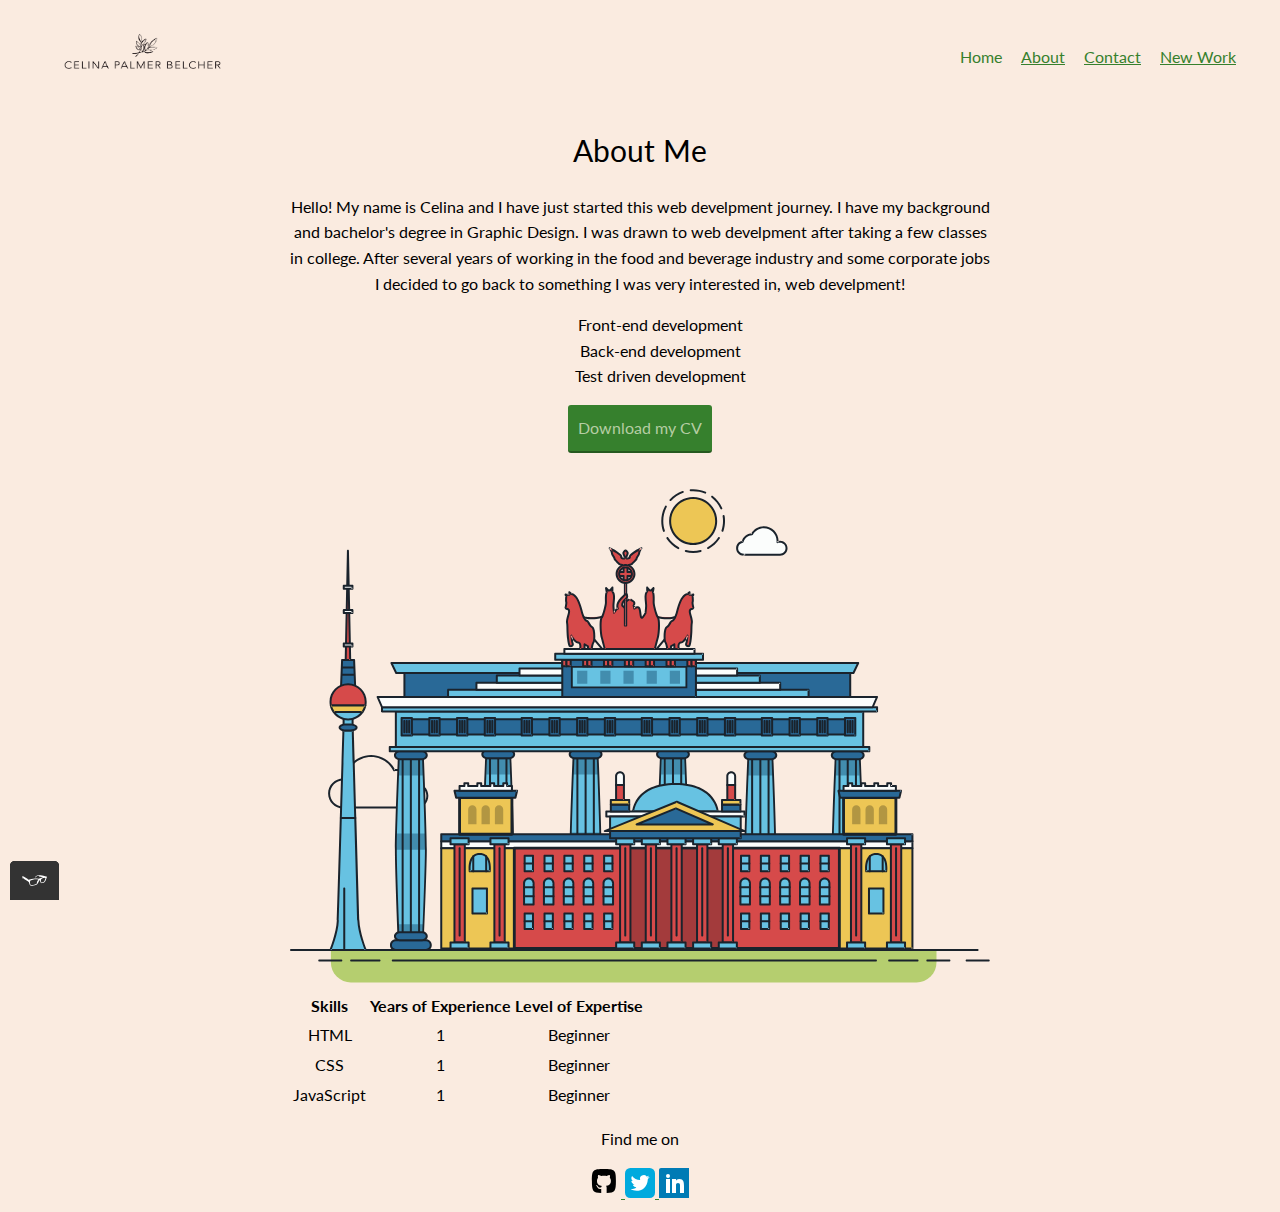
==== about.html @ c37efe3b "editing" ====
<!DOCTYPE html>
<html>

<head>
  <meta charset="utf-8">
  <meta name="viewport" content="width=device-width, initial-scale=1">
  <title>Celina Palmer Belcher - Portfolio</title>
  <link rel="shortcut icon" href="img/logo.png" />
  <link rel="stylesheet" type="text/css" href="css/normalize.min.css">
  <link href="https://fonts.googleapis.com/css2?family=Lato:wght@400;700&display=swap" rel="stylesheet">
  <link rel="stylesheet" type="text/css" href="css/style.production.css">
</head>

<body>
    <div>
      <!-- Header including the logo and the main navigation -->
      <header class="page-header">
        <!-- add Logo here -->
        <img src="img/logo_transparent.png" alt="logo" width="700" height="50" class="page-header__item">
          <nav class="main-navigation page-header__item">
            <ul role="menubar" class="navigation-list">
              <li role="presentation">
                <a href="index.html" role="menuitem" class="navigation-list__item navigation-list__item--active">Home</a>
              </li>
              <li role="presentation">
                <a href="about.html" role="menuitem" class="navigation-list__item">About</a>
              </li>
              <li role="presentation">
                <a href="contact.html" role="menuitem" class="navigation-list__item">Contact</a>
              </li>
              <li role="presentation">
                <a href="work.html" role="menuitem" class="navigation-list__item">New Work</a>
              </li>
            </ul>
          </nav>
        </header>
    </div>

  <div class="about">
    <!-- Add your Portrait image here -->
    <h1>About Me</h1>
      <p>
        Hello! My name is Celina and I have just started this web develpment journey. I have my background and bachelor's degree in Graphic Design. I was drawn to web develpment after taking a few classes in college. After several years of working in the food and beverage industry and some corporate jobs I decided to go back to something I was very interested in, web develpment!
      </p>
      <ul>
        <li>Front-end development</li>
        <li>Back-end development</li>
        <li>Test driven development</li>
      </ul>

    <a href="files/cv.pdf" class="button" download>Download my CV</a>
    <br><br>

    <svg xmlns="http://www.w3.org/2000/svg" class="berlin-illustration" height="505" viewBox="0 0 700 505" xmlns:xlink="http://www.w3.org/1999/xlink">
          <defs>
              <polygon id="a" points=".06 231.917 .06 .929 688.717 .929 688.717 231.917" />
          </defs>
          <g fill="none" fill-rule="evenodd">
            <g transform="translate(0 241)" class="cloud-front">
            <path fill="#1A232C" d="M87.602,29 L87.602,28 C87.326,28.001 87.103,28.024 86.927,28.033 L86.979,29.031 L87.947,28.78 C85.741,20.282 78.041,14.002 68.852,14 C67.858,14 66.904,14.096 65.98,14.231 L66.125,15.22 L67.019,14.772 C62.626,6.015 53.567,0.001 43.102,0 C29.041,0.002 17.524,10.848 16.443,24.632 L17.44,24.71 L17.606,23.724 C16.803,23.589 15.969,23.5 15.102,23.5 C6.817,23.501 0.102,30.215 0.102,38.5 C0.102,46.785 6.817,53.499 15.102,53.5 L87.602,53.5 C94.644,53.499 100.351,47.792 100.352,40.75 C100.351,33.708 94.644,28.001 87.602,28 L87.602,30 C90.573,30 93.254,31.202 95.203,33.149 C97.15,35.097 98.351,37.778 98.352,40.75 C98.351,43.722 97.15,46.403 95.203,48.351 C93.254,50.298 90.573,51.5 87.602,51.5 L15.102,51.5 C11.509,51.5 8.265,50.046 5.909,47.692 C3.555,45.337 2.102,42.093 2.102,38.5 C2.102,34.907 3.555,31.663 5.909,29.308 C8.265,26.954 11.509,25.5 15.102,25.5 C15.831,25.5 16.553,25.575 17.273,25.697 C17.551,25.743 17.832,25.672 18.055,25.499 C18.277,25.325 18.414,25.07 18.436,24.789 C19.436,12.04 30.094,1.998 43.102,2 C52.786,1.999 61.163,7.564 65.231,15.669 C65.425,16.055 65.842,16.272 66.27,16.21 C67.132,16.084 67.988,16 68.852,16 C77.108,15.998 84.027,21.647 86.011,29.283 C86.13,29.741 86.557,30.054 87.031,30.03 C87.27,30.017 87.457,29.999 87.602,30 L87.602,29"
                transform="translate(38 36)" />
              </g>
              <path fill="#B5CE6F" d="M646.484,484.382 C646.484,489.501 644.531,494.62 640.627,498.525 C636.722,502.43 631.603,504.382 626.484,504.382 L60.873,504.382 C55.754,504.382 50.636,502.43 46.731,498.525 C42.826,494.62 40.873,489.501 40.873,484.382 L40.873,471.917 L646.484,471.917 L646.484,484.382"
              />
              <polyline fill="#67C2E2" points="334.824 185.029 101.449 185.029 106.209 195.08 563.438 195.08 568.2 185.029 334.824 185.029" />
              <path fill="#1A232C" d="M334.824,185.029 L334.824,184.029 L101.449,184.029 C101.104,184.029 100.788,184.203 100.604,184.494 C100.42,184.785 100.398,185.146 100.545,185.457 L105.306,195.508 C105.471,195.856 105.824,196.079 106.209,196.079 L563.438,196.079 C563.824,196.079 564.177,195.856 564.342,195.508 L569.104,185.457 C569.251,185.146 569.229,184.785 569.045,184.494 C568.861,184.203 568.544,184.029 568.2,184.029 L334.824,184.029 L334.824,186.029 L566.62,186.029 L562.806,194.08 L106.842,194.08 L103.029,186.029 L334.824,186.029 L334.824,185.029"
              />
              <polygon fill="#296997" points="114.416 218.974 560.222 218.974 560.222 195.08 114.416 195.08" />
              <path fill="#1A232C" d="M560.222,218.974 L560.222,217.974 L115.416,217.974 L115.416,196.079 L559.222,196.079 L559.222,218.974 L560.222,218.974 L560.222,217.974 L560.222,218.974 L561.222,218.974 L561.222,195.08 C561.222,194.816 561.115,194.559 560.929,194.372 C560.742,194.186 560.485,194.08 560.222,194.08 L114.416,194.08 C114.152,194.08 113.895,194.186 113.708,194.372 C113.522,194.559 113.416,194.816 113.416,195.08 L113.416,218.974 C113.416,219.237 113.522,219.495 113.708,219.681 C113.895,219.867 114.152,219.974 114.416,219.974 L560.222,219.974 C560.485,219.974 560.742,219.867 560.929,219.681 C561.115,219.495 561.222,219.237 561.222,218.974 L560.222,218.974"
              />
              <polygon fill="#67C2E2" points="105.85 269.08 573.225 269.08 573.225 233.398 105.85 233.398" />
              <path fill="#1A232C" d="M573.225,233.398 L573.225,232.398 L105.85,232.398 C105.587,232.398 105.329,232.505 105.143,232.691 C104.957,232.877 104.85,233.134 104.85,233.398 L104.85,269.08 C104.85,269.344 104.957,269.601 105.143,269.788 C105.329,269.974 105.587,270.08 105.85,270.08 L573.225,270.08 C573.488,270.08 573.745,269.974 573.932,269.788 C574.118,269.601 574.225,269.344 574.225,269.08 L574.225,233.398 C574.225,233.134 574.118,232.877 573.932,232.691 C573.745,232.505 573.488,232.398 573.225,232.398 L573.225,233.398 L572.225,233.398 L572.225,268.08 L106.85,268.08 L106.85,234.398 L573.225,234.398 L573.225,233.398 L572.225,233.398 L573.225,233.398"
              />
              <polygon fill="#296997" points="116.751 256.508 562.557 256.508 562.557 241.243 116.751 241.243" />
              <path fill="#1A232C" d="M562.557,256.508 L562.557,255.508 L117.75,255.508 L117.75,242.243 L561.557,242.243 L561.557,256.508 L562.557,256.508 L562.557,255.508 L562.557,256.508 L563.557,256.508 L563.557,241.243 C563.557,240.979 563.45,240.722 563.264,240.535 C563.078,240.349 562.82,240.243 562.557,240.243 L116.75,240.243 C116.487,240.243 116.23,240.349 116.043,240.535 C115.857,240.722 115.751,240.979 115.751,241.243 L115.751,256.508 C115.751,256.771 115.857,257.029 116.043,257.215 C116.23,257.401 116.487,257.508 116.751,257.508 L562.557,257.508 C562.82,257.508 563.077,257.401 563.264,257.215 C563.45,257.029 563.557,256.771 563.557,256.508 L562.557,256.508"
              />
              <polygon fill="#67C2E2" points="158.07 218.974 518.563 218.974 518.563 211.858 158.07 211.858" />
              <path fill="#1A232C" d="M518.563,211.858 L518.563,210.858 L158.07,210.858 C157.807,210.858 157.549,210.964 157.363,211.151 C157.177,211.337 157.07,211.594 157.07,211.858 L157.07,218.974 C157.07,219.237 157.177,219.495 157.363,219.681 C157.549,219.867 157.807,219.974 158.07,219.974 L518.563,219.974 C518.826,219.974 519.083,219.867 519.27,219.681 C519.456,219.495 519.562,219.237 519.562,218.974 L519.562,211.858 C519.562,211.594 519.456,211.337 519.27,211.151 C519.083,210.964 518.826,210.858 518.563,210.858 L518.563,211.858 L517.563,211.858 L517.563,217.974 L159.07,217.974 L159.07,212.858 L518.563,212.858 L518.563,211.858 L517.563,211.858 L518.563,211.858"
              />
              <polygon fill="#FBFDFC" points="186.438 211.858 490.194 211.858 490.194 204.741 186.438 204.741" />
              <path fill="#1A232C" d="M490.194,204.741 L490.194,203.741 L186.438,203.741 C186.175,203.741 185.917,203.848 185.731,204.034 C185.545,204.221 185.438,204.478 185.438,204.741 L185.438,211.858 C185.438,212.121 185.545,212.379 185.731,212.565 C185.917,212.751 186.175,212.858 186.438,212.858 L490.194,212.858 C490.458,212.858 490.715,212.751 490.902,212.565 C491.088,212.379 491.194,212.121 491.194,211.858 L491.194,204.741 C491.194,204.478 491.088,204.221 490.902,204.034 C490.715,203.848 490.458,203.741 490.194,203.741 L490.194,204.741 L489.194,204.741 L489.194,210.858 L187.438,210.858 L187.438,205.741 L490.194,205.741 L490.194,204.741 L489.194,204.741 L490.194,204.741"
              />
              <polygon fill="#67C2E2" points="206.805 204.741 469.828 204.741 469.828 197.624 206.805 197.624" />
              <path fill="#1A232C" d="M469.828,197.624 L469.828,196.624 L206.805,196.624 C206.541,196.624 206.284,196.731 206.098,196.917 C205.911,197.103 205.805,197.361 205.805,197.624 L205.805,204.741 C205.805,205.005 205.911,205.262 206.098,205.449 C206.284,205.635 206.541,205.741 206.805,205.741 L469.828,205.741 C470.091,205.741 470.349,205.635 470.535,205.449 C470.722,205.262 470.828,205.005 470.828,204.741 L470.828,197.624 C470.828,197.361 470.722,197.103 470.535,196.917 C470.349,196.731 470.091,196.624 469.828,196.624 L469.828,197.624 L468.828,197.624 L468.828,203.741 L207.805,203.741 L207.805,198.624 L469.828,198.624 L469.828,197.624 L468.828,197.624 L469.828,197.624"
              />
              <polygon fill="#FBFDFC" points="229.521 197.624 447.111 197.624 447.111 190.509 229.521 190.509" />
              <path fill="#1A232C" d="M447.111,190.509 L447.111,189.509 L229.521,189.509 C229.258,189.509 229,189.616 228.814,189.802 C228.628,189.988 228.521,190.246 228.521,190.509 L228.521,197.624 C228.521,197.888 228.628,198.145 228.814,198.332 C229,198.518 229.258,198.624 229.521,198.624 L447.111,198.624 C447.375,198.624 447.632,198.518 447.818,198.332 C448.005,198.145 448.111,197.888 448.111,197.624 L448.111,190.509 C448.111,190.246 448.005,189.988 447.818,189.802 C447.632,189.616 447.375,189.509 447.111,189.509 L447.111,190.509 L446.111,190.509 L446.111,196.624 L230.521,196.624 L230.521,191.509 L447.111,191.509 L447.111,190.509 L446.111,190.509 L447.111,190.509"
              />
              <path fill="#67C2E2" d="M135.607,355.447 C135.163,337.766 134.264,313.326 133.648,297.387 C133.274,287.721 133.004,281.18 133.004,281.18 L108.722,281.18 C108.722,281.18 108.452,287.721 108.079,297.387 C107.462,313.326 106.563,337.766 106.119,355.447 C105.953,362.059 105.85,367.732 105.85,371.653 L105.85,371.654 C105.85,386.117 107.243,424.332 108.089,446.189 C108.457,455.706 108.722,462.126 108.722,462.126 L133.004,462.126 C133.004,462.126 133.269,455.706 133.637,446.189 C134.482,424.332 135.876,386.117 135.876,371.654 L135.876,371.653 C135.876,367.732 135.773,362.059 135.607,355.447"
              />
              <path fill="#428DAE" d="M133.648 297.387L108.079 297.387C108.452 287.721 108.722 281.18 108.722 281.18L133.004 281.18C133.004 281.18 133.274 287.721 133.648 297.387M135.876 371.654L105.85 371.654 105.85 371.653C105.85 367.732 105.953 362.059 106.119 355.447L135.607 355.447C135.773 362.059 135.876 367.732 135.876 371.653L135.876 371.654M133.004 462.126L108.722 462.126C108.722 462.126 108.457 455.706 108.089 446.189L133.637 446.189C133.269 455.706 133.004 462.126 133.004 462.126"
              />
              <path fill="#1A232C" d="M109.612,461.199 L132.114,461.199 C132.447,453.007 134.949,390.886 134.949,371.653 C134.949,352.42 132.447,290.299 132.114,282.108 L109.612,282.108 C109.279,290.299 106.778,352.42 106.778,371.653 C106.778,390.886 109.279,453.007 109.612,461.199 Z M133.895,463.054 L107.832,463.054 L107.794,462.164 C107.766,461.466 104.922,392.193 104.922,371.653 C104.922,351.114 107.766,281.839 107.794,281.142 L107.832,280.252 L133.895,280.252 L133.931,281.142 C133.96,281.839 136.804,351.114 136.804,371.653 C136.804,392.193 133.96,461.466 133.931,462.164 L133.895,463.054 L133.895,463.054 Z"
              />
              <path fill="#1A232C" d="M111.638 281.18L111.638 462.126C111.638 462.679 112.086 463.126 112.638 463.126 113.19 463.126 113.638 462.679 113.638 462.126L113.638 281.18C113.638 280.628 113.19 280.18 112.638 280.18 112.086 280.18 111.638 280.628 111.638 281.18M119.863 281.18L119.863 462.126C119.863 462.679 120.311 463.126 120.863 463.126 121.416 463.126 121.863 462.679 121.863 462.126L121.863 281.18C121.863 280.628 121.416 280.18 120.863 280.18 120.311 280.18 119.863 280.628 119.863 281.18M128.088 281.18L128.088 462.126C128.088 462.679 128.536 463.126 129.088 463.126 129.64 463.126 130.088 462.679 130.088 462.126L130.088 281.18C130.088 280.628 129.64 280.18 129.088 280.18 128.536 280.18 128.088 280.628 128.088 281.18"
              />
              <path fill="#296997" d="M136.79,277.265 C136.79,279.418 134.675,281.18 132.09,281.18 L109.636,281.18 C107.051,281.18 104.936,279.418 104.936,277.265 C104.936,275.111 107.051,273.349 109.636,273.349 L132.09,273.349 C134.675,273.349 136.79,275.111 136.79,277.265"
              />
              <path fill="#1A232C" d="M136.79,277.265 L135.79,277.265 C135.789,278.005 135.433,278.704 134.769,279.262 C134.109,279.814 133.155,280.181 132.09,280.18 L109.636,280.18 C108.571,280.181 107.617,279.814 106.956,279.262 C106.293,278.704 105.936,278.005 105.936,277.265 C105.936,276.524 106.293,275.825 106.957,275.267 C107.617,274.715 108.571,274.348 109.636,274.349 L132.09,274.349 C133.155,274.348 134.109,274.716 134.769,275.267 C135.433,275.825 135.789,276.524 135.79,277.265 L137.79,277.265 C137.791,275.851 137.09,274.593 136.049,273.731 C135.006,272.863 133.61,272.35 132.09,272.349 L109.636,272.349 C108.116,272.35 106.72,272.863 105.676,273.731 C104.636,274.593 103.935,275.851 103.936,277.265 C103.935,278.678 104.636,279.937 105.677,280.798 C106.72,281.666 108.116,282.179 109.636,282.18 L132.09,282.18 C133.61,282.179 135.006,281.666 136.049,280.798 C137.09,279.937 137.791,278.678 137.79,277.265 L136.79,277.265"
              />
              <path fill="#296997" d="M140.775,467.217 C140.775,469.803 138.661,471.917 136.076,471.917 L105.65,471.917 C103.065,471.917 100.951,469.803 100.951,467.217 L100.951,466.825 C100.951,464.241 103.065,462.126 105.65,462.126 L136.076,462.126 C138.661,462.126 140.775,464.241 140.775,466.825 L140.775,467.217"
              />
              <path fill="#1A232C" d="M140.775,467.217 L139.775,467.217 C139.775,468.235 139.361,469.155 138.688,469.83 C138.013,470.503 137.093,470.917 136.076,470.917 L105.65,470.917 C104.633,470.917 103.713,470.504 103.038,469.83 C102.365,469.155 101.951,468.235 101.951,467.217 L101.951,466.825 C101.951,465.808 102.365,464.889 103.038,464.214 C103.713,463.54 104.633,463.127 105.65,463.126 L136.076,463.126 C137.093,463.127 138.013,463.54 138.688,464.214 C139.362,464.889 139.775,465.808 139.775,466.825 L139.775,467.217 L141.775,467.217 L141.775,466.825 C141.772,463.684 139.217,461.13 136.076,461.126 L105.65,461.126 C102.509,461.13 99.955,463.684 99.951,466.825 L99.951,467.217 C99.954,470.36 102.509,472.914 105.65,472.917 L136.076,472.917 C139.217,472.914 141.772,470.36 141.775,467.217 L140.775,467.217"
              />
              <path fill="#296997" d="M136.79,458.208 C136.79,460.363 134.675,462.126 132.09,462.126 L109.636,462.126 C107.051,462.126 104.936,460.363 104.936,458.208 C104.936,456.057 107.051,454.292 109.636,454.292 L132.09,454.292 C134.675,454.292 136.79,456.057 136.79,458.208"
              />
              <path fill="#1A232C" d="M136.79,458.208 L135.79,458.208 C135.789,458.949 135.432,459.649 134.769,460.207 C134.108,460.76 133.154,461.128 132.09,461.126 L109.636,461.126 C108.572,461.128 107.617,460.76 106.957,460.207 C106.293,459.649 105.936,458.949 105.936,458.208 C105.936,457.47 106.293,456.77 106.957,456.212 C107.617,455.659 108.572,455.291 109.636,455.292 L132.09,455.292 C133.154,455.291 134.108,455.659 134.769,456.212 C135.433,456.77 135.789,457.47 135.79,458.208 L137.79,458.208 C137.791,456.796 137.09,455.538 136.05,454.675 C135.006,453.808 133.61,453.294 132.09,453.292 L109.636,453.292 C108.115,453.294 106.719,453.808 105.676,454.675 C104.636,455.538 103.935,456.796 103.936,458.208 C103.935,459.622 104.636,460.881 105.676,461.743 C106.72,462.611 108.116,463.125 109.636,463.126 L132.09,463.126 C133.61,463.125 135.006,462.611 136.05,461.743 C137.09,460.881 137.791,459.622 137.79,458.208 L136.79,458.208"
              />
              <path fill="#67C2E2" d="M572.471,355.447 C572.025,337.766 571.126,313.326 570.51,297.387 C570.137,287.721 569.867,281.18 569.867,281.18 L545.585,281.18 C545.585,281.18 545.315,287.721 544.942,297.387 C544.326,313.326 543.427,337.766 542.981,355.447 C542.815,362.059 542.713,367.732 542.713,371.653 L542.713,371.654 C542.713,386.117 544.107,424.332 544.952,446.189 C545.32,455.706 545.585,462.126 545.585,462.126 L569.867,462.126 C569.867,462.126 570.132,455.706 570.499,446.189 C571.346,424.332 572.739,386.117 572.739,371.654 L572.739,371.653 C572.739,367.732 572.637,362.059 572.471,355.447"
              />
              <path fill="#428DAE" d="M569.582 297.387L566.951 297.387 566.951 282.108 568.977 282.108C569.063 284.206 569.29 289.841 569.582 297.387M564.951 297.387L545.871 297.387C546.162 289.841 546.39 284.206 546.476 282.108L564.951 282.108 564.951 297.387M571.8 369.187L566.951 369.187 566.951 356.265 571.562 356.265C571.685 361.272 571.771 365.701 571.8 369.187M564.951 369.187L543.653 369.187C543.684 365.512 543.777 360.79 543.912 355.447L553.551 355.447 553.551 356.265 564.951 356.265 564.951 369.187"
              />
              <path fill="#1A232C" d="M546.476,461.199 L568.977,461.199 C569.31,453.007 571.812,390.886 571.812,371.653 C571.812,352.42 569.31,290.299 568.977,282.108 L546.476,282.108 C546.142,290.299 543.642,352.42 543.642,371.653 C543.642,390.886 546.142,453.007 546.476,461.199 M570.758,463.054 L544.694,463.054 L544.658,462.164 C544.629,461.466 541.785,392.193 541.785,371.653 C541.785,351.114 544.629,281.839 544.658,281.142 L544.694,280.252 L570.758,280.252 L570.795,281.142 C570.823,281.839 573.667,351.114 573.667,371.653 C573.667,392.193 570.823,461.466 570.795,462.164 L570.758,463.054"
              />
              <path fill="#1A232C" d="M548.501 281.18L548.501 462.126C548.501 462.679 548.949 463.126 549.501 463.126 550.053 463.126 550.501 462.679 550.501 462.126L550.501 281.18C550.501 280.628 550.053 280.18 549.501 280.18 548.949 280.18 548.501 280.628 548.501 281.18M556.727 281.18L556.727 462.126C556.727 462.679 557.174 463.126 557.727 463.126 558.279 463.126 558.727 462.679 558.727 462.126L558.727 281.18C558.727 280.628 558.279 280.18 557.727 280.18 557.174 280.18 556.727 280.628 556.727 281.18M564.951 281.18L564.951 462.126C564.951 462.679 565.399 463.126 565.951 463.126 566.503 463.126 566.951 462.679 566.951 462.126L566.951 281.18C566.951 280.628 566.503 280.18 565.951 280.18 565.399 280.18 564.951 280.628 564.951 281.18"
              />
              <path fill="#296997" d="M573.653,277.265 C573.653,279.418 571.537,281.18 568.953,281.18 L546.499,281.18 C543.915,281.18 541.799,279.418 541.799,277.265 C541.799,275.111 543.915,273.349 546.499,273.349 L568.953,273.349 C571.537,273.349 573.653,275.111 573.653,277.265"
              />
              <path fill="#1A232C" d="M573.653,277.265 L572.653,277.265 C572.653,278.005 572.296,278.704 571.632,279.262 C570.972,279.814 570.017,280.181 568.953,280.18 L546.499,280.18 C545.435,280.181 544.48,279.814 543.82,279.262 C543.156,278.704 542.8,278.005 542.799,277.265 C542.8,276.525 543.156,275.825 543.82,275.267 C544.481,274.715 545.435,274.348 546.499,274.349 L568.953,274.349 C570.017,274.348 570.972,274.715 571.632,275.267 C572.296,275.825 572.653,276.525 572.653,277.265 L574.653,277.265 C574.654,275.851 573.953,274.593 572.912,273.731 C571.869,272.863 570.473,272.35 568.953,272.349 L546.499,272.349 C544.979,272.35 543.583,272.863 542.54,273.731 C541.499,274.593 540.798,275.851 540.799,277.265 C540.798,278.679 541.499,279.937 542.54,280.798 C543.583,281.666 544.979,282.179 546.499,282.18 L568.953,282.18 C570.473,282.179 571.869,281.666 572.912,280.798 C573.953,279.937 574.654,278.679 574.653,277.265 L573.653,277.265"
              />
              <path fill="#296997" d="M577.639,467.217 C577.639,469.803 575.524,471.917 572.938,471.917 L542.514,471.917 C539.929,471.917 537.813,469.803 537.813,467.217 L537.813,466.825 C537.813,464.241 539.929,462.126 542.514,462.126 L572.938,462.126 C575.524,462.126 577.639,464.241 577.639,466.825 L577.639,467.217"
              />
              <path fill="#1A232C" d="M577.639,467.217 L576.639,467.217 C576.638,468.235 576.225,469.155 575.551,469.83 C574.876,470.503 573.956,470.917 572.938,470.917 L542.514,470.917 C541.497,470.917 540.576,470.503 539.901,469.83 C539.227,469.155 538.814,468.234 538.813,467.217 L538.813,466.825 C538.814,465.808 539.227,464.889 539.901,464.214 C540.576,463.54 541.497,463.127 542.514,463.126 L572.938,463.126 C573.956,463.127 574.876,463.54 575.551,464.214 C576.225,464.888 576.638,465.808 576.639,466.825 L576.639,467.217 L578.639,467.217 L578.639,466.825 C578.635,463.684 576.081,461.13 572.938,461.126 L542.514,461.126 C539.372,461.13 536.817,463.684 536.813,466.825 L536.813,467.217 C536.817,470.36 539.372,472.914 542.514,472.917 L572.938,472.917 C576.081,472.914 578.635,470.359 578.639,467.217 L577.639,467.217"
              />
              <path fill="#296997" d="M573.653,458.208 C573.653,460.363 571.537,462.126 568.953,462.126 L546.499,462.126 C543.915,462.126 541.799,460.363 541.799,458.208 C541.799,456.057 543.915,454.292 546.499,454.292 L568.953,454.292 C571.537,454.292 573.653,456.057 573.653,458.208"
              />
              <path fill="#1A232C" d="M573.653,458.208 L572.653,458.208 C572.653,458.949 572.296,459.649 571.632,460.207 C570.971,460.76 570.017,461.128 568.953,461.126 L546.499,461.126 C545.435,461.128 544.481,460.76 543.82,460.207 C543.157,459.649 542.799,458.949 542.799,458.208 C542.799,457.47 543.156,456.77 543.82,456.212 C544.481,455.659 545.435,455.291 546.499,455.292 L568.953,455.292 C570.017,455.291 570.971,455.659 571.632,456.212 C572.296,456.77 572.653,457.47 572.653,458.208 L574.653,458.208 C574.654,456.796 573.953,455.538 572.912,454.675 C571.869,453.808 570.473,453.294 568.953,453.292 L546.499,453.292 C544.979,453.294 543.583,453.808 542.54,454.675 C541.499,455.538 540.798,456.796 540.799,458.208 C540.798,459.622 541.499,460.881 542.54,461.743 C543.583,462.611 544.979,463.125 546.499,463.126 L568.953,463.126 C570.473,463.125 571.869,462.611 572.912,461.743 C573.953,460.881 574.654,459.622 574.653,458.208 L573.653,458.208"
              />
              <path fill="#67C2E2" d="M485.098,355.447 C484.654,337.766 483.753,313.326 483.137,297.387 C482.764,287.721 482.494,281.18 482.494,281.18 L458.213,281.18 C458.213,281.18 457.942,287.721 457.569,297.387 C456.953,313.326 456.055,337.766 455.608,355.447 C455.443,362.059 455.34,367.732 455.34,371.653 L455.34,371.654 C455.34,386.117 456.733,424.332 457.58,446.189 C457.948,455.706 458.213,462.126 458.213,462.126 L482.494,462.126 C482.494,462.126 482.759,455.706 483.126,446.189 C483.973,424.332 485.366,386.117 485.366,371.654 L485.366,371.653 C485.366,367.732 485.265,362.059 485.098,355.447"
              />
              <path fill="#428DAE" d="M483.137 297.387L457.569 297.387C457.942 287.721 458.213 281.18 458.213 281.18L482.494 281.18C482.494 281.18 482.764 287.721 483.137 297.387M485.355 369.187L455.351 369.187C455.382 365.502 455.475 360.78 455.608 355.447L485.098 355.447C485.232 360.78 485.325 365.502 485.355 369.187"
              />
              <path fill="#1A232C" d="M459.103,461.199 L481.605,461.199 C481.938,453.007 484.439,390.886 484.439,371.653 C484.439,352.42 481.938,290.299 481.605,282.108 L459.103,282.108 C458.769,290.299 456.268,352.42 456.268,371.653 C456.268,390.886 458.769,453.007 459.103,461.199 Z M483.386,463.054 L457.321,463.054 L457.285,462.164 C457.256,461.466 454.412,392.193 454.412,371.653 C454.412,351.114 457.256,281.839 457.285,281.142 L457.321,280.252 L483.386,280.252 L483.422,281.142 C483.45,281.839 486.294,351.114 486.294,371.653 C486.294,392.193 483.45,461.466 483.422,462.164 L483.386,463.054 L483.386,463.054 Z"
              />
              <path fill="#1A232C" d="M461.128 281.18L461.128 462.126C461.128 462.679 461.576 463.126 462.128 463.126 462.68 463.126 463.128 462.679 463.128 462.126L463.128 281.18C463.128 280.628 462.68 280.18 462.128 280.18 461.576 280.18 461.128 280.628 461.128 281.18M469.354 281.18L469.354 462.126C469.354 462.679 469.801 463.126 470.354 463.126 470.906 463.126 471.354 462.679 471.354 462.126L471.354 281.18C471.354 280.628 470.906 280.18 470.354 280.18 469.801 280.18 469.354 280.628 469.354 281.18M477.578 281.18L477.578 462.126C477.578 462.679 478.026 463.126 478.578 463.126 479.13 463.126 479.578 462.679 479.578 462.126L479.578 281.18C479.578 280.628 479.13 280.18 478.578 280.18 478.026 280.18 477.578 280.628 477.578 281.18"
              />
              <path fill="#296997" d="M486.281,277.265 C486.281,279.418 484.164,281.18 481.58,281.18 L459.126,281.18 C456.542,281.18 454.426,279.418 454.426,277.265 C454.426,275.111 456.542,273.349 459.126,273.349 L481.58,273.349 C484.164,273.349 486.281,275.111 486.281,277.265"
              />
              <path fill="#1A232C" d="M486.281,277.265 L485.281,277.265 C485.281,278.005 484.924,278.704 484.26,279.262 C483.599,279.814 482.644,280.181 481.58,280.18 L459.126,280.18 C458.062,280.181 457.107,279.814 456.447,279.262 C455.783,278.704 455.427,278.005 455.426,277.265 C455.427,276.525 455.783,275.825 456.447,275.267 C457.108,274.715 458.062,274.348 459.126,274.349 L481.58,274.349 C482.644,274.348 483.599,274.716 484.26,275.268 C484.924,275.825 485.281,276.525 485.281,277.265 L487.281,277.265 C487.282,275.851 486.58,274.593 485.54,273.731 C484.496,272.863 483.1,272.35 481.58,272.349 L459.126,272.349 C457.606,272.35 456.21,272.863 455.167,273.731 C454.126,274.593 453.425,275.851 453.426,277.265 C453.425,278.679 454.126,279.937 455.167,280.798 C456.21,281.666 457.606,282.179 459.126,282.18 L481.58,282.18 C483.1,282.179 484.496,281.666 485.54,280.799 C486.58,279.937 487.282,278.679 487.281,277.265 L486.281,277.265"
              />
              <path fill="#296997" d="M490.266,467.217 C490.266,469.803 488.151,471.917 485.565,471.917 L455.141,471.917 C452.556,471.917 450.44,469.803 450.44,467.217 L450.44,466.825 C450.44,464.241 452.556,462.126 455.141,462.126 L485.565,462.126 C488.151,462.126 490.266,464.241 490.266,466.825 L490.266,467.217"
              />
              <path fill="#1A232C" d="M490.266,467.217 L489.266,467.217 C489.265,468.235 488.852,469.155 488.178,469.83 C487.503,470.503 486.583,470.917 485.565,470.917 L455.141,470.917 C454.124,470.917 453.203,470.503 452.528,469.83 C451.854,469.155 451.441,468.234 451.44,467.217 L451.44,466.825 C451.441,465.808 451.854,464.889 452.528,464.214 C453.203,463.54 454.124,463.127 455.141,463.126 L485.565,463.126 C486.583,463.127 487.503,463.54 488.178,464.214 C488.852,464.888 489.265,465.808 489.266,466.825 L489.266,467.217 L491.266,467.217 L491.266,466.825 C491.262,463.684 488.708,461.13 485.565,461.126 L455.141,461.126 C451.999,461.13 449.444,463.684 449.44,466.825 L449.44,467.217 C449.444,470.36 451.999,472.914 455.141,472.917 L485.565,472.917 C488.708,472.914 491.262,470.359 491.266,467.217 L490.266,467.217"
              />
              <path fill="#296997" d="M486.281,458.208 C486.281,460.363 484.164,462.126 481.58,462.126 L459.126,462.126 C456.542,462.126 454.426,460.363 454.426,458.208 C454.426,456.057 456.542,454.292 459.126,454.292 L481.58,454.292 C484.164,454.292 486.281,456.057 486.281,458.208"
              />
              <path fill="#1A232C" d="M486.281,458.208 L485.281,458.208 C485.281,458.949 484.923,459.649 484.26,460.207 C483.599,460.76 482.644,461.128 481.58,461.126 L459.126,461.126 C458.062,461.128 457.108,460.76 456.447,460.207 C455.784,459.649 455.427,458.949 455.426,458.208 C455.426,457.47 455.783,456.77 456.447,456.212 C457.108,455.659 458.062,455.291 459.126,455.292 L481.58,455.292 C482.644,455.291 483.598,455.659 484.26,456.212 C484.924,456.77 485.281,457.47 485.281,458.208 L487.281,458.208 C487.282,456.795 486.58,455.538 485.54,454.675 C484.496,453.808 483.1,453.294 481.58,453.292 L459.126,453.292 C457.606,453.294 456.21,453.808 455.167,454.675 C454.126,455.538 453.425,456.796 453.426,458.208 C453.425,459.622 454.126,460.881 455.167,461.743 C456.21,462.611 457.606,463.125 459.126,463.126 L481.58,463.126 C483.1,463.125 484.496,462.611 485.54,461.743 C486.581,460.881 487.282,459.622 487.281,458.208 L486.281,458.208"
              />
              <path fill="#67C2E2" d="M397.726,354.466 C397.28,336.787 396.381,312.346 395.765,296.407 C395.392,286.742 395.122,280.2 395.122,280.2 L370.84,280.2 C370.84,280.2 370.57,286.742 370.197,296.407 C369.581,312.346 368.682,336.787 368.236,354.466 C368.07,361.078 367.968,366.751 367.968,370.672 L367.968,370.673 C367.968,385.136 369.361,423.352 370.207,445.208 C370.575,454.726 370.84,461.146 370.84,461.146 L395.122,461.146 C395.122,461.146 395.386,454.726 395.754,445.208 C396.601,423.352 397.994,385.136 397.994,370.673 L397.994,370.672 C397.994,366.751 397.892,361.078 397.726,354.466"
              />
              <path fill="#428DAE" d="M394.837 296.407L392.206 296.407 392.206 281.127 394.233 281.127C394.318 283.225 394.545 288.861 394.837 296.407L394.837 296.407zM383.981 296.407L390.206 296.407 390.206 281.127 383.981 281.127 383.981 296.407zM375.756 296.407L381.98 296.407 381.98 281.127 375.756 281.127 375.756 296.407zM373.756 296.407L371.126 296.407C371.417 288.861 371.645 283.225 371.73 281.127L373.756 281.127 373.756 296.407 373.756 296.407zM397.062 369.187L392.206 369.187 392.206 354.466 396.796 354.466C396.943 360.298 397.041 365.389 397.062 369.187L397.062 369.187zM383.981 369.187L390.206 369.187 390.206 354.466 383.981 354.466 383.981 369.187zM375.756 369.187L381.98 369.187 381.98 354.466 375.756 354.466 375.756 369.187zM373.756 369.187L368.9 369.187C368.921 365.389 369.019 360.298 369.166 354.466L373.756 354.466 373.756 369.187 373.756 369.187z"
              />
              <path fill="#1A232C" d="M371.73,460.218 L394.233,460.218 C394.565,452.027 397.066,389.906 397.066,370.672 C397.066,351.44 394.565,289.319 394.233,281.127 L371.73,281.127 C371.397,289.319 368.895,351.44 368.895,370.672 C368.895,389.906 371.397,452.027 371.73,460.218 M396.013,462.074 L369.949,462.074 L369.912,461.184 C369.884,460.486 367.04,391.212 367.04,370.672 C367.04,350.133 369.884,280.859 369.912,280.162 L369.949,279.272 L396.013,279.272 L396.05,280.162 C396.078,280.859 398.922,350.133 398.922,370.672 C398.922,391.212 396.078,460.486 396.05,461.184 L396.013,462.074"
              />
              <path fill="#1A232C" d="M373.756 280.2L373.756 461.146C373.756 461.698 374.203 462.146 374.756 462.146 375.308 462.146 375.756 461.698 375.756 461.146L375.756 280.2C375.756 279.647 375.308 279.2 374.756 279.2 374.203 279.2 373.756 279.647 373.756 280.2M381.98 280.2L381.98 461.146C381.98 461.698 382.428 462.146 382.98 462.146 383.533 462.146 383.981 461.698 383.981 461.146L383.981 280.2C383.981 279.647 383.533 279.2 382.98 279.2 382.428 279.2 381.98 279.647 381.98 280.2M390.206 280.2L390.206 461.146C390.206 461.698 390.654 462.146 391.206 462.146 391.758 462.146 392.206 461.698 392.206 461.146L392.206 280.2C392.206 279.647 391.758 279.2 391.206 279.2 390.654 279.2 390.206 279.647 390.206 280.2"
              />
              <path fill="#296997" d="M398.908,276.285 C398.908,278.439 396.792,280.2 394.208,280.2 L371.754,280.2 C369.17,280.2 367.053,278.439 367.053,276.285 C367.053,274.13 369.17,272.369 371.754,272.369 L394.208,272.369 C396.792,272.369 398.908,274.13 398.908,276.285"
              />
              <path fill="#1A232C" d="M398.908,276.285 L397.908,276.285 C397.907,277.025 397.551,277.724 396.887,278.281 C396.227,278.833 395.272,279.201 394.208,279.2 L371.754,279.2 C370.69,279.201 369.735,278.833 369.074,278.281 C368.41,277.724 368.053,277.025 368.053,276.285 C368.053,275.544 368.41,274.845 369.074,274.287 C369.735,273.735 370.69,273.367 371.754,273.369 L394.208,273.369 C395.272,273.367 396.227,273.735 396.887,274.287 C397.551,274.844 397.907,275.544 397.908,276.285 L399.908,276.285 C399.909,274.871 399.208,273.612 398.167,272.75 C397.124,271.883 395.728,271.37 394.208,271.369 L371.754,271.369 C370.234,271.37 368.838,271.883 367.794,272.75 C366.754,273.612 366.052,274.871 366.053,276.285 C366.052,277.699 366.754,278.957 367.795,279.818 C368.838,280.686 370.234,281.198 371.754,281.2 L394.208,281.2 C395.728,281.198 397.123,280.686 398.167,279.818 C399.208,278.957 399.909,277.698 399.908,276.285 L398.908,276.285"
              />
              <path fill="#296997" d="M402.894,466.237 C402.894,468.823 400.779,470.937 398.193,470.937 L367.768,470.937 C365.183,470.937 363.068,468.823 363.068,466.237 L363.068,465.844 C363.068,463.26 365.183,461.146 367.768,461.146 L398.193,461.146 C400.779,461.146 402.894,463.26 402.894,465.844 L402.894,466.237"
              />
              <path fill="#1A232C" d="M402.894,466.237 L401.894,466.237 C401.893,467.254 401.48,468.174 400.806,468.849 C400.131,469.523 399.211,469.937 398.193,469.937 L367.768,469.937 C366.751,469.937 365.831,469.523 365.156,468.849 C364.482,468.174 364.069,467.254 364.068,466.237 L364.068,465.844 C364.069,464.828 364.482,463.908 365.156,463.233 C365.831,462.56 366.751,462.146 367.768,462.146 L398.193,462.146 C399.211,462.146 400.131,462.56 400.806,463.233 C401.48,463.908 401.893,464.828 401.894,465.844 L401.894,466.237 L403.894,466.237 L403.894,465.844 C403.89,462.703 401.336,460.15 398.193,460.146 L367.768,460.146 C364.626,460.15 362.072,462.703 362.068,465.844 L362.068,466.237 C362.072,469.379 364.626,471.933 367.768,471.937 L398.193,471.937 C401.336,471.933 403.89,469.379 403.894,466.237 L402.894,466.237"
              />
              <path fill="#296997" d="M398.908,457.228 C398.908,459.382 396.792,461.146 394.208,461.146 L371.754,461.146 C369.17,461.146 367.053,459.382 367.053,457.228 C367.053,455.077 369.17,453.312 371.754,453.312 L394.208,453.312 C396.792,453.312 398.908,455.077 398.908,457.228"
              />
              <path fill="#1A232C" d="M398.908,457.228 L397.908,457.228 C397.908,457.968 397.55,458.669 396.887,459.226 C396.226,459.779 395.272,460.147 394.208,460.146 L371.754,460.146 C370.69,460.147 369.736,459.779 369.074,459.226 C368.411,458.668 368.053,457.968 368.053,457.228 C368.053,456.489 368.41,455.789 369.074,455.231 C369.736,454.679 370.69,454.311 371.754,454.312 L394.208,454.312 C395.272,454.311 396.226,454.679 396.887,455.231 C397.551,455.789 397.908,456.489 397.908,457.228 L399.908,457.228 C399.909,455.815 399.208,454.557 398.167,453.695 C397.124,452.827 395.728,452.313 394.208,452.312 L371.754,452.312 C370.234,452.313 368.838,452.827 367.794,453.695 C366.754,454.557 366.052,455.815 366.053,457.228 C366.052,458.642 366.753,459.901 367.794,460.763 C368.838,461.631 370.234,462.145 371.754,462.146 L394.208,462.146 C395.728,462.145 397.124,461.631 398.167,460.763 C399.208,459.9 399.909,458.642 399.908,457.228 L398.908,457.228"
              />
              <path fill="#67C2E2" d="M310.353,354.466 C309.908,336.787 309.009,312.346 308.393,296.407 C308.019,286.742 307.75,280.2 307.75,280.2 L283.467,280.2 C283.467,280.2 283.198,286.742 282.824,296.407 C282.208,312.346 281.309,336.787 280.864,354.466 C280.698,361.078 280.596,366.751 280.596,370.672 L280.596,370.673 C280.596,385.136 281.989,423.352 282.834,445.208 C283.202,454.726 283.467,461.146 283.467,461.146 L307.75,461.146 C307.75,461.146 308.014,454.726 308.382,445.208 C309.228,423.352 310.622,385.136 310.622,370.673 L310.622,370.672 C310.622,366.751 310.518,361.078 310.353,354.466"
              />
              <path fill="#428DAE" d="M308.393 296.407L282.824 296.407C283.198 286.742 283.467 280.2 283.467 280.2L307.75 280.2C307.75 280.2 308.019 286.742 308.393 296.407M310.617 369.187L280.6 369.187C280.621 365.377 280.718 360.285 280.864 354.466L310.353 354.466C310.498 360.285 310.596 365.377 310.617 369.187"
              />
              <path fill="#1A232C" d="M284.357,460.218 L306.86,460.218 C307.193,452.027 309.694,389.906 309.694,370.672 C309.694,351.44 307.193,289.319 306.86,281.127 L284.357,281.127 C284.024,289.319 281.523,351.44 281.523,370.672 C281.523,389.906 284.024,452.027 284.357,460.218 Z M308.639,462.074 L282.576,462.074 L282.54,461.184 C282.511,460.486 279.668,391.212 279.668,370.672 C279.668,350.133 282.511,280.859 282.54,280.162 L282.576,279.272 L308.639,279.272 L308.677,280.162 C308.706,280.859 311.549,350.133 311.549,370.672 C311.549,391.212 308.706,460.486 308.677,461.184 L308.639,462.074 L308.639,462.074 Z"
              />
              <path fill="#1A232C" d="M286.383 280.2L286.383 461.146C286.383 461.698 286.831 462.146 287.383 462.146 287.936 462.146 288.383 461.698 288.383 461.146L288.383 280.2C288.383 279.647 287.936 279.2 287.383 279.2 286.831 279.2 286.383 279.647 286.383 280.2M294.608 280.2L294.608 461.146C294.608 461.698 295.056 462.146 295.608 462.146 296.161 462.146 296.608 461.698 296.608 461.146L296.608 280.2C296.608 279.647 296.161 279.2 295.608 279.2 295.056 279.2 294.608 279.647 294.608 280.2M302.834 280.2L302.834 461.146C302.834 461.698 303.281 462.146 303.834 462.146 304.386 462.146 304.834 461.698 304.834 461.146L304.834 280.2C304.834 279.647 304.386 279.2 303.834 279.2 303.281 279.2 302.834 279.647 302.834 280.2"
              />
              <path fill="#296997" d="M311.535,276.285 C311.535,278.439 309.42,280.2 306.836,280.2 L284.381,280.2 C281.797,280.2 279.681,278.439 279.681,276.285 C279.681,274.13 281.797,272.369 284.381,272.369 L306.836,272.369 C309.42,272.369 311.535,274.13 311.535,276.285"
              />
              <path fill="#1A232C" d="M311.535,276.285 L310.535,276.285 C310.534,277.025 310.177,277.724 309.514,278.282 C308.854,278.833 307.901,279.201 306.836,279.2 L284.381,279.2 C283.316,279.201 282.362,278.833 281.702,278.281 C281.038,277.724 280.681,277.025 280.681,276.285 C280.681,275.544 281.038,274.844 281.702,274.287 C282.362,273.735 283.317,273.367 284.381,273.369 L306.836,273.369 C307.9,273.367 308.854,273.735 309.514,274.287 C310.177,274.844 310.534,275.544 310.535,276.285 L312.535,276.285 C312.535,274.871 311.835,273.613 310.795,272.75 C309.751,271.883 308.356,271.37 306.836,271.369 L284.381,271.369 C282.861,271.37 281.465,271.883 280.422,272.75 C279.381,273.612 278.68,274.871 278.681,276.285 C278.68,277.698 279.381,278.957 280.422,279.818 C281.465,280.686 282.861,281.198 284.381,281.2 L306.836,281.2 C308.356,281.198 309.751,280.685 310.794,279.818 C311.835,278.956 312.535,277.698 312.535,276.285 L311.535,276.285"
              />
              <path fill="#296997" d="M315.522,466.237 C315.522,468.823 313.407,470.937 310.821,470.937 L280.396,470.937 C277.811,470.937 275.696,468.823 275.696,466.237 L275.696,465.844 C275.696,463.26 277.811,461.146 280.396,461.146 L310.821,461.146 C313.407,461.146 315.522,463.26 315.522,465.844 L315.522,466.237"
              />
              <path fill="#1A232C" d="M315.522,466.237 L314.522,466.237 C314.521,467.254 314.108,468.174 313.434,468.849 C312.759,469.523 311.838,469.937 310.821,469.937 L280.396,469.937 C279.379,469.937 278.458,469.523 277.783,468.849 C277.11,468.174 276.696,467.254 276.696,466.237 L276.696,465.844 C276.696,464.828 277.11,463.908 277.783,463.233 C278.458,462.56 279.379,462.146 280.396,462.146 L310.821,462.146 C311.838,462.146 312.759,462.56 313.434,463.233 C314.108,463.908 314.521,464.828 314.522,465.844 L314.522,466.237 L316.521,466.237 L316.521,465.844 C316.518,462.703 313.963,460.15 310.821,460.146 L280.396,460.146 C277.254,460.15 274.7,462.703 274.696,465.844 L274.696,466.237 C274.699,469.379 277.254,471.933 280.396,471.937 L310.821,471.937 C313.963,471.933 316.518,469.379 316.521,466.237 L315.522,466.237"
              />
              <path fill="#296997" d="M311.535,457.228 C311.535,459.382 309.42,461.146 306.836,461.146 L284.381,461.146 C281.797,461.146 279.681,459.382 279.681,457.228 C279.681,455.077 281.797,453.312 284.381,453.312 L306.836,453.312 C309.42,453.312 311.535,455.077 311.535,457.228"
              />
              <path fill="#1A232C" d="M311.535,457.228 L310.535,457.228 C310.534,457.969 310.177,458.669 309.514,459.227 C308.854,459.779 307.9,460.147 306.836,460.146 L284.381,460.146 C283.317,460.147 282.363,459.779 281.702,459.227 C281.038,458.669 280.681,457.968 280.681,457.228 C280.681,456.489 281.038,455.789 281.702,455.231 C282.363,454.679 283.317,454.311 284.381,454.312 L306.836,454.312 C307.9,454.311 308.854,454.679 309.514,455.231 C310.177,455.789 310.534,456.489 310.535,457.228 L312.535,457.228 C312.535,455.815 311.835,454.558 310.795,453.695 C309.752,452.827 308.356,452.313 306.836,452.312 L284.381,452.312 C282.861,452.313 281.465,452.827 280.422,453.695 C279.381,454.557 278.68,455.815 278.681,457.228 C278.68,458.642 279.381,459.9 280.422,460.763 C281.465,461.631 282.861,462.145 284.381,462.146 L306.836,462.146 C308.356,462.145 309.752,461.631 310.795,460.763 C311.835,459.9 312.535,458.641 312.535,457.228 L311.535,457.228"
              />
              <path fill="#67C2E2" d="M222.981,354.466 C222.535,336.787 221.636,312.346 221.02,296.407 C220.647,286.742 220.377,280.2 220.377,280.2 L196.094,280.2 C196.094,280.2 195.825,286.742 195.452,296.407 C194.835,312.346 193.936,336.787 193.491,354.466 C193.325,361.078 193.223,366.751 193.223,370.672 L193.223,370.673 C193.223,385.136 194.616,423.352 195.462,445.208 C195.83,454.726 196.094,461.146 196.094,461.146 L220.377,461.146 C220.377,461.146 220.642,454.726 221.009,445.208 C221.855,423.352 223.249,385.136 223.249,370.673 L223.249,370.672 C223.249,366.751 223.146,361.078 222.981,354.466"
              />
              <path fill="#428DAE" d="M220.091 296.407L209.236 296.407 209.236 281.127 219.487 281.127C219.573 283.225 219.8 288.861 220.091 296.407L220.091 296.407zM201.011 296.407L207.236 296.407 207.236 281.127 201.011 281.127 201.011 296.407zM199.011 296.407L196.381 296.407C196.672 288.861 196.899 283.225 196.985 281.127L199.011 281.127 199.011 296.407 199.011 296.407zM222.317 369.187L209.236 369.187 209.236 356.265 221.923 356.265 221.923 354.466 222.051 354.466C222.198 360.298 222.296 365.389 222.317 369.187L222.317 369.187zM201.011 369.187L207.236 369.187 207.236 356.265 201.011 356.265 201.011 369.187zM199.011 369.187L194.155 369.187C194.174 365.784 194.255 361.345 194.377 356.265L199.011 356.265 199.011 369.187 199.011 369.187z"
              />
              <path fill="#1A232C" d="M196.985,460.218 L219.487,460.218 C219.82,452.027 222.321,389.906 222.321,370.672 C222.321,351.44 219.82,289.319 219.487,281.127 L196.985,281.127 C196.651,289.319 194.151,351.44 194.151,370.672 C194.151,389.906 196.651,452.027 196.985,460.218 M221.267,462.074 L195.204,462.074 L195.167,461.184 C195.138,460.486 192.295,391.212 192.295,370.672 C192.295,350.133 195.138,280.859 195.167,280.162 L195.204,279.272 L221.267,279.272 L221.305,280.162 C221.334,280.859 224.177,350.133 224.177,370.672 C224.177,391.212 221.334,460.486 221.305,461.184 L221.267,462.074"
              />
              <path fill="#1A232C" d="M199.011 280.2L199.011 461.146C199.011 461.698 199.458 462.146 200.011 462.146 200.563 462.146 201.011 461.698 201.011 461.146L201.011 280.2C201.011 279.647 200.563 279.2 200.011 279.2 199.458 279.2 199.011 279.647 199.011 280.2M207.236 280.2L207.236 461.146C207.236 461.698 207.684 462.146 208.236 462.146 208.788 462.146 209.236 461.698 209.236 461.146L209.236 280.2C209.236 279.647 208.788 279.2 208.236 279.2 207.684 279.2 207.236 279.647 207.236 280.2M215.461 280.2L215.461 461.146C215.461 461.698 215.909 462.146 216.461 462.146 217.013 462.146 217.461 461.698 217.461 461.146L217.461 280.2C217.461 279.647 217.013 279.2 216.461 279.2 215.909 279.2 215.461 279.647 215.461 280.2"
              />
              <path fill="#296997" d="M224.162,276.285 C224.162,278.439 222.047,280.2 219.463,280.2 L197.008,280.2 C194.424,280.2 192.308,278.439 192.308,276.285 C192.308,274.13 194.424,272.369 197.008,272.369 L219.463,272.369 C222.047,272.369 224.162,274.13 224.162,276.285"
              />
              <path fill="#1A232C" d="M224.162,276.285 L223.162,276.285 C223.161,277.025 222.805,277.724 222.142,278.282 C221.482,278.833 220.528,279.201 219.463,279.2 L197.008,279.2 C195.944,279.201 194.99,278.833 194.329,278.281 C193.665,277.724 193.308,277.025 193.308,276.285 C193.308,275.544 193.665,274.845 194.329,274.287 C194.99,273.735 195.944,273.367 197.008,273.369 L219.463,273.369 C220.528,273.367 221.481,273.735 222.142,274.287 C222.805,274.844 223.161,275.544 223.162,276.285 L225.162,276.285 C225.163,274.871 224.462,273.613 223.422,272.75 C222.379,271.883 220.983,271.37 219.463,271.369 L197.008,271.369 C195.489,271.37 194.093,271.883 193.049,272.75 C192.008,273.612 191.307,274.871 191.308,276.285 C191.307,277.698 192.008,278.957 193.049,279.818 C194.093,280.686 195.489,281.198 197.008,281.2 L219.463,281.2 C220.983,281.198 222.379,280.686 223.422,279.818 C224.462,278.956 225.163,277.698 225.162,276.285 L224.162,276.285"
              />
              <path fill="#296997" d="M228.149,466.237 C228.149,468.823 226.034,470.937 223.448,470.937 L193.022,470.937 C190.438,470.937 188.323,468.823 188.323,466.237 L188.323,465.844 C188.323,463.26 190.438,461.146 193.022,461.146 L223.448,461.146 C226.034,461.146 228.149,463.26 228.149,465.844 L228.149,466.237"
              />
              <path fill="#1A232C" d="M228.149,466.237 L227.149,466.237 C227.149,467.254 226.735,468.174 226.061,468.849 C225.386,469.523 224.466,469.937 223.448,469.937 L193.022,469.937 C192.006,469.937 191.086,469.523 190.411,468.849 C189.737,468.174 189.324,467.254 189.323,466.237 L189.323,465.844 C189.324,464.828 189.737,463.908 190.411,463.233 C191.086,462.56 192.006,462.146 193.022,462.146 L223.448,462.146 C224.466,462.146 225.386,462.56 226.061,463.233 C226.735,463.908 227.149,464.828 227.149,465.844 L227.149,466.237 L229.149,466.237 L229.149,465.844 C229.145,462.703 226.59,460.15 223.448,460.146 L193.022,460.146 C189.881,460.15 187.327,462.703 187.323,465.844 L187.323,466.237 C187.327,469.379 189.881,471.933 193.022,471.937 L223.448,471.937 C226.59,471.933 229.145,469.379 229.149,466.237 L228.149,466.237"
              />
              <path fill="#296997" d="M224.162,457.228 C224.162,459.382 222.047,461.146 219.463,461.146 L197.008,461.146 C194.424,461.146 192.308,459.382 192.308,457.228 C192.308,455.077 194.424,453.312 197.008,453.312 L219.463,453.312 C222.047,453.312 224.162,455.077 224.162,457.228"
              />
              <path fill="#1A232C" d="M224.162,457.228 L223.162,457.228 C223.161,457.969 222.805,458.669 222.141,459.227 C221.481,459.779 220.527,460.147 219.463,460.146 L197.008,460.146 C195.944,460.147 194.99,459.779 194.329,459.227 C193.665,458.669 193.308,457.968 193.308,457.228 C193.308,456.489 193.665,455.789 194.329,455.231 C194.99,454.679 195.945,454.311 197.008,454.312 L219.463,454.312 C220.527,454.311 221.481,454.679 222.141,455.231 C222.805,455.789 223.161,456.489 223.162,457.228 L225.162,457.228 C225.163,455.815 224.462,454.557 223.422,453.695 C222.379,452.827 220.984,452.313 219.463,452.312 L197.008,452.312 C195.488,452.313 194.092,452.827 193.049,453.695 C192.008,454.557 191.307,455.815 191.308,457.228 C191.307,458.642 192.008,459.9 193.049,460.763 C194.092,461.631 195.488,462.145 197.008,462.146 L219.463,462.146 C220.983,462.145 222.379,461.631 223.422,460.763 C224.462,459.9 225.163,458.641 225.162,457.228 L224.162,457.228"
              />
              <polygon fill="#67C2E2" points="99.774 273.349 579.301 273.349 579.301 269.08 99.774 269.08" />
              <path fill="#1A232C" d="M579.301,273.349 L579.301,272.349 L100.774,272.349 L100.774,270.08 L578.301,270.08 L578.301,273.349 L579.301,273.349 L579.301,272.349 L579.301,273.349 L580.301,273.349 L580.301,269.08 C580.301,268.817 580.194,268.56 580.008,268.373 C579.822,268.187 579.564,268.08 579.301,268.08 L99.774,268.08 C99.511,268.08 99.254,268.187 99.067,268.373 C98.881,268.56 98.774,268.817 98.774,269.08 L98.774,273.349 C98.774,273.612 98.881,273.87 99.067,274.056 C99.254,274.242 99.511,274.349 99.774,274.349 L579.301,274.349 C579.564,274.349 579.822,274.242 580.008,274.056 C580.194,273.87 580.301,273.612 580.301,273.349 L579.301,273.349"
              />
              <polygon fill="#67C2E2" points="92.01 233.398 587.064 233.398 587.064 229.131 92.01 229.131" />
              <path fill="#1A232C" d="M587.064,233.398 L587.064,232.398 L93.01,232.398 L93.01,230.131 L586.064,230.131 L586.064,233.398 L587.064,233.398 L587.064,232.398 L587.064,233.398 L588.064,233.398 L588.064,229.131 C588.064,228.868 587.958,228.61 587.772,228.424 C587.585,228.238 587.328,228.131 587.064,228.131 L92.01,228.131 C91.746,228.131 91.489,228.238 91.303,228.424 C91.116,228.61 91.01,228.868 91.01,229.131 L91.01,233.398 C91.01,233.661 91.117,233.919 91.303,234.105 C91.489,234.291 91.746,234.398 92.01,234.398 L587.064,234.398 C587.328,234.398 587.585,234.291 587.771,234.105 C587.958,233.919 588.064,233.661 588.064,233.398 L587.064,233.398"
              />
              <polyline fill="#FBFDFC" points="337.318 218.974 87.572 218.974 92.01 229.131 582.626 229.131 587.064 218.974 337.318 218.974" />
              <path fill="#1A232C" d="M337.318,218.974 L337.318,217.974 L87.572,217.974 C87.235,217.974 86.92,218.144 86.736,218.426 C86.551,218.709 86.521,219.065 86.656,219.374 L91.093,229.532 C91.253,229.896 91.612,230.131 92.01,230.131 L582.626,230.131 C583.024,230.131 583.383,229.897 583.542,229.532 L587.981,219.374 C588.116,219.065 588.086,218.709 587.901,218.426 C587.716,218.144 587.402,217.974 587.064,217.974 L337.318,217.974 L337.318,219.974 L585.536,219.974 L581.972,228.131 L92.664,228.131 L89.1,219.974 L337.318,219.974 L337.318,218.974"
              />
              <polygon fill="#296997" points="272.283 218.974 405.943 218.974 405.943 181.701 272.283 181.701" />
              <path fill="#1A232C" d="M405.943,218.974 L405.943,217.974 L273.283,217.974 L273.283,182.701 L404.943,182.701 L404.943,218.974 L405.943,218.974 L405.943,217.974 L405.943,218.974 L406.943,218.974 L406.943,181.701 C406.943,181.437 406.837,181.18 406.65,180.993 C406.464,180.807 406.207,180.701 405.943,180.701 L272.283,180.701 C272.02,180.701 271.762,180.807 271.576,180.993 C271.39,181.18 271.283,181.437 271.283,181.701 L271.283,218.974 C271.283,219.237 271.39,219.495 271.576,219.681 C271.762,219.867 272.02,219.974 272.283,219.974 L405.943,219.974 C406.207,219.974 406.464,219.867 406.65,219.681 C406.837,219.495 406.943,219.237 406.943,218.974 L405.943,218.974"
              />
              <polygon fill="#67C2E2" points="281.833 209.312 396.393 209.312 396.393 188.946 281.833 188.946" />
              <polygon fill="#428DAE" points="287.111 205.753 297.328 205.753 297.328 192.749 287.111 192.749" />
              <polygon fill="#428DAE" points="310.284 205.753 320.501 205.753 320.501 192.749 310.284 192.749" />
              <polygon fill="#428DAE" points="333.457 205.753 343.673 205.753 343.673 192.749 333.457 192.749" />
              <polygon fill="#428DAE" points="356.63 205.753 366.847 205.753 366.847 192.749 356.63 192.749" />
              <polygon fill="#428DAE" points="379.804 205.753 390.02 205.753 390.02 192.749 379.804 192.749" />
              <path fill="#1A232C" d="M282.761,208.384 L395.465,208.384 L395.465,189.873 L282.761,189.873 L282.761,208.384 Z M280.905,210.24 L397.32,210.24 L397.32,188.018 L280.905,188.018 L280.905,210.24 Z" />
              <polygon fill="#D64A4A" points="272.283 188.359 276.48 188.359 276.48 181.701 272.283 181.701" />
              <path fill="#1A232C" d="M276.48,188.359 L276.48,187.359 L273.283,187.359 L273.283,182.701 L275.48,182.701 L275.48,188.359 L276.48,188.359 L276.48,187.359 L276.48,188.359 L277.48,188.359 L277.48,181.701 C277.48,181.437 277.374,181.18 277.188,180.993 C277.001,180.807 276.744,180.701 276.48,180.701 L272.283,180.701 C272.02,180.701 271.762,180.807 271.576,180.993 C271.39,181.18 271.283,181.437 271.283,181.701 L271.283,188.359 C271.283,188.622 271.39,188.88 271.576,189.066 C271.762,189.252 272.02,189.359 272.283,189.359 L276.48,189.359 C276.744,189.359 277.001,189.252 277.188,189.066 C277.374,188.88 277.48,188.622 277.48,188.359 L276.48,188.359"
              />
              <polygon fill="#D64A4A" points="276.48 188.359 280.678 188.359 280.678 181.701 276.48 181.701" />
              <path fill="#1A232C" d="M280.678,188.359 L280.678,187.359 L277.48,187.359 L277.48,182.701 L279.678,182.701 L279.678,188.359 L280.678,188.359 L280.678,187.359 L280.678,188.359 L281.678,188.359 L281.678,181.701 C281.678,181.437 281.571,181.18 281.385,180.993 C281.199,180.807 280.941,180.701 280.678,180.701 L276.48,180.701 C276.217,180.701 275.96,180.807 275.773,180.993 C275.587,181.18 275.48,181.437 275.48,181.701 L275.48,188.359 C275.48,188.622 275.587,188.88 275.773,189.066 C275.96,189.252 276.217,189.359 276.48,189.359 L280.678,189.359 C280.941,189.359 281.199,189.252 281.385,189.066 C281.571,188.88 281.678,188.622 281.678,188.359 L280.678,188.359"
              />
              <polygon fill="#D64A4A" points="293.13 188.359 297.328 188.359 297.328 181.701 293.13 181.701" />
              <path fill="#1A232C" d="M297.328,188.359 L297.328,187.359 L294.13,187.359 L294.13,182.701 L296.328,182.701 L296.328,188.359 L297.328,188.359 L297.328,187.359 L297.328,188.359 L298.328,188.359 L298.328,181.701 C298.328,181.437 298.221,181.18 298.035,180.993 C297.849,180.807 297.591,180.701 297.328,180.701 L293.13,180.701 C292.867,180.701 292.609,180.807 292.423,180.993 C292.237,181.18 292.13,181.437 292.13,181.701 L292.13,188.359 C292.13,188.622 292.237,188.88 292.423,189.066 C292.609,189.252 292.867,189.359 293.13,189.359 L297.328,189.359 C297.591,189.359 297.849,189.252 298.035,189.066 C298.221,188.88 298.328,188.622 298.328,188.359 L297.328,188.359"
              />
              <polygon fill="#D64A4A" points="297.328 188.359 301.524 188.359 301.524 181.701 297.328 181.701" />
              <path fill="#1A232C" d="M301.524,188.359 L301.524,187.359 L298.328,187.359 L298.328,182.701 L300.524,182.701 L300.524,188.359 L301.524,188.359 L301.524,187.359 L301.524,188.359 L302.524,188.359 L302.524,181.701 C302.524,181.437 302.418,181.18 302.232,180.993 C302.045,180.807 301.788,180.701 301.524,180.701 L297.328,180.701 C297.064,180.701 296.807,180.807 296.621,180.993 C296.434,181.18 296.328,181.437 296.328,181.701 L296.328,188.359 C296.328,188.622 296.434,188.88 296.621,189.066 C296.807,189.252 297.064,189.359 297.328,189.359 L301.524,189.359 C301.788,189.359 302.045,189.252 302.232,189.066 C302.418,188.88 302.524,188.622 302.524,188.359 L301.524,188.359"
              />
              <polygon fill="#D64A4A" points="313.977 188.359 318.175 188.359 318.175 181.701 313.977 181.701" />
              <path fill="#1A232C" d="M318.175,188.359 L318.175,187.359 L314.977,187.359 L314.977,182.701 L317.175,182.701 L317.175,188.359 L318.175,188.359 L318.175,187.359 L318.175,188.359 L319.175,188.359 L319.175,181.701 C319.175,181.437 319.068,181.18 318.882,180.993 C318.696,180.807 318.438,180.701 318.175,180.701 L313.977,180.701 C313.714,180.701 313.456,180.807 313.27,180.993 C313.084,181.18 312.977,181.437 312.977,181.701 L312.977,188.359 C312.977,188.622 313.084,188.88 313.27,189.066 C313.456,189.252 313.714,189.359 313.977,189.359 L318.175,189.359 C318.438,189.359 318.696,189.252 318.882,189.066 C319.068,188.88 319.175,188.622 319.175,188.359 L318.175,188.359"
              />
              <polygon fill="#D64A4A" points="318.175 188.359 322.372 188.359 322.372 181.701 318.175 181.701" />
              <path fill="#1A232C" d="M322.372,188.359 L322.372,187.359 L319.175,187.359 L319.175,182.701 L321.372,182.701 L321.372,188.359 L322.372,188.359 L322.372,187.359 L322.372,188.359 L323.372,188.359 L323.372,181.701 C323.372,181.437 323.265,181.18 323.079,180.993 C322.893,180.807 322.635,180.701 322.372,180.701 L318.175,180.701 C317.911,180.701 317.654,180.807 317.468,180.993 C317.281,181.18 317.175,181.437 317.175,181.701 L317.175,188.359 C317.175,188.622 317.282,188.88 317.468,189.066 C317.654,189.252 317.911,189.359 318.175,189.359 L322.372,189.359 C322.635,189.359 322.892,189.252 323.079,189.066 C323.265,188.88 323.372,188.622 323.372,188.359 L322.372,188.359"
              />
              <polygon fill="#D64A4A" points="334.824 188.359 339.022 188.359 339.022 181.701 334.824 181.701" />
              <path fill="#1A232C" d="M339.022,188.359 L339.022,187.359 L335.824,187.359 L335.824,182.701 L338.021,182.701 L338.022,188.359 L339.022,188.359 L339.022,187.359 L339.022,188.359 L340.021,188.359 L340.021,181.701 C340.021,181.437 339.915,181.18 339.729,180.993 C339.542,180.807 339.285,180.701 339.022,180.701 L334.824,180.701 C334.561,180.701 334.303,180.807 334.117,180.993 C333.931,181.18 333.824,181.437 333.824,181.701 L333.824,188.359 C333.824,188.622 333.931,188.88 334.117,189.066 C334.303,189.252 334.561,189.359 334.824,189.359 L339.022,189.359 C339.285,189.359 339.542,189.252 339.729,189.066 C339.915,188.88 340.021,188.622 340.021,188.359 L339.022,188.359"
              />
              <polygon fill="#D64A4A" points="339.022 188.359 343.219 188.359 343.219 181.701 339.022 181.701" />
              <path fill="#1A232C" d="M343.219,188.359 L343.219,187.359 L340.021,187.359 L340.021,182.701 L342.219,182.701 L342.219,188.359 L343.219,188.359 L343.219,187.359 L343.219,188.359 L344.219,188.359 L344.219,181.701 C344.219,181.437 344.112,181.18 343.926,180.993 C343.74,180.807 343.482,180.701 343.219,180.701 L339.022,180.701 C338.758,180.701 338.501,180.807 338.314,180.993 C338.128,181.18 338.022,181.437 338.022,181.701 L338.022,188.359 C338.022,188.622 338.128,188.88 338.314,189.066 C338.501,189.252 338.758,189.359 339.022,189.359 L343.219,189.359 C343.482,189.359 343.74,189.252 343.926,189.066 C344.112,188.88 344.219,188.622 344.219,188.359 L343.219,188.359"
              />
              <polygon fill="#D64A4A" points="355.671 188.359 359.868 188.359 359.868 181.701 355.671 181.701" />
              <path fill="#1A232C" d="M359.868,188.359 L359.868,187.359 L356.671,187.359 L356.671,182.701 L358.868,182.701 L358.868,188.359 L359.868,188.359 L359.868,187.359 L359.868,188.359 L360.868,188.359 L360.868,181.701 C360.868,181.437 360.762,181.18 360.575,180.993 C360.389,180.807 360.132,180.701 359.868,180.701 L355.671,180.701 C355.408,180.701 355.15,180.807 354.964,180.993 C354.778,181.18 354.671,181.437 354.671,181.701 L354.671,188.359 C354.671,188.622 354.778,188.88 354.964,189.066 C355.15,189.252 355.408,189.359 355.671,189.359 L359.868,189.359 C360.132,189.359 360.389,189.252 360.575,189.066 C360.762,188.88 360.868,188.622 360.868,188.359 L359.868,188.359"
              />
              <polygon fill="#D64A4A" points="359.868 188.359 364.065 188.359 364.065 181.701 359.868 181.701" />
              <path fill="#1A232C" d="M364.065,188.359 L364.065,187.359 L360.868,187.359 L360.868,182.701 L363.065,182.701 L363.065,188.359 L364.065,188.359 L364.065,187.359 L364.065,188.359 L365.065,188.359 L365.065,181.701 C365.065,181.437 364.959,181.18 364.773,180.993 C364.586,180.807 364.329,180.701 364.065,180.701 L359.868,180.701 C359.605,180.701 359.347,180.807 359.161,180.993 C358.975,181.18 358.868,181.437 358.868,181.701 L358.868,188.359 C358.868,188.622 358.975,188.88 359.161,189.066 C359.347,189.252 359.605,189.359 359.868,189.359 L364.065,189.359 C364.329,189.359 364.586,189.252 364.773,189.066 C364.959,188.88 365.065,188.622 365.065,188.359 L364.065,188.359"
              />
              <polygon fill="#D64A4A" points="376.518 188.359 380.715 188.359 380.715 181.701 376.518 181.701" />
              <path fill="#1A232C" d="M380.715,188.359 L380.715,187.359 L377.518,187.359 L377.518,182.701 L379.715,182.701 L379.715,188.359 L380.715,188.359 L380.715,187.359 L380.715,188.359 L381.715,188.359 L381.715,181.701 C381.715,181.437 381.608,181.18 381.422,180.993 C381.236,180.807 380.978,180.701 380.715,180.701 L376.518,180.701 C376.254,180.701 375.997,180.807 375.81,180.993 C375.624,181.18 375.518,181.437 375.518,181.701 L375.518,188.359 C375.518,188.622 375.624,188.88 375.81,189.066 C375.997,189.252 376.254,189.359 376.518,189.359 L380.715,189.359 C380.978,189.359 381.236,189.252 381.422,189.066 C381.608,188.88 381.715,188.622 381.715,188.359 L380.715,188.359"
              />
              <polygon fill="#D64A4A" points="380.715 188.359 384.912 188.359 384.912 181.701 380.715 181.701" />
              <path fill="#1A232C" d="M384.912,188.359 L384.912,187.359 L381.715,187.359 L381.715,182.701 L383.912,182.701 L383.912,188.359 L384.912,188.359 L384.912,187.359 L384.912,188.359 L385.912,188.359 L385.912,181.701 C385.912,181.437 385.805,181.18 385.619,180.993 C385.433,180.807 385.175,180.701 384.912,180.701 L380.715,180.701 C380.452,180.701 380.194,180.807 380.008,180.993 C379.822,181.18 379.715,181.437 379.715,181.701 L379.715,188.359 C379.715,188.622 379.822,188.88 380.008,189.066 C380.194,189.252 380.452,189.359 380.715,189.359 L384.912,189.359 C385.175,189.359 385.433,189.252 385.619,189.066 C385.805,188.88 385.912,188.622 385.912,188.359 L384.912,188.359"
              />
              <polygon fill="#D64A4A" points="397.364 188.359 401.561 188.359 401.561 181.701 397.364 181.701" />
              <path fill="#1A232C" d="M401.561,188.359 L401.561,187.359 L398.364,187.359 L398.364,182.701 L400.561,182.701 L400.561,188.359 L401.561,188.359 L401.561,187.359 L401.561,188.359 L402.561,188.359 L402.561,181.701 C402.561,181.437 402.454,181.18 402.268,180.993 C402.081,180.807 401.824,180.701 401.561,180.701 L397.364,180.701 C397.101,180.701 396.843,180.807 396.657,180.993 C396.471,181.18 396.364,181.437 396.364,181.701 L396.364,188.359 C396.364,188.622 396.471,188.88 396.657,189.066 C396.843,189.252 397.101,189.359 397.364,189.359 L401.561,189.359 C401.824,189.359 402.081,189.252 402.268,189.066 C402.454,188.88 402.561,188.622 402.561,188.359 L401.561,188.359"
              />
              <polygon fill="#D64A4A" points="401.561 188.359 405.759 188.359 405.759 181.701 401.561 181.701" />
              <path fill="#1A232C" d="M405.759,188.359 L405.759,187.359 L402.561,187.359 L402.561,182.701 L404.759,182.701 L404.759,188.359 L405.759,188.359 L405.759,187.359 L405.759,188.359 L406.759,188.359 L406.759,181.701 C406.759,181.437 406.652,181.18 406.466,180.993 C406.28,180.807 406.022,180.701 405.759,180.701 L401.561,180.701 C401.297,180.701 401.04,180.807 400.853,180.993 C400.667,181.18 400.561,181.437 400.561,181.701 L400.561,188.359 C400.561,188.622 400.667,188.88 400.853,189.066 C401.04,189.252 401.297,189.359 401.561,189.359 L405.759,189.359 C406.022,189.359 406.28,189.252 406.466,189.066 C406.652,188.88 406.759,188.622 406.759,188.359 L405.759,188.359"
              />
              <polygon fill="#67C2E2" points="265.221 181.701 413.006 181.701 413.006 175.695 265.221 175.695" />
              <path fill="#1A232C" d="M413.006,175.695 L413.006,174.695 L265.221,174.695 C264.957,174.695 264.7,174.801 264.514,174.988 C264.327,175.174 264.221,175.431 264.221,175.695 L264.221,181.701 C264.221,181.964 264.327,182.221 264.514,182.408 C264.7,182.594 264.957,182.701 265.221,182.701 L413.006,182.701 C413.269,182.701 413.527,182.594 413.713,182.408 C413.899,182.221 414.006,181.964 414.006,181.701 L414.006,175.695 C414.006,175.431 413.899,175.174 413.713,174.988 C413.527,174.801 413.269,174.695 413.006,174.695 L413.006,175.695 L412.006,175.695 L412.006,180.701 L266.221,180.701 L266.221,176.695 L413.006,176.695 L413.006,175.695 L412.006,175.695 L413.006,175.695"
              />
              <polygon fill="#FBFDFC" points="274.382 175.695 404.506 175.695 404.506 170.979 274.382 170.979" />
              <path fill="#1A232C" d="M404.506,170.979 L404.506,169.979 L274.382,169.979 C274.119,169.979 273.861,170.086 273.675,170.272 C273.489,170.458 273.382,170.716 273.382,170.979 L273.382,175.695 C273.382,175.958 273.489,176.216 273.675,176.402 C273.861,176.588 274.119,176.695 274.382,176.695 L404.506,176.695 C404.769,176.695 405.027,176.588 405.213,176.402 C405.399,176.216 405.506,175.958 405.506,175.695 L405.506,170.979 C405.506,170.716 405.399,170.458 405.213,170.272 C405.027,170.086 404.769,169.979 404.506,169.979 L404.506,170.979 L403.506,170.979 L403.506,174.695 L275.382,174.695 L275.382,171.979 L404.506,171.979 L404.506,170.979 L403.506,170.979 L404.506,170.979"
              />
              <path fill="#D64A4A" d="M375.91,159.845 L366.735,170.979" />
              <path fill="#1A232C" d="M375.138,159.209 L365.964,170.343 C365.612,170.769 365.673,171.399 366.099,171.751 C366.526,172.102 367.156,172.041 367.507,171.615 L376.682,160.481 C377.033,160.055 376.972,159.425 376.546,159.073 C376.12,158.722 375.49,158.783 375.138,159.209"
              />
              <path fill="#D64A4A" d="M401.361,153.429 C401.361,153.429 400.742,167.964 398.733,168.119 C396.723,168.273 395.486,167.037 396.259,165.335 C397.031,163.634 397.495,157.604 397.495,157.604 C397.495,157.604 394.402,164.098 390.847,164.562 C387.29,165.026 388.837,170.979 388.837,170.979 L384.353,170.979 L384.353,166.263 L380.95,168.273 L380.95,170.979 L377.239,170.979 C377.239,170.979 376.621,165.953 375.384,164.252 C374.147,162.552 374.147,150.336 376.775,149.099 C379.404,147.862 380.485,143.068 382.033,142.914 C383.579,142.759 385.435,139.049 386.672,135.183 C387.909,131.317 390.46,117.285 397.418,116.009 L399.506,114.269 L399.506,116.704 C399.506,116.704 400.55,116.473 401.361,116.936 L403.333,116.588 L402.637,118.676 C402.637,118.676 403.101,122.851 402.637,124.011 C402.173,125.17 403.333,129.693 403.333,129.693 C403.333,129.693 402.985,130.737 401.478,131.085 C399.97,131.433 399.622,132.593 399.854,134.448 C400.086,136.304 402.289,141.986 401.825,144.653 C401.361,147.321 401.519,150.726 401.361,153.429"
              />
              <path fill="#1A232C" d="M401.361,153.429 L400.362,153.387 C400.362,153.387 400.353,153.608 400.332,154.002 C400.26,155.379 400.05,158.847 399.645,161.95 C399.444,163.499 399.189,164.962 398.898,165.982 C398.756,166.49 398.597,166.888 398.479,167.088 L398.408,167.196 L398.387,167.221 L398.569,167.406 L398.449,167.179 L398.387,167.221 L398.569,167.406 L398.449,167.179 L398.697,167.651 L398.657,167.121 L398.449,167.179 L398.697,167.651 L398.657,167.121 L398.4,167.132 C397.86,167.133 397.483,166.988 397.289,166.836 C397.096,166.675 397.036,166.56 397.026,166.316 C397.026,166.178 397.06,165.99 397.169,165.749 C397.429,165.165 397.598,164.439 397.76,163.595 C398.232,161.093 398.49,157.699 398.492,157.681 C398.529,157.199 398.219,156.762 397.753,156.638 C397.286,156.513 396.8,156.738 396.592,157.174 L396.563,157.235 C396.404,157.559 395.603,159.129 394.473,160.622 C393.91,161.368 393.264,162.092 392.605,162.628 C391.945,163.168 391.285,163.5 390.717,163.57 C390.092,163.65 389.529,163.876 389.079,164.214 C388.399,164.723 388.006,165.437 387.788,166.143 C387.568,166.854 387.503,167.584 387.502,168.266 C387.505,169.843 387.859,171.184 387.869,171.23 L388.837,170.979 L388.837,169.979 L385.353,169.979 L385.353,166.263 C385.353,165.903 385.161,165.573 384.848,165.395 C384.535,165.216 384.154,165.219 383.844,165.402 L380.442,167.412 C380.137,167.592 379.95,167.919 379.95,168.273 L379.95,169.979 L377.239,169.979 L377.239,170.979 L378.232,170.857 C378.229,170.84 378.073,169.562 377.754,168.047 C377.594,167.289 377.395,166.472 377.146,165.71 C376.893,164.947 376.61,164.245 376.192,163.664 L376.176,163.636 C376.129,163.552 376.04,163.311 375.966,162.986 C375.733,162 375.58,160.263 375.582,158.403 C375.581,156.47 375.74,154.375 376.074,152.735 C376.24,151.917 376.452,151.213 376.681,150.727 C376.904,150.231 377.156,150.009 377.201,150.004 C378.062,149.596 378.721,148.948 379.272,148.253 C380.096,147.208 380.706,146.017 381.241,145.125 C381.505,144.681 381.752,144.314 381.942,144.105 C382.036,144 382.113,143.937 382.15,143.914 L382.173,143.901 L382.117,143.754 L382.132,143.909 L382.173,143.901 L382.117,143.754 L382.132,143.909 C382.515,143.87 382.854,143.729 383.15,143.547 C383.668,143.224 384.09,142.773 384.499,142.232 C385.107,141.42 385.67,140.39 386.198,139.232 C386.723,138.074 387.208,136.789 387.624,135.488 C387.953,134.457 388.339,132.869 388.858,131.003 C389.632,128.212 390.698,124.826 392.168,122.09 C392.9,120.722 393.733,119.522 394.645,118.638 C395.56,117.752 396.531,117.189 397.598,116.992 C397.765,116.962 397.928,116.885 398.058,116.777 L398.506,116.404 L398.506,116.704 C398.506,117.008 398.643,117.294 398.88,117.484 C399.117,117.674 399.426,117.747 399.723,117.681 L399.644,117.325 L399.716,117.682 L399.723,117.681 L399.644,117.325 L399.716,117.682 C399.725,117.68 399.905,117.646 400.129,117.646 C400.388,117.644 400.688,117.698 400.865,117.805 C401.069,117.921 401.303,117.962 401.535,117.921 L401.853,117.865 L401.688,118.36 C401.642,118.498 401.627,118.641 401.643,118.787 C401.643,118.787 401.655,118.894 401.674,119.088 C401.73,119.666 401.843,120.989 401.843,122.112 C401.843,122.485 401.83,122.836 401.803,123.115 C401.778,123.391 401.725,123.606 401.708,123.639 C401.549,124.057 401.533,124.424 401.527,124.834 C401.531,125.838 401.744,127.072 401.95,128.105 C402.157,129.132 402.362,129.931 402.364,129.942 L403.333,129.693 L402.384,129.377 L402.762,129.503 L402.395,129.347 L402.384,129.377 L402.762,129.503 L402.395,129.347 C402.392,129.356 402.329,129.497 402.165,129.654 C401.999,129.81 401.739,129.996 401.253,130.11 C400.462,130.284 399.756,130.712 399.337,131.358 C398.916,131.999 398.789,132.737 398.788,133.5 C398.788,133.844 398.815,134.201 398.861,134.572 C398.93,135.103 399.092,135.731 399.296,136.481 C399.602,137.597 400.005,138.947 400.329,140.271 C400.655,141.591 400.892,142.895 400.889,143.819 C400.889,144.076 400.872,144.301 400.84,144.482 C400.353,147.317 400.521,150.743 400.363,153.371 L400.362,153.387 L401.361,153.429 L402.36,153.487 C402.516,150.709 402.37,147.325 402.81,144.825 C402.867,144.499 402.889,144.165 402.889,143.819 C402.883,142.181 402.401,140.226 401.915,138.423 C401.671,137.525 401.422,136.673 401.225,135.952 C401.027,135.236 400.882,134.633 400.846,134.324 C400.807,134.016 400.788,133.74 400.788,133.5 C400.787,132.958 400.889,132.631 401.005,132.462 C401.122,132.297 401.261,132.17 401.703,132.059 C402.656,131.843 403.32,131.368 403.712,130.929 C404.108,130.49 404.25,130.103 404.282,130.009 C404.342,129.829 404.349,129.629 404.302,129.445 L404.269,129.315 C404.195,129.014 404.006,128.224 403.837,127.337 C403.668,126.455 403.525,125.457 403.527,124.834 C403.527,124.694 403.534,124.575 403.545,124.493 L403.561,124.4 L403.566,124.381 L403.547,124.375 L403.565,124.382 L403.566,124.381 L403.547,124.375 L403.565,124.382 C403.703,124.028 403.753,123.689 403.793,123.311 C403.83,122.935 403.843,122.529 403.843,122.112 C403.842,120.451 403.632,118.585 403.631,118.566 L402.637,118.676 L403.585,118.993 L404.282,116.905 C404.394,116.569 404.321,116.203 404.09,115.935 C403.859,115.667 403.508,115.542 403.159,115.603 L401.187,115.952 L401.361,116.936 L401.858,116.068 C401.224,115.711 400.595,115.649 400.129,115.646 C399.661,115.647 399.337,115.718 399.289,115.728 L399.506,116.704 L400.506,116.704 L400.506,114.269 C400.506,113.88 400.282,113.528 399.93,113.363 C399.578,113.198 399.165,113.252 398.866,113.501 L396.778,115.24 L397.418,116.009 L397.238,115.025 C395.176,115.405 393.519,116.71 392.195,118.377 C390.205,120.888 388.847,124.295 387.829,127.447 C387.323,129.023 386.907,130.535 386.561,131.829 C386.215,133.121 385.936,134.204 385.719,134.878 C385.118,136.76 384.36,138.607 383.599,139.946 C383.22,140.615 382.838,141.155 382.513,141.494 C382.352,141.663 382.206,141.78 382.101,141.844 C381.995,141.91 381.938,141.919 381.934,141.919 C381.485,141.964 381.12,142.169 380.841,142.397 C380.351,142.803 380.016,143.307 379.669,143.86 C379.161,144.688 378.665,145.643 378.108,146.459 C377.555,147.28 376.945,147.922 376.35,148.194 C375.615,148.556 375.203,149.184 374.869,149.88 C374.379,150.938 374.079,152.284 373.874,153.772 C373.673,155.257 373.583,156.873 373.582,158.403 C373.583,159.803 373.658,161.127 373.803,162.222 C373.876,162.77 373.966,163.261 374.081,163.689 C374.201,164.12 374.322,164.481 374.575,164.84 C374.777,165.11 375.034,165.674 375.245,166.331 C375.569,167.321 375.826,168.528 375.994,169.475 C376.079,169.949 376.142,170.358 376.185,170.648 C376.206,170.793 376.221,170.908 376.232,170.985 L376.247,171.101 C376.308,171.601 376.735,171.979 377.239,171.979 L380.95,171.979 C381.214,171.979 381.471,171.872 381.657,171.686 C381.844,171.5 381.95,171.242 381.95,170.979 L381.95,168.844 L383.353,168.015 L383.353,170.979 C383.353,171.242 383.459,171.5 383.645,171.686 C383.832,171.872 384.089,171.979 384.353,171.979 L388.837,171.979 C389.148,171.979 389.438,171.836 389.628,171.591 C389.818,171.345 389.883,171.028 389.805,170.727 L389.803,170.721 C389.776,170.62 389.5,169.458 389.502,168.266 C389.498,167.536 389.614,166.806 389.854,166.343 C389.973,166.109 390.11,165.941 390.277,165.816 C390.445,165.692 390.65,165.598 390.976,165.553 C392.149,165.395 393.157,164.785 394.035,164.04 C395.349,162.913 396.412,161.428 397.176,160.214 C397.937,159.001 398.386,158.058 398.398,158.034 L397.495,157.604 L396.498,157.527 C396.498,157.528 396.47,157.894 396.415,158.479 C396.333,159.356 396.191,160.715 396,161.994 C395.905,162.634 395.798,163.254 395.683,163.775 C395.571,164.294 395.44,164.725 395.348,164.922 C395.14,165.379 395.026,165.85 395.026,166.316 C395.016,167.158 395.435,167.95 396.075,168.426 C396.713,168.91 397.523,169.13 398.4,169.131 C398.535,169.131 398.671,169.126 398.81,169.116 C399.245,169.082 399.583,168.857 399.801,168.635 C400.213,168.207 400.418,167.722 400.63,167.14 C400.982,166.128 401.245,164.807 401.468,163.351 C402.127,158.999 402.359,153.49 402.36,153.472 L401.361,153.429 L402.36,153.487 L401.361,153.429"
              />
              <path fill="#D64A4A" d="M385.085,139.252 C385.085,139.252 376.873,142.052 366.735,138.714" />
              <path fill="#1A232C" d="M384.762,138.305 L384.739,138.313 C384.438,138.411 381.414,139.352 376.96,139.351 C374.127,139.351 370.717,138.973 367.048,137.764 C366.523,137.592 365.958,137.877 365.786,138.402 C365.613,138.926 365.898,139.491 366.423,139.664 C370.325,140.949 373.949,141.351 376.96,141.351 C382.011,141.35 385.335,140.222 385.408,140.198 C385.93,140.02 386.21,139.452 386.031,138.929 C385.853,138.406 385.285,138.127 384.762,138.305"
              />
              <polyline fill="#CA6A6F" points="334.873 122.735 336.209 121.807 336.209 103.793 334.873 103.793 334.873 122.735" />
              <path fill="#1A232C" d="M334.873,122.735 L335.443,123.556 L336.779,122.628 C337.049,122.441 337.209,122.135 337.209,121.807 L337.209,103.793 C337.209,103.53 337.102,103.272 336.916,103.086 C336.73,102.9 336.472,102.793 336.209,102.793 L334.873,102.793 C334.61,102.793 334.352,102.9 334.166,103.086 C333.98,103.272 333.873,103.53 333.873,103.793 L333.873,122.735 C333.873,123.108 334.079,123.448 334.41,123.621 C334.74,123.794 335.137,123.769 335.443,123.556 L334.873,122.735 L335.873,122.735 L335.873,104.793 L336.209,104.793 L336.209,103.793 L335.209,103.793 L335.209,121.284 L334.303,121.913 L334.873,122.735 L335.873,122.735 L334.873,122.735"
              />
              <path fill="#D64A4A" d="M367.891,139.512 C366.035,136.729 363.603,126.832 363.659,124.359 C363.715,121.885 363.909,115.777 362.865,114.269 L363.562,110.094 L361.01,112.53 L359.387,112.298 L357.183,109.514 L357.183,113.457 C357.183,113.457 355.676,114.849 355.56,118.212 C355.443,121.575 356.255,125.75 356.139,128.302 C356.023,130.853 355.549,134.796 355.549,134.796 C355.549,134.796 352.987,140.117 351.563,139.742 C350.139,139.367 350.663,130.296 348.414,129.396 C346.166,128.497 344.426,130.621 344.426,130.621 L343.614,127.606 C343.614,127.606 344.774,125.634 344.194,124.359 C343.628,123.113 339.976,121.209 339.804,121.12 L339.804,121.111 L339.796,121.116 L339.787,121.111 L339.787,121.12 C339.614,121.21 335.963,123.113 335.397,124.359 C334.816,125.634 335.977,127.606 335.977,127.606 L335.165,130.621 C335.165,130.621 334.469,129.345 332.846,128.185 C331.222,127.026 332.961,123.895 333.657,123.083 C334.353,122.271 337.601,120.415 337.137,118.096 C336.673,115.777 337.368,114.153 331.338,120.3 C325.307,126.446 327.858,130.505 327.858,130.505 C326.351,130.853 324.043,134.796 324.043,134.796 C324.043,134.796 323.568,130.853 323.452,128.302 C323.336,125.75 324.147,121.575 324.032,118.212 C323.916,114.849 322.408,113.457 322.408,113.457 L322.408,109.514 L320.205,112.298 L318.581,112.53 L316.03,110.094 L316.726,114.269 C315.682,115.777 315.875,121.885 315.931,124.359 C315.987,126.832 313.555,136.729 311.7,139.512 C309.844,142.295 310.617,155.285 311.7,159.15 C312.782,163.015 314.792,170.979 314.792,170.979 L364.799,170.979 C364.799,170.979 366.809,163.015 367.891,159.15 C368.974,155.285 369.746,142.295 367.891,139.512"
              />
              <path fill="#1A232C" d="M367.891,139.512 L368.723,138.957 C368.35,138.406 367.861,137.322 367.396,136.025 C366.691,134.073 365.998,131.609 365.488,129.41 C365.233,128.31 365.022,127.275 364.878,126.407 C364.733,125.542 364.656,124.828 364.658,124.447 L364.659,124.386 L364.659,124.381 C364.677,123.58 364.71,122.379 364.71,121.071 C364.71,119.714 364.675,118.244 364.547,116.949 C364.482,116.3 364.395,115.696 364.268,115.155 C364.136,114.613 363.984,114.138 363.687,113.7 L362.865,114.269 L363.852,114.433 L364.548,110.259 C364.619,109.833 364.411,109.412 364.029,109.21 C363.648,109.008 363.184,109.073 362.871,109.371 L360.671,111.471 L359.923,111.364 L357.967,108.893 C357.702,108.559 357.256,108.43 356.854,108.57 C356.452,108.71 356.183,109.088 356.183,109.514 L356.183,113.457 L357.183,113.457 L356.504,112.723 C356.362,112.843 354.68,114.514 354.56,118.178 C354.552,118.416 354.548,118.657 354.548,118.9 C354.549,120.464 354.703,122.111 354.854,123.658 C355.005,125.203 355.151,126.654 355.15,127.767 C355.15,127.939 355.147,128.102 355.14,128.257 C355.084,129.495 354.938,131.11 354.806,132.404 C354.74,133.052 354.677,133.621 354.631,134.028 C354.585,134.434 354.556,134.676 354.556,134.676 L355.549,134.796 L354.648,134.362 L354.624,134.411 C354.5,134.664 353.897,135.868 353.185,136.968 C352.832,137.516 352.447,138.038 352.119,138.379 C351.958,138.549 351.81,138.671 351.719,138.727 L351.641,138.769 L351.712,138.968 L351.712,138.76 L351.641,138.769 L351.712,138.968 L351.712,138.76 L351.712,139.173 L351.816,138.774 L351.712,138.76 L351.712,139.173 L351.816,138.774 L351.691,139.252 L352.076,138.922 C352.063,138.906 351.978,138.817 351.817,138.775 L351.691,139.252 L352.076,138.922 L352.021,138.969 L352.08,138.927 L352.076,138.922 L352.021,138.969 L352.08,138.927 C352.066,138.917 351.966,138.714 351.888,138.414 C351.741,137.884 351.611,137.06 351.488,136.142 C351.301,134.758 351.122,133.155 350.799,131.766 C350.636,131.07 350.44,130.425 350.153,129.856 C350.008,129.571 349.838,129.303 349.619,129.061 C349.401,128.821 349.124,128.603 348.786,128.468 C348.276,128.263 347.766,128.174 347.289,128.174 C346.154,128.178 345.255,128.651 344.647,129.084 C344.035,129.522 343.69,129.943 343.652,129.987 L344.426,130.621 L345.391,130.361 L344.58,127.346 L343.614,127.606 L344.476,128.113 C344.493,128.084 344.7,127.731 344.913,127.204 C345.123,126.675 345.352,125.977 345.357,125.186 C345.356,124.791 345.295,124.364 345.105,123.945 C344.969,123.65 344.791,123.418 344.593,123.196 C344.247,122.814 343.826,122.468 343.375,122.135 C342.031,121.149 340.398,120.304 340.265,120.233 L339.804,121.12 L340.804,121.12 L340.804,121.111 C340.804,120.757 340.614,120.427 340.309,120.248 C340.003,120.069 339.622,120.066 339.313,120.24 L339.306,120.244 L339.796,121.116 L340.243,120.221 L340.234,120.217 C339.923,120.061 339.557,120.078 339.261,120.261 C338.966,120.443 338.787,120.764 338.787,121.111 L338.787,121.12 L339.787,121.12 L339.326,120.233 C339.226,120.285 338.249,120.793 337.201,121.463 C336.675,121.8 336.132,122.175 335.656,122.573 C335.418,122.772 335.196,122.977 334.998,123.196 C334.8,123.418 334.622,123.65 334.486,123.945 C334.296,124.364 334.234,124.791 334.234,125.186 C334.239,125.977 334.468,126.675 334.678,127.204 C334.891,127.731 335.098,128.084 335.115,128.113 L335.977,127.606 L335.011,127.346 L334.199,130.361 L335.165,130.621 L336.043,130.142 C335.995,130.057 335.223,128.658 333.427,127.372 C333.33,127.3 333.288,127.243 333.245,127.148 C333.204,127.054 333.173,126.912 333.173,126.722 C333.167,126.278 333.363,125.608 333.639,125.023 C333.907,124.44 334.262,123.909 334.416,123.734 C334.465,123.669 334.758,123.413 335.116,123.124 C335.66,122.677 336.383,122.09 337.003,121.354 C337.313,120.984 337.6,120.574 337.818,120.109 C338.035,119.645 338.182,119.118 338.182,118.55 C338.182,118.336 338.161,118.118 338.117,117.9 C338.016,117.403 337.978,116.908 337.867,116.413 C337.805,116.163 337.736,115.896 337.518,115.592 C337.409,115.442 337.248,115.287 337.042,115.178 C336.837,115.068 336.599,115.018 336.389,115.019 C335.932,115.029 335.609,115.188 335.271,115.38 C334.77,115.679 334.219,116.129 333.471,116.81 C332.727,117.49 331.801,118.4 330.624,119.599 C327.22,123.058 326.316,126.058 326.322,128.137 C326.323,129.893 326.943,130.927 327.012,131.037 L327.858,130.505 L327.633,129.53 C327.271,129.616 326.974,129.777 326.699,129.962 C326.221,130.29 325.799,130.714 325.394,131.173 C324.197,132.543 323.198,134.264 323.18,134.291 L324.043,134.796 L325.035,134.676 C325.035,134.676 325.006,134.434 324.96,134.027 C324.822,132.81 324.535,130.118 324.451,128.256 C324.444,128.103 324.44,127.94 324.44,127.769 C324.439,126.656 324.585,125.204 324.737,123.658 C324.888,122.11 325.043,120.462 325.043,118.897 C325.043,118.655 325.039,118.416 325.031,118.178 C324.911,114.514 323.229,112.843 323.087,112.723 L322.408,113.457 L323.408,113.457 L323.408,109.514 C323.408,109.088 323.139,108.709 322.737,108.57 C322.335,108.43 321.888,108.559 321.624,108.893 L319.668,111.364 L318.92,111.471 L316.72,109.371 C316.408,109.073 315.944,109.008 315.562,109.21 C315.18,109.412 314.972,109.832 315.043,110.259 L315.739,114.433 L316.726,114.269 L315.903,113.7 C315.607,114.138 315.455,114.614 315.323,115.157 C315.133,115.967 315.028,116.928 314.963,117.954 C314.9,118.978 314.88,120.061 314.88,121.079 C314.88,122.384 314.913,123.581 314.931,124.382 L314.931,124.38 L314.932,124.446 C314.935,124.96 314.795,126.042 314.546,127.326 C314.175,129.263 313.567,131.723 312.889,133.931 C312.55,135.034 312.193,136.076 311.843,136.953 C311.495,137.828 311.144,138.546 310.868,138.957 C310.573,139.404 310.38,139.916 310.218,140.502 C309.746,142.248 309.583,144.724 309.579,147.403 C309.58,149.695 309.709,152.114 309.916,154.248 C310.125,156.387 310.402,158.218 310.737,159.42 C311.274,161.337 312.047,164.293 312.683,166.763 C313.002,167.999 313.287,169.114 313.492,169.921 C313.697,170.727 313.822,171.222 313.822,171.224 C313.935,171.669 314.333,171.979 314.792,171.979 L364.799,171.979 C365.258,171.979 365.656,171.669 365.768,171.224 C365.769,171.222 365.894,170.727 366.099,169.921 C366.714,167.504 368.048,162.297 368.854,159.419 C369.188,158.218 369.465,156.387 369.675,154.249 C369.882,152.115 370.011,149.696 370.011,147.404 C370.011,145.621 369.933,143.919 369.747,142.472 C369.653,141.748 369.532,141.088 369.373,140.502 C369.21,139.916 369.018,139.404 368.723,138.957 L367.059,140.067 C367.169,140.228 367.32,140.569 367.443,141.03 C367.83,142.422 368.015,144.825 368.011,147.404 C368.011,149.62 367.885,151.987 367.684,154.055 C367.485,156.119 367.203,157.907 366.928,158.88 C365.839,162.771 363.831,170.73 363.829,170.734 L364.799,170.979 L364.799,169.979 L314.792,169.979 L314.792,170.979 L315.762,170.734 C315.76,170.73 313.752,162.771 312.663,158.88 C312.388,157.907 312.105,156.119 311.906,154.055 C311.706,151.986 311.579,149.619 311.579,147.403 C311.579,145.681 311.656,144.046 311.827,142.728 C311.912,142.069 312.021,141.49 312.147,141.03 C312.271,140.569 312.421,140.228 312.532,140.067 C313.077,139.242 313.575,138.082 314.075,136.704 C314.819,134.644 315.524,132.128 316.05,129.861 C316.313,128.727 316.531,127.657 316.685,126.734 C316.838,125.807 316.93,125.043 316.932,124.446 L316.93,124.337 L316.93,124.336 C316.912,123.529 316.88,122.351 316.88,121.079 C316.879,119.758 316.915,118.335 317.033,117.15 C317.092,116.559 317.172,116.028 317.269,115.615 C317.362,115.204 317.492,114.909 317.548,114.838 C317.695,114.625 317.755,114.36 317.712,114.105 L317.509,112.889 L317.891,113.253 C318.113,113.465 318.418,113.563 318.723,113.52 L320.346,113.288 C320.599,113.252 320.83,113.119 320.989,112.918 L321.408,112.388 L321.408,113.457 C321.408,113.736 321.525,114.003 321.73,114.192 L321.98,113.921 L321.72,114.183 L321.73,114.192 L321.98,113.921 L321.72,114.183 C321.749,114.222 322.927,115.373 323.032,118.247 C323.04,118.459 323.043,118.676 323.043,118.897 C323.043,120.33 322.897,121.924 322.746,123.464 C322.597,125.007 322.441,126.493 322.44,127.769 C322.44,127.966 322.444,128.159 322.453,128.347 C322.573,130.964 323.049,134.903 323.05,134.915 C323.101,135.341 323.419,135.688 323.839,135.775 C324.259,135.862 324.689,135.671 324.905,135.301 L324.928,135.264 C325.045,135.066 325.627,134.109 326.326,133.195 C326.673,132.738 327.053,132.293 327.394,131.971 C327.563,131.811 327.723,131.682 327.85,131.599 C327.977,131.514 328.07,131.48 328.083,131.479 C328.399,131.406 328.659,131.186 328.783,130.886 C328.907,130.586 328.878,130.247 328.705,129.973 L328.242,130.263 L328.712,129.984 L328.705,129.973 L328.242,130.263 L328.712,129.984 L328.654,129.869 C328.545,129.629 328.323,129.035 328.322,128.137 C328.329,126.634 328.923,124.201 332.052,121 C333.601,119.42 334.701,118.363 335.449,117.731 C335.822,117.416 336.108,117.208 336.289,117.102 L336.463,117.014 L336.461,117.009 L336.462,117.013 L336.463,117.014 L336.461,117.009 L336.462,117.013 L336.389,116.646 L336.389,117.019 L336.462,117.013 L336.389,116.646 L336.389,117.019 L336.389,116.416 L336.109,116.947 C336.206,117 336.321,117.021 336.389,117.019 L336.389,116.416 L336.109,116.947 L336.385,116.423 L335.924,116.799 L336.109,116.947 L336.385,116.423 L335.924,116.799 L336.176,116.593 L335.881,116.734 L335.924,116.799 L336.176,116.593 L335.881,116.734 L335.891,116.762 C335.918,116.84 335.959,117.051 335.998,117.32 C336.038,117.591 336.083,117.925 336.156,118.292 L336.182,118.55 C336.182,118.845 336.081,119.166 335.866,119.524 C335.547,120.06 334.976,120.627 334.407,121.112 C334.122,121.356 333.839,121.583 333.585,121.794 C333.328,122.009 333.107,122.192 332.898,122.432 C332.566,122.825 332.178,123.429 331.826,124.181 C331.482,124.931 331.18,125.796 331.173,126.722 C331.173,127.119 331.235,127.535 331.408,127.939 C331.579,128.342 331.873,128.722 332.265,128.999 C332.99,129.517 333.507,130.062 333.838,130.469 C334.003,130.672 334.122,130.841 334.196,130.953 L334.274,131.077 L334.288,131.102 L334.29,131.105 L334.771,130.836 L334.287,131.1 L334.29,131.105 L334.771,130.836 L334.287,131.1 C334.482,131.458 334.878,131.662 335.283,131.614 C335.688,131.566 336.025,131.274 336.131,130.881 L336.942,127.866 C337.012,127.608 336.974,127.329 336.838,127.099 L336.547,127.27 L336.84,127.101 L336.838,127.099 L336.547,127.27 L336.84,127.101 C336.835,127.093 336.671,126.807 336.518,126.419 C336.362,126.034 336.23,125.541 336.234,125.186 C336.234,125.002 336.265,124.864 336.307,124.773 C336.312,124.756 336.372,124.656 336.484,124.535 C336.678,124.318 337.014,124.029 337.4,123.747 C338.565,122.888 340.156,122.054 340.248,122.007 C340.579,121.835 340.787,121.493 340.787,121.12 L340.787,121.111 L339.787,121.111 L339.34,122.006 L339.349,122.01 C339.645,122.158 339.998,122.149 340.286,121.987 L340.294,121.983 L339.804,121.111 L338.804,121.111 L338.804,121.12 C338.804,121.493 339.011,121.835 339.342,122.007 C339.415,122.045 340.35,122.533 341.312,123.148 C341.792,123.455 342.279,123.794 342.652,124.107 C342.839,124.262 342.996,124.411 343.107,124.535 C343.218,124.656 343.279,124.756 343.284,124.773 C343.326,124.864 343.357,125.002 343.357,125.186 C343.361,125.553 343.219,126.065 343.058,126.456 C342.979,126.653 342.898,126.821 342.84,126.936 L342.771,127.066 L342.754,127.096 L342.751,127.101 L343.045,127.271 L342.752,127.099 L342.751,127.101 L343.045,127.271 L342.752,127.099 C342.617,127.329 342.579,127.608 342.649,127.866 L343.46,130.881 C343.558,131.244 343.848,131.52 344.216,131.599 C344.584,131.678 344.961,131.546 345.199,131.255 L345.151,131.215 L345.198,131.256 L345.199,131.255 L345.151,131.215 L345.198,131.256 C345.227,131.221 345.494,130.922 345.886,130.658 C346.281,130.389 346.779,130.172 347.289,130.174 C347.522,130.175 347.767,130.215 348.043,130.325 L348.11,130.376 C348.192,130.452 348.335,130.656 348.465,130.968 C348.7,131.511 348.903,132.349 349.062,133.274 C349.305,134.668 349.464,136.261 349.677,137.579 C349.786,138.241 349.904,138.831 350.084,139.346 C350.176,139.604 350.282,139.848 350.453,140.09 C350.62,140.324 350.887,140.595 351.308,140.709 C351.443,140.744 351.58,140.761 351.712,140.76 C352.185,140.755 352.546,140.576 352.846,140.379 C353.37,140.025 353.788,139.544 354.199,139.009 C355.406,137.413 356.433,135.258 356.45,135.23 C356.498,135.13 356.528,135.025 356.542,134.915 C356.543,134.903 357.019,130.964 357.138,128.347 C357.146,128.158 357.15,127.965 357.15,127.767 C357.149,126.491 356.994,125.007 356.844,123.464 C356.694,121.925 356.548,120.332 356.548,118.9 C356.548,118.678 356.552,118.46 356.559,118.247 C356.613,116.71 356.978,115.674 357.306,115.027 C357.47,114.705 357.627,114.48 357.733,114.343 L357.85,114.204 L357.871,114.183 L357.611,113.922 L357.861,114.192 L357.871,114.183 L357.611,113.922 L357.861,114.192 C358.066,114.003 358.183,113.736 358.183,113.457 L358.183,112.388 L358.603,112.918 C358.761,113.119 358.992,113.252 359.245,113.288 L360.868,113.52 C361.172,113.563 361.478,113.465 361.7,113.253 L362.082,112.889 L361.879,114.104 C361.836,114.36 361.895,114.625 362.043,114.838 C362.099,114.909 362.228,115.203 362.321,115.614 C362.468,116.233 362.571,117.114 362.63,118.073 C362.69,119.034 362.71,120.081 362.71,121.071 C362.71,122.346 362.678,123.527 362.659,124.336 L362.66,124.332 L362.658,124.447 C362.661,125.238 362.822,126.348 363.079,127.704 C363.468,129.726 364.088,132.233 364.79,134.519 C365.141,135.661 365.512,136.748 365.89,137.695 C366.271,138.644 366.647,139.447 367.059,140.067 L367.891,139.512"
              />
              <polyline fill="#CA6A6F" points="334.873 122.028 334.873 147.553 336.209 147.553 336.209 120.741 334.873 122.028" />
              <path fill="#1A232C" d="M334.873,122.028 L333.873,122.028 L333.873,147.553 C333.873,147.816 333.98,148.074 334.166,148.26 C334.352,148.446 334.61,148.553 334.873,148.553 L336.209,148.553 C336.472,148.553 336.73,148.446 336.916,148.26 C337.102,148.074 337.209,147.816 337.209,147.553 L337.209,120.741 C337.209,120.339 336.97,119.977 336.6,119.82 C336.231,119.663 335.804,119.742 335.515,120.02 L334.179,121.308 C333.984,121.496 333.873,121.757 333.873,122.028 L334.873,122.028 L335.567,122.748 L336.903,121.461 L336.209,120.741 L335.209,120.741 L335.209,146.553 L334.873,146.553 L334.873,147.553 L335.873,147.553 L335.873,122.028 L334.873,122.028 L335.567,122.748 L334.873,122.028"
              />
              <polyline fill="#D64A4A" points="342.586 93.971 337.516 93.971 337.516 88.9 333.565 88.9 333.565 93.971 328.495 93.971 328.495 97.921 333.565 97.921 333.565 102.991 337.516 102.991 337.516 97.921 342.586 97.921 342.586 93.971" />
              <path fill="#1A232C" d="M342.586,93.971 L342.586,92.971 L338.516,92.971 L338.516,88.9 C338.516,88.637 338.409,88.379 338.223,88.193 C338.037,88.007 337.779,87.9 337.516,87.9 L333.565,87.9 C333.302,87.9 333.045,88.007 332.858,88.193 C332.672,88.379 332.565,88.637 332.565,88.9 L332.565,92.971 L328.495,92.971 C328.232,92.971 327.974,93.077 327.788,93.263 C327.602,93.45 327.495,93.707 327.495,93.971 L327.495,97.921 C327.495,98.184 327.602,98.442 327.788,98.628 C327.974,98.814 328.232,98.921 328.495,98.921 L332.565,98.921 L332.565,102.991 C332.565,103.254 332.672,103.512 332.858,103.698 C333.045,103.884 333.302,103.991 333.565,103.991 L337.516,103.991 C337.779,103.991 338.037,103.884 338.223,103.698 C338.409,103.512 338.516,103.254 338.516,102.991 L338.516,98.921 L342.586,98.921 C342.849,98.921 343.107,98.814 343.293,98.628 C343.479,98.442 343.586,98.184 343.586,97.921 L343.586,93.971 C343.586,93.707 343.479,93.45 343.293,93.263 C343.107,93.077 342.849,92.971 342.586,92.971 L342.586,93.971 L341.586,93.971 L341.586,96.921 L337.516,96.921 C337.252,96.921 336.995,97.027 336.809,97.214 C336.622,97.4 336.516,97.657 336.516,97.921 L336.516,101.991 L334.565,101.991 L334.565,97.921 C334.565,97.657 334.459,97.4 334.273,97.214 C334.086,97.027 333.829,96.921 333.565,96.921 L329.495,96.921 L329.495,94.971 L333.565,94.971 C333.829,94.971 334.086,94.864 334.273,94.678 C334.459,94.491 334.565,94.234 334.565,93.971 L334.565,89.9 L336.516,89.9 L336.516,93.971 C336.516,94.234 336.622,94.491 336.809,94.678 C336.995,94.864 337.252,94.971 337.516,94.971 L342.586,94.971 L342.586,93.971 L341.586,93.971 L342.586,93.971"
              />
              <path fill="#D64A4A" d="M335.541,102.324 C332.019,102.324 329.162,99.468 329.162,95.946 C329.162,92.423 332.019,89.567 335.541,89.567 C339.064,89.567 341.919,92.423 341.919,95.946 C341.919,99.468 339.064,102.324 335.541,102.324 Z M335.541,87.016 C330.609,87.016 326.611,91.014 326.611,95.946 C326.611,100.878 330.609,104.875 335.541,104.875 C340.473,104.875 344.471,100.878 344.471,95.946 C344.471,91.014 340.473,87.016 335.541,87.016 L335.541,87.016 Z"
              />
              <path fill="#1A232C" d="M335.541,102.324 L335.541,101.324 C334.053,101.324 332.714,100.724 331.738,99.749 C330.763,98.772 330.163,97.434 330.162,95.946 C330.163,94.458 330.763,93.119 331.738,92.143 C332.714,91.168 334.053,90.568 335.541,90.567 C337.029,90.568 338.367,91.168 339.344,92.143 C340.319,93.119 340.918,94.457 340.919,95.946 C340.918,97.434 340.319,98.772 339.344,99.749 C338.367,100.724 337.029,101.324 335.541,101.324 L335.541,103.324 C339.616,103.323 342.918,100.021 342.919,95.946 C342.918,91.871 339.616,88.568 335.541,88.567 C331.466,88.568 328.163,91.87 328.162,95.946 C328.163,100.021 331.466,103.323 335.541,103.324 L335.541,102.324 Z M335.541,87.016 L335.541,86.016 C330.057,86.017 325.612,90.461 325.611,95.946 C325.612,101.431 330.057,105.875 335.541,105.875 C341.025,105.875 345.47,101.43 345.471,95.946 C345.47,90.461 341.025,86.017 335.541,86.016 L335.541,88.016 C337.734,88.016 339.71,88.902 341.148,90.339 C342.585,91.777 343.47,93.753 343.471,95.946 C343.47,98.139 342.585,100.115 341.148,101.553 C339.71,102.989 337.734,103.875 335.541,103.875 C333.348,103.875 331.372,102.989 329.934,101.553 C328.497,100.115 327.611,98.139 327.611,95.946 C327.611,93.753 328.497,91.777 329.934,90.339 C331.372,88.902 333.348,88.016 335.541,88.016 L335.541,87.016 L335.541,87.016 Z"
              />
              <path fill="#D64A4A" d="M339.82,78.756 C340.028,80.465 338.022,80.532 336.685,80.394 C336.639,80.248 336.308,79.108 336.693,77.97 C337.106,76.752 338.44,75.129 337.223,73.853 C336.005,72.578 335.541,72.531 335.541,72.531 C335.541,72.531 335.077,72.578 333.859,73.853 C332.642,75.129 333.976,76.752 334.389,77.97 C334.774,79.108 334.442,80.248 334.397,80.394 C333.061,80.532 331.054,80.465 331.261,78.756 C331.569,76.217 319.664,70.239 319.664,70.239 C319.664,70.239 321.751,72.868 321.905,74.955 C322.06,77.042 324.303,78.975 324.457,80.367 C324.611,81.759 327.858,84.62 328.941,85.702 C330.024,86.784 333.432,87.272 333.432,87.272 L335.541,87.016 L337.65,87.272 C337.65,87.272 341.058,86.784 342.141,85.702 C343.223,84.62 346.47,81.759 346.624,80.367 C346.779,78.975 349.022,77.042 349.176,74.955 C349.33,72.868 351.418,70.239 351.418,70.239 C351.418,70.239 339.512,76.217 339.82,78.756"
              />
              <path fill="#1A232C" d="M339.82,78.756 L338.828,78.876 L338.835,78.993 C338.832,79.12 338.813,79.136 338.803,79.155 C338.793,79.177 338.711,79.261 338.471,79.333 C338.239,79.403 337.894,79.442 337.536,79.441 C337.284,79.441 337.025,79.424 336.787,79.4 L336.685,80.394 L337.639,80.094 C337.629,80.067 337.507,79.648 337.509,79.151 C337.508,78.872 337.545,78.571 337.64,78.291 C337.74,77.987 337.987,77.518 338.229,76.983 C338.466,76.445 338.718,75.822 338.723,75.074 C338.734,74.437 338.483,73.711 337.946,73.163 C337.297,72.484 336.824,72.102 336.463,71.871 C336.103,71.642 335.847,71.558 335.641,71.536 L335.442,71.536 C335.235,71.558 334.979,71.642 334.619,71.871 C334.258,72.102 333.785,72.484 333.136,73.163 C332.599,73.711 332.348,74.437 332.359,75.074 C332.364,75.822 332.616,76.445 332.853,76.983 C333.095,77.518 333.342,77.987 333.442,78.291 C333.537,78.57 333.573,78.871 333.573,79.15 C333.574,79.649 333.454,80.062 333.441,80.102 L334.397,80.394 L334.295,79.4 C334.057,79.424 333.798,79.441 333.546,79.441 C333.068,79.446 332.614,79.365 332.42,79.26 C332.319,79.209 332.29,79.172 332.278,79.155 C332.268,79.136 332.249,79.119 332.246,78.992 L332.253,78.877 L332.254,78.876 L332.267,78.657 C332.266,78.306 332.172,77.996 332.045,77.718 C331.802,77.197 331.435,76.752 330.989,76.296 C330.206,75.506 329.155,74.707 327.998,73.918 C324.537,71.564 320.132,69.357 320.112,69.345 C319.694,69.135 319.183,69.245 318.888,69.608 C318.592,69.972 318.589,70.495 318.88,70.861 L318.897,70.882 C318.993,71.006 319.488,71.658 319.96,72.485 C320.436,73.306 320.866,74.325 320.908,75.029 C321.023,76.411 321.738,77.524 322.344,78.468 C322.651,78.939 322.943,79.366 323.147,79.724 C323.355,80.08 323.457,80.368 323.463,80.477 L323.463,80.478 C323.503,80.824 323.616,81.114 323.753,81.395 C323.997,81.883 324.336,82.35 324.727,82.826 C325.311,83.537 326.014,84.255 326.662,84.891 C327.308,85.524 327.904,86.078 328.235,86.409 C328.666,86.833 329.176,87.096 329.713,87.326 C330.517,87.662 331.392,87.886 332.084,88.038 C332.773,88.188 333.273,88.26 333.29,88.262 L333.552,88.265 L335.541,88.023 L337.53,88.265 L337.792,88.262 C337.815,88.259 338.694,88.133 339.742,87.861 C340.266,87.723 340.833,87.551 341.369,87.326 C341.906,87.096 342.416,86.833 342.848,86.409 C343.356,85.899 344.46,84.894 345.458,83.837 C345.959,83.304 346.438,82.757 346.825,82.216 C347.018,81.945 347.189,81.675 347.328,81.395 C347.465,81.114 347.577,80.823 347.618,80.477 L347.618,80.478 C347.624,80.369 347.726,80.08 347.934,79.725 C348.241,79.185 348.743,78.5 349.202,77.727 C349.657,76.95 350.092,76.065 350.173,75.029 C350.217,74.277 350.706,73.171 351.216,72.322 C351.468,71.894 351.719,71.522 351.905,71.261 C351.997,71.131 352.074,71.028 352.126,70.959 L352.185,70.882 L352.201,70.861 C352.492,70.495 352.489,69.972 352.194,69.608 C351.899,69.245 351.388,69.135 350.969,69.345 C350.955,69.353 348.039,70.816 345.093,72.624 C343.619,73.529 342.139,74.516 340.986,75.481 C340.408,75.966 339.911,76.442 339.524,76.936 C339.331,77.185 339.165,77.439 339.036,77.718 C338.909,77.996 338.815,78.306 338.814,78.657 L338.828,78.879 L338.828,78.876 L339.82,78.756 L340.813,78.633 L340.62,78.657 L340.814,78.657 L340.813,78.633 L340.62,78.657 L340.814,78.657 L340.756,78.657 L340.814,78.664 L340.814,78.657 L340.756,78.657 L340.814,78.664 C340.804,78.655 340.903,78.387 341.189,78.057 C341.677,77.468 342.617,76.685 343.724,75.907 C345.387,74.733 347.433,73.531 349.054,72.631 C349.865,72.181 350.57,71.805 351.072,71.543 C351.322,71.411 351.522,71.308 351.659,71.238 C351.795,71.169 351.866,71.133 351.867,71.133 L351.418,70.239 L350.635,69.617 C350.617,69.641 350.071,70.327 349.493,71.306 C348.921,72.294 348.289,73.545 348.179,74.881 C348.139,75.587 347.655,76.484 347.063,77.375 C346.771,77.823 346.463,78.27 346.199,78.731 C345.938,79.194 345.702,79.669 345.63,80.256 L345.63,80.257 C345.632,80.259 345.609,80.362 345.535,80.508 C345.409,80.767 345.146,81.15 344.81,81.556 C344.306,82.17 343.643,82.852 343.019,83.463 C342.394,84.076 341.813,84.615 341.434,84.994 C341.324,85.112 341.002,85.315 340.595,85.482 C339.984,85.74 339.194,85.949 338.573,86.084 C338.262,86.151 337.991,86.202 337.801,86.235 C337.706,86.251 337.631,86.264 337.58,86.272 L337.509,86.282 L337.65,87.272 L337.771,86.28 L335.662,86.023 L335.42,86.023 L333.311,86.28 L333.432,87.272 L333.574,86.282 L333.443,86.262 C333.134,86.212 332.316,86.067 331.495,85.829 C331.085,85.711 330.675,85.57 330.339,85.417 C330.003,85.268 329.745,85.096 329.648,84.994 C329.074,84.422 328.013,83.455 327.078,82.464 C326.613,81.972 326.184,81.475 325.884,81.055 C325.735,80.845 325.618,80.655 325.545,80.508 C325.471,80.362 325.448,80.258 325.45,80.257 L325.451,80.257 C325.38,79.67 325.143,79.195 324.883,78.731 C324.486,78.042 323.992,77.373 323.601,76.709 C323.206,76.047 322.937,75.41 322.903,74.881 C322.792,73.545 322.161,72.294 321.588,71.306 C321.01,70.327 320.465,69.641 320.447,69.617 L319.664,70.239 L319.215,71.133 C319.215,71.133 319.389,71.22 319.702,71.382 C320.797,71.949 323.555,73.414 326.005,74.997 C327.228,75.786 328.376,76.608 329.174,77.329 C329.573,77.687 329.883,78.022 330.065,78.28 C330.156,78.408 330.214,78.515 330.241,78.584 L330.265,78.655 L330.267,78.665 L330.335,78.657 L330.267,78.657 L330.267,78.665 L330.335,78.657 L330.267,78.657 L330.443,78.657 L330.268,78.635 L330.267,78.657 L330.443,78.657 L330.268,78.635 L330.268,78.634 C330.254,78.754 330.246,78.873 330.246,78.992 C330.243,79.45 330.371,79.907 330.617,80.269 C330.99,80.82 331.537,81.1 332.04,81.25 C332.551,81.4 333.063,81.44 333.546,81.441 C333.885,81.441 334.208,81.419 334.5,81.389 C334.899,81.348 335.236,81.071 335.354,80.687 C335.398,80.539 335.572,79.948 335.573,79.15 C335.573,78.703 335.517,78.187 335.336,77.649 C335.146,77.1 334.878,76.617 334.678,76.165 C334.472,75.717 334.353,75.318 334.359,75.074 C334.369,74.861 334.39,74.761 334.583,74.544 C335.152,73.947 335.519,73.668 335.695,73.557 L335.79,73.501 L335.813,73.49 L335.582,72.942 L335.641,73.526 C335.756,73.515 335.813,73.49 335.813,73.49 L335.582,72.942 L335.641,73.526 L335.541,72.531 L335.442,73.526 L335.506,72.885 L335.27,73.49 C335.28,73.494 335.339,73.516 335.442,73.526 L335.506,72.885 L335.27,73.49 L335.28,73.495 C335.352,73.527 335.753,73.76 336.499,74.544 C336.692,74.761 336.713,74.861 336.723,75.074 C336.729,75.318 336.61,75.717 336.404,76.165 C336.204,76.617 335.936,77.1 335.746,77.649 C335.564,78.187 335.509,78.704 335.509,79.151 C335.51,79.95 335.682,80.535 335.731,80.694 C335.85,81.074 336.186,81.348 336.582,81.389 C336.874,81.419 337.197,81.441 337.536,81.441 C338.179,81.436 338.876,81.378 339.551,81.051 C339.885,80.886 340.22,80.634 340.464,80.27 C340.71,79.908 340.838,79.451 340.835,78.993 C340.835,78.875 340.828,78.755 340.813,78.635 L340.813,78.633 L339.82,78.756"
              />
              <path fill="#D64A4A" d="M302.979,159.845 L312.154,170.979" />
              <path fill="#1A232C" d="M302.207,160.481 L311.382,171.615 C311.733,172.041 312.364,172.102 312.79,171.751 C313.216,171.399 313.277,170.769 312.926,170.343 L303.75,159.209 C303.399,158.783 302.769,158.722 302.343,159.073 C301.916,159.425 301.856,160.055 302.207,160.481"
              />
              <path fill="#D64A4A" d="M277.527,153.429 C277.527,153.429 278.146,167.964 280.156,168.119 C282.166,168.273 283.403,167.037 282.63,165.335 C281.856,163.634 281.393,157.604 281.393,157.604 C281.393,157.604 284.485,164.098 288.042,164.562 C291.598,165.026 290.052,170.979 290.052,170.979 L294.536,170.979 L294.536,166.263 L297.938,168.273 L297.938,170.979 L301.649,170.979 C301.649,170.979 302.267,165.953 303.505,164.252 C304.742,162.552 304.742,150.336 302.113,149.099 C299.484,147.862 298.402,143.068 296.855,142.914 C295.309,142.759 293.454,139.049 292.217,135.183 C290.98,131.317 288.429,117.285 281.47,116.009 L279.383,114.269 L279.383,116.704 C279.383,116.704 278.339,116.473 277.527,116.936 L275.556,116.588 L276.251,118.676 C276.251,118.676 275.788,122.851 276.251,124.011 C276.715,125.17 275.556,129.693 275.556,129.693 C275.556,129.693 275.904,130.737 277.411,131.085 C278.919,131.433 279.267,132.593 279.035,134.448 C278.803,136.304 276.6,141.986 277.064,144.653 C277.527,147.321 277.37,150.726 277.527,153.429"
              />
              <path fill="#1A232C" d="M277.527,153.429 L276.528,153.472 C276.529,153.484 276.684,157.131 277.094,160.826 C277.3,162.677 277.567,164.534 277.926,165.997 C278.109,166.732 278.307,167.364 278.574,167.896 C278.711,168.162 278.863,168.408 279.088,168.635 C279.307,168.857 279.644,169.082 280.079,169.116 C280.218,169.126 280.354,169.131 280.489,169.131 C281.366,169.13 282.176,168.91 282.814,168.426 C283.454,167.95 283.873,167.158 283.862,166.316 C283.862,165.85 283.748,165.379 283.54,164.922 C283.414,164.655 283.234,163.989 283.093,163.224 C282.873,162.065 282.695,160.63 282.575,159.496 C282.514,158.928 282.468,158.434 282.437,158.083 C282.405,157.732 282.39,157.528 282.39,157.527 L281.393,157.604 L280.49,158.034 C280.506,158.066 281.297,159.73 282.574,161.495 C283.214,162.379 283.975,163.289 284.853,164.04 C285.731,164.785 286.739,165.395 287.912,165.553 C288.238,165.598 288.444,165.692 288.612,165.816 C288.858,166 289.054,166.298 289.191,166.737 C289.328,167.172 289.387,167.721 289.386,168.268 C289.387,168.902 289.31,169.531 289.233,169.992 C289.194,170.223 289.156,170.413 289.128,170.541 L289.094,170.687 L289.086,170.721 L289.084,170.728 C289.006,171.028 289.071,171.345 289.261,171.591 C289.451,171.836 289.742,171.979 290.052,171.979 L294.536,171.979 C294.799,171.979 295.057,171.872 295.243,171.686 C295.429,171.5 295.536,171.242 295.536,170.979 L295.536,168.015 L296.938,168.844 L296.938,170.979 C296.938,171.242 297.045,171.5 297.231,171.686 C297.417,171.872 297.675,171.979 297.938,171.979 L301.649,171.979 C302.153,171.979 302.581,171.601 302.642,171.101 C302.642,171.101 302.651,171.031 302.669,170.895 C302.734,170.421 302.917,169.189 303.211,167.919 C303.357,167.285 303.531,166.641 303.725,166.089 C303.916,165.538 304.139,165.076 304.313,164.841 C304.567,164.481 304.688,164.12 304.808,163.689 C304.979,163.048 305.098,162.261 305.181,161.36 C305.264,160.46 305.306,159.452 305.307,158.402 C305.306,156.361 305.147,154.172 304.774,152.337 C304.586,151.417 304.348,150.586 304.02,149.88 C303.686,149.184 303.273,148.556 302.539,148.194 C302.085,147.983 301.623,147.569 301.184,147.012 C300.522,146.179 299.939,145.069 299.364,144.1 C299.072,143.614 298.784,143.161 298.433,142.768 C298.257,142.572 298.062,142.388 297.822,142.232 C297.584,142.078 297.289,141.952 296.955,141.919 C296.951,141.919 296.893,141.91 296.787,141.844 C296.601,141.734 296.301,141.453 295.989,141.032 C295.514,140.402 294.997,139.475 294.512,138.405 C294.025,137.333 293.565,136.114 293.169,134.878 C292.88,133.976 292.483,132.36 291.958,130.468 C291.166,127.622 290.079,124.123 288.484,121.144 C287.683,119.654 286.755,118.29 285.636,117.203 C284.521,116.119 283.192,115.307 281.651,115.025 L281.47,116.009 L282.11,115.24 L280.023,113.501 C279.724,113.252 279.311,113.198 278.959,113.363 C278.606,113.528 278.383,113.88 278.383,114.269 L278.383,116.704 L279.383,116.704 L279.6,115.728 C279.551,115.718 279.228,115.647 278.759,115.646 C278.293,115.649 277.665,115.711 277.031,116.068 L277.527,116.936 L277.701,115.952 L275.73,115.603 C275.384,115.543 275.028,115.669 274.799,115.935 C274.569,116.201 274.496,116.572 274.607,116.904 L275.303,118.992 L276.251,118.676 L275.258,118.566 C275.256,118.585 275.046,120.451 275.045,122.112 C275.045,122.529 275.058,122.935 275.095,123.311 C275.135,123.689 275.185,124.028 275.323,124.382 L275.342,124.374 L275.322,124.38 L275.323,124.382 L275.342,124.374 L275.322,124.38 C275.333,124.405 275.363,124.59 275.361,124.834 C275.364,125.549 275.175,126.744 274.978,127.711 C274.88,128.197 274.782,128.634 274.708,128.947 C274.671,129.104 274.641,129.229 274.619,129.315 L274.587,129.445 C274.54,129.629 274.547,129.829 274.607,130.01 C274.639,130.103 274.781,130.49 275.177,130.929 C275.569,131.368 276.233,131.843 277.186,132.059 C277.628,132.17 277.766,132.297 277.884,132.462 C278,132.631 278.102,132.958 278.101,133.499 C278.101,133.739 278.081,134.016 278.043,134.324 C278.006,134.633 277.862,135.237 277.664,135.952 C277.368,137.034 276.957,138.407 276.617,139.796 C276.278,141.189 276.003,142.587 275.999,143.82 C276,144.165 276.022,144.5 276.078,144.825 C276.296,146.07 276.373,147.548 276.411,149.053 C276.449,150.56 276.448,152.093 276.529,153.487 L277.527,153.429 L276.528,153.472 L277.527,153.429 L278.526,153.371 C278.449,152.062 278.448,150.541 278.41,149.003 C278.371,147.462 278.295,145.904 278.049,144.482 C278.017,144.301 277.999,144.076 277.999,143.82 C277.993,142.582 278.424,140.691 278.903,138.948 C279.142,138.072 279.389,137.225 279.593,136.481 C279.797,135.731 279.959,135.103 280.027,134.572 C280.074,134.201 280.101,133.844 280.101,133.499 C280.099,132.737 279.973,131.998 279.551,131.357 C279.132,130.712 278.426,130.284 277.636,130.11 C277.082,129.979 276.818,129.757 276.66,129.587 L276.512,129.384 L276.493,129.346 L276.127,129.503 L276.504,129.377 L276.493,129.346 L276.127,129.503 L276.504,129.377 L275.556,129.693 L276.524,129.942 C276.527,129.931 276.732,129.132 276.939,128.105 C277.144,127.072 277.357,125.838 277.361,124.834 C277.355,124.425 277.339,124.057 277.18,123.639 C277.163,123.606 277.11,123.391 277.086,123.115 C277.058,122.836 277.045,122.485 277.045,122.112 C277.045,121.364 277.095,120.525 277.145,119.879 C277.171,119.556 277.196,119.281 277.215,119.088 C277.233,118.894 277.245,118.787 277.245,118.787 C277.261,118.641 277.246,118.499 277.2,118.36 L277.035,117.865 L277.353,117.921 C277.585,117.962 277.819,117.921 278.024,117.805 C278.201,117.698 278.501,117.644 278.759,117.646 C278.887,117.646 279.001,117.657 279.077,117.667 L279.159,117.68 L279.173,117.682 L279.245,117.324 L279.166,117.681 L279.173,117.682 L279.245,117.324 L279.166,117.681 C279.462,117.747 279.772,117.674 280.009,117.484 C280.245,117.294 280.383,117.008 280.383,116.704 L280.383,116.404 L280.83,116.777 C280.964,116.889 281.118,116.961 281.29,116.992 C282.707,117.25 283.978,118.178 285.128,119.622 C286.85,121.776 288.181,125.012 289.156,128.06 C289.646,129.584 290.053,131.062 290.396,132.346 C290.74,133.631 291.017,134.712 291.264,135.488 C291.9,137.471 292.689,139.412 293.551,140.934 C293.984,141.695 294.433,142.353 294.929,142.875 C295.179,143.136 295.441,143.364 295.739,143.547 C296.035,143.729 296.373,143.87 296.756,143.909 L296.775,143.724 L296.723,143.903 L296.756,143.909 L296.775,143.724 L296.723,143.903 L296.738,143.852 L296.715,143.9 L296.723,143.903 L296.738,143.852 L296.715,143.9 C296.723,143.902 296.807,143.953 296.92,144.076 C297.122,144.289 297.395,144.696 297.686,145.191 C298.128,145.935 298.626,146.875 299.248,147.76 C299.873,148.641 300.627,149.499 301.688,150.004 C301.733,150.009 301.984,150.231 302.208,150.727 C302.554,151.458 302.85,152.671 303.033,154.04 C303.219,155.413 303.307,156.952 303.307,158.402 C303.307,159.728 303.233,160.983 303.103,161.958 C303.039,162.445 302.959,162.863 302.877,163.171 C302.836,163.324 302.794,163.449 302.758,163.536 L302.713,163.636 L302.696,163.664 C302.279,164.245 301.995,164.947 301.742,165.71 C301.004,167.983 300.663,170.825 300.657,170.857 L301.649,170.979 L301.649,169.979 L298.938,169.979 L298.938,168.273 C298.938,167.919 298.751,167.592 298.447,167.412 L295.045,165.402 C294.734,165.219 294.354,165.216 294.04,165.395 C293.727,165.573 293.536,165.903 293.536,166.263 L293.536,169.979 L290.052,169.979 L290.052,170.979 L291.02,171.23 C291.03,171.184 291.384,169.844 291.386,168.268 C291.382,167.36 291.277,166.361 290.82,165.443 C290.591,164.987 290.261,164.552 289.809,164.214 C289.359,163.876 288.796,163.65 288.171,163.57 C287.565,163.496 286.854,163.121 286.151,162.518 C285.096,161.622 284.104,160.27 283.406,159.152 C283.055,158.593 282.775,158.092 282.583,157.735 C282.488,157.556 282.414,157.413 282.365,157.316 L282.311,157.206 L282.295,157.174 C282.088,156.738 281.602,156.513 281.135,156.638 C280.668,156.762 280.358,157.199 280.396,157.681 C280.396,157.69 280.513,159.208 280.729,160.954 C280.837,161.828 280.969,162.758 281.128,163.596 C281.291,164.439 281.459,165.165 281.72,165.749 C281.829,165.99 281.862,166.178 281.862,166.316 C281.852,166.56 281.792,166.676 281.6,166.837 C281.405,166.988 281.028,167.133 280.489,167.132 L280.232,167.121 L280.192,167.649 L280.442,167.18 L280.232,167.121 L280.192,167.649 L280.442,167.18 L280.323,167.403 L280.502,167.221 L280.442,167.18 L280.323,167.403 L280.502,167.221 C280.487,167.222 280.298,166.935 280.15,166.49 C279.872,165.706 279.61,164.454 279.4,163.063 C279.082,160.972 278.862,158.544 278.723,156.647 C278.654,155.698 278.605,154.881 278.573,154.302 C278.541,153.724 278.527,153.387 278.526,153.387 L278.526,153.371 L277.527,153.429"
              />
              <path fill="#D64A4A" d="M293.804,139.252 C293.804,139.252 302.015,142.052 312.154,138.714" />
              <path fill="#1A232C" d="M293.481,140.198 C293.555,140.222 296.878,141.35 301.929,141.351 C304.939,141.351 308.564,140.949 312.467,139.664 C312.991,139.491 313.276,138.926 313.104,138.402 C312.931,137.877 312.366,137.592 311.841,137.764 C308.171,138.973 304.762,139.351 301.929,139.351 C299.553,139.351 297.585,139.084 296.219,138.82 C295.536,138.687 295.004,138.556 294.647,138.459 C294.469,138.41 294.334,138.37 294.246,138.343 L294.15,138.313 L294.127,138.305 C293.604,138.127 293.036,138.406 292.858,138.929 C292.679,139.452 292.959,140.02 293.481,140.198"
              />
              <polygon fill="#296997" points="111.594 257.55 121.907 257.55 121.907 239.925 111.594 239.925" />
              <path fill="#1A232C" d="M121.907,257.55 L121.907,256.55 L112.594,256.55 L112.594,240.925 L120.907,240.925 L120.907,257.55 L121.907,257.55 L121.907,256.55 L121.907,257.55 L122.907,257.55 L122.907,239.925 C122.907,239.662 122.801,239.404 122.614,239.218 C122.428,239.032 122.171,238.925 121.907,238.925 L111.594,238.925 C111.331,238.925 111.073,239.032 110.887,239.218 C110.701,239.404 110.594,239.662 110.594,239.925 L110.594,257.55 C110.594,257.813 110.701,258.071 110.887,258.257 C111.073,258.443 111.331,258.55 111.594,258.55 L121.907,258.55 C122.171,258.55 122.428,258.443 122.614,258.257 C122.801,258.071 122.907,257.813 122.907,257.55 L121.907,257.55"
              />
              <path fill="#296997" d="M114.335,242.929 L114.335,254.287" />
              <path fill="#1A232C" d="M113.335,242.929 L113.335,254.287 C113.335,254.839 113.783,255.287 114.335,255.287 C114.888,255.287 115.335,254.839 115.335,254.287 L115.335,242.929 C115.335,242.377 114.888,241.929 114.335,241.929 C113.783,241.929 113.335,242.377 113.335,242.929"
              />
              <path fill="#296997" d="M116.751,242.929 L116.751,254.287" />
              <path fill="#1A232C" d="M115.751,242.929 L115.751,254.287 C115.751,254.839 116.198,255.287 116.751,255.287 C117.303,255.287 117.751,254.839 117.751,254.287 L117.751,242.929 C117.751,242.377 117.303,241.929 116.751,241.929 C116.198,241.929 115.751,242.377 115.751,242.929"
              />
              <path fill="#296997" d="M119.166,242.929 L119.166,254.287" />
              <path fill="#1A232C" d="M118.166,242.929 L118.166,254.287 C118.166,254.839 118.614,255.287 119.166,255.287 C119.718,255.287 120.166,254.839 120.166,254.287 L120.166,242.929 C120.166,242.377 119.718,241.929 119.166,241.929 C118.614,241.929 118.166,242.377 118.166,242.929"
              />
              <polygon fill="#296997" points="139.314 257.55 149.627 257.55 149.627 239.925 139.314 239.925" />
              <path fill="#1A232C" d="M149.627,257.55 L149.627,256.55 L140.314,256.55 L140.314,240.925 L148.627,240.925 L148.627,257.55 L149.627,257.55 L149.627,256.55 L149.627,257.55 L150.627,257.55 L150.627,239.925 C150.627,239.662 150.521,239.404 150.335,239.218 C150.148,239.032 149.891,238.925 149.627,238.925 L139.314,238.925 C139.051,238.925 138.794,239.032 138.607,239.218 C138.421,239.404 138.314,239.662 138.314,239.925 L138.314,257.55 C138.314,257.813 138.421,258.071 138.607,258.257 C138.794,258.443 139.051,258.55 139.314,258.55 L149.627,258.55 C149.891,258.55 150.148,258.443 150.335,258.257 C150.521,258.071 150.627,257.813 150.627,257.55 L149.627,257.55"
              />
              <path fill="#296997" d="M142.055,242.929 L142.055,254.287" />
              <path fill="#1A232C" d="M141.055,242.929 L141.055,254.287 C141.055,254.839 141.503,255.287 142.055,255.287 C142.607,255.287 143.055,254.839 143.055,254.287 L143.055,242.929 C143.055,242.377 142.607,241.929 142.055,241.929 C141.503,241.929 141.055,242.377 141.055,242.929"
              />
              <path fill="#296997" d="M144.47,242.929 L144.47,254.287" />
              <path fill="#1A232C" d="M143.47,242.929 L143.47,254.287 C143.47,254.839 143.918,255.287 144.47,255.287 C145.023,255.287 145.47,254.839 145.47,254.287 L145.47,242.929 C145.47,242.377 145.023,241.929 144.47,241.929 C143.918,241.929 143.47,242.377 143.47,242.929"
              />
              <path fill="#296997" d="M146.886,242.929 L146.886,254.287" />
              <path fill="#1A232C" d="M145.886,242.929 L145.886,254.287 C145.886,254.839 146.333,255.287 146.886,255.287 C147.438,255.287 147.886,254.839 147.886,254.287 L147.886,242.929 C147.886,242.377 147.438,241.929 146.886,241.929 C146.333,241.929 145.886,242.377 145.886,242.929"
              />
              <polygon fill="#296997" points="167.034 257.55 177.347 257.55 177.347 239.925 167.034 239.925" />
              <path fill="#1A232C" d="M177.347,257.55 L177.347,256.55 L168.034,256.55 L168.034,240.925 L176.347,240.925 L176.347,257.55 L177.347,257.55 L177.347,256.55 L177.347,257.55 L178.347,257.55 L178.347,239.925 C178.347,239.662 178.241,239.404 178.054,239.218 C177.868,239.032 177.611,238.925 177.347,238.925 L167.034,238.925 C166.771,238.925 166.513,239.032 166.327,239.218 C166.141,239.404 166.034,239.662 166.034,239.925 L166.034,257.55 C166.034,257.813 166.141,258.071 166.327,258.257 C166.513,258.443 166.771,258.55 167.034,258.55 L177.347,258.55 C177.611,258.55 177.868,258.443 178.054,258.257 C178.24,258.071 178.347,257.813 178.347,257.55 L177.347,257.55"
              />
              <path fill="#296997" d="M169.775,242.929 L169.775,254.287" />
              <path fill="#1A232C" d="M168.775,242.929 L168.775,254.287 C168.775,254.839 169.223,255.287 169.775,255.287 C170.327,255.287 170.775,254.839 170.775,254.287 L170.775,242.929 C170.775,242.377 170.327,241.929 169.775,241.929 C169.223,241.929 168.775,242.377 168.775,242.929"
              />
              <path fill="#296997" d="M172.19,242.929 L172.19,254.287" />
              <path fill="#1A232C" d="M171.19,242.929 L171.19,254.287 C171.19,254.839 171.638,255.287 172.19,255.287 C172.743,255.287 173.19,254.839 173.19,254.287 L173.19,242.929 C173.19,242.377 172.743,241.929 172.19,241.929 C171.638,241.929 171.19,242.377 171.19,242.929"
              />
              <path fill="#296997" d="M174.606,242.929 L174.606,254.287" />
              <path fill="#1A232C" d="M173.606,242.929 L173.606,254.287 C173.606,254.839 174.054,255.287 174.606,255.287 C175.158,255.287 175.606,254.839 175.606,254.287 L175.606,242.929 C175.606,242.377 175.158,241.929 174.606,241.929 C174.054,241.929 173.606,242.377 173.606,242.929"
              />
              <polygon fill="#296997" points="194.754 257.55 205.067 257.55 205.067 239.925 194.754 239.925" />
              <path fill="#1A232C" d="M205.067,257.55 L205.067,256.55 L195.754,256.55 L195.754,240.925 L204.067,240.925 L204.067,257.55 L205.067,257.55 L205.067,256.55 L205.067,257.55 L206.067,257.55 L206.067,239.925 C206.067,239.662 205.961,239.404 205.775,239.218 C205.588,239.032 205.331,238.925 205.067,238.925 L194.754,238.925 C194.491,238.925 194.233,239.032 194.047,239.218 C193.861,239.404 193.754,239.662 193.754,239.925 L193.754,257.55 C193.754,257.813 193.861,258.071 194.047,258.257 C194.233,258.443 194.491,258.55 194.754,258.55 L205.067,258.55 C205.331,258.55 205.588,258.443 205.775,258.257 C205.961,258.071 206.067,257.813 206.067,257.55 L205.067,257.55"
              />
              <path fill="#296997" d="M197.495,242.929 L197.495,254.287" />
              <path fill="#1A232C" d="M196.495,242.929 L196.495,254.287 C196.495,254.839 196.942,255.287 197.495,255.287 C198.047,255.287 198.495,254.839 198.495,254.287 L198.495,242.929 C198.495,242.377 198.047,241.929 197.495,241.929 C196.942,241.929 196.495,242.377 196.495,242.929"
              />
              <path fill="#296997" d="M199.91,242.929 L199.91,254.287" />
              <path fill="#1A232C" d="M198.91,242.929 L198.91,254.287 C198.91,254.839 199.358,255.287 199.91,255.287 C200.462,255.287 200.91,254.839 200.91,254.287 L200.91,242.929 C200.91,242.377 200.462,241.929 199.91,241.929 C199.358,241.929 198.91,242.377 198.91,242.929"
              />
              <path fill="#296997" d="M202.326,242.929 L202.326,254.287" />
              <path fill="#1A232C" d="M201.326,242.929 L201.326,254.287 C201.326,254.839 201.773,255.287 202.326,255.287 C202.878,255.287 203.326,254.839 203.326,254.287 L203.326,242.929 C203.326,242.377 202.878,241.929 202.326,241.929 C201.773,241.929 201.326,242.377 201.326,242.929"
              />
              <polygon fill="#296997" points="231.671 257.55 241.985 257.55 241.985 239.925 231.671 239.925" />
              <path fill="#1A232C" d="M241.985,257.55 L241.985,256.55 L232.671,256.55 L232.671,240.925 L240.985,240.925 L240.985,257.55 L241.985,257.55 L241.985,256.55 L241.985,257.55 L242.985,257.55 L242.985,239.925 C242.985,239.662 242.878,239.404 242.692,239.218 C242.506,239.032 242.248,238.925 241.985,238.925 L231.671,238.925 C231.408,238.925 231.15,239.032 230.964,239.218 C230.778,239.404 230.671,239.662 230.671,239.925 L230.671,257.55 C230.671,257.813 230.778,258.071 230.964,258.257 C231.15,258.443 231.408,258.55 231.671,258.55 L241.985,258.55 C242.248,258.55 242.506,258.443 242.692,258.257 C242.878,258.071 242.985,257.813 242.985,257.55 L241.985,257.55"
              />
              <path fill="#296997" d="M234.413,242.929 L234.413,254.287" />
              <path fill="#1A232C" d="M233.413,242.929 L233.413,254.287 C233.413,254.839 233.86,255.287 234.413,255.287 C234.965,255.287 235.413,254.839 235.413,254.287 L235.413,242.929 C235.413,242.377 234.965,241.929 234.413,241.929 C233.86,241.929 233.413,242.377 233.413,242.929"
              />
              <path fill="#296997" d="M236.828,242.929 L236.828,254.287" />
              <path fill="#1A232C" d="M235.828,242.929 L235.828,254.287 C235.828,254.839 236.276,255.287 236.828,255.287 C237.38,255.287 237.828,254.839 237.828,254.287 L237.828,242.929 C237.828,242.377 237.38,241.929 236.828,241.929 C236.276,241.929 235.828,242.377 235.828,242.929"
              />
              <path fill="#296997" d="M239.243,242.929 L239.243,254.287" />
              <path fill="#1A232C" d="M238.243,242.929 L238.243,254.287 C238.243,254.839 238.691,255.287 239.243,255.287 C239.795,255.287 240.243,254.839 240.243,254.287 L240.243,242.929 C240.243,242.377 239.795,241.929 239.243,241.929 C238.691,241.929 238.243,242.377 238.243,242.929"
              />
              <polygon fill="#296997" points="259.391 257.55 269.705 257.55 269.705 239.925 259.391 239.925" />
              <path fill="#1A232C" d="M269.705,257.55 L269.705,256.55 L260.391,256.55 L260.391,240.925 L268.705,240.925 L268.705,257.55 L269.705,257.55 L269.705,256.55 L269.705,257.55 L270.705,257.55 L270.705,239.925 C270.705,239.662 270.598,239.404 270.412,239.218 C270.226,239.032 269.968,238.925 269.705,238.925 L259.391,238.925 C259.128,238.925 258.87,239.032 258.684,239.218 C258.498,239.404 258.391,239.662 258.391,239.925 L258.391,257.55 C258.391,257.813 258.498,258.071 258.684,258.257 C258.87,258.443 259.128,258.55 259.391,258.55 L269.705,258.55 C269.968,258.55 270.225,258.443 270.412,258.257 C270.598,258.071 270.705,257.813 270.705,257.55 L269.705,257.55"
              />
              <path fill="#296997" d="M262.133,242.929 L262.133,254.287" />
              <path fill="#1A232C" d="M261.133,242.929 L261.133,254.287 C261.133,254.839 261.581,255.287 262.133,255.287 C262.685,255.287 263.133,254.839 263.133,254.287 L263.133,242.929 C263.133,242.377 262.685,241.929 262.133,241.929 C261.581,241.929 261.133,242.377 261.133,242.929"
              />
              <path fill="#296997" d="M264.548,242.929 L264.548,254.287" />
              <path fill="#1A232C" d="M263.548,242.929 L263.548,254.287 C263.548,254.839 263.996,255.287 264.548,255.287 C265.1,255.287 265.548,254.839 265.548,254.287 L265.548,242.929 C265.548,242.377 265.1,241.929 264.548,241.929 C263.996,241.929 263.548,242.377 263.548,242.929"
              />
              <path fill="#296997" d="M266.963,242.929 L266.963,254.287" />
              <path fill="#1A232C" d="M265.963,242.929 L265.963,254.287 C265.963,254.839 266.411,255.287 266.963,255.287 C267.515,255.287 267.963,254.839 267.963,254.287 L267.963,242.929 C267.963,242.377 267.515,241.929 266.963,241.929 C266.411,241.929 265.963,242.377 265.963,242.929"
              />
              <polygon fill="#296997" points="287.111 257.55 297.425 257.55 297.425 239.925 287.111 239.925" />
              <path fill="#1A232C" d="M297.425,257.55 L297.425,256.55 L288.111,256.55 L288.111,240.925 L296.425,240.925 L296.425,257.55 L297.425,257.55 L297.425,256.55 L297.425,257.55 L298.425,257.55 L298.425,239.925 C298.425,239.662 298.318,239.404 298.132,239.218 C297.946,239.032 297.688,238.925 297.425,238.925 L287.111,238.925 C286.848,238.925 286.59,239.032 286.404,239.218 C286.218,239.404 286.111,239.662 286.111,239.925 L286.111,257.55 C286.111,257.813 286.218,258.071 286.404,258.257 C286.59,258.443 286.848,258.55 287.111,258.55 L297.425,258.55 C297.688,258.55 297.946,258.443 298.132,258.257 C298.318,258.071 298.425,257.813 298.425,257.55 L297.425,257.55"
              />
              <path fill="#296997" d="M289.853,242.929 L289.853,254.287" />
              <path fill="#1A232C" d="M288.853,242.929 L288.853,254.287 C288.853,254.839 289.3,255.287 289.853,255.287 C290.405,255.287 290.853,254.839 290.853,254.287 L290.853,242.929 C290.853,242.377 290.405,241.929 289.853,241.929 C289.3,241.929 288.853,242.377 288.853,242.929"
              />
              <path fill="#296997" d="M292.268,242.929 L292.268,254.287" />
              <path fill="#1A232C" d="M291.268,242.929 L291.268,254.287 C291.268,254.839 291.715,255.287 292.268,255.287 C292.82,255.287 293.268,254.839 293.268,254.287 L293.268,242.929 C293.268,242.377 292.82,241.929 292.268,241.929 C291.715,241.929 291.268,242.377 291.268,242.929"
              />
              <path fill="#296997" d="M294.683,242.929 L294.683,254.287" />
              <path fill="#1A232C" d="M293.683,242.929 L293.683,254.287 C293.683,254.839 294.13,255.287 294.683,255.287 C295.235,255.287 295.683,254.839 295.683,254.287 L295.683,242.929 C295.683,242.377 295.235,241.929 294.683,241.929 C294.13,241.929 293.683,242.377 293.683,242.929"
              />
              <polygon fill="#296997" points="314.831 257.55 325.145 257.55 325.145 239.925 314.831 239.925" />
              <path fill="#1A232C" d="M325.145,257.55 L325.145,256.55 L315.831,256.55 L315.831,240.925 L324.145,240.925 L324.145,257.55 L325.145,257.55 L325.145,256.55 L325.145,257.55 L326.145,257.55 L326.145,239.925 C326.145,239.662 326.038,239.404 325.852,239.218 C325.665,239.032 325.408,238.925 325.145,238.925 L314.831,238.925 C314.568,238.925 314.31,239.032 314.124,239.218 C313.938,239.404 313.831,239.662 313.831,239.925 L313.831,257.55 C313.831,257.813 313.938,258.071 314.124,258.257 C314.31,258.443 314.568,258.55 314.831,258.55 L325.145,258.55 C325.408,258.55 325.665,258.443 325.852,258.257 C326.038,258.071 326.145,257.813 326.145,257.55 L325.145,257.55"
              />
              <path fill="#296997" d="M317.573,242.929 L317.573,254.287" />
              <path fill="#1A232C" d="M316.573,242.929 L316.573,254.287 C316.573,254.839 317.02,255.287 317.573,255.287 C318.125,255.287 318.573,254.839 318.573,254.287 L318.573,242.929 C318.573,242.377 318.125,241.929 317.573,241.929 C317.02,241.929 316.573,242.377 316.573,242.929"
              />
              <path fill="#296997" d="M319.987,242.929 L319.987,254.287" />
              <path fill="#1A232C" d="M318.987,242.929 L318.987,254.287 C318.987,254.839 319.435,255.287 319.987,255.287 C320.54,255.287 320.987,254.839 320.987,254.287 L320.987,242.929 C320.987,242.377 320.54,241.929 319.987,241.929 C319.435,241.929 318.987,242.377 318.987,242.929"
              />
              <path fill="#296997" d="M322.403,242.929 L322.403,254.287" />
              <path fill="#1A232C" d="M321.403,242.929 L321.403,254.287 C321.403,254.839 321.851,255.287 322.403,255.287 C322.955,255.287 323.403,254.839 323.403,254.287 L323.403,242.929 C323.403,242.377 322.955,241.929 322.403,241.929 C321.851,241.929 321.403,242.377 321.403,242.929"
              />
              <polygon fill="#296997" points="351.749 257.55 362.063 257.55 362.063 239.925 351.749 239.925" />
              <path fill="#1A232C" d="M362.063,257.55 L362.063,256.55 L352.749,256.55 L352.749,240.925 L361.063,240.925 L361.063,257.55 L362.063,257.55 L362.063,256.55 L362.063,257.55 L363.063,257.55 L363.063,239.925 C363.063,239.662 362.956,239.404 362.77,239.218 C362.583,239.032 362.326,238.925 362.063,238.925 L351.749,238.925 C351.486,238.925 351.228,239.032 351.042,239.218 C350.856,239.404 350.749,239.662 350.749,239.925 L350.749,257.55 C350.749,257.813 350.856,258.071 351.042,258.257 C351.228,258.443 351.486,258.55 351.749,258.55 L362.063,258.55 C362.326,258.55 362.583,258.443 362.77,258.257 C362.956,258.071 363.063,257.813 363.063,257.55 L362.063,257.55"
              />
              <path fill="#296997" d="M354.49,242.929 L354.49,254.287" />
              <path fill="#1A232C" d="M353.49,242.929 L353.49,254.287 C353.49,254.839 353.938,255.287 354.49,255.287 C355.043,255.287 355.49,254.839 355.49,254.287 L355.49,242.929 C355.49,242.377 355.043,241.929 354.49,241.929 C353.938,241.929 353.49,242.377 353.49,242.929"
              />
              <path fill="#296997" d="M356.904,242.929 L356.904,254.287" />
              <path fill="#1A232C" d="M355.904,242.929 L355.904,254.287 C355.904,254.839 356.352,255.287 356.904,255.287 C357.457,255.287 357.904,254.839 357.904,254.287 L357.904,242.929 C357.904,242.377 357.457,241.929 356.904,241.929 C356.352,241.929 355.904,242.377 355.904,242.929"
              />
              <path fill="#296997" d="M359.321,242.929 L359.321,254.287" />
              <path fill="#1A232C" d="M358.321,242.929 L358.321,254.287 C358.321,254.839 358.769,255.287 359.321,255.287 C359.874,255.287 360.321,254.839 360.321,254.287 L360.321,242.929 C360.321,242.377 359.874,241.929 359.321,241.929 C358.769,241.929 358.321,242.377 358.321,242.929"
              />
              <polygon fill="#296997" points="379.469 257.55 389.781 257.55 389.781 239.925 379.469 239.925" />
              <path fill="#1A232C" d="M389.781,257.55 L389.781,256.55 L380.469,256.55 L380.469,240.925 L388.781,240.925 L388.781,257.55 L389.781,257.55 L389.781,256.55 L389.781,257.55 L390.781,257.55 L390.781,239.925 C390.781,239.662 390.675,239.404 390.488,239.218 C390.302,239.032 390.045,238.925 389.781,238.925 L379.469,238.925 C379.205,238.925 378.948,239.032 378.762,239.218 C378.575,239.404 378.469,239.662 378.469,239.925 L378.469,257.55 C378.469,257.813 378.575,258.071 378.762,258.257 C378.948,258.443 379.205,258.55 379.469,258.55 L389.781,258.55 C390.045,258.55 390.302,258.443 390.488,258.257 C390.675,258.071 390.781,257.813 390.781,257.55 L389.781,257.55"
              />
              <path fill="#296997" d="M382.21,242.929 L382.21,254.287" />
              <path fill="#1A232C" d="M381.21,242.929 L381.21,254.287 C381.21,254.839 381.658,255.287 382.21,255.287 C382.762,255.287 383.21,254.839 383.21,254.287 L383.21,242.929 C383.21,242.377 382.762,241.929 382.21,241.929 C381.658,241.929 381.21,242.377 381.21,242.929"
              />
              <path fill="#296997" d="M384.625,242.929 L384.625,254.287" />
              <path fill="#1A232C" d="M383.625,242.929 L383.625,254.287 C383.625,254.839 384.073,255.287 384.625,255.287 C385.177,255.287 385.625,254.839 385.625,254.287 L385.625,242.929 C385.625,242.377 385.177,241.929 384.625,241.929 C384.073,241.929 383.625,242.377 383.625,242.929"
              />
              <path fill="#296997" d="M387.041,242.929 L387.041,254.287" />
              <path fill="#1A232C" d="M386.041,242.929 L386.041,254.287 C386.041,254.839 386.489,255.287 387.041,255.287 C387.593,255.287 388.041,254.839 388.041,254.287 L388.041,242.929 C388.041,242.377 387.593,241.929 387.041,241.929 C386.489,241.929 386.041,242.377 386.041,242.929"
              />
              <polygon fill="#296997" points="407.189 257.55 417.502 257.55 417.502 239.925 407.189 239.925" />
              <path fill="#1A232C" d="M417.502,257.55 L417.502,256.55 L408.188,256.55 L408.188,240.925 L416.502,240.925 L416.502,257.55 L417.502,257.55 L417.502,256.55 L417.502,257.55 L418.502,257.55 L418.502,239.925 C418.502,239.662 418.395,239.404 418.209,239.218 C418.023,239.032 417.765,238.925 417.502,238.925 L407.189,238.925 C406.925,238.925 406.668,239.032 406.481,239.218 C406.295,239.404 406.189,239.662 406.189,239.925 L406.189,257.55 C406.189,257.813 406.295,258.071 406.481,258.257 C406.668,258.443 406.925,258.55 407.189,258.55 L417.502,258.55 C417.765,258.55 418.023,258.443 418.209,258.257 C418.395,258.071 418.502,257.813 418.502,257.55 L417.502,257.55"
              />
              <path fill="#296997" d="M409.93,242.929 L409.93,254.287" />
              <path fill="#1A232C" d="M408.93,242.929 L408.93,254.287 C408.93,254.839 409.377,255.287 409.93,255.287 C410.482,255.287 410.93,254.839 410.93,254.287 L410.93,242.929 C410.93,242.377 410.482,241.929 409.93,241.929 C409.377,241.929 408.93,242.377 408.93,242.929"
              />
              <path fill="#296997" d="M412.345,242.929 L412.345,254.287" />
              <path fill="#1A232C" d="M411.345,242.929 L411.345,254.287 C411.345,254.839 411.792,255.287 412.345,255.287 C412.897,255.287 413.345,254.839 413.345,254.287 L413.345,242.929 C413.345,242.377 412.897,241.929 412.345,241.929 C411.792,241.929 411.345,242.377 411.345,242.929"
              />
              <path fill="#296997" d="M414.761,242.929 L414.761,254.287" />
              <path fill="#1A232C" d="M413.761,242.929 L413.761,254.287 C413.761,254.839 414.208,255.287 414.761,255.287 C415.313,255.287 415.761,254.839 415.761,254.287 L415.761,242.929 C415.761,242.377 415.313,241.929 414.761,241.929 C414.208,241.929 413.761,242.377 413.761,242.929"
              />
              <polygon fill="#296997" points="434.908 257.55 445.222 257.55 445.222 239.925 434.908 239.925" />
              <path fill="#1A232C" d="M445.222,257.55 L445.222,256.55 L435.908,256.55 L435.908,240.925 L444.222,240.925 L444.222,257.55 L445.222,257.55 L445.222,256.55 L445.222,257.55 L446.222,257.55 L446.222,239.925 C446.222,239.662 446.115,239.404 445.929,239.218 C445.743,239.032 445.485,238.925 445.222,238.925 L434.908,238.925 C434.645,238.925 434.387,239.032 434.201,239.218 C434.015,239.404 433.908,239.662 433.908,239.925 L433.908,257.55 C433.908,257.813 434.015,258.071 434.201,258.257 C434.387,258.443 434.645,258.55 434.908,258.55 L445.222,258.55 C445.485,258.55 445.743,258.443 445.929,258.257 C446.115,258.071 446.222,257.813 446.222,257.55 L445.222,257.55"
              />
              <path fill="#296997" d="M437.649,242.929 L437.649,254.287" />
              <path fill="#1A232C" d="M436.649,242.929 L436.649,254.287 C436.649,254.839 437.097,255.287 437.649,255.287 C438.202,255.287 438.649,254.839 438.649,254.287 L438.649,242.929 C438.649,242.377 438.202,241.929 437.649,241.929 C437.097,241.929 436.649,242.377 436.649,242.929"
              />
              <path fill="#296997" d="M440.065,242.929 L440.065,254.287" />
              <path fill="#1A232C" d="M439.065,242.929 L439.065,254.287 C439.065,254.839 439.513,255.287 440.065,255.287 C440.618,255.287 441.065,254.839 441.065,254.287 L441.065,242.929 C441.065,242.377 440.618,241.929 440.065,241.929 C439.513,241.929 439.065,242.377 439.065,242.929"
              />
              <path fill="#296997" d="M442.48,242.929 L442.48,254.287" />
              <path fill="#1A232C" d="M441.48,242.929 L441.48,254.287 C441.48,254.839 441.928,255.287 442.48,255.287 C443.033,255.287 443.48,254.839 443.48,254.287 L443.48,242.929 C443.48,242.377 443.033,241.929 442.48,241.929 C441.928,241.929 441.48,242.377 441.48,242.929"
              />
              <polygon fill="#296997" points="471.825 257.55 482.139 257.55 482.139 239.925 471.825 239.925" />
              <path fill="#1A232C" d="M482.139,257.55 L482.139,256.55 L472.825,256.55 L472.825,240.925 L481.139,240.925 L481.139,257.55 L482.139,257.55 L482.139,256.55 L482.139,257.55 L483.139,257.55 L483.139,239.925 C483.139,239.662 483.032,239.404 482.846,239.218 C482.66,239.032 482.402,238.925 482.139,238.925 L471.825,238.925 C471.562,238.925 471.304,239.032 471.118,239.218 C470.932,239.404 470.825,239.662 470.825,239.925 L470.825,257.55 C470.825,257.813 470.932,258.071 471.118,258.257 C471.304,258.443 471.562,258.55 471.825,258.55 L482.139,258.55 C482.402,258.55 482.66,258.443 482.846,258.257 C483.032,258.071 483.139,257.813 483.139,257.55 L482.139,257.55"
              />
              <path fill="#296997" d="M474.566,242.929 L474.566,254.287" />
              <path fill="#1A232C" d="M473.566,242.929 L473.566,254.287 C473.566,254.839 474.014,255.287 474.566,255.287 C475.119,255.287 475.566,254.839 475.566,254.287 L475.566,242.929 C475.566,242.377 475.119,241.929 474.566,241.929 C474.014,241.929 473.566,242.377 473.566,242.929"
              />
              <path fill="#296997" d="M476.981,242.929 L476.981,254.287" />
              <path fill="#1A232C" d="M475.981,242.929 L475.981,254.287 C475.981,254.839 476.429,255.287 476.981,255.287 C477.534,255.287 477.981,254.839 477.981,254.287 L477.981,242.929 C477.981,242.377 477.534,241.929 476.981,241.929 C476.429,241.929 475.981,242.377 475.981,242.929"
              />
              <path fill="#296997" d="M479.397,242.929 L479.397,254.287" />
              <path fill="#1A232C" d="M478.397,242.929 L478.397,254.287 C478.397,254.839 478.844,255.287 479.397,255.287 C479.949,255.287 480.397,254.839 480.397,254.287 L480.397,242.929 C480.397,242.377 479.949,241.929 479.397,241.929 C478.844,241.929 478.397,242.377 478.397,242.929"
              />
              <polygon fill="#296997" points="499.545 257.55 509.858 257.55 509.858 239.925 499.545 239.925" />
              <path fill="#1A232C" d="M509.858,257.55 L509.858,256.55 L500.545,256.55 L500.545,240.925 L508.858,240.925 L508.858,257.55 L509.858,257.55 L509.858,256.55 L509.858,257.55 L510.858,257.55 L510.858,239.925 C510.858,239.662 510.752,239.404 510.566,239.218 C510.379,239.032 510.122,238.925 509.858,238.925 L499.545,238.925 C499.282,238.925 499.024,239.032 498.838,239.218 C498.652,239.404 498.545,239.662 498.545,239.925 L498.545,257.55 C498.545,257.813 498.652,258.071 498.838,258.257 C499.024,258.443 499.282,258.55 499.545,258.55 L509.858,258.55 C510.122,258.55 510.379,258.443 510.566,258.257 C510.752,258.071 510.858,257.813 510.858,257.55 L509.858,257.55"
              />
              <path fill="#296997" d="M502.286,242.929 L502.286,254.287" />
              <path fill="#1A232C" d="M501.286,242.929 L501.286,254.287 C501.286,254.839 501.734,255.287 502.286,255.287 C502.838,255.287 503.286,254.839 503.286,254.287 L503.286,242.929 C503.286,242.377 502.838,241.929 502.286,241.929 C501.734,241.929 501.286,242.377 501.286,242.929"
              />
              <path fill="#296997" d="M504.702,242.929 L504.702,254.287" />
              <path fill="#1A232C" d="M503.702,242.929 L503.702,254.287 C503.702,254.839 504.15,255.287 504.702,255.287 C505.254,255.287 505.702,254.839 505.702,254.287 L505.702,242.929 C505.702,242.377 505.254,241.929 504.702,241.929 C504.15,241.929 503.702,242.377 503.702,242.929"
              />
              <path fill="#296997" d="M507.117,242.929 L507.117,254.287" />
              <path fill="#1A232C" d="M506.117,242.929 L506.117,254.287 C506.117,254.839 506.565,255.287 507.117,255.287 C507.669,255.287 508.117,254.839 508.117,254.287 L508.117,242.929 C508.117,242.377 507.669,241.929 507.117,241.929 C506.565,241.929 506.117,242.377 506.117,242.929"
              />
              <polygon fill="#296997" points="527.265 257.55 537.579 257.55 537.579 239.925 527.265 239.925" />
              <path fill="#1A232C" d="M537.579,257.55 L537.579,256.55 L528.265,256.55 L528.265,240.925 L536.579,240.925 L536.579,257.55 L537.579,257.55 L537.579,256.55 L537.579,257.55 L538.579,257.55 L538.579,239.925 C538.579,239.662 538.472,239.404 538.286,239.218 C538.1,239.032 537.842,238.925 537.579,238.925 L527.265,238.925 C527.001,238.925 526.744,239.032 526.557,239.218 C526.371,239.404 526.265,239.662 526.265,239.925 L526.265,257.55 C526.265,257.813 526.371,258.071 526.557,258.257 C526.744,258.443 527.001,258.55 527.265,258.55 L537.579,258.55 C537.842,258.55 538.1,258.443 538.286,258.257 C538.472,258.071 538.579,257.813 538.579,257.55 L537.579,257.55"
              />
              <path fill="#296997" d="M530.007,242.929 L530.007,254.287" />
              <path fill="#1A232C" d="M529.007,242.929 L529.007,254.287 C529.007,254.839 529.455,255.287 530.007,255.287 C530.559,255.287 531.007,254.839 531.007,254.287 L531.007,242.929 C531.007,242.377 530.559,241.929 530.007,241.929 C529.455,241.929 529.007,242.377 529.007,242.929"
              />
              <path fill="#296997" d="M532.422,242.929 L532.422,254.287" />
              <path fill="#1A232C" d="M531.422,242.929 L531.422,254.287 C531.422,254.839 531.87,255.287 532.422,255.287 C532.974,255.287 533.422,254.839 533.422,254.287 L533.422,242.929 C533.422,242.377 532.974,241.929 532.422,241.929 C531.87,241.929 531.422,242.377 531.422,242.929"
              />
              <path fill="#296997" d="M534.838,242.929 L534.838,254.287" />
              <path fill="#1A232C" d="M533.838,242.929 L533.838,254.287 C533.838,254.839 534.286,255.287 534.838,255.287 C535.39,255.287 535.838,254.839 535.838,254.287 L535.838,242.929 C535.838,242.377 535.39,241.929 534.838,241.929 C534.286,241.929 533.838,242.377 533.838,242.929"
              />
              <polygon fill="#296997" points="554.985 257.55 565.299 257.55 565.299 239.925 554.985 239.925" />
              <path fill="#1A232C" d="M565.299,257.55 L565.299,256.55 L555.985,256.55 L555.985,240.925 L564.299,240.925 L564.299,257.55 L565.299,257.55 L565.299,256.55 L565.299,257.55 L566.299,257.55 L566.299,239.925 C566.299,239.662 566.192,239.404 566.006,239.218 C565.82,239.032 565.562,238.925 565.299,238.925 L554.985,238.925 C554.722,238.925 554.464,239.032 554.278,239.218 C554.092,239.404 553.985,239.662 553.985,239.925 L553.985,257.55 C553.985,257.813 554.092,258.071 554.278,258.257 C554.464,258.443 554.722,258.55 554.985,258.55 L565.299,258.55 C565.562,258.55 565.82,258.443 566.006,258.257 C566.192,258.071 566.299,257.813 566.299,257.55 L565.299,257.55"
              />
              <path fill="#296997" d="M557.727,242.929 L557.727,254.287" />
              <path fill="#1A232C" d="M556.727,242.929 L556.727,254.287 C556.727,254.839 557.174,255.287 557.727,255.287 C558.279,255.287 558.727,254.839 558.727,254.287 L558.727,242.929 C558.727,242.377 558.279,241.929 557.727,241.929 C557.174,241.929 556.727,242.377 556.727,242.929"
              />
              <path fill="#296997" d="M560.142,242.929 L560.142,254.287" />
              <path fill="#1A232C" d="M559.142,242.929 L559.142,254.287 C559.142,254.839 559.589,255.287 560.142,255.287 C560.694,255.287 561.142,254.839 561.142,254.287 L561.142,242.929 C561.142,242.377 560.694,241.929 560.142,241.929 C559.589,241.929 559.142,242.377 559.142,242.929"
              />
              <path fill="#296997" d="M562.557,242.929 L562.557,254.287" />
              <g transform="translate(0 241)">
                  <mask id="b" fill="white">
                      <use xlink:href="#a" />
                  </mask>
                  <path fill="#1A232C" d="M561.557 1.929L561.557 13.287C561.557 13.839 562.004 14.287 562.557 14.287 563.109 14.287 563.557 13.839 563.557 13.287L563.557 1.929C563.557 1.377 563.109.929 562.557.929 562.004.929 561.557 1.377 561.557 1.929M1 231.917L687.717 231.917C688.269 231.917 688.717 231.47 688.717 230.917 688.717 230.365 688.269 229.917 687.717 229.917L1 229.917C.448 229.917 0 230.365 0 230.917 0 231.47.448 231.917 1 231.917"
                      mask="url(#b)" />
              </g>

              <path fill="#FBFDFC" d="M102.808,482.615 L585.908,482.615" />
              <path fill="#1A232C" d="M102.808,483.615 L585.908,483.615 C586.46,483.615 586.908,483.167 586.908,482.615 C586.908,482.062 586.46,481.615 585.908,481.615 L102.808,481.615 C102.256,481.615 101.808,482.062 101.808,482.615 C101.808,483.167 102.256,483.615 102.808,483.615"
              />
              <path fill="#67C2E2" d="M68.388,442.64 C67.908,430.16 62.767,252.426 62.767,252.426 L53.434,252.426 C53.434,252.426 48.293,430.16 47.814,442.64 C47.333,455.12 40.434,472.06 40.434,472.06 L75.767,472.06 C75.767,472.06 68.868,455.12 68.388,442.64" />
              <path fill="#1A232C" d="M68.388,442.64 L69.387,442.602 C69.147,436.377 67.742,388.814 66.397,342.824 C65.724,319.827 65.067,297.22 64.577,280.363 C64.333,271.934 64.13,264.943 63.988,260.059 C63.918,257.616 63.862,255.701 63.824,254.396 C63.787,253.091 63.767,252.399 63.767,252.397 C63.751,251.857 63.307,251.426 62.767,251.426 L53.434,251.426 C52.894,251.426 52.45,251.857 52.434,252.397 C52.434,252.399 52.414,253.091 52.377,254.396 C51.81,273.964 47.264,430.919 46.814,442.602 C46.584,448.681 44.762,455.987 42.988,461.736 C42.102,464.612 41.23,467.104 40.581,468.874 C40.256,469.759 39.987,470.463 39.799,470.945 C39.706,471.186 39.632,471.372 39.583,471.496 C39.533,471.621 39.508,471.683 39.508,471.683 C39.382,471.992 39.418,472.34 39.604,472.618 C39.791,472.895 40.1,473.06 40.434,473.06 L75.767,473.06 C76.101,473.06 76.41,472.895 76.597,472.618 C76.784,472.34 76.819,471.992 76.693,471.683 C76.693,471.683 76.668,471.621 76.618,471.496 C76.246,470.562 74.542,466.204 72.881,460.64 C71.218,455.079 69.603,448.3 69.387,442.602 L68.388,442.64 L67.388,442.678 C67.638,449.08 69.505,456.484 71.302,462.324 C73.1,468.161 74.834,472.419 74.841,472.437 L75.767,472.06 L75.767,471.06 L40.434,471.06 L40.434,472.06 L41.36,472.437 C41.368,472.419 43.102,468.161 44.9,462.324 C46.696,456.484 48.563,449.08 48.813,442.678 C49.293,430.18 54.434,252.459 54.434,252.455 L53.434,252.426 L53.434,253.426 L62.767,253.426 L62.767,252.426 L61.768,252.455 C61.768,252.459 66.908,430.18 67.388,442.678 L68.388,442.64"
              />
              <polygon fill="#67C2E2" points="53.601 247.426 62.601 247.426 62.601 239.676 53.601 239.676" />
              <path fill="#1A232C" d="M62.601,247.426 L62.601,246.426 L54.601,246.426 L54.601,240.676 L61.601,240.676 L61.601,247.426 L62.601,247.426 L62.601,246.426 L62.601,247.426 L63.601,247.426 L63.601,239.676 C63.601,239.413 63.494,239.155 63.308,238.969 C63.121,238.783 62.864,238.676 62.601,238.676 L53.601,238.676 C53.337,238.676 53.08,238.783 52.894,238.969 C52.707,239.155 52.601,239.413 52.601,239.676 L52.601,247.426 C52.601,247.689 52.707,247.947 52.894,248.133 C53.08,248.319 53.337,248.426 53.601,248.426 L62.601,248.426 C62.864,248.426 63.121,248.319 63.308,248.133 C63.494,247.947 63.601,247.689 63.601,247.426 L62.601,247.426"
              />
              <polyline fill="#296997" points="65.267 211.176 50.934 211.176 52.101 182.093 64.101 182.093 65.267 211.176" />
              <path fill="#1A232C" d="M65.267,211.176 L65.267,210.176 L51.975,210.176 L53.061,183.093 L63.14,183.093 L64.268,211.216 L65.267,211.176 L65.267,210.176 L65.267,211.176 L66.266,211.136 L65.1,182.053 C65.078,181.516 64.638,181.093 64.101,181.093 L52.101,181.093 C51.564,181.093 51.123,181.516 51.101,182.053 L49.935,211.136 C49.924,211.407 50.025,211.674 50.213,211.869 C50.401,212.064 50.663,212.176 50.934,212.176 L65.267,212.176 C65.538,212.176 65.8,212.064 65.988,211.869 C66.176,211.674 66.277,211.407 66.266,211.136 L65.267,211.176"
              />
              <path fill="#296997" d="M66.601,249.509 C66.601,251.114 63.9,252.426 60.601,252.426 L55.601,252.426 C52.301,252.426 49.601,251.114 49.601,249.509 C49.601,247.906 52.301,246.593 55.601,246.593 L60.601,246.593 C63.9,246.593 66.601,247.906 66.601,249.509"
              />
              <path fill="#296997" d="M66.601,249.509 C66.601,251.114 63.9,252.426 60.601,252.426 L55.601,252.426 C52.301,252.426 49.601,251.114 49.601,249.509 C49.601,247.906 52.301,246.593 55.601,246.593 L60.601,246.593 C63.9,246.593 66.601,247.906 66.601,249.509"
              />
              <path fill="#1A232C" d="M66.601,249.509 L65.601,249.509 C65.599,249.621 65.562,249.764 65.374,249.984 C65.099,250.308 64.48,250.703 63.637,250.976 C62.794,251.254 61.738,251.427 60.601,251.426 L55.601,251.426 C54.084,251.429 52.71,251.116 51.8,250.67 C51.345,250.45 51.012,250.198 50.827,249.984 C50.639,249.764 50.602,249.621 50.601,249.509 C50.602,249.397 50.639,249.255 50.827,249.035 C51.102,248.711 51.721,248.316 52.565,248.043 C53.407,247.765 54.463,247.592 55.601,247.593 L60.601,247.593 C62.117,247.59 63.491,247.903 64.401,248.349 C64.856,248.569 65.189,248.821 65.374,249.035 C65.562,249.255 65.599,249.397 65.601,249.509 L67.601,249.509 C67.602,248.819 67.301,248.196 66.88,247.719 C66.241,246.998 65.334,246.501 64.262,246.143 C63.188,245.79 61.938,245.594 60.601,245.593 L55.601,245.593 C53.817,245.596 52.191,245.939 50.926,246.55 C50.294,246.859 49.746,247.236 49.321,247.719 C48.9,248.196 48.599,248.819 48.601,249.509 C48.599,250.199 48.9,250.823 49.321,251.3 C49.96,252.021 50.867,252.518 51.939,252.876 C53.013,253.229 54.263,253.425 55.601,253.426 L60.601,253.426 C62.384,253.423 64.01,253.08 65.275,252.469 C65.907,252.16 66.456,251.783 66.88,251.3 C67.301,250.823 67.602,250.199 67.601,249.509 L66.601,249.509"
              />
              <polyline fill="#D64A4A" points="60.184 182.093 55.684 182.093 57.934 72.676 60.184 182.093" />
              <path fill="#1A232C" d="M60.184,182.093 L60.184,181.093 L56.705,181.093 L57.934,121.316 L59.184,182.114 L60.184,182.093 L60.184,181.093 L60.184,182.093 L61.184,182.073 L58.934,72.656 C58.923,72.113 58.477,71.676 57.934,71.676 C57.391,71.676 56.945,72.113 56.934,72.656 L54.684,182.073 C54.679,182.34 54.783,182.602 54.97,182.793 C55.157,182.984 55.417,183.093 55.684,183.093 L60.184,183.093 C60.451,183.093 60.712,182.984 60.898,182.793 C61.085,182.602 61.189,182.34 61.184,182.073 L60.184,182.093"
              />
              <polygon fill="#FBFDFC" points="53.768 168.426 62.435 168.426 62.435 165.426 53.768 165.426" />
              <path fill="#1A232C" d="M62.434,168.426 L62.434,167.426 L54.768,167.426 L54.768,166.426 L61.434,166.426 L61.434,168.426 L62.434,168.426 L62.434,167.426 L62.434,168.426 L63.434,168.426 L63.434,165.426 C63.434,165.163 63.327,164.905 63.141,164.719 C62.955,164.533 62.697,164.426 62.434,164.426 L53.768,164.426 C53.504,164.426 53.247,164.533 53.061,164.719 C52.874,164.905 52.768,165.163 52.768,165.426 L52.768,168.426 C52.768,168.689 52.874,168.947 53.061,169.133 C53.247,169.319 53.504,169.426 53.768,169.426 L62.434,169.426 C62.697,169.426 62.955,169.319 63.141,169.133 C63.327,168.947 63.434,168.689 63.434,168.426 L62.434,168.426"
              />
              <polygon fill="#FBFDFC" points="53.768 135.093 62.435 135.093 62.435 132.093 53.768 132.093" />
              <path fill="#1A232C" d="M62.434,135.093 L62.434,134.093 L54.768,134.093 L54.768,133.093 L61.434,133.093 L61.434,135.093 L62.434,135.093 L62.434,134.093 L62.434,135.093 L63.434,135.093 L63.434,132.093 C63.434,131.829 63.327,131.572 63.141,131.386 C62.955,131.199 62.697,131.093 62.434,131.093 L53.768,131.093 C53.504,131.093 53.247,131.199 53.061,131.386 C52.874,131.572 52.768,131.829 52.768,132.093 L52.768,135.093 C52.768,135.356 52.874,135.614 53.061,135.8 C53.247,135.986 53.504,136.093 53.768,136.093 L62.434,136.093 C62.697,136.093 62.955,135.986 63.141,135.8 C63.327,135.614 63.434,135.356 63.434,135.093 L62.434,135.093"
              />
              <polygon fill="#FBFDFC" points="53.768 110.759 62.435 110.759 62.435 107.759 53.768 107.759" />
              <path fill="#1A232C" d="M62.434 110.759L62.434 109.759 54.768 109.759 54.768 108.759 61.434 108.759 61.434 110.759 62.434 110.759 62.434 109.759 62.434 110.759 63.434 110.759 63.434 107.759C63.434 107.496 63.327 107.238 63.141 107.052 62.955 106.866 62.697 106.759 62.434 106.759L53.768 106.759C53.504 106.759 53.247 106.866 53.061 107.052 52.874 107.238 52.768 107.496 52.768 107.759L52.768 110.759C52.768 111.022 52.874 111.28 53.061 111.466 53.247 111.652 53.504 111.759 53.768 111.759L62.434 111.759C62.697 111.759 62.955 111.652 63.141 111.466 63.327 111.28 63.434 111.022 63.434 110.759L62.434 110.759M52.05 190.551L63.809 190.551C64.361 190.551 64.809 190.103 64.809 189.551 64.809 188.999 64.361 188.551 63.809 188.551L52.05 188.551C51.498 188.551 51.05 188.999 51.05 189.551 51.05 190.103 51.498 190.551 52.05 190.551M52.05 197.634L63.809 197.634C64.361 197.634 64.809 197.186 64.809 196.634 64.809 196.082 64.361 195.634 63.809 195.634L52.05 195.634C51.498 195.634 51.05 196.082 51.05 196.634 51.05 197.186 51.498 197.634 52.05 197.634"
              />
              <path fill="#D64A4A" d="M75.684,223.843 C75.684,214.132 67.811,206.259 58.101,206.259 C48.39,206.259 40.517,214.132 40.517,223.843 C40.517,225.072 40.645,226.269 40.884,227.426 L75.317,227.426 C75.556,226.269 75.684,225.072 75.684,223.843" />
              <path fill="#1A232C" d="M75.684,223.843 L76.684,223.843 C76.683,213.58 68.364,205.26 58.101,205.259 C47.837,205.26 39.518,213.58 39.517,223.843 C39.517,225.141 39.652,226.407 39.905,227.629 C40.001,228.093 40.41,228.426 40.884,228.426 L75.317,228.426 C75.791,228.426 76.2,228.093 76.296,227.629 C76.549,226.407 76.684,225.141 76.684,223.843 L74.684,223.843 C74.684,225.002 74.564,226.131 74.338,227.224 L75.317,227.426 L75.317,226.426 L40.884,226.426 L40.884,227.426 L41.864,227.224 C41.638,226.131 41.517,225.002 41.517,223.843 C41.518,219.261 43.372,215.121 46.374,212.117 C49.379,209.114 53.518,207.26 58.101,207.259 C62.683,207.26 66.823,209.114 69.827,212.117 C72.829,215.121 74.684,219.261 74.684,223.843 L75.684,223.843"
              />
              <path fill="#67C2E2" d="M58.101,241.426 C63.971,241.426 69.155,238.538 72.349,234.118 L43.852,234.118 C47.046,238.538 52.23,241.426 58.101,241.426" />
              <path fill="#1A232C" d="M58.101,241.426 L58.101,242.426 C64.305,242.426 69.789,239.371 73.16,234.703 C73.38,234.398 73.411,233.998 73.24,233.662 C73.068,233.327 72.725,233.118 72.349,233.118 L43.852,233.118 C43.476,233.118 43.133,233.327 42.962,233.662 C42.79,233.997 42.821,234.398 43.042,234.703 C46.412,239.371 51.897,242.426 58.101,242.426 L58.101,240.426 C52.563,240.426 47.68,237.705 44.663,233.532 L43.852,234.118 L43.852,235.118 L72.349,235.118 L72.349,234.118 L71.538,233.532 C68.521,237.705 63.638,240.426 58.101,240.426 L58.101,241.426"
              />
              <path fill="#EDC655" d="M40.884,227.426 C41.394,229.888 42.431,232.15 43.852,234.118 L72.349,234.118 C73.771,232.15 74.807,229.888 75.317,227.426 L40.884,227.426" />
              <path fill="#1A232C" d="M40.884,227.426 L39.905,227.629 C40.445,230.236 41.542,232.628 43.041,234.703 C43.229,234.963 43.531,235.118 43.852,235.118 L72.349,235.118 C72.67,235.118 72.972,234.963 73.16,234.703 C74.659,232.628 75.756,230.236 76.296,227.629 C76.357,227.335 76.282,227.028 76.092,226.795 C75.903,226.562 75.617,226.426 75.317,226.426 L40.884,226.426 C40.584,226.426 40.298,226.562 40.109,226.795 C39.919,227.028 39.844,227.335 39.905,227.629 L40.884,227.426 L40.884,228.426 L75.317,228.426 L75.317,227.426 L74.338,227.223 C73.858,229.54 72.882,231.672 71.538,233.532 L72.349,234.118 L72.349,233.118 L43.852,233.118 L43.852,234.118 L44.663,233.532 C43.319,231.672 42.343,229.54 41.863,227.223 L40.884,227.426 L40.884,228.426 L40.884,227.426"
              />
              <polygon fill="#FBFDFC" points="151.248 370.187 622.418 370.187 622.418 363.226 151.248 363.226" />
              <path fill="#1A232C" d="M622.418,363.226 L622.418,362.226 L151.248,362.226 C150.984,362.226 150.727,362.333 150.54,362.519 C150.354,362.705 150.248,362.963 150.248,363.226 L150.248,370.187 C150.248,370.45 150.354,370.708 150.54,370.894 C150.727,371.08 150.984,371.187 151.248,371.187 L622.418,371.187 C622.681,371.187 622.939,371.08 623.125,370.894 C623.311,370.708 623.418,370.45 623.418,370.187 L623.418,363.226 C623.418,362.963 623.311,362.705 623.125,362.519 C622.939,362.333 622.681,362.226 622.418,362.226 L622.418,363.226 L621.418,363.226 L621.418,369.187 L152.248,369.187 L152.248,364.226 L622.418,364.226 L622.418,363.226 L621.418,363.226 L622.418,363.226"
              />
              <polygon fill="#296997" points="151.248 363.226 622.418 363.226 622.418 356.265 151.248 356.265" />
              <path fill="#1A232C" d="M622.418,356.265 L622.418,355.265 L151.248,355.265 C150.984,355.265 150.727,355.372 150.54,355.558 C150.354,355.744 150.248,356.002 150.248,356.265 L150.248,363.226 C150.248,363.489 150.354,363.747 150.54,363.933 C150.727,364.119 150.984,364.226 151.248,364.226 L622.418,364.226 C622.681,364.226 622.939,364.119 623.125,363.933 C623.311,363.747 623.418,363.489 623.418,363.226 L623.418,356.265 C623.418,356.002 623.311,355.744 623.125,355.558 C622.939,355.372 622.681,355.265 622.418,355.265 L622.418,356.265 L621.418,356.265 L621.418,362.226 L152.248,362.226 L152.248,357.265 L622.418,357.265 L622.418,356.265 L621.418,356.265 L622.418,356.265"
              />
              <polygon fill="#EDC655" points="151.248 470.489 622.418 470.489 622.418 370.187 151.248 370.187" />
              <path fill="#1A232C" d="M622.418,470.489 L622.418,469.489 L152.248,469.489 L152.248,371.187 L621.418,371.187 L621.418,470.489 L622.418,470.489 L622.418,469.489 L622.418,470.489 L623.418,470.489 L623.418,370.187 C623.418,369.923 623.311,369.666 623.125,369.48 C622.939,369.294 622.681,369.187 622.418,369.187 L151.248,369.187 C150.984,369.187 150.727,369.294 150.541,369.48 C150.354,369.666 150.248,369.923 150.248,370.187 L150.248,470.489 C150.248,470.752 150.354,471.009 150.541,471.196 C150.727,471.382 150.984,471.489 151.248,471.489 L622.418,471.489 C622.681,471.489 622.939,471.382 623.125,471.196 C623.311,471.009 623.418,470.752 623.418,470.489 L622.418,470.489"
              />
              <path fill="#67C2E2" d="M385.404,305.937 C345.101,305.937 343.136,333.42 343.136,333.42 L427.674,333.42 C427.674,333.42 425.709,305.937 385.404,305.937" />
              <path fill="#1A232C" d="M385.404,305.937 L385.404,304.937 C375.216,304.937 367.392,306.675 361.394,309.316 C352.392,313.274 347.542,319.273 344.993,324.269 C342.438,329.268 342.146,333.259 342.138,333.349 C342.118,333.627 342.214,333.898 342.404,334.102 C342.594,334.305 342.857,334.42 343.136,334.42 L427.674,334.42 C427.952,334.42 428.216,334.305 428.406,334.102 C428.595,333.898 428.691,333.627 428.671,333.349 C428.66,333.234 428.148,326.163 422.432,319.052 C419.576,315.5 415.414,311.955 409.415,309.316 C403.417,306.675 395.593,304.937 385.404,304.937 L385.404,306.937 C395.368,306.937 402.904,308.634 408.609,311.146 C417.164,314.918 421.644,320.513 424.036,325.18 C425.229,327.512 425.892,329.612 426.255,331.118 C426.436,331.871 426.542,332.476 426.603,332.887 C426.633,333.092 426.652,333.249 426.663,333.352 L426.674,333.464 L426.676,333.492 L427.674,333.42 L427.674,332.42 L343.136,332.42 L343.136,333.42 L344.133,333.492 L344.134,333.483 C344.156,333.184 344.779,326.52 350.189,319.994 C352.896,316.727 356.796,313.478 362.469,311.029 C368.141,308.582 375.597,306.937 385.404,306.937 L385.404,305.937"
              />
              <polygon fill="#FBFDFC" points="316.336 338.418 454.474 338.418 454.474 333.42 316.336 333.42" />
              <path fill="#1A232C" d="M454.474,338.418 L454.474,337.418 L317.336,337.418 L317.336,334.42 L453.474,334.42 L453.474,338.418 L454.474,338.418 L454.474,337.418 L454.474,338.418 L455.474,338.418 L455.474,333.42 C455.474,333.157 455.367,332.899 455.181,332.713 C454.995,332.527 454.737,332.42 454.474,332.42 L316.336,332.42 C316.073,332.42 315.815,332.527 315.629,332.713 C315.443,332.899 315.336,333.157 315.336,333.42 L315.336,338.418 C315.336,338.682 315.443,338.939 315.629,339.125 C315.815,339.312 316.073,339.418 316.336,339.418 L454.474,339.418 C454.737,339.418 454.995,339.312 455.181,339.125 C455.367,338.939 455.474,338.682 455.474,338.418 L454.474,338.418"
              />
              <polygon fill="#67C2E2" points="320.084 353.053 450.726 353.053 450.726 338.418 320.084 338.418" />
              <path fill="#1A232C" d="M450.726,353.053 L450.726,352.053 L321.083,352.053 L321.083,339.418 L449.726,339.418 L449.726,353.053 L450.726,353.053 L450.726,352.053 L450.726,353.053 L451.726,353.053 L451.726,338.418 C451.726,338.155 451.619,337.897 451.433,337.711 C451.247,337.525 450.989,337.418 450.726,337.418 L320.084,337.418 C319.82,337.418 319.563,337.525 319.376,337.711 C319.19,337.897 319.084,338.155 319.084,338.418 L319.084,353.053 C319.084,353.316 319.19,353.574 319.376,353.76 C319.563,353.946 319.82,354.053 320.084,354.053 L450.726,354.053 C450.989,354.053 451.246,353.946 451.433,353.76 C451.619,353.574 451.726,353.316 451.726,353.053 L450.726,353.053"
              />
              <polygon fill="#D64A4A" points="224.304 470.489 549.362 470.489 549.362 370.187 224.304 370.187" />
              <polygon fill="#A33B3C" points="333.939 470.489 437.875 470.489 437.875 371.615 333.939 371.615" />
              <path fill="#1A232C" d="M225.731,469.061 L547.935,469.061 L547.935,371.615 L225.731,371.615 L225.731,469.061 Z M549.362,471.916 L224.304,471.916 C223.514,471.916 222.876,471.278 222.876,470.489 L222.876,370.187 C222.876,369.397 223.514,368.758 224.304,368.758 L549.362,368.758 C550.151,368.758 550.79,369.397 550.79,370.187 L550.79,470.489 C550.79,471.278 550.151,471.916 549.362,471.916 L549.362,471.916 Z"
              />
              <polygon fill="#D64A4A" points="330.079 464.42 340.429 464.42 340.429 366.26 330.079 366.26" />
              <path fill="#1A232C" d="M340.429,464.42 L340.429,463.42 L331.079,463.42 L331.079,367.26 L339.429,367.26 L339.429,464.42 L340.429,464.42 L340.429,463.42 L340.429,464.42 L341.429,464.42 L341.429,366.26 C341.429,365.997 341.322,365.739 341.136,365.553 C340.95,365.367 340.692,365.26 340.429,365.26 L330.079,365.26 C329.816,365.26 329.558,365.367 329.372,365.553 C329.186,365.739 329.079,365.997 329.079,366.26 L329.079,464.42 C329.079,464.684 329.186,464.941 329.372,465.127 C329.558,465.314 329.816,465.42 330.079,465.42 L340.429,465.42 C340.692,465.42 340.95,465.314 341.136,465.127 C341.322,464.941 341.429,464.684 341.429,464.42 L340.429,464.42"
              />
              <path fill="#1A232C" d="M334.254,370.187 L334.254,457.52 C334.254,458.072 334.702,458.52 335.254,458.52 C335.806,458.52 336.254,458.072 336.254,457.52 L336.254,370.187 C336.254,369.635 335.806,369.187 335.254,369.187 C334.702,369.187 334.254,369.635 334.254,370.187"
              />
              <polygon fill="#67C2E2" points="326.15 366.26 344.237 366.26 344.237 360.192 326.15 360.192" />
              <path fill="#1A232C" d="M344.237,366.26 L344.237,365.26 L327.15,365.26 L327.15,361.192 L343.237,361.192 L343.237,366.26 L344.237,366.26 L344.237,365.26 L344.237,366.26 L345.237,366.26 L345.237,360.192 C345.237,359.928 345.131,359.671 344.944,359.485 C344.758,359.298 344.501,359.192 344.237,359.192 L326.15,359.192 C325.887,359.192 325.63,359.298 325.443,359.485 C325.257,359.671 325.15,359.928 325.15,360.192 L325.15,366.26 C325.15,366.523 325.257,366.781 325.443,366.967 C325.63,367.153 325.887,367.26 326.15,367.26 L344.237,367.26 C344.501,367.26 344.758,367.153 344.944,366.967 C345.131,366.781 345.237,366.523 345.237,366.26 L344.237,366.26"
              />
              <polygon fill="#67C2E2" points="326.15 470.489 344.237 470.489 344.237 464.42 326.15 464.42" />
              <path fill="#1A232C" d="M344.237,470.489 L344.237,469.489 L327.15,469.489 L327.15,465.42 L343.237,465.42 L343.237,470.489 L344.237,470.489 L344.237,469.489 L344.237,470.489 L345.237,470.489 L345.237,464.42 C345.237,464.157 345.131,463.899 344.944,463.713 C344.758,463.527 344.501,463.42 344.237,463.42 L326.15,463.42 C325.887,463.42 325.63,463.527 325.443,463.713 C325.257,463.899 325.15,464.157 325.15,464.42 L325.15,470.489 C325.15,470.752 325.257,471.01 325.443,471.196 C325.63,471.382 325.887,471.489 326.15,471.489 L344.237,471.489 C344.501,471.489 344.758,471.382 344.944,471.196 C345.131,471.01 345.237,470.752 345.237,470.489 L344.237,470.489"
              />
              <polygon fill="#D64A4A" points="164.455 464.42 174.806 464.42 174.806 366.26 164.455 366.26" />
              <path fill="#1A232C" d="M174.806,464.42 L174.806,463.42 L165.455,463.42 L165.455,367.26 L173.806,367.26 L173.806,464.42 L174.806,464.42 L174.806,463.42 L174.806,464.42 L175.806,464.42 L175.806,366.26 C175.806,365.997 175.699,365.739 175.513,365.553 C175.327,365.367 175.069,365.26 174.806,365.26 L164.455,365.26 C164.191,365.26 163.934,365.367 163.748,365.553 C163.561,365.739 163.455,365.997 163.455,366.26 L163.455,464.42 C163.455,464.684 163.561,464.941 163.748,465.127 C163.934,465.314 164.191,465.42 164.455,465.42 L174.806,465.42 C175.069,465.42 175.327,465.314 175.513,465.127 C175.699,464.941 175.806,464.684 175.806,464.42 L174.806,464.42"
              />
              <path fill="#1A232C" d="M168.631,370.187 L168.631,457.52 C168.631,458.072 169.079,458.52 169.631,458.52 C170.183,458.52 170.631,458.072 170.631,457.52 L170.631,370.187 C170.631,369.635 170.183,369.187 169.631,369.187 C169.079,369.187 168.631,369.635 168.631,370.187"
              />
              <polygon fill="#67C2E2" points="160.528 366.26 178.614 366.26 178.614 360.192 160.528 360.192" />
              <path fill="#1A232C" d="M178.614,366.26 L178.614,365.26 L161.528,365.26 L161.528,361.192 L177.614,361.192 L177.614,366.26 L178.614,366.26 L178.614,365.26 L178.614,366.26 L179.614,366.26 L179.614,360.192 C179.614,359.928 179.507,359.671 179.321,359.485 C179.135,359.298 178.877,359.192 178.614,359.192 L160.528,359.192 C160.265,359.192 160.007,359.298 159.821,359.485 C159.635,359.671 159.528,359.928 159.528,360.192 L159.528,366.26 C159.528,366.523 159.635,366.781 159.821,366.967 C160.007,367.153 160.265,367.26 160.528,367.26 L178.614,367.26 C178.877,367.26 179.135,367.153 179.321,366.967 C179.507,366.781 179.614,366.523 179.614,366.26 L178.614,366.26"
              />
              <polygon fill="#67C2E2" points="160.528 470.489 178.614 470.489 178.614 464.42 160.528 464.42" />
              <path fill="#1A232C" d="M178.614,470.489 L178.614,469.489 L161.528,469.489 L161.528,465.42 L177.614,465.42 L177.614,470.489 L178.614,470.489 L178.614,469.489 L178.614,470.489 L179.614,470.489 L179.614,464.42 C179.614,464.157 179.507,463.899 179.321,463.713 C179.135,463.527 178.877,463.42 178.614,463.42 L160.528,463.42 C160.265,463.42 160.007,463.527 159.821,463.713 C159.635,463.899 159.528,464.157 159.528,464.42 L159.528,470.489 C159.528,470.752 159.635,471.01 159.821,471.196 C160.007,471.382 160.265,471.489 160.528,471.489 L178.614,471.489 C178.877,471.489 179.135,471.382 179.321,471.196 C179.507,471.01 179.614,470.752 179.614,470.489 L178.614,470.489"
              />
              <polygon fill="#D64A4A" points="204.375 464.42 214.726 464.42 214.726 366.26 204.375 366.26" />
              <path fill="#1A232C" d="M214.726,464.42 L214.726,463.42 L205.375,463.42 L205.375,367.26 L213.726,367.26 L213.726,464.42 L214.726,464.42 L214.726,463.42 L214.726,464.42 L215.726,464.42 L215.726,366.26 C215.726,365.997 215.619,365.739 215.433,365.553 C215.247,365.367 214.989,365.26 214.726,365.26 L204.375,365.26 C204.111,365.26 203.854,365.367 203.667,365.553 C203.481,365.739 203.375,365.997 203.375,366.26 L203.375,464.42 C203.375,464.684 203.481,464.941 203.667,465.127 C203.854,465.314 204.111,465.42 204.375,465.42 L214.726,465.42 C214.989,465.42 215.246,465.314 215.433,465.127 C215.619,464.941 215.726,464.684 215.726,464.42 L214.726,464.42"
              />
              <path fill="#1A232C" d="M208.55,370.187 L208.55,457.52 C208.55,458.072 208.998,458.52 209.55,458.52 C210.102,458.52 210.55,458.072 210.55,457.52 L210.55,370.187 C210.55,369.635 210.102,369.187 209.55,369.187 C208.998,369.187 208.55,369.635 208.55,370.187"
              />
              <polygon fill="#67C2E2" points="200.447 366.26 218.534 366.26 218.534 360.192 200.447 360.192" />
              <path fill="#1A232C" d="M218.534,366.26 L218.534,365.26 L201.447,365.26 L201.447,361.192 L217.534,361.192 L217.534,366.26 L218.534,366.26 L218.534,365.26 L218.534,366.26 L219.534,366.26 L219.534,360.192 C219.534,359.928 219.427,359.671 219.241,359.485 C219.055,359.298 218.797,359.192 218.534,359.192 L200.447,359.192 C200.184,359.192 199.926,359.298 199.74,359.485 C199.554,359.671 199.447,359.928 199.447,360.192 L199.447,366.26 C199.447,366.523 199.554,366.781 199.74,366.967 C199.926,367.153 200.184,367.26 200.447,367.26 L218.534,367.26 C218.797,367.26 219.055,367.153 219.241,366.967 C219.427,366.781 219.534,366.523 219.534,366.26 L218.534,366.26"
              />
              <polygon fill="#67C2E2" points="200.447 470.489 218.534 470.489 218.534 464.42 200.447 464.42" />
              <path fill="#1A232C" d="M218.534,470.489 L218.534,469.489 L201.447,469.489 L201.447,465.42 L217.534,465.42 L217.534,470.489 L218.534,470.489 L218.534,469.489 L218.534,470.489 L219.534,470.489 L219.534,464.42 C219.534,464.157 219.427,463.899 219.241,463.713 C219.055,463.527 218.797,463.42 218.534,463.42 L200.447,463.42 C200.184,463.42 199.926,463.527 199.74,463.713 C199.554,463.899 199.447,464.157 199.447,464.42 L199.447,470.489 C199.447,470.752 199.554,471.01 199.74,471.196 C199.926,471.382 200.184,471.489 200.447,471.489 L218.534,471.489 C218.797,471.489 219.055,471.382 219.241,471.196 C219.427,471.01 219.534,470.752 219.534,470.489 L218.534,470.489"
              />
              <polygon fill="#D64A4A" points="432.7 464.42 443.053 464.42 443.053 366.26 432.7 366.26" />
              <path fill="#1A232C" d="M443.053,464.42 L443.053,463.42 L433.7,463.42 L433.7,367.26 L442.053,367.26 L442.053,464.42 L443.053,464.42 L443.053,463.42 L443.053,464.42 L444.053,464.42 L444.053,366.26 C444.053,365.997 443.946,365.739 443.76,365.553 C443.574,365.367 443.316,365.26 443.053,365.26 L432.7,365.26 C432.437,365.26 432.179,365.367 431.993,365.553 C431.807,365.739 431.7,365.997 431.7,366.26 L431.7,464.42 C431.7,464.684 431.807,464.941 431.993,465.127 C432.179,465.314 432.437,465.42 432.7,465.42 L443.053,465.42 C443.316,465.42 443.574,465.314 443.76,465.127 C443.946,464.941 444.053,464.684 444.053,464.42 L443.053,464.42"
              />
              <path fill="#1A232C" d="M436.875,370.187 L436.875,457.52 C436.875,458.072 437.323,458.52 437.875,458.52 C438.427,458.52 438.875,458.072 438.875,457.52 L438.875,370.187 C438.875,369.635 438.427,369.187 437.875,369.187 C437.323,369.187 436.875,369.635 436.875,370.187"
              />
              <polygon fill="#67C2E2" points="428.774 366.26 446.859 366.26 446.859 360.192 428.774 360.192" />
              <path fill="#1A232C" d="M446.859,366.26 L446.859,365.26 L429.774,365.26 L429.774,361.192 L445.859,361.192 L445.859,366.26 L446.859,366.26 L446.859,365.26 L446.859,366.26 L447.859,366.26 L447.859,360.192 C447.859,359.928 447.753,359.671 447.566,359.485 C447.38,359.298 447.123,359.192 446.859,359.192 L428.774,359.192 C428.511,359.192 428.254,359.298 428.067,359.485 C427.881,359.671 427.774,359.928 427.774,360.192 L427.774,366.26 C427.774,366.523 427.881,366.781 428.067,366.967 C428.254,367.153 428.511,367.26 428.774,367.26 L446.859,367.26 C447.123,367.26 447.38,367.153 447.566,366.967 C447.753,366.781 447.859,366.523 447.859,366.26 L446.859,366.26"
              />
              <polygon fill="#67C2E2" points="428.774 470.489 446.859 470.489 446.859 464.42 428.774 464.42" />
              <path fill="#1A232C" d="M446.859,470.489 L446.859,469.489 L429.774,469.489 L429.774,465.42 L445.859,465.42 L445.859,470.489 L446.859,470.489 L446.859,469.489 L446.859,470.489 L447.859,470.489 L447.859,464.42 C447.859,464.157 447.753,463.899 447.566,463.713 C447.38,463.527 447.123,463.42 446.859,463.42 L428.774,463.42 C428.511,463.42 428.254,463.527 428.067,463.713 C427.881,463.899 427.774,464.157 427.774,464.42 L427.774,470.489 C427.774,470.752 427.881,471.01 428.067,471.196 C428.254,471.382 428.511,471.489 428.774,471.489 L446.859,471.489 C447.123,471.489 447.38,471.382 447.566,471.196 C447.753,471.01 447.859,470.752 447.859,470.489 L446.859,470.489"
              />
              <polygon fill="#D64A4A" points="407.045 464.42 417.396 464.42 417.396 366.26 407.045 366.26" />
              <path fill="#1A232C" d="M417.396,464.42 L417.396,463.42 L408.045,463.42 L408.045,367.26 L416.396,367.26 L416.396,464.42 L417.396,464.42 L417.396,463.42 L417.396,464.42 L418.396,464.42 L418.396,366.26 C418.396,365.997 418.289,365.739 418.103,365.553 C417.916,365.367 417.659,365.26 417.396,365.26 L407.045,365.26 C406.782,365.26 406.524,365.367 406.338,365.553 C406.152,365.739 406.045,365.997 406.045,366.26 L406.045,464.42 C406.045,464.684 406.152,464.941 406.338,465.127 C406.524,465.314 406.782,465.42 407.045,465.42 L417.396,465.42 C417.659,465.42 417.916,465.314 418.103,465.127 C418.289,464.941 418.396,464.684 418.396,464.42 L417.396,464.42"
              />
              <path fill="#1A232C" d="M411.221,370.187 L411.221,457.52 C411.221,458.072 411.668,458.52 412.221,458.52 C412.773,458.52 413.221,458.072 413.221,457.52 L413.221,370.187 C413.221,369.635 412.773,369.187 412.221,369.187 C411.668,369.187 411.221,369.635 411.221,370.187"
              />
              <polygon fill="#67C2E2" points="403.118 366.26 421.203 366.26 421.203 360.192 403.118 360.192" />
              <path fill="#1A232C" d="M421.203,366.26 L421.203,365.26 L404.118,365.26 L404.118,361.192 L420.203,361.192 L420.203,366.26 L421.203,366.26 L421.203,365.26 L421.203,366.26 L422.203,366.26 L422.203,360.192 C422.203,359.928 422.096,359.671 421.91,359.485 C421.724,359.298 421.466,359.192 421.203,359.192 L403.118,359.192 C402.855,359.192 402.597,359.298 402.411,359.485 C402.225,359.671 402.118,359.928 402.118,360.192 L402.118,366.26 C402.118,366.523 402.225,366.781 402.411,366.967 C402.597,367.153 402.855,367.26 403.118,367.26 L421.203,367.26 C421.466,367.26 421.724,367.153 421.91,366.967 C422.096,366.781 422.203,366.523 422.203,366.26 L421.203,366.26"
              />
              <polygon fill="#67C2E2" points="403.118 470.489 421.203 470.489 421.203 464.42 403.118 464.42" />
              <path fill="#1A232C" d="M421.203,470.489 L421.203,469.489 L404.118,469.489 L404.118,465.42 L420.203,465.42 L420.203,470.489 L421.203,470.489 L421.203,469.489 L421.203,470.489 L422.203,470.489 L422.203,464.42 C422.203,464.157 422.096,463.899 421.91,463.713 C421.724,463.527 421.466,463.42 421.203,463.42 L403.118,463.42 C402.855,463.42 402.597,463.527 402.411,463.713 C402.225,463.899 402.118,464.157 402.118,464.42 L402.118,470.489 C402.118,470.752 402.225,471.01 402.411,471.196 C402.597,471.382 402.855,471.489 403.118,471.489 L421.203,471.489 C421.466,471.489 421.724,471.382 421.91,471.196 C422.096,471.01 422.203,470.752 422.203,470.489 L421.203,470.489"
              />
              <polygon fill="#D64A4A" points="381.389 464.42 391.74 464.42 391.74 366.26 381.389 366.26" />
              <path fill="#1A232C" d="M391.74,464.42 L391.74,463.42 L382.389,463.42 L382.389,367.26 L390.74,367.26 L390.74,464.42 L391.74,464.42 L391.74,463.42 L391.74,464.42 L392.74,464.42 L392.74,366.26 C392.74,365.997 392.634,365.739 392.447,365.553 C392.261,365.367 392.004,365.26 391.74,365.26 L381.389,365.26 C381.125,365.26 380.868,365.367 380.682,365.553 C380.495,365.739 380.389,365.997 380.389,366.26 L380.389,464.42 C380.389,464.684 380.495,464.941 380.682,465.127 C380.868,465.314 381.125,465.42 381.389,465.42 L391.74,465.42 C392.004,465.42 392.261,465.314 392.447,465.127 C392.634,464.941 392.74,464.684 392.74,464.42 L391.74,464.42"
              />
              <path fill="#1A232C" d="M385.565,370.187 L385.565,457.52 C385.565,458.072 386.013,458.52 386.565,458.52 C387.118,458.52 387.565,458.072 387.565,457.52 L387.565,370.187 C387.565,369.635 387.118,369.187 386.565,369.187 C386.013,369.187 385.565,369.635 385.565,370.187"
              />
              <polygon fill="#67C2E2" points="377.463 366.26 395.549 366.26 395.549 360.192 377.463 360.192" />
              <path fill="#1A232C" d="M395.549,366.26 L395.549,365.26 L378.463,365.26 L378.463,361.192 L394.549,361.192 L394.549,366.26 L395.549,366.26 L395.549,365.26 L395.549,366.26 L396.549,366.26 L396.549,360.192 C396.549,359.928 396.442,359.671 396.256,359.485 C396.07,359.298 395.812,359.192 395.549,359.192 L377.463,359.192 C377.2,359.192 376.942,359.298 376.756,359.485 C376.57,359.671 376.463,359.928 376.463,360.192 L376.463,366.26 C376.463,366.523 376.57,366.781 376.756,366.967 C376.942,367.153 377.2,367.26 377.463,367.26 L395.549,367.26 C395.812,367.26 396.07,367.153 396.256,366.967 C396.442,366.781 396.549,366.523 396.549,366.26 L395.549,366.26"
              />
              <polygon fill="#67C2E2" points="377.463 470.489 395.549 470.489 395.549 464.42 377.463 464.42" />
              <path fill="#1A232C" d="M395.549,470.489 L395.549,469.489 L378.463,469.489 L378.463,465.42 L394.549,465.42 L394.549,470.489 L395.549,470.489 L395.549,469.489 L395.549,470.489 L396.549,470.489 L396.549,464.42 C396.549,464.157 396.442,463.899 396.256,463.713 C396.07,463.527 395.812,463.42 395.549,463.42 L377.463,463.42 C377.2,463.42 376.942,463.527 376.756,463.713 C376.57,463.899 376.463,464.157 376.463,464.42 L376.463,470.489 C376.463,470.752 376.57,471.01 376.756,471.196 C376.942,471.382 377.2,471.489 377.463,471.489 L395.549,471.489 C395.812,471.489 396.07,471.382 396.256,471.196 C396.442,471.01 396.549,470.752 396.549,470.489 L395.549,470.489"
              />
              <polygon fill="#D64A4A" points="355.733 464.42 366.086 464.42 366.086 366.26 355.733 366.26" />
              <path fill="#1A232C" d="M366.086,464.42 L366.086,463.42 L356.733,463.42 L356.733,367.26 L365.086,367.26 L365.086,464.42 L366.086,464.42 L366.086,463.42 L366.086,464.42 L367.086,464.42 L367.086,366.26 C367.086,365.997 366.979,365.739 366.793,365.553 C366.607,365.367 366.349,365.26 366.086,365.26 L355.733,365.26 C355.47,365.26 355.213,365.367 355.026,365.553 C354.84,365.739 354.733,365.997 354.733,366.26 L354.733,464.42 C354.733,464.684 354.84,464.941 355.026,465.127 C355.213,465.314 355.47,465.42 355.733,465.42 L366.086,465.42 C366.349,465.42 366.607,465.314 366.793,465.127 C366.979,464.941 367.086,464.684 367.086,464.42 L366.086,464.42"
              />
              <path fill="#1A232C" d="M359.909,370.187 L359.909,457.52 C359.909,458.072 360.357,458.52 360.909,458.52 C361.461,458.52 361.909,458.072 361.909,457.52 L361.909,370.187 C361.909,369.635 361.461,369.187 360.909,369.187 C360.357,369.187 359.909,369.635 359.909,370.187"
              />
              <polygon fill="#67C2E2" points="351.808 366.26 369.893 366.26 369.893 360.192 351.808 360.192" />
              <path fill="#1A232C" d="M369.893,366.26 L369.893,365.26 L352.808,365.26 L352.808,361.192 L368.893,361.192 L368.893,366.26 L369.893,366.26 L369.893,365.26 L369.893,366.26 L370.893,366.26 L370.893,360.192 C370.893,359.928 370.786,359.671 370.6,359.485 C370.414,359.298 370.156,359.192 369.893,359.192 L351.808,359.192 C351.544,359.192 351.287,359.298 351.101,359.485 C350.914,359.671 350.808,359.928 350.808,360.192 L350.808,366.26 C350.808,366.523 350.914,366.781 351.101,366.967 C351.287,367.153 351.544,367.26 351.808,367.26 L369.893,367.26 C370.156,367.26 370.413,367.153 370.6,366.967 C370.786,366.781 370.893,366.523 370.893,366.26 L369.893,366.26"
              />
              <polygon fill="#67C2E2" points="351.808 470.489 369.893 470.489 369.893 464.42 351.808 464.42" />
              <path fill="#1A232C" d="M369.893,470.489 L369.893,469.489 L352.808,469.489 L352.808,465.42 L368.893,465.42 L368.893,470.489 L369.893,470.489 L369.893,469.489 L369.893,470.489 L370.893,470.489 L370.893,464.42 C370.893,464.157 370.786,463.899 370.6,463.713 C370.414,463.527 370.156,463.42 369.893,463.42 L351.808,463.42 C351.544,463.42 351.287,463.527 351.101,463.713 C350.914,463.899 350.808,464.157 350.808,464.42 L350.808,470.489 C350.808,470.752 350.914,471.01 351.101,471.196 C351.287,471.382 351.544,471.489 351.808,471.489 L369.893,471.489 C370.156,471.489 370.413,471.382 370.6,471.196 C370.786,471.01 370.893,470.752 370.893,470.489 L369.893,470.489"
              />
              <polygon fill="#296997" points="320.084 360.192 450.726 360.192 450.726 353.053 320.084 353.053" />
              <path fill="#1A232C" d="M450.726,360.192 L450.726,359.192 L321.083,359.192 L321.083,354.053 L449.726,354.053 L449.726,360.192 L450.726,360.192 L450.726,359.192 L450.726,360.192 L451.726,360.192 L451.726,353.053 C451.726,352.79 451.619,352.532 451.433,352.346 C451.247,352.16 450.989,352.053 450.726,352.053 L320.084,352.053 C319.82,352.053 319.563,352.16 319.376,352.346 C319.19,352.532 319.084,352.79 319.084,353.053 L319.084,360.192 C319.084,360.455 319.19,360.713 319.376,360.899 C319.563,361.085 319.82,361.192 320.084,361.192 L450.726,361.192 C450.989,361.192 451.246,361.085 451.433,360.899 C451.619,360.713 451.726,360.455 451.726,360.192 L450.726,360.192"
              />
              <polyline fill="#EDC655" points="386.833 323.783 314.73 353.053 454.651 353.053 386.833 323.783" />
              <path fill="#1A232C" d="M386.833,323.783 L386.457,322.856 L314.353,352.127 C313.911,352.306 313.657,352.777 313.748,353.245 C313.839,353.713 314.253,354.053 314.73,354.053 L454.651,354.053 C455.125,354.053 455.535,353.72 455.631,353.255 C455.727,352.791 455.483,352.323 455.048,352.135 L387.229,322.864 C386.984,322.759 386.704,322.756 386.457,322.856 L386.833,323.783 L386.437,324.701 L449.811,352.053 L319.851,352.053 L387.209,324.709 L386.833,323.783 L386.437,324.701 L386.833,323.783"
              />
              <polyline fill="#296997" points="385.859 330.435 346.522 346.403 422.859 346.403 385.859 330.435" />
              <path fill="#1A232C" d="M385.859,330.435 L385.483,329.508 L346.146,345.476 C345.704,345.656 345.45,346.126 345.541,346.594 C345.632,347.062 346.046,347.403 346.522,347.403 L422.859,347.403 C423.333,347.403 423.743,347.069 423.839,346.605 C423.935,346.141 423.691,345.672 423.256,345.485 L386.256,329.517 C386.01,329.411 385.731,329.408 385.483,329.508 L385.859,330.435 L385.463,331.353 L418.018,345.403 L351.645,345.403 L386.236,331.361 L385.859,330.435 L385.463,331.353 L385.859,330.435"
              />
              <polygon fill="#296997" points="320.821 333.42 339.204 333.42 339.204 326.639 320.821 326.639" />
              <path fill="#1A232C" d="M339.204,333.42 L339.204,332.42 L321.821,332.42 L321.821,327.639 L338.204,327.639 L338.204,333.42 L339.204,333.42 L339.204,332.42 L339.204,333.42 L340.204,333.42 L340.204,326.639 C340.204,326.376 340.097,326.118 339.911,325.932 C339.725,325.746 339.467,325.639 339.204,325.639 L320.821,325.639 C320.558,325.639 320.3,325.746 320.114,325.932 C319.928,326.118 319.821,326.376 319.821,326.639 L319.821,333.42 C319.821,333.684 319.928,333.941 320.114,334.127 C320.3,334.314 320.558,334.42 320.821,334.42 L339.204,334.42 C339.467,334.42 339.725,334.314 339.911,334.127 C340.097,333.941 340.204,333.684 340.204,333.42 L339.204,333.42"
              />
              <polygon fill="#EDC655" points="320.821 326.459 339.204 326.459 339.204 321.999 320.821 321.999" />
              <path fill="#1A232C" d="M339.204,326.459 L339.204,325.459 L321.821,325.459 L321.821,322.999 L338.204,322.999 L338.204,326.459 L339.204,326.459 L339.204,325.459 L339.204,326.459 L340.204,326.459 L340.204,321.999 C340.204,321.736 340.097,321.478 339.911,321.292 C339.725,321.106 339.467,320.999 339.204,320.999 L320.821,320.999 C320.558,320.999 320.3,321.106 320.114,321.292 C319.928,321.478 319.821,321.736 319.821,321.999 L319.821,326.459 C319.821,326.723 319.928,326.98 320.114,327.166 C320.3,327.353 320.558,327.459 320.821,327.459 L339.204,327.459 C339.467,327.459 339.725,327.353 339.911,327.166 C340.097,326.98 340.204,326.723 340.204,326.459 L339.204,326.459"
              />
              <polygon fill="#D64A4A" points="326.086 321.999 333.939 321.999 333.939 306.956 326.086 306.956" />
              <path fill="#1A232C" d="M333.939,321.999 L333.939,320.999 L327.086,320.999 L327.086,307.956 L332.939,307.956 L332.939,321.999 L333.939,321.999 L333.939,320.999 L333.939,321.999 L334.939,321.999 L334.939,306.956 C334.939,306.693 334.833,306.436 334.647,306.249 C334.46,306.063 334.203,305.956 333.939,305.956 L326.086,305.956 C325.823,305.956 325.565,306.063 325.379,306.249 C325.193,306.436 325.086,306.693 325.086,306.956 L325.086,321.999 C325.086,322.263 325.193,322.52 325.379,322.706 C325.565,322.893 325.823,322.999 326.086,322.999 L333.939,322.999 C334.203,322.999 334.46,322.893 334.647,322.706 C334.833,322.52 334.939,322.263 334.939,321.999 L333.939,321.999"
              />
              <path fill="#FBFDFC" d="M330.012,294.232 C327.842,294.232 326.086,295.99 326.086,298.159 L326.086,306.956 L333.939,306.956 L333.939,298.159 C333.939,295.99 332.183,294.232 330.012,294.232" />
              <path fill="#1A232C" d="M330.012,294.232 L330.012,293.232 C327.29,293.232 325.086,295.438 325.086,298.159 L325.086,306.956 C325.086,307.22 325.193,307.477 325.379,307.664 C325.565,307.85 325.823,307.956 326.086,307.956 L333.939,307.956 C334.203,307.956 334.46,307.85 334.647,307.664 C334.833,307.477 334.939,307.22 334.939,306.956 L334.939,298.159 C334.939,295.437 332.735,293.232 330.012,293.232 L330.012,295.232 C331.63,295.235 332.937,296.542 332.939,298.159 L332.939,305.956 L327.086,305.956 L327.086,298.159 C327.089,296.542 328.395,295.235 330.012,295.232 L330.012,294.232"
              />
              <polygon fill="#296997" points="432.034 333.42 450.418 333.42 450.418 326.639 432.034 326.639" />
              <path fill="#1A232C" d="M450.418,333.42 L450.418,332.42 L433.034,332.42 L433.034,327.639 L449.418,327.639 L449.418,333.42 L450.418,333.42 L450.418,332.42 L450.418,333.42 L451.418,333.42 L451.418,326.639 C451.418,326.376 451.311,326.118 451.125,325.932 C450.939,325.746 450.681,325.639 450.418,325.639 L432.034,325.639 C431.771,325.639 431.513,325.746 431.327,325.932 C431.141,326.118 431.034,326.376 431.034,326.639 L431.034,333.42 C431.034,333.684 431.141,333.941 431.327,334.127 C431.513,334.314 431.771,334.42 432.034,334.42 L450.418,334.42 C450.681,334.42 450.939,334.314 451.125,334.127 C451.311,333.941 451.418,333.684 451.418,333.42 L450.418,333.42"
              />
              <polygon fill="#EDC655" points="432.034 326.459 450.418 326.459 450.418 321.999 432.034 321.999" />
              <path fill="#1A232C" d="M450.418,326.459 L450.418,325.459 L433.034,325.459 L433.034,322.999 L449.418,322.999 L449.418,326.459 L450.418,326.459 L450.418,325.459 L450.418,326.459 L451.418,326.459 L451.418,321.999 C451.418,321.736 451.311,321.478 451.125,321.292 C450.939,321.106 450.681,320.999 450.418,320.999 L432.034,320.999 C431.771,320.999 431.513,321.106 431.327,321.292 C431.141,321.478 431.034,321.736 431.034,321.999 L431.034,326.459 C431.034,326.723 431.141,326.98 431.327,327.166 C431.513,327.353 431.771,327.459 432.034,327.459 L450.418,327.459 C450.681,327.459 450.939,327.353 451.125,327.166 C451.311,326.98 451.418,326.723 451.418,326.459 L450.418,326.459"
              />
              <polygon fill="#D64A4A" points="437.301 321.999 445.152 321.999 445.152 306.956 437.301 306.956" />
              <path fill="#1A232C" d="M445.152,321.999 L445.152,320.999 L438.301,320.999 L438.301,307.956 L444.152,307.956 L444.152,321.999 L445.152,321.999 L445.152,320.999 L445.152,321.999 L446.152,321.999 L446.152,306.956 C446.152,306.693 446.046,306.436 445.859,306.249 C445.673,306.063 445.416,305.956 445.152,305.956 L437.301,305.956 C437.037,305.956 436.78,306.063 436.594,306.249 C436.407,306.436 436.301,306.693 436.301,306.956 L436.301,321.999 C436.301,322.263 436.408,322.52 436.594,322.706 C436.78,322.893 437.037,322.999 437.301,322.999 L445.152,322.999 C445.416,322.999 445.673,322.893 445.859,322.706 C446.046,322.52 446.152,322.263 446.152,321.999 L445.152,321.999"
              />
              <path fill="#FBFDFC" d="M441.227,294.232 C439.057,294.232 437.301,295.99 437.301,298.159 L437.301,306.956 L445.152,306.956 L445.152,298.159 C445.152,295.99 443.397,294.232 441.227,294.232" />
              <path fill="#1A232C" d="M441.227,294.232 L441.227,293.232 C438.504,293.232 436.301,295.438 436.301,298.159 L436.301,306.956 C436.301,307.22 436.408,307.477 436.594,307.664 C436.78,307.85 437.037,307.956 437.301,307.956 L445.152,307.956 C445.416,307.956 445.673,307.85 445.859,307.664 C446.046,307.477 446.152,307.22 446.152,306.956 L446.152,298.159 C446.152,295.438 443.949,293.232 441.227,293.232 L441.227,295.232 C442.844,295.235 444.149,296.541 444.152,298.159 L444.152,305.956 L438.301,305.956 L438.301,298.159 C438.304,296.541 439.609,295.235 441.227,295.232 L441.227,294.232"
              />
              <path fill="#67C2E2" d="M323.059,405.168 C323.059,402.541 320.928,400.409 318.298,400.409 C315.668,400.409 313.539,402.541 313.539,405.168 L313.539,426.585 L323.058,426.585 L323.058,405.182 L323.059,405.168" />
              <path fill="#1A232C" d="M323.059,405.168 L324.059,405.168 C324.058,401.989 321.481,399.409 318.298,399.409 C315.115,399.409 312.54,401.989 312.539,405.168 L312.539,426.585 C312.539,426.849 312.646,427.106 312.832,427.292 C313.018,427.479 313.276,427.585 313.539,427.585 L323.058,427.585 C323.321,427.585 323.579,427.479 323.765,427.292 C323.951,427.106 324.058,426.849 324.058,426.585 L324.058,405.182 L323.058,405.182 L324.055,405.253 L324.056,405.24 L324.059,405.168 L323.059,405.168 L322.061,405.097 L322.06,405.111 L322.058,405.182 L322.058,425.585 L314.539,425.585 L314.539,405.168 C314.54,404.128 314.958,403.194 315.64,402.51 C316.323,401.828 317.256,401.409 318.298,401.409 C319.34,401.409 320.274,401.828 320.957,402.51 C321.639,403.194 322.058,404.128 322.059,405.168 L323.059,405.168 L322.061,405.097 L323.059,405.168"
              />
              <path fill="#67C2E2" d="M313.539,409.212 L323.058,409.212" />
              <path fill="#1A232C" d="M313.539,410.212 L323.058,410.212 C323.61,410.212 324.058,409.765 324.058,409.212 C324.058,408.66 323.61,408.212 323.058,408.212 L313.539,408.212 C312.987,408.212 312.539,408.66 312.539,409.212 C312.539,409.765 312.987,410.212 313.539,410.212"
              />
              <path fill="#67C2E2" d="M313.539,418.373 L323.058,418.373" />
              <path fill="#1A232C" d="M313.539,419.373 L323.058,419.373 C323.61,419.373 324.058,418.926 324.058,418.373 C324.058,417.821 323.61,417.373 323.058,417.373 L313.539,417.373 C312.987,417.373 312.539,417.821 312.539,418.373 C312.539,418.926 312.987,419.373 313.539,419.373"
              />
              <path fill="#67C2E2" d="M303.189,405.168 C303.189,402.541 301.058,400.409 298.43,400.409 C295.8,400.409 293.67,402.541 293.67,405.168 L293.67,426.585 L303.189,426.585 L303.189,405.168" />
              <path fill="#1A232C" d="M303.189,405.168 L304.189,405.168 C304.188,401.988 301.611,399.41 298.43,399.409 C295.247,399.409 292.671,401.989 292.67,405.168 L292.67,426.585 C292.67,426.849 292.777,427.106 292.963,427.292 C293.149,427.479 293.407,427.585 293.67,427.585 L303.189,427.585 C303.452,427.585 303.709,427.479 303.896,427.292 C304.082,427.106 304.188,426.849 304.188,426.585 L304.188,405.182 L303.189,405.182 L304.186,405.253 L304.187,405.24 L304.189,405.168 L303.189,405.168 L302.192,405.097 L302.191,405.111 L302.189,405.182 L302.189,425.585 L294.67,425.585 L294.67,405.168 C294.67,404.128 295.089,403.194 295.771,402.51 C296.454,401.828 297.388,401.409 298.43,401.409 C299.471,401.409 300.404,401.828 301.088,402.51 C301.77,403.194 302.189,404.128 302.189,405.168 L303.189,405.168 L302.192,405.097 L303.189,405.168"
              />
              <path fill="#67C2E2" d="M293.67,409.212 L303.189,409.212" />
              <path fill="#1A232C" d="M293.67,410.212 L303.189,410.212 C303.741,410.212 304.189,409.765 304.189,409.212 C304.189,408.66 303.741,408.212 303.189,408.212 L293.67,408.212 C293.118,408.212 292.67,408.66 292.67,409.212 C292.67,409.765 293.118,410.212 293.67,410.212"
              />
              <path fill="#67C2E2" d="M293.67,418.373 L303.189,418.373" />
              <path fill="#1A232C" d="M293.67,419.373 L303.189,419.373 C303.741,419.373 304.189,418.926 304.189,418.373 C304.189,417.821 303.741,417.373 303.189,417.373 L293.67,417.373 C293.118,417.373 292.67,417.821 292.67,418.373 C292.67,418.926 293.118,419.373 293.67,419.373"
              />
              <path fill="#67C2E2" d="M283.321,405.168 C283.321,402.541 281.189,400.409 278.561,400.409 C275.931,400.409 273.8,402.541 273.8,405.168 L273.8,426.585 L283.319,426.585 L283.319,405.182 L283.321,405.168" />
              <path fill="#1A232C" d="M283.321,405.168 L284.321,405.168 C284.32,401.988 281.743,399.41 278.561,399.409 C275.378,399.409 272.801,401.989 272.8,405.168 L272.8,426.585 C272.8,426.849 272.907,427.106 273.093,427.292 C273.279,427.479 273.537,427.585 273.8,427.585 L283.319,427.585 C283.582,427.585 283.84,427.479 284.026,427.292 C284.212,427.106 284.319,426.849 284.319,426.585 L284.319,405.182 L283.319,405.182 L284.303,405.358 L284.306,405.344 L284.321,405.168 L283.321,405.168 L282.337,404.993 L282.334,405.006 L282.319,405.182 L282.319,425.585 L274.8,425.585 L274.8,405.168 C274.801,404.128 275.219,403.194 275.901,402.51 C276.585,401.828 277.519,401.409 278.561,401.409 C279.602,401.409 280.536,401.828 281.22,402.51 C281.902,403.194 282.321,404.128 282.321,405.168 L283.321,405.168 L282.337,404.993 L283.321,405.168"
              />
              <path fill="#67C2E2" d="M273.8,409.212 L283.319,409.212" />
              <path fill="#1A232C" d="M273.8,410.212 L283.319,410.212 C283.871,410.212 284.319,409.765 284.319,409.212 C284.319,408.66 283.871,408.212 283.319,408.212 L273.8,408.212 C273.248,408.212 272.8,408.66 272.8,409.212 C272.8,409.765 273.248,410.212 273.8,410.212"
              />
              <path fill="#67C2E2" d="M273.8,418.373 L283.319,418.373" />
              <path fill="#1A232C" d="M273.8,419.373 L283.319,419.373 C283.871,419.373 284.319,418.926 284.319,418.373 C284.319,417.821 283.871,417.373 283.319,417.373 L273.8,417.373 C273.248,417.373 272.8,417.821 272.8,418.373 C272.8,418.926 273.248,419.373 273.8,419.373"
              />
              <path fill="#67C2E2" d="M263.452,405.168 C263.452,402.541 261.32,400.409 258.691,400.409 C256.062,400.409 253.931,402.541 253.931,405.168 L253.931,426.585 L263.451,426.585 L263.451,405.182 L263.452,405.168" />
              <path fill="#1A232C" d="M263.452,405.168 L264.452,405.168 C264.451,401.988 261.873,399.41 258.691,399.409 C255.509,399.409 252.932,401.989 252.931,405.168 L252.931,426.585 C252.931,426.849 253.038,427.106 253.224,427.292 C253.41,427.479 253.668,427.585 253.931,427.585 L263.451,427.585 C263.714,427.585 263.972,427.479 264.158,427.292 C264.344,427.106 264.451,426.849 264.451,426.585 L264.451,405.182 L263.451,405.182 L264.448,405.253 L264.449,405.24 L264.452,405.168 L263.452,405.168 L262.454,405.097 L262.453,405.111 L262.451,405.182 L262.451,425.585 L254.931,425.585 L254.931,405.168 C254.932,404.128 255.35,403.194 256.032,402.51 C256.716,401.828 257.65,401.409 258.691,401.409 C259.732,401.409 260.666,401.828 261.35,402.51 C262.032,403.194 262.451,404.128 262.452,405.168 L263.452,405.168 L262.454,405.097 L263.452,405.168"
              />
              <path fill="#67C2E2" d="M253.931,409.212 L263.451,409.212" />
              <path fill="#1A232C" d="M253.931,410.212 L263.451,410.212 C264.003,410.212 264.451,409.765 264.451,409.212 C264.451,408.66 264.003,408.212 263.451,408.212 L253.931,408.212 C253.379,408.212 252.931,408.66 252.931,409.212 C252.931,409.765 253.379,410.212 253.931,410.212"
              />
              <path fill="#67C2E2" d="M253.931,418.373 L263.451,418.373" />
              <path fill="#1A232C" d="M253.931,419.373 L263.451,419.373 C264.003,419.373 264.451,418.926 264.451,418.373 C264.451,417.821 264.003,417.373 263.451,417.373 L253.931,417.373 C253.379,417.373 252.931,417.821 252.931,418.373 C252.931,418.926 253.379,419.373 253.931,419.373"
              />
              <path fill="#67C2E2" d="M243.583,405.168 C243.583,402.541 241.451,400.409 238.822,400.409 C236.193,400.409 234.062,402.541 234.062,405.168 L234.062,426.585 L243.581,426.585 L243.581,405.182 L243.583,405.168" />
              <path fill="#1A232C" d="M243.583,405.168 L244.583,405.168 C244.582,401.988 242.004,399.41 238.822,399.409 C235.64,399.409 233.063,401.989 233.062,405.168 L233.062,426.585 C233.062,426.849 233.169,427.106 233.355,427.292 C233.541,427.479 233.799,427.585 234.062,427.585 L243.581,427.585 C243.844,427.585 244.102,427.479 244.288,427.292 C244.474,427.106 244.581,426.849 244.581,426.585 L244.581,405.182 L243.581,405.182 L244.575,405.289 L244.577,405.275 L244.583,405.168 L243.583,405.168 L242.588,405.062 L242.587,405.075 L242.581,405.182 L242.581,425.585 L235.062,425.585 L235.062,405.168 C235.063,404.128 235.481,403.194 236.163,402.51 C236.847,401.828 237.781,401.409 238.822,401.409 C239.863,401.409 240.797,401.828 241.481,402.51 C242.163,403.194 242.582,404.128 242.583,405.168 L243.583,405.168 L242.588,405.062 L243.583,405.168"
              />
              <path fill="#67C2E2" d="M234.062,409.212 L243.581,409.212" />
              <path fill="#1A232C" d="M234.062,410.212 L243.581,410.212 C244.133,410.212 244.581,409.765 244.581,409.212 C244.581,408.66 244.133,408.212 243.581,408.212 L234.062,408.212 C233.51,408.212 233.062,408.66 233.062,409.212 C233.062,409.765 233.51,410.212 234.062,410.212"
              />
              <path fill="#67C2E2" d="M234.062,418.373 L243.581,418.373" />
              <path fill="#1A232C" d="M234.062,419.373 L243.581,419.373 C244.133,419.373 244.581,418.926 244.581,418.373 C244.581,417.821 244.133,417.373 243.581,417.373 L234.062,417.373 C233.51,417.373 233.062,417.821 233.062,418.373 C233.062,418.926 233.51,419.373 234.062,419.373"
              />
              <polygon fill="#67C2E2" points="314.134 393.269 322.464 393.269 322.464 377.801 314.134 377.801" />
              <path fill="#1A232C" d="M322.464,393.269 L322.464,392.269 L315.134,392.269 L315.134,378.801 L321.464,378.801 L321.464,393.269 L322.464,393.269 L322.464,392.269 L322.464,393.269 L323.464,393.269 L323.464,377.801 C323.464,377.538 323.357,377.28 323.171,377.094 C322.985,376.908 322.727,376.801 322.464,376.801 L314.134,376.801 C313.87,376.801 313.613,376.908 313.427,377.094 C313.24,377.28 313.134,377.538 313.134,377.801 L313.134,393.269 C313.134,393.532 313.241,393.79 313.427,393.976 C313.613,394.162 313.87,394.269 314.134,394.269 L322.464,394.269 C322.727,394.269 322.985,394.162 323.171,393.976 C323.357,393.79 323.464,393.532 323.464,393.269 L322.464,393.269"
              />
              <path fill="#67C2E2" d="M314.134,385.535 L322.464,385.535" />
              <path fill="#1A232C" d="M314.134,386.535 L322.464,386.535 C323.016,386.535 323.464,386.087 323.464,385.535 C323.464,384.982 323.016,384.535 322.464,384.535 L314.134,384.535 C313.582,384.535 313.134,384.982 313.134,385.535 C313.134,386.087 313.582,386.535 314.134,386.535"
              />
              <polygon fill="#67C2E2" points="294.264 393.269 302.593 393.269 302.593 377.801 294.264 377.801" />
              <path fill="#1A232C" d="M302.593,393.269 L302.593,392.269 L295.264,392.269 L295.264,378.801 L301.593,378.801 L301.593,393.269 L302.593,393.269 L302.593,392.269 L302.593,393.269 L303.593,393.269 L303.593,377.801 C303.593,377.538 303.486,377.28 303.3,377.094 C303.114,376.908 302.856,376.801 302.593,376.801 L294.264,376.801 C294,376.801 293.743,376.908 293.557,377.094 C293.37,377.28 293.264,377.538 293.264,377.801 L293.264,393.269 C293.264,393.532 293.37,393.79 293.557,393.976 C293.743,394.162 294,394.269 294.264,394.269 L302.593,394.269 C302.856,394.269 303.114,394.162 303.3,393.976 C303.486,393.79 303.593,393.532 303.593,393.269 L302.593,393.269"
              />
              <path fill="#67C2E2" d="M294.264,385.535 L302.593,385.535" />
              <path fill="#1A232C" d="M294.264,386.535 L302.593,386.535 C303.145,386.535 303.593,386.087 303.593,385.535 C303.593,384.982 303.145,384.535 302.593,384.535 L294.264,384.535 C293.711,384.535 293.264,384.982 293.264,385.535 C293.264,386.087 293.711,386.535 294.264,386.535"
              />
              <polygon fill="#67C2E2" points="274.393 393.269 282.723 393.269 282.723 377.801 274.393 377.801" />
              <path fill="#1A232C" d="M282.723,393.269 L282.723,392.269 L275.393,392.269 L275.393,378.801 L281.723,378.801 L281.723,393.269 L282.723,393.269 L282.723,392.269 L282.723,393.269 L283.723,393.269 L283.723,377.801 C283.723,377.538 283.616,377.28 283.43,377.094 C283.244,376.908 282.986,376.801 282.723,376.801 L274.393,376.801 C274.13,376.801 273.872,376.908 273.686,377.094 C273.5,377.28 273.393,377.538 273.393,377.801 L273.393,393.269 C273.393,393.532 273.5,393.79 273.686,393.976 C273.872,394.162 274.13,394.269 274.393,394.269 L282.723,394.269 C282.986,394.269 283.244,394.162 283.43,393.976 C283.616,393.79 283.723,393.532 283.723,393.269 L282.723,393.269"
              />
              <path fill="#67C2E2" d="M274.393,385.535 L282.723,385.535" />
              <path fill="#1A232C" d="M274.393,386.535 L282.723,386.535 C283.275,386.535 283.723,386.087 283.723,385.535 C283.723,384.982 283.275,384.535 282.723,384.535 L274.393,384.535 C273.841,384.535 273.393,384.982 273.393,385.535 C273.393,386.087 273.841,386.535 274.393,386.535"
              />
              <polygon fill="#67C2E2" points="254.522 393.269 262.852 393.269 262.852 377.801 254.522 377.801" />
              <path fill="#1A232C" d="M262.852,393.269 L262.852,392.269 L255.522,392.269 L255.522,378.801 L261.852,378.801 L261.852,393.269 L262.852,393.269 L262.852,392.269 L262.852,393.269 L263.852,393.269 L263.852,377.801 C263.852,377.538 263.745,377.28 263.559,377.094 C263.373,376.908 263.115,376.801 262.852,376.801 L254.522,376.801 C254.259,376.801 254.001,376.908 253.815,377.094 C253.629,377.28 253.522,377.538 253.522,377.801 L253.522,393.269 C253.522,393.532 253.629,393.79 253.815,393.976 C254.001,394.162 254.259,394.269 254.522,394.269 L262.852,394.269 C263.115,394.269 263.373,394.162 263.559,393.976 C263.745,393.79 263.852,393.532 263.852,393.269 L262.852,393.269"
              />
              <path fill="#67C2E2" d="M254.522,385.535 L262.852,385.535" />
              <path fill="#1A232C" d="M254.522,386.535 L262.852,386.535 C263.404,386.535 263.852,386.087 263.852,385.535 C263.852,384.982 263.404,384.535 262.852,384.535 L254.522,384.535 C253.97,384.535 253.522,384.982 253.522,385.535 C253.522,386.087 253.97,386.535 254.522,386.535"
              />
              <polygon fill="#67C2E2" points="234.651 393.269 242.981 393.269 242.981 377.801 234.651 377.801" />
              <path fill="#1A232C" d="M242.981,393.269 L242.981,392.269 L235.651,392.269 L235.651,378.801 L241.981,378.801 L241.981,393.269 L242.981,393.269 L242.981,392.269 L242.981,393.269 L243.981,393.269 L243.981,377.801 C243.981,377.538 243.875,377.28 243.689,377.094 C243.502,376.908 243.245,376.801 242.981,376.801 L234.651,376.801 C234.388,376.801 234.13,376.908 233.944,377.094 C233.758,377.28 233.651,377.538 233.651,377.801 L233.651,393.269 C233.651,393.532 233.758,393.79 233.944,393.976 C234.131,394.162 234.388,394.269 234.651,394.269 L242.981,394.269 C243.245,394.269 243.502,394.162 243.689,393.976 C243.875,393.79 243.981,393.532 243.981,393.269 L242.981,393.269"
              />
              <path fill="#67C2E2" d="M234.651,385.535 L242.981,385.535" />
              <path fill="#1A232C" d="M234.651,386.535 L242.981,386.535 C243.534,386.535 243.981,386.087 243.981,385.535 C243.981,384.982 243.534,384.535 242.981,384.535 L234.651,384.535 C234.099,384.535 233.651,384.982 233.651,385.535 C233.651,386.087 234.099,386.535 234.651,386.535"
              />
              <polygon fill="#67C2E2" points="314.134 450.974 322.464 450.974 322.464 435.506 314.134 435.506" />
              <path fill="#1A232C" d="M322.464,450.974 L322.464,449.974 L315.134,449.974 L315.134,436.506 L321.464,436.506 L321.464,450.974 L322.464,450.974 L322.464,449.974 L322.464,450.974 L323.464,450.974 L323.464,435.506 C323.464,435.243 323.357,434.985 323.171,434.799 C322.985,434.613 322.727,434.506 322.464,434.506 L314.134,434.506 C313.87,434.506 313.613,434.613 313.427,434.799 C313.24,434.985 313.134,435.243 313.134,435.506 L313.134,450.974 C313.134,451.237 313.241,451.495 313.427,451.681 C313.613,451.867 313.87,451.974 314.134,451.974 L322.464,451.974 C322.727,451.974 322.985,451.867 323.171,451.681 C323.357,451.495 323.464,451.237 323.464,450.974 L322.464,450.974"
              />
              <path fill="#67C2E2" d="M314.134,443.241 L322.464,443.241" />
              <path fill="#1A232C" d="M314.134,444.241 L322.464,444.241 C323.016,444.241 323.464,443.793 323.464,443.241 C323.464,442.688 323.016,442.241 322.464,442.241 L314.134,442.241 C313.582,442.241 313.134,442.688 313.134,443.241 C313.134,443.793 313.582,444.241 314.134,444.241"
              />
              <polygon fill="#67C2E2" points="294.264 450.974 302.593 450.974 302.593 435.506 294.264 435.506" />
              <path fill="#1A232C" d="M302.593,450.974 L302.593,449.974 L295.264,449.974 L295.264,436.506 L301.593,436.506 L301.593,450.974 L302.593,450.974 L302.593,449.974 L302.593,450.974 L303.593,450.974 L303.593,435.506 C303.593,435.243 303.486,434.985 303.3,434.799 C303.114,434.613 302.856,434.506 302.593,434.506 L294.264,434.506 C294,434.506 293.743,434.613 293.557,434.799 C293.37,434.985 293.264,435.243 293.264,435.506 L293.264,450.974 C293.264,451.237 293.37,451.495 293.557,451.681 C293.743,451.867 294,451.974 294.264,451.974 L302.593,451.974 C302.856,451.974 303.114,451.867 303.3,451.681 C303.486,451.495 303.593,451.237 303.593,450.974 L302.593,450.974"
              />
              <path fill="#67C2E2" d="M294.264,443.241 L302.593,443.241" />
              <path fill="#1A232C" d="M294.264,444.241 L302.593,444.241 C303.145,444.241 303.593,443.793 303.593,443.241 C303.593,442.688 303.145,442.241 302.593,442.241 L294.264,442.241 C293.711,442.241 293.264,442.688 293.264,443.241 C293.264,443.793 293.711,444.241 294.264,444.241"
              />
              <polygon fill="#67C2E2" points="274.393 450.974 282.723 450.974 282.723 435.506 274.393 435.506" />
              <path fill="#1A232C" d="M282.723,450.974 L282.723,449.974 L275.393,449.974 L275.393,436.506 L281.723,436.506 L281.723,450.974 L282.723,450.974 L282.723,449.974 L282.723,450.974 L283.723,450.974 L283.723,435.506 C283.723,435.243 283.616,434.985 283.43,434.799 C283.244,434.613 282.986,434.506 282.723,434.506 L274.393,434.506 C274.13,434.506 273.872,434.613 273.686,434.799 C273.5,434.985 273.393,435.243 273.393,435.506 L273.393,450.974 C273.393,451.237 273.5,451.495 273.686,451.681 C273.872,451.867 274.13,451.974 274.393,451.974 L282.723,451.974 C282.986,451.974 283.244,451.867 283.43,451.681 C283.616,451.495 283.723,451.237 283.723,450.974 L282.723,450.974"
              />
              <path fill="#67C2E2" d="M274.393,443.241 L282.723,443.241" />
              <path fill="#1A232C" d="M274.393,444.241 L282.723,444.241 C283.275,444.241 283.723,443.793 283.723,443.241 C283.723,442.688 283.275,442.241 282.723,442.241 L274.393,442.241 C273.841,442.241 273.393,442.688 273.393,443.241 C273.393,443.793 273.841,444.241 274.393,444.241"
              />
              <polygon fill="#67C2E2" points="254.522 450.974 262.852 450.974 262.852 435.506 254.522 435.506" />
              <path fill="#1A232C" d="M262.852,450.974 L262.852,449.974 L255.522,449.974 L255.522,436.506 L261.852,436.506 L261.852,450.974 L262.852,450.974 L262.852,449.974 L262.852,450.974 L263.852,450.974 L263.852,435.506 C263.852,435.243 263.745,434.985 263.559,434.799 C263.373,434.613 263.115,434.506 262.852,434.506 L254.522,434.506 C254.259,434.506 254.001,434.613 253.815,434.799 C253.629,434.985 253.522,435.243 253.522,435.506 L253.522,450.974 C253.522,451.237 253.629,451.495 253.815,451.681 C254.001,451.867 254.259,451.974 254.522,451.974 L262.852,451.974 C263.115,451.974 263.373,451.867 263.559,451.681 C263.745,451.495 263.852,451.237 263.852,450.974 L262.852,450.974"
              />
              <path fill="#67C2E2" d="M254.522,443.241 L262.852,443.241" />
              <path fill="#1A232C" d="M254.522,444.241 L262.852,444.241 C263.404,444.241 263.852,443.793 263.852,443.241 C263.852,442.688 263.404,442.241 262.852,442.241 L254.522,442.241 C253.97,442.241 253.522,442.688 253.522,443.241 C253.522,443.793 253.97,444.241 254.522,444.241"
              />
              <polygon fill="#67C2E2" points="234.651 450.974 242.981 450.974 242.981 435.506 234.651 435.506" />
              <path fill="#1A232C" d="M242.981,450.974 L242.981,449.974 L235.651,449.974 L235.651,436.506 L241.981,436.506 L241.981,450.974 L242.981,450.974 L242.981,449.974 L242.981,450.974 L243.981,450.974 L243.981,435.506 C243.981,435.243 243.875,434.985 243.689,434.799 C243.502,434.613 243.245,434.506 242.981,434.506 L234.651,434.506 C234.388,434.506 234.13,434.613 233.944,434.799 C233.758,434.985 233.651,435.243 233.651,435.506 L233.651,450.974 C233.651,451.237 233.758,451.495 233.944,451.681 C234.131,451.867 234.388,451.974 234.651,451.974 L242.981,451.974 C243.245,451.974 243.502,451.867 243.689,451.681 C243.875,451.495 243.981,451.237 243.981,450.974 L242.981,450.974"
              />
              <path fill="#67C2E2" d="M234.651,443.241 L242.981,443.241" />
              <path fill="#1A232C" d="M234.651,444.241 L242.981,444.241 C243.534,444.241 243.981,443.793 243.981,443.241 C243.981,442.688 243.534,442.241 242.981,442.241 L234.651,442.241 C234.099,442.241 233.651,442.688 233.651,443.241 C233.651,443.793 234.099,444.241 234.651,444.241"
              />
              <path fill="#67C2E2" d="M539.414,405.168 C539.414,402.541 537.283,400.409 534.654,400.409 C532.024,400.409 529.894,402.541 529.894,405.168 L529.894,426.585 L539.413,426.585 L539.413,405.182 L539.414,405.168" />
              <path fill="#1A232C" d="M539.414,405.168 L540.414,405.168 C540.413,401.989 537.836,399.409 534.654,399.409 C531.471,399.409 528.894,401.989 528.894,405.168 L528.894,426.585 C528.894,426.849 529,427.106 529.186,427.292 C529.373,427.479 529.63,427.585 529.894,427.585 L539.413,427.585 C539.676,427.585 539.934,427.479 540.12,427.292 C540.306,427.106 540.413,426.849 540.413,426.585 L540.413,405.182 L539.413,405.182 L540.411,405.253 L540.411,405.24 L540.414,405.168 L539.414,405.168 L538.417,405.097 L538.416,405.111 L538.413,405.182 L538.413,425.585 L530.893,425.585 L530.893,405.168 C530.894,404.128 531.313,403.194 531.995,402.51 C532.679,401.828 533.612,401.409 534.654,401.409 C535.695,401.409 536.629,401.828 537.313,402.51 C537.995,403.194 538.414,404.128 538.414,405.168 L539.414,405.168 L538.417,405.097 L539.414,405.168"
              />
              <path fill="#67C2E2" d="M529.894,409.212 L539.413,409.212" />
              <path fill="#1A232C" d="M529.894,410.212 L539.413,410.212 C539.965,410.212 540.413,409.765 540.413,409.212 C540.413,408.66 539.965,408.212 539.413,408.212 L529.894,408.212 C529.341,408.212 528.894,408.66 528.894,409.212 C528.894,409.765 529.341,410.212 529.894,410.212"
              />
              <path fill="#67C2E2" d="M529.894,418.373 L539.413,418.373" />
              <path fill="#1A232C" d="M529.894,419.373 L539.413,419.373 C539.965,419.373 540.413,418.926 540.413,418.373 C540.413,417.821 539.965,417.373 539.413,417.373 L529.894,417.373 C529.341,417.373 528.894,417.821 528.894,418.373 C528.894,418.926 529.341,419.373 529.894,419.373"
              />
              <path fill="#67C2E2" d="M519.545,405.168 C519.545,402.541 517.413,400.409 514.785,400.409 C512.155,400.409 510.025,402.541 510.025,405.168 L510.025,426.585 L519.544,426.585 L519.544,405.182 L519.545,405.168" />
              <path fill="#1A232C" d="M519.545,405.168 L520.545,405.168 C520.544,401.988 517.966,399.41 514.785,399.409 C511.602,399.409 509.026,401.989 509.025,405.168 L509.025,426.585 C509.025,426.849 509.132,427.106 509.318,427.292 C509.505,427.479 509.762,427.585 510.025,427.585 L519.544,427.585 C519.807,427.585 520.065,427.479 520.251,427.292 C520.437,427.106 520.544,426.849 520.544,426.585 L520.544,405.182 L519.544,405.182 L520.541,405.253 L520.542,405.24 L520.545,405.168 L519.545,405.168 L518.547,405.097 L518.546,405.111 L518.544,405.182 L518.544,425.585 L511.025,425.585 L511.025,405.168 C511.026,404.128 511.444,403.194 512.126,402.51 C512.81,401.828 513.743,401.409 514.785,401.409 C515.826,401.409 516.76,401.828 517.443,402.51 C518.126,403.194 518.544,404.128 518.545,405.168 L519.545,405.168 L518.547,405.097 L519.545,405.168"
              />
              <path fill="#67C2E2" d="M510.025,409.212 L519.544,409.212" />
              <path fill="#1A232C" d="M510.025,410.212 L519.544,410.212 C520.096,410.212 520.544,409.765 520.544,409.212 C520.544,408.66 520.096,408.212 519.544,408.212 L510.025,408.212 C509.473,408.212 509.025,408.66 509.025,409.212 C509.025,409.765 509.473,410.212 510.025,410.212"
              />
              <path fill="#67C2E2" d="M510.025,418.373 L519.544,418.373" />
              <path fill="#1A232C" d="M510.025,419.373 L519.544,419.373 C520.096,419.373 520.544,418.926 520.544,418.373 C520.544,417.821 520.096,417.373 519.544,417.373 L510.025,417.373 C509.473,417.373 509.025,417.821 509.025,418.373 C509.025,418.926 509.473,419.373 510.025,419.373"
              />
              <path fill="#67C2E2" d="M499.677,405.168 C499.677,402.541 497.545,400.409 494.917,400.409 C492.287,400.409 490.156,402.541 490.156,405.168 L490.156,426.585 L499.676,426.585 L499.676,405.182 L499.677,405.168" />
              <path fill="#1A232C" d="M499.677,405.168 L500.677,405.168 C500.676,401.988 498.098,399.41 494.917,399.409 C491.734,399.409 489.157,401.989 489.156,405.168 L489.156,426.585 C489.156,426.849 489.263,427.106 489.449,427.292 C489.635,427.479 489.893,427.585 490.156,427.585 L499.676,427.585 C499.939,427.585 500.197,427.479 500.383,427.292 C500.569,427.106 500.676,426.849 500.676,426.585 L500.676,405.182 L499.676,405.182 L500.673,405.253 L500.674,405.24 L500.677,405.168 L499.677,405.168 L498.679,405.097 L498.678,405.111 L498.676,405.182 L498.676,425.585 L491.156,425.585 L491.156,405.168 C491.157,404.128 491.575,403.194 492.258,402.51 C492.941,401.828 493.875,401.409 494.917,401.409 C495.958,401.409 496.891,401.828 497.575,402.51 C498.257,403.194 498.676,404.128 498.677,405.168 L499.677,405.168 L498.679,405.097 L499.677,405.168"
              />
              <path fill="#67C2E2" d="M490.156,409.212 L499.676,409.212" />
              <path fill="#1A232C" d="M490.156,410.212 L499.676,410.212 C500.228,410.212 500.676,409.765 500.676,409.212 C500.676,408.66 500.228,408.212 499.676,408.212 L490.156,408.212 C489.604,408.212 489.156,408.66 489.156,409.212 C489.156,409.765 489.604,410.212 490.156,410.212"
              />
              <path fill="#67C2E2" d="M490.156,418.373 L499.676,418.373" />
              <path fill="#1A232C" d="M490.156,419.373 L499.676,419.373 C500.228,419.373 500.676,418.926 500.676,418.373 C500.676,417.821 500.228,417.373 499.676,417.373 L490.156,417.373 C489.604,417.373 489.156,417.821 489.156,418.373 C489.156,418.926 489.604,419.373 490.156,419.373"
              />
              <path fill="#67C2E2" d="M479.808,405.168 C479.808,402.541 477.676,400.409 475.047,400.409 C472.418,400.409 470.286,402.541 470.286,405.168 L470.286,426.585 L479.807,426.585 L479.807,405.182 L479.808,405.168" />
              <path fill="#1A232C" d="M479.808,405.168 L480.808,405.168 C480.807,401.988 478.229,399.41 475.047,399.409 C471.865,399.41 469.287,401.988 469.286,405.168 L469.286,426.585 C469.286,426.849 469.393,427.106 469.579,427.292 C469.765,427.479 470.023,427.585 470.286,427.585 L479.807,427.585 C480.07,427.585 480.328,427.479 480.514,427.292 C480.7,427.106 480.807,426.849 480.807,426.585 L480.807,405.182 L479.807,405.182 L480.804,405.253 L480.805,405.24 L480.808,405.168 L479.808,405.168 L478.81,405.097 L478.809,405.111 L478.807,405.182 L478.807,425.585 L471.286,425.585 L471.286,405.168 C471.287,404.128 471.705,403.194 472.388,402.51 C473.072,401.828 474.006,401.409 475.047,401.409 C476.088,401.409 477.022,401.828 477.706,402.51 C478.388,403.194 478.807,404.128 478.808,405.168 L479.808,405.168 L478.81,405.097 L479.808,405.168"
              />
              <path fill="#67C2E2" d="M470.286,409.212 L479.807,409.212" />
              <path fill="#1A232C" d="M470.286,410.212 L479.807,410.212 C480.359,410.212 480.807,409.765 480.807,409.212 C480.807,408.66 480.359,408.212 479.807,408.212 L470.286,408.212 C469.734,408.212 469.286,408.66 469.286,409.212 C469.286,409.765 469.734,410.212 470.286,410.212"
              />
              <path fill="#67C2E2" d="M470.286,418.373 L479.807,418.373" />
              <path fill="#1A232C" d="M470.286,419.373 L479.807,419.373 C480.359,419.373 480.807,418.926 480.807,418.373 C480.807,417.821 480.359,417.373 479.807,417.373 L470.286,417.373 C469.734,417.373 469.286,417.821 469.286,418.373 C469.286,418.926 469.734,419.373 470.286,419.373"
              />
              <path fill="#67C2E2" d="M459.939,405.168 C459.939,402.541 457.806,400.409 455.178,400.409 C452.55,400.409 450.418,402.541 450.418,405.168 L450.418,426.585 L459.938,426.585 L459.938,405.182 L459.939,405.168" />
              <path fill="#1A232C" d="M459.939,405.168 L460.938,405.168 C460.937,401.988 458.359,399.41 455.178,399.409 C451.997,399.41 449.419,401.988 449.418,405.168 L449.418,426.585 C449.418,426.849 449.525,427.106 449.711,427.292 C449.897,427.479 450.155,427.585 450.418,427.585 L459.938,427.585 C460.201,427.585 460.458,427.479 460.645,427.292 C460.831,427.106 460.938,426.849 460.938,426.585 L460.938,405.182 L459.938,405.182 L460.935,405.253 L460.936,405.24 L460.938,405.168 L459.939,405.168 L458.941,405.097 L458.94,405.111 L458.938,405.182 L458.938,425.585 L451.418,425.585 L451.418,405.168 C451.418,404.128 451.837,403.194 452.52,402.51 C453.203,401.828 454.137,401.409 455.178,401.409 C456.218,401.409 457.152,401.828 457.837,402.511 C458.519,403.194 458.938,404.128 458.939,405.168 L459.939,405.168 L458.941,405.097 L459.939,405.168"
              />
              <path fill="#67C2E2" d="M450.418,409.212 L459.938,409.212" />
              <path fill="#1A232C" d="M450.418,410.212 L459.938,410.212 C460.49,410.212 460.938,409.765 460.938,409.212 C460.938,408.66 460.49,408.212 459.938,408.212 L450.418,408.212 C449.866,408.212 449.418,408.66 449.418,409.212 C449.418,409.765 449.866,410.212 450.418,410.212"
              />
              <path fill="#67C2E2" d="M450.418,418.373 L459.938,418.373" />
              <path fill="#1A232C" d="M450.418,419.373 L459.938,419.373 C460.49,419.373 460.938,418.926 460.938,418.373 C460.938,417.821 460.49,417.373 459.938,417.373 L450.418,417.373 C449.866,417.373 449.418,417.821 449.418,418.373 C449.418,418.926 449.866,419.373 450.418,419.373"
              />
              <polygon fill="#67C2E2" points="530.49 393.269 538.819 393.269 538.819 377.801 530.49 377.801" />
              <path fill="#1A232C" d="M538.819,393.269 L538.819,392.269 L531.49,392.269 L531.49,378.801 L537.819,378.801 L537.819,393.269 L538.819,393.269 L538.819,392.269 L538.819,393.269 L539.819,393.269 L539.819,377.801 C539.819,377.538 539.713,377.28 539.526,377.094 C539.34,376.908 539.083,376.801 538.819,376.801 L530.49,376.801 C530.227,376.801 529.969,376.908 529.783,377.094 C529.597,377.28 529.49,377.538 529.49,377.801 L529.49,393.269 C529.49,393.532 529.597,393.79 529.783,393.976 C529.969,394.162 530.227,394.269 530.49,394.269 L538.819,394.269 C539.083,394.269 539.34,394.162 539.526,393.976 C539.713,393.79 539.819,393.532 539.819,393.269 L538.819,393.269"
              />
              <path fill="#67C2E2" d="M530.49,385.535 L538.819,385.535" />
              <path fill="#1A232C" d="M530.49,386.535 L538.819,386.535 C539.372,386.535 539.819,386.087 539.819,385.535 C539.819,384.982 539.372,384.535 538.819,384.535 L530.49,384.535 C529.938,384.535 529.49,384.982 529.49,385.535 C529.49,386.087 529.938,386.535 530.49,386.535"
              />
              <polygon fill="#67C2E2" points="510.619 393.269 518.949 393.269 518.949 377.801 510.619 377.801" />
              <path fill="#1A232C" d="M518.949,393.269 L518.949,392.269 L511.619,392.269 L511.619,378.801 L517.949,378.801 L517.949,393.269 L518.949,393.269 L518.949,392.269 L518.949,393.269 L519.949,393.269 L519.949,377.801 C519.949,377.538 519.843,377.28 519.656,377.094 C519.47,376.908 519.213,376.801 518.949,376.801 L510.619,376.801 C510.356,376.801 510.098,376.908 509.912,377.094 C509.726,377.28 509.619,377.538 509.619,377.801 L509.619,393.269 C509.619,393.532 509.726,393.79 509.912,393.976 C510.098,394.162 510.356,394.269 510.619,394.269 L518.949,394.269 C519.213,394.269 519.47,394.162 519.656,393.976 C519.843,393.79 519.949,393.532 519.949,393.269 L518.949,393.269"
              />
              <path fill="#67C2E2" d="M510.619,385.535 L518.949,385.535" />
              <path fill="#1A232C" d="M510.619,386.535 L518.949,386.535 C519.501,386.535 519.949,386.087 519.949,385.535 C519.949,384.982 519.501,384.535 518.949,384.535 L510.619,384.535 C510.067,384.535 509.619,384.982 509.619,385.535 C509.619,386.087 510.067,386.535 510.619,386.535"
              />
              <polygon fill="#67C2E2" points="490.749 393.269 499.078 393.269 499.078 377.801 490.749 377.801" />
              <path fill="#1A232C" d="M499.078,393.269 L499.078,392.269 L491.749,392.269 L491.749,378.801 L498.078,378.801 L498.078,393.269 L499.078,393.269 L499.078,392.269 L499.078,393.269 L500.078,393.269 L500.078,377.801 C500.078,377.538 499.971,377.28 499.785,377.094 C499.599,376.908 499.341,376.801 499.078,376.801 L490.749,376.801 C490.486,376.801 490.228,376.908 490.042,377.094 C489.856,377.28 489.749,377.538 489.749,377.801 L489.749,393.269 C489.749,393.532 489.856,393.79 490.042,393.976 C490.228,394.162 490.486,394.269 490.749,394.269 L499.078,394.269 C499.341,394.269 499.599,394.162 499.785,393.976 C499.971,393.79 500.078,393.532 500.078,393.269 L499.078,393.269"
              />
              <path fill="#67C2E2" d="M490.749,385.535 L499.078,385.535" />
              <path fill="#1A232C" d="M490.749,386.535 L499.078,386.535 C499.63,386.535 500.078,386.087 500.078,385.535 C500.078,384.982 499.63,384.535 499.078,384.535 L490.749,384.535 C490.197,384.535 489.749,384.982 489.749,385.535 C489.749,386.087 490.197,386.535 490.749,386.535"
              />
              <polygon fill="#67C2E2" points="470.878 393.269 479.208 393.269 479.208 377.801 470.878 377.801" />
              <path fill="#1A232C" d="M479.208,393.269 L479.208,392.269 L471.878,392.269 L471.878,378.801 L478.208,378.801 L478.208,393.269 L479.208,393.269 L479.208,392.269 L479.208,393.269 L480.208,393.269 L480.208,377.801 C480.208,377.538 480.101,377.28 479.915,377.094 C479.729,376.908 479.471,376.801 479.208,376.801 L470.878,376.801 C470.615,376.801 470.357,376.908 470.171,377.094 C469.985,377.28 469.878,377.538 469.878,377.801 L469.878,393.269 C469.878,393.532 469.985,393.79 470.171,393.976 C470.357,394.162 470.615,394.269 470.878,394.269 L479.208,394.269 C479.471,394.269 479.729,394.162 479.915,393.976 C480.101,393.79 480.208,393.532 480.208,393.269 L479.208,393.269"
              />
              <path fill="#67C2E2" d="M470.878,385.535 L479.208,385.535" />
              <path fill="#1A232C" d="M470.878,386.535 L479.208,386.535 C479.76,386.535 480.208,386.087 480.208,385.535 C480.208,384.982 479.76,384.535 479.208,384.535 L470.878,384.535 C470.326,384.535 469.878,384.982 469.878,385.535 C469.878,386.087 470.326,386.535 470.878,386.535"
              />
              <polygon fill="#67C2E2" points="451.008 393.269 459.337 393.269 459.337 377.801 451.008 377.801" />
              <path fill="#1A232C" d="M459.337,393.269 L459.337,392.269 L452.008,392.269 L452.008,378.801 L458.337,378.801 L458.337,393.269 L459.337,393.269 L459.337,392.269 L459.337,393.269 L460.337,393.269 L460.337,377.801 C460.337,377.538 460.23,377.28 460.044,377.094 C459.858,376.908 459.6,376.801 459.337,376.801 L451.008,376.801 C450.745,376.801 450.487,376.908 450.301,377.094 C450.115,377.28 450.008,377.538 450.008,377.801 L450.008,393.269 C450.008,393.532 450.115,393.79 450.301,393.976 C450.487,394.162 450.745,394.269 451.008,394.269 L459.337,394.269 C459.6,394.269 459.858,394.162 460.044,393.976 C460.23,393.79 460.337,393.532 460.337,393.269 L459.337,393.269"
              />
              <path fill="#67C2E2" d="M451.008,385.535 L459.337,385.535" />
              <path fill="#1A232C" d="M451.008,386.535 L459.337,386.535 C459.889,386.535 460.337,386.087 460.337,385.535 C460.337,384.982 459.889,384.535 459.337,384.535 L451.008,384.535 C450.456,384.535 450.008,384.982 450.008,385.535 C450.008,386.087 450.456,386.535 451.008,386.535"
              />
              <polygon fill="#67C2E2" points="530.49 450.974 538.819 450.974 538.819 435.506 530.49 435.506" />
              <path fill="#1A232C" d="M538.819,450.974 L538.819,449.974 L531.49,449.974 L531.49,436.506 L537.819,436.506 L537.819,450.974 L538.819,450.974 L538.819,449.974 L538.819,450.974 L539.819,450.974 L539.819,435.506 C539.819,435.243 539.713,434.985 539.526,434.799 C539.34,434.613 539.083,434.506 538.819,434.506 L530.49,434.506 C530.227,434.506 529.969,434.613 529.783,434.799 C529.597,434.985 529.49,435.243 529.49,435.506 L529.49,450.974 C529.49,451.237 529.597,451.495 529.783,451.681 C529.969,451.867 530.227,451.974 530.49,451.974 L538.819,451.974 C539.083,451.974 539.34,451.867 539.526,451.681 C539.713,451.495 539.819,451.237 539.819,450.974 L538.819,450.974"
              />
              <path fill="#67C2E2" d="M530.49,443.241 L538.819,443.241" />
              <path fill="#1A232C" d="M530.49,444.241 L538.819,444.241 C539.372,444.241 539.819,443.793 539.819,443.241 C539.819,442.688 539.372,442.241 538.819,442.241 L530.49,442.241 C529.938,442.241 529.49,442.688 529.49,443.241 C529.49,443.793 529.938,444.241 530.49,444.241"
              />
              <polygon fill="#67C2E2" points="510.619 450.974 518.949 450.974 518.949 435.506 510.619 435.506" />
              <path fill="#1A232C" d="M518.949,450.974 L518.949,449.974 L511.619,449.974 L511.619,436.506 L517.949,436.506 L517.949,450.974 L518.949,450.974 L518.949,449.974 L518.949,450.974 L519.949,450.974 L519.949,435.506 C519.949,435.243 519.843,434.985 519.656,434.799 C519.47,434.613 519.213,434.506 518.949,434.506 L510.619,434.506 C510.356,434.506 510.098,434.613 509.912,434.799 C509.726,434.985 509.619,435.243 509.619,435.506 L509.619,450.974 C509.619,451.237 509.726,451.495 509.912,451.681 C510.098,451.867 510.356,451.974 510.619,451.974 L518.949,451.974 C519.213,451.974 519.47,451.867 519.656,451.681 C519.843,451.495 519.949,451.237 519.949,450.974 L518.949,450.974"
              />
              <path fill="#67C2E2" d="M510.619,443.241 L518.949,443.241" />
              <path fill="#1A232C" d="M510.619,444.241 L518.949,444.241 C519.501,444.241 519.949,443.793 519.949,443.241 C519.949,442.688 519.501,442.241 518.949,442.241 L510.619,442.241 C510.067,442.241 509.619,442.688 509.619,443.241 C509.619,443.793 510.067,444.241 510.619,444.241"
              />
              <polygon fill="#67C2E2" points="490.749 450.974 499.078 450.974 499.078 435.506 490.749 435.506" />
              <path fill="#1A232C" d="M499.078,450.974 L499.078,449.974 L491.749,449.974 L491.749,436.506 L498.078,436.506 L498.078,450.974 L499.078,450.974 L499.078,449.974 L499.078,450.974 L500.078,450.974 L500.078,435.506 C500.078,435.243 499.971,434.985 499.785,434.799 C499.599,434.613 499.341,434.506 499.078,434.506 L490.749,434.506 C490.486,434.506 490.228,434.613 490.042,434.799 C489.856,434.985 489.749,435.243 489.749,435.506 L489.749,450.974 C489.749,451.237 489.856,451.495 490.042,451.681 C490.228,451.867 490.486,451.974 490.749,451.974 L499.078,451.974 C499.341,451.974 499.599,451.867 499.785,451.681 C499.971,451.495 500.078,451.237 500.078,450.974 L499.078,450.974"
              />
              <path fill="#67C2E2" d="M490.749,443.241 L499.078,443.241" />
              <path fill="#1A232C" d="M490.749,444.241 L499.078,444.241 C499.63,444.241 500.078,443.793 500.078,443.241 C500.078,442.688 499.63,442.241 499.078,442.241 L490.749,442.241 C490.197,442.241 489.749,442.688 489.749,443.241 C489.749,443.793 490.197,444.241 490.749,444.241"
              />
              <polygon fill="#67C2E2" points="470.878 450.974 479.208 450.974 479.208 435.506 470.878 435.506" />
              <path fill="#1A232C" d="M479.208,450.974 L479.208,449.974 L471.878,449.974 L471.878,436.506 L478.208,436.506 L478.208,450.974 L479.208,450.974 L479.208,449.974 L479.208,450.974 L480.208,450.974 L480.208,435.506 C480.208,435.243 480.101,434.985 479.915,434.799 C479.729,434.613 479.471,434.506 479.208,434.506 L470.878,434.506 C470.615,434.506 470.357,434.613 470.171,434.799 C469.985,434.985 469.878,435.243 469.878,435.506 L469.878,450.974 C469.878,451.237 469.985,451.495 470.171,451.681 C470.357,451.867 470.615,451.974 470.878,451.974 L479.208,451.974 C479.471,451.974 479.729,451.867 479.915,451.681 C480.101,451.495 480.208,451.237 480.208,450.974 L479.208,450.974"
              />
              <path fill="#67C2E2" d="M470.878,443.241 L479.208,443.241" />
              <path fill="#1A232C" d="M470.878,444.241 L479.208,444.241 C479.76,444.241 480.208,443.793 480.208,443.241 C480.208,442.688 479.76,442.241 479.208,442.241 L470.878,442.241 C470.326,442.241 469.878,442.688 469.878,443.241 C469.878,443.793 470.326,444.241 470.878,444.241"
              />
              <polygon fill="#67C2E2" points="451.008 450.974 459.337 450.974 459.337 435.506 451.008 435.506" />
              <path fill="#1A232C" d="M459.337,450.974 L459.337,449.974 L452.008,449.974 L452.008,436.506 L458.337,436.506 L458.337,450.974 L459.337,450.974 L459.337,449.974 L459.337,450.974 L460.337,450.974 L460.337,435.506 C460.337,435.243 460.23,434.985 460.044,434.799 C459.858,434.613 459.6,434.506 459.337,434.506 L451.008,434.506 C450.745,434.506 450.487,434.613 450.301,434.799 C450.115,434.985 450.008,435.243 450.008,435.506 L450.008,450.974 C450.008,451.237 450.115,451.495 450.301,451.681 C450.487,451.867 450.745,451.974 451.008,451.974 L459.337,451.974 C459.6,451.974 459.858,451.867 460.044,451.681 C460.23,451.495 460.337,451.237 460.337,450.974 L459.337,450.974"
              />
              <path fill="#67C2E2" d="M451.008,443.241 L459.337,443.241" />
              <path fill="#1A232C" d="M451.008,444.241 L459.337,444.241 C459.889,444.241 460.337,443.793 460.337,443.241 C460.337,442.688 459.889,442.241 459.337,442.241 L451.008,442.241 C450.456,442.241 450.008,442.688 450.008,443.241 C450.008,443.793 450.456,444.241 451.008,444.241"
              />
              <path fill="#67C2E2" d="M189.709,375.898 C177.572,375.898 179.714,393.269 179.714,393.269 L199.704,393.269 C199.704,393.269 201.845,375.898 189.709,375.898" />
              <path fill="#1A232C" d="M189.709,375.898 L189.709,374.898 C187.292,374.894 185.306,375.549 183.764,376.641 C181.444,378.282 180.165,380.801 179.45,383.321 C178.735,385.848 178.57,388.422 178.569,390.339 C178.569,392.142 178.718,393.361 178.722,393.391 C178.784,393.891 179.21,394.269 179.714,394.269 L199.704,394.269 C200.208,394.269 200.634,393.891 200.696,393.391 C200.7,393.361 200.849,392.143 200.849,390.34 C200.844,387.785 200.564,384.061 199.047,380.835 C198.287,379.225 197.199,377.731 195.654,376.641 C194.112,375.549 192.126,374.894 189.709,374.898 L189.709,376.898 C191.777,376.901 193.301,377.433 194.501,378.275 C196.295,379.535 197.402,381.6 198.044,383.868 C198.686,386.127 198.85,388.543 198.849,390.34 C198.849,391.186 198.814,391.895 198.779,392.389 C198.761,392.636 198.744,392.829 198.731,392.959 L198.716,393.104 L198.711,393.147 L199.704,393.269 L199.704,392.269 L179.714,392.269 L179.714,393.269 L180.707,393.147 L180.702,393.104 C180.677,392.882 180.568,391.819 180.569,390.339 C180.563,387.942 180.868,384.446 182.179,381.689 C182.832,380.307 183.719,379.119 184.916,378.275 C186.116,377.433 187.641,376.901 189.709,376.898 L189.709,375.898"
              />
              <path fill="#1A232C" d="M182.25 378.326L182.25 393.269C182.25 393.821 182.698 394.269 183.25 394.269 183.802 394.269 184.25 393.821 184.25 393.269L184.25 378.326C184.25 377.773 183.802 377.326 183.25 377.326 182.698 377.326 182.25 377.773 182.25 378.326M195.167 378.326L195.167 393.269C195.167 393.821 195.615 394.269 196.167 394.269 196.719 394.269 197.167 393.821 197.167 393.269L197.167 378.326C197.167 377.773 196.719 377.326 196.167 377.326 195.615 377.326 195.167 377.773 195.167 378.326"
              />
              <polygon fill="#67C2E2" points="182.479 435.506 196.939 435.506 196.939 410.403 182.479 410.403" />
              <path fill="#1A232C" d="M196.939,435.506 L196.939,434.506 L183.479,434.506 L183.479,411.403 L195.938,411.403 L195.939,435.506 L196.939,435.506 L196.939,434.506 L196.939,435.506 L197.938,435.506 L197.938,410.403 C197.938,410.139 197.832,409.882 197.646,409.696 C197.459,409.509 197.202,409.403 196.939,409.403 L182.479,409.403 C182.216,409.403 181.958,409.509 181.772,409.696 C181.586,409.882 181.479,410.139 181.479,410.403 L181.479,435.506 C181.479,435.77 181.586,436.027 181.772,436.213 C181.958,436.4 182.216,436.506 182.479,436.506 L196.939,436.506 C197.202,436.506 197.459,436.4 197.646,436.213 C197.832,436.027 197.938,435.77 197.938,435.506 L196.939,435.506"
              />
              <polygon fill="#D64A4A" points="560.961 464.42 571.313 464.42 571.313 366.26 560.961 366.26" />
              <path fill="#1A232C" d="M571.313,464.42 L571.313,463.42 L561.961,463.42 L561.961,367.26 L570.312,367.26 L570.313,464.42 L571.313,464.42 L571.313,463.42 L571.313,464.42 L572.312,464.42 L572.312,366.26 C572.312,365.997 572.206,365.739 572.02,365.553 C571.833,365.367 571.576,365.26 571.313,365.26 L560.961,365.26 C560.698,365.26 560.44,365.367 560.254,365.553 C560.068,365.739 559.961,365.997 559.961,366.26 L559.961,464.42 C559.961,464.684 560.068,464.941 560.254,465.127 C560.44,465.314 560.698,465.42 560.961,465.42 L571.313,465.42 C571.576,465.42 571.833,465.314 572.02,465.127 C572.206,464.941 572.312,464.684 572.312,464.42 L571.313,464.42"
              />
              <path fill="#1A232C" d="M565.137,370.187 L565.137,457.52 C565.137,458.072 565.584,458.52 566.137,458.52 C566.689,458.52 567.137,458.072 567.137,457.52 L567.137,370.187 C567.137,369.635 566.689,369.187 566.137,369.187 C565.584,369.187 565.137,369.635 565.137,370.187"
              />
              <polygon fill="#67C2E2" points="557.034 366.26 575.121 366.26 575.121 360.192 557.034 360.192" />
              <path fill="#1A232C" d="M575.121,366.26 L575.121,365.26 L558.034,365.26 L558.034,361.192 L574.121,361.192 L574.121,366.26 L575.121,366.26 L575.121,365.26 L575.121,366.26 L576.121,366.26 L576.121,360.192 C576.121,359.928 576.014,359.671 575.828,359.485 C575.642,359.298 575.384,359.192 575.121,359.192 L557.034,359.192 C556.771,359.192 556.513,359.298 556.327,359.485 C556.141,359.671 556.034,359.928 556.034,360.192 L556.034,366.26 C556.034,366.523 556.141,366.781 556.327,366.967 C556.513,367.153 556.771,367.26 557.034,367.26 L575.121,367.26 C575.384,367.26 575.642,367.153 575.828,366.967 C576.014,366.781 576.121,366.523 576.121,366.26 L575.121,366.26"
              />
              <polygon fill="#67C2E2" points="557.034 470.489 575.121 470.489 575.121 464.42 557.034 464.42" />
              <path fill="#1A232C" d="M575.121,470.489 L575.121,469.489 L558.034,469.489 L558.034,465.42 L574.121,465.42 L574.121,470.489 L575.121,470.489 L575.121,469.489 L575.121,470.489 L576.121,470.489 L576.121,464.42 C576.121,464.157 576.014,463.899 575.828,463.713 C575.642,463.527 575.384,463.42 575.121,463.42 L557.034,463.42 C556.771,463.42 556.513,463.527 556.327,463.713 C556.141,463.899 556.034,464.157 556.034,464.42 L556.034,470.489 C556.034,470.752 556.141,471.01 556.327,471.196 C556.513,471.382 556.771,471.489 557.034,471.489 L575.121,471.489 C575.384,471.489 575.642,471.382 575.828,471.196 C576.014,471.01 576.121,470.752 576.121,470.489 L575.121,470.489"
              />
              <polygon fill="#D64A4A" points="600.881 464.42 611.231 464.42 611.231 366.26 600.881 366.26" />
              <path fill="#1A232C" d="M611.231,464.42 L611.231,463.42 L601.881,463.42 L601.881,367.26 L610.231,367.26 L610.231,464.42 L611.231,464.42 L611.231,463.42 L611.231,464.42 L612.231,464.42 L612.231,366.26 C612.231,365.997 612.125,365.739 611.939,365.553 C611.752,365.367 611.495,365.26 611.231,365.26 L600.881,365.26 C600.617,365.26 600.36,365.367 600.174,365.553 C599.987,365.739 599.881,365.997 599.881,366.26 L599.881,464.42 C599.881,464.684 599.988,464.941 600.174,465.127 C600.36,465.314 600.617,465.42 600.881,465.42 L611.231,465.42 C611.495,465.42 611.752,465.314 611.939,465.127 C612.125,464.941 612.231,464.684 612.231,464.42 L611.231,464.42"
              />
              <path fill="#1A232C" d="M605.057,370.187 L605.057,457.52 C605.057,458.072 605.504,458.52 606.057,458.52 C606.609,458.52 607.057,458.072 607.057,457.52 L607.057,370.187 C607.057,369.635 606.609,369.187 606.057,369.187 C605.504,369.187 605.057,369.635 605.057,370.187"
              />
              <polygon fill="#67C2E2" points="596.955 366.26 615.04 366.26 615.04 360.192 596.955 360.192" />
              <path fill="#1A232C" d="M615.04,366.26 L615.04,365.26 L597.955,365.26 L597.955,361.192 L614.04,361.192 L614.04,366.26 L615.04,366.26 L615.04,365.26 L615.04,366.26 L616.04,366.26 L616.04,360.192 C616.04,359.928 615.933,359.671 615.747,359.485 C615.561,359.298 615.303,359.192 615.04,359.192 L596.955,359.192 C596.692,359.192 596.434,359.298 596.248,359.485 C596.062,359.671 595.955,359.928 595.955,360.192 L595.955,366.26 C595.955,366.523 596.062,366.781 596.248,366.967 C596.434,367.153 596.692,367.26 596.955,367.26 L615.04,367.26 C615.303,367.26 615.561,367.153 615.747,366.967 C615.933,366.781 616.04,366.523 616.04,366.26 L615.04,366.26"
              />
              <polygon fill="#67C2E2" points="596.955 470.489 615.04 470.489 615.04 464.42 596.955 464.42" />
              <path fill="#1A232C" d="M615.04,470.489 L615.04,469.489 L597.955,469.489 L597.955,465.42 L614.04,465.42 L614.04,470.489 L615.04,470.489 L615.04,469.489 L615.04,470.489 L616.04,470.489 L616.04,464.42 C616.04,464.157 615.933,463.899 615.747,463.713 C615.561,463.527 615.303,463.42 615.04,463.42 L596.955,463.42 C596.692,463.42 596.434,463.527 596.248,463.713 C596.062,463.899 595.955,464.157 595.955,464.42 L595.955,470.489 C595.955,470.752 596.062,471.01 596.248,471.196 C596.434,471.382 596.692,471.489 596.955,471.489 L615.04,471.489 C615.303,471.489 615.561,471.382 615.747,471.196 C615.933,471.01 616.04,470.752 616.04,470.489 L615.04,470.489"
              />
              <path fill="#67C2E2" d="M586.214,375.898 C574.078,375.898 576.222,393.269 576.222,393.269 L596.209,393.269 C596.209,393.269 598.352,375.898 586.214,375.898" />
              <path fill="#1A232C" d="M586.214,375.898 L586.214,374.898 C583.797,374.894 581.812,375.549 580.27,376.64 C577.95,378.281 576.672,380.799 575.957,383.318 C575.242,385.845 575.077,388.419 575.076,390.336 C575.076,392.141 575.226,393.361 575.229,393.391 C575.291,393.892 575.718,394.269 576.222,394.269 L596.209,394.269 C596.713,394.269 597.14,393.891 597.201,393.391 C597.205,393.361 597.355,392.142 597.355,390.338 C597.35,387.783 597.069,384.059 595.552,380.834 C594.792,379.224 593.704,377.73 592.159,376.641 C590.617,375.549 588.631,374.894 586.214,374.898 L586.214,376.898 C588.282,376.901 589.806,377.433 591.007,378.275 C592.8,379.534 593.907,381.599 594.549,383.866 C595.192,386.125 595.356,388.541 595.355,390.338 C595.355,391.184 595.319,391.894 595.284,392.388 C595.267,392.635 595.249,392.829 595.237,392.958 L595.221,393.104 L595.216,393.147 L596.209,393.269 L596.209,392.269 L576.222,392.269 L576.222,393.269 L577.214,393.146 L577.209,393.104 C577.184,392.881 577.075,391.818 577.076,390.336 C577.07,387.939 577.375,384.443 578.686,381.687 C579.339,380.306 580.226,379.119 581.423,378.275 C582.622,377.433 584.146,376.901 586.214,376.898 L586.214,375.898"
              />
              <path fill="#1A232C" d="M578.757 378.326L578.757 393.269C578.757 393.821 579.205 394.269 579.757 394.269 580.309 394.269 580.757 393.821 580.757 393.269L580.757 378.326C580.757 377.773 580.309 377.326 579.757 377.326 579.205 377.326 578.757 377.773 578.757 378.326M591.674 378.326L591.674 393.269C591.674 393.821 592.122 394.269 592.674 394.269 593.226 394.269 593.674 393.821 593.674 393.269L593.674 378.326C593.674 377.773 593.226 377.326 592.674 377.326 592.122 377.326 591.674 377.773 591.674 378.326"
              />
              <polygon fill="#67C2E2" points="578.986 435.506 593.444 435.506 593.444 410.403 578.986 410.403" />
              <path fill="#1A232C" d="M593.444,435.506 L593.444,434.506 L579.986,434.506 L579.986,411.403 L592.444,411.403 L592.444,435.506 L593.444,435.506 L593.444,434.506 L593.444,435.506 L594.444,435.506 L594.444,410.403 C594.444,410.139 594.338,409.882 594.151,409.696 C593.965,409.509 593.708,409.403 593.444,409.403 L578.986,409.403 C578.723,409.403 578.465,409.509 578.279,409.696 C578.093,409.882 577.986,410.139 577.986,410.403 L577.986,435.506 C577.986,435.77 578.093,436.027 578.279,436.213 C578.465,436.4 578.723,436.506 578.986,436.506 L593.444,436.506 C593.708,436.506 593.965,436.4 594.151,436.213 C594.338,436.027 594.444,435.77 594.444,435.506 L593.444,435.506"
              />
              <polygon fill="#EDC655" points="169.572 356.265 221.923 356.265 221.923 319.678 169.572 319.678" />
              <path fill="#B29642" d="M186.496 346.271L178.168 346.271 178.168 331.457C178.168 329.158 180.032 327.294 182.333 327.294 184.632 327.294 186.495 329.158 186.495 331.457L186.496 331.457 186.496 346.271M199.853 346.271L191.524 346.271 191.524 331.457C191.524 329.158 193.388 327.294 195.689 327.294 197.988 327.294 199.851 329.158 199.851 331.457L199.853 331.457 199.853 346.271M213.209 346.271L204.88 346.271 204.88 331.457C204.88 329.158 206.744 327.294 209.046 327.294 211.344 327.294 213.207 329.158 213.207 331.457L213.209 331.457 213.209 346.271"
              />
              <path fill="#1A232C" d="M171,354.837 L220.496,354.837 L220.496,321.107 L171,321.107 L171,354.837 Z M221.923,357.694 L169.572,357.694 C168.782,357.694 168.144,357.055 168.144,356.265 L168.144,319.678 C168.144,318.89 168.782,318.25 169.572,318.25 L221.923,318.25 C222.712,318.25 223.35,318.89 223.35,319.678 L223.35,356.265 C223.35,357.055 222.712,357.694 221.923,357.694 L221.923,357.694 Z"
              />
              <polyline fill="#296997" points="227.102 312.858 164.455 312.858 166.154 319.678 225.402 319.678 227.102 312.858" />
              <path fill="#1A232C" d="M227.102,312.858 L227.102,311.858 L164.455,311.858 C164.147,311.858 163.856,312 163.667,312.242 C163.478,312.484 163.41,312.802 163.484,313.1 L165.184,319.92 C165.295,320.365 165.695,320.678 166.154,320.678 L225.402,320.678 C225.861,320.678 226.261,320.365 226.372,319.92 L228.072,313.1 C228.147,312.802 228.079,312.484 227.89,312.242 C227.701,312 227.409,311.858 227.102,311.858 L227.102,312.858 L226.132,312.616 L224.621,318.678 L166.936,318.678 L165.734,313.858 L227.102,313.858 L227.102,312.858 L226.132,312.616 L227.102,312.858"
              />
              <polyline fill="#FBFDFC" points="217.104 307.957 217.104 305.223 213.296 305.223 213.296 307.957 204.136 307.957 204.136 305.223 200.328 305.223 200.328 307.957 191.168 307.957 191.168 305.223 187.359 305.223 187.359 307.957 178.199 307.957 178.199 305.223 174.391 305.223 174.391 307.957 169.572 307.957 169.572 312.858 221.923 312.858 221.923 307.957 217.104 307.957"
              />
              <path fill="#1A232C" d="M217.104,307.957 L218.104,307.957 L218.104,305.223 C218.104,304.96 217.997,304.702 217.811,304.516 C217.625,304.33 217.367,304.223 217.104,304.223 L213.296,304.223 C213.033,304.223 212.776,304.33 212.589,304.516 C212.403,304.702 212.296,304.96 212.296,305.223 L212.296,306.957 L205.136,306.957 L205.136,305.223 C205.136,304.96 205.029,304.702 204.843,304.516 C204.657,304.33 204.399,304.223 204.136,304.223 L200.328,304.223 C200.065,304.223 199.807,304.33 199.621,304.516 C199.435,304.702 199.328,304.96 199.328,305.223 L199.328,306.957 L192.167,306.957 L192.167,305.223 C192.167,304.96 192.061,304.702 191.875,304.516 C191.688,304.33 191.431,304.223 191.168,304.223 L187.359,304.223 C187.096,304.223 186.839,304.33 186.652,304.516 C186.466,304.702 186.359,304.96 186.359,305.223 L186.359,306.957 L179.199,306.957 L179.199,305.223 C179.199,304.96 179.092,304.702 178.906,304.516 C178.72,304.33 178.462,304.223 178.199,304.223 L174.391,304.223 C174.127,304.223 173.87,304.33 173.684,304.516 C173.497,304.702 173.391,304.96 173.391,305.223 L173.391,306.957 L169.572,306.957 C169.308,306.957 169.051,307.064 168.865,307.25 C168.678,307.437 168.572,307.694 168.572,307.957 L168.572,312.858 C168.572,313.121 168.678,313.379 168.865,313.565 C169.051,313.751 169.308,313.858 169.572,313.858 L221.923,313.858 C222.187,313.858 222.444,313.751 222.63,313.565 C222.817,313.379 222.923,313.121 222.923,312.858 L222.923,307.957 C222.923,307.694 222.817,307.437 222.63,307.25 C222.444,307.064 222.187,306.957 221.923,306.957 L217.104,306.957 L217.104,307.957 L218.104,307.957 L217.104,307.957 L217.104,308.957 L220.923,308.957 L220.923,311.858 L170.572,311.858 L170.572,308.957 L174.391,308.957 C174.654,308.957 174.912,308.851 175.098,308.664 C175.284,308.478 175.391,308.221 175.391,307.957 L175.391,306.223 L177.199,306.223 L177.199,307.957 C177.199,308.221 177.305,308.478 177.492,308.664 C177.678,308.851 177.935,308.957 178.199,308.957 L187.359,308.957 C187.623,308.957 187.88,308.851 188.066,308.664 C188.253,308.478 188.359,308.221 188.359,307.957 L188.359,306.223 L190.168,306.223 L190.168,307.957 C190.168,308.221 190.274,308.478 190.46,308.664 C190.647,308.851 190.904,308.957 191.168,308.957 L200.328,308.957 C200.591,308.957 200.849,308.851 201.035,308.664 C201.221,308.478 201.328,308.221 201.328,307.957 L201.328,306.223 L203.136,306.223 L203.136,307.957 C203.136,308.221 203.242,308.478 203.429,308.664 C203.615,308.851 203.872,308.957 204.136,308.957 L213.296,308.957 C213.56,308.957 213.817,308.851 214.004,308.664 C214.19,308.478 214.296,308.221 214.296,307.957 L214.296,306.223 L216.104,306.223 L216.104,307.957 C216.104,308.221 216.211,308.478 216.397,308.664 C216.583,308.851 216.841,308.957 217.104,308.957 L217.104,307.957"
              />
              <polygon fill="#EDC655" points="553.551 356.265 605.902 356.265 605.902 319.678 553.551 319.678" />
              <path fill="#B29642" d="M570.476 346.271L562.146 346.271 562.146 331.457C562.146 329.158 564.01 327.294 566.312 327.294 568.609 327.294 570.475 329.158 570.475 331.457L570.476 331.457 570.476 346.271M583.831 346.271L575.503 346.271 575.503 331.457C575.503 329.158 577.367 327.294 579.668 327.294 581.966 327.294 583.83 329.158 583.83 331.457L583.831 331.457 583.831 346.271M597.188 346.271L588.858 346.271 588.858 331.457C588.858 329.158 590.724 327.294 593.023 327.294 595.324 327.294 597.186 329.158 597.186 331.457L597.188 331.457 597.188 346.271"
              />
              <path fill="#1A232C" d="M554.979,354.837 L604.474,354.837 L604.474,321.107 L554.979,321.107 L554.979,354.837 Z M605.902,357.694 L553.551,357.694 C552.762,357.694 552.123,357.055 552.123,356.265 L552.123,319.678 C552.123,318.89 552.762,318.25 553.551,318.25 L605.902,318.25 C606.69,318.25 607.33,318.89 607.33,319.678 L607.33,356.265 C607.33,357.055 606.69,357.694 605.902,357.694 L605.902,357.694 Z"
              />
              <polyline fill="#296997" points="611.08 312.858 548.434 312.858 550.133 319.678 609.381 319.678 611.08 312.858" />
              <path fill="#1A232C" d="M611.08,312.858 L611.08,311.858 L548.434,311.858 C548.126,311.858 547.835,312 547.646,312.242 C547.456,312.484 547.389,312.801 547.463,313.1 L549.162,319.92 C549.273,320.365 549.674,320.678 550.133,320.678 L609.381,320.678 C609.84,320.678 610.24,320.365 610.351,319.92 L612.05,313.1 C612.125,312.801 612.057,312.484 611.868,312.242 C611.679,312 611.387,311.858 611.08,311.858 L611.08,312.858 L610.11,312.616 L608.599,318.678 L550.914,318.678 L549.713,313.858 L611.08,313.858 L611.08,312.858 L610.11,312.616 L611.08,312.858"
              />
              <polyline fill="#FBFDFC" points="601.083 307.957 601.083 305.223 597.274 305.223 597.274 307.957 588.114 307.957 588.114 305.223 584.306 305.223 584.306 307.957 575.146 307.957 575.146 305.223 571.338 305.223 571.338 307.957 562.178 307.957 562.178 305.223 558.369 305.223 558.369 307.957 553.551 307.957 553.551 312.858 605.902 312.858 605.902 307.957 601.083 307.957"
              />
              <path fill="#1A232C" d="M601.083,307.957 L602.083,307.957 L602.083,305.223 C602.083,304.96 601.976,304.702 601.79,304.516 C601.604,304.33 601.346,304.223 601.083,304.223 L597.274,304.223 C597.011,304.223 596.753,304.33 596.567,304.516 C596.381,304.702 596.274,304.96 596.274,305.223 L596.274,306.957 L589.114,306.957 L589.114,305.223 C589.114,304.96 589.008,304.702 588.821,304.516 C588.635,304.33 588.378,304.223 588.114,304.223 L584.306,304.223 C584.042,304.223 583.785,304.33 583.599,304.516 C583.412,304.702 583.306,304.96 583.306,305.223 L583.306,306.957 L576.145,306.957 L576.145,305.223 C576.145,304.96 576.039,304.702 575.853,304.516 C575.666,304.33 575.409,304.223 575.146,304.223 L571.338,304.223 C571.075,304.223 570.817,304.33 570.631,304.516 C570.445,304.702 570.338,304.96 570.338,305.223 L570.338,306.957 L563.178,306.957 L563.178,305.223 C563.178,304.96 563.071,304.702 562.885,304.516 C562.699,304.33 562.441,304.223 562.178,304.223 L558.369,304.223 C558.106,304.223 557.848,304.33 557.662,304.516 C557.476,304.702 557.369,304.96 557.369,305.223 L557.369,306.957 L553.551,306.957 C553.287,306.957 553.03,307.064 552.844,307.25 C552.657,307.437 552.551,307.694 552.551,307.957 L552.551,312.858 C552.551,313.121 552.657,313.379 552.844,313.565 C553.03,313.751 553.287,313.858 553.551,313.858 L605.902,313.858 C606.166,313.858 606.423,313.751 606.609,313.565 C606.796,313.379 606.902,313.121 606.902,312.858 L606.902,307.957 C606.902,307.694 606.796,307.437 606.609,307.25 C606.423,307.064 606.166,306.957 605.902,306.957 L601.083,306.957 L601.083,307.957 L602.083,307.957 L601.083,307.957 L601.083,308.957 L604.902,308.957 L604.902,311.858 L554.551,311.858 L554.551,308.957 L558.369,308.957 C558.632,308.957 558.89,308.851 559.076,308.664 C559.262,308.478 559.369,308.221 559.369,307.957 L559.369,306.223 L561.178,306.223 L561.178,307.957 C561.178,308.221 561.284,308.478 561.471,308.664 C561.657,308.851 561.914,308.957 562.178,308.957 L571.338,308.957 C571.601,308.957 571.859,308.851 572.045,308.664 C572.231,308.478 572.338,308.221 572.338,307.957 L572.338,306.223 L574.145,306.223 L574.146,307.957 C574.146,308.221 574.252,308.478 574.438,308.664 C574.625,308.851 574.882,308.957 575.146,308.957 L584.306,308.957 C584.569,308.957 584.827,308.851 585.013,308.664 C585.199,308.478 585.306,308.221 585.306,307.957 L585.306,306.223 L587.114,306.223 L587.114,307.957 C587.114,308.221 587.221,308.478 587.407,308.664 C587.593,308.851 587.851,308.957 588.114,308.957 L597.274,308.957 C597.538,308.957 597.795,308.851 597.982,308.664 C598.168,308.478 598.274,308.221 598.274,307.957 L598.274,306.223 L600.083,306.223 L600.083,307.957 C600.083,308.221 600.19,308.478 600.376,308.664 C600.562,308.851 600.82,308.957 601.083,308.957 L601.083,307.957"
              />
              <path fill="#FBFDFC" d="M89.484,482.615 L61.151,482.615" />
              <path fill="#1A232C" d="M89.484,481.615 L61.151,481.615 C60.599,481.615 60.151,482.062 60.151,482.615 C60.151,483.167 60.599,483.615 61.151,483.615 L89.484,483.615 C90.037,483.615 90.484,483.167 90.484,482.615 C90.484,482.062 90.037,481.615 89.484,481.615"
              />
              <path fill="#FBFDFC" d="M51.309,482.615 L29.273,482.615" />
              <path fill="#1A232C" d="M51.309,481.615 L29.273,481.615 C28.721,481.615 28.273,482.062 28.273,482.615 C28.273,483.167 28.721,483.615 29.273,483.615 L51.309,483.615 C51.861,483.615 52.309,483.167 52.309,482.615 C52.309,482.062 51.861,481.615 51.309,481.615"
              />
              <path fill="#FBFDFC" d="M599.187,482.615 L627.52,482.615" />
              <path fill="#1A232C" d="M599.187,483.615 L627.52,483.615 C628.072,483.615 628.52,483.167 628.52,482.615 C628.52,482.062 628.072,481.615 627.52,481.615 L599.187,481.615 C598.634,481.615 598.187,482.062 598.187,482.615 C598.187,483.167 598.634,483.615 599.187,483.615"
              />
              <path fill="#FBFDFC" d="M637.361,482.615 L659.398,482.615" />
              <path fill="#1A232C" d="M637.361,483.615 L659.398,483.615 C659.951,483.615 660.398,483.167 660.398,482.615 C660.398,482.062 659.951,481.615 659.398,481.615 L637.361,481.615 C636.809,481.615 636.361,482.062 636.361,482.615 C636.361,483.167 636.809,483.615 637.361,483.615"
              />
              <path fill="#FBFDFC" d="M676.652,482.615 L698.689,482.615" />
              <path fill="#1A232C" d="M676.652,483.615 L698.689,483.615 C699.242,483.615 699.689,483.167 699.689,482.615 C699.689,482.062 699.242,481.615 698.689,481.615 L676.652,481.615 C676.1,481.615 675.652,482.062 675.652,482.615 C675.652,483.167 676.1,483.615 676.652,483.615"
              />
              <path fill="#EDC655" class="sun" d="M380.124,43.03 C380.124,30.313 390.433,20.004 403.149,20.004 C415.866,20.004 426.175,30.313 426.175,43.03 C426.175,55.746 415.866,66.056 403.149,66.056 C390.433,66.056 380.124,55.746 380.124,43.03" />
              <path fill="#1A232C" d="M380.124 43.03L381.124 43.03C381.125 36.944 383.588 31.444 387.575 27.455 391.564 23.468 397.064 21.004 403.149 21.004 409.235 21.004 414.735 23.468 418.724 27.455 422.711 31.444 425.174 36.944 425.175 43.03 425.174 49.115 422.711 54.615 418.724 58.604 414.735 62.592 409.235 65.055 403.149 65.056 397.064 65.055 391.564 62.592 387.575 58.604 383.588 54.615 381.125 49.115 381.124 43.03L379.124 43.03C379.125 56.299 389.88 67.055 403.149 67.056 416.419 67.055 427.174 56.299 427.175 43.03 427.174 29.76 416.419 19.004 403.149 19.004 389.88 19.004 379.125 29.76 379.124 43.03L380.124 43.03M381.18 22.782C384.441 19.246 388.544 16.499 393.169 14.86 393.69 14.676 393.962 14.104 393.778 13.584 393.594 13.063 393.022 12.791 392.502 12.975 387.564 14.725 383.187 17.655 379.71 21.426 379.336 21.832 379.361 22.465 379.767 22.839 380.173 23.214 380.806 23.188 381.18 22.782zM400.715 13.251C401.518 13.186 402.33 13.153 403.149 13.153 407.323 13.153 411.292 14.008 414.898 15.552 415.406 15.769 415.994 15.534 416.211 15.026 416.428 14.518 416.193 13.93 415.685 13.713 411.837 12.065 407.597 11.153 403.149 11.153 402.276 11.153 401.41 11.188 400.554 11.257 400.004 11.302 399.594 11.784 399.638 12.334 399.682 12.885 400.164 13.295 400.715 13.251zM421.54 19.483C425.344 22.458 428.408 26.335 430.411 30.789 430.638 31.293 431.23 31.518 431.734 31.291 432.237 31.065 432.462 30.473 432.236 29.969 430.097 25.214 426.829 21.081 422.773 17.907 422.338 17.567 421.709 17.644 421.369 18.079 421.029 18.514 421.105 19.143 421.54 19.483zM432.634 38.177C432.891 39.756 433.025 41.377 433.025 43.03 433.025 46.344 432.487 49.528 431.492 52.504 431.317 53.028 431.6 53.595 432.124 53.77 432.648 53.945 433.214 53.662 433.389 53.138 434.451 49.961 435.025 46.561 435.025 43.03 435.025 41.269 434.882 39.54 434.607 37.855 434.518 37.31 434.004 36.94 433.459 37.029 432.914 37.118 432.545 37.632 432.634 38.177zM428.116 59.444C425.45 63.492 421.824 66.854 417.566 69.204 417.082 69.471 416.907 70.079 417.174 70.563 417.44 71.047 418.049 71.222 418.532 70.955 423.077 68.447 426.942 64.863 429.786 60.545 430.09 60.084 429.963 59.463 429.501 59.16 429.04 58.856 428.42 58.983 428.116 59.444zM410.384 72.024C408.068 72.6 405.646 72.906 403.149 72.906 400.689 72.906 398.3 72.609 396.014 72.049 395.477 71.917 394.936 72.246 394.805 72.782 394.673 73.319 395.001 73.86 395.538 73.991 397.978 74.589 400.528 74.906 403.149 74.906 405.809 74.906 408.395 74.58 410.867 73.965 411.403 73.832 411.729 73.289 411.596 72.754 411.463 72.218 410.92 71.891 410.384 72.024zM388.821 69.253C384.554 66.916 380.917 63.566 378.238 59.528 377.932 59.068 377.312 58.942 376.852 59.248 376.391 59.553 376.266 60.174 376.571 60.634 379.43 64.941 383.307 68.513 387.86 71.007 388.345 71.272 388.952 71.094 389.218 70.61 389.483 70.126 389.305 69.518 388.821 69.253zM374.839 52.6C373.824 49.597 373.274 46.379 373.273 43.03 373.274 37.989 374.52 33.246 376.721 29.083 376.979 28.595 376.793 27.99 376.305 27.732 375.816 27.473 375.211 27.66 374.953 28.148 372.604 32.59 371.273 37.658 371.273 43.03 371.273 46.599 371.861 50.034 372.944 53.241 373.121 53.764 373.689 54.045 374.212 53.868 374.735 53.691 375.016 53.124 374.839 52.6L374.839 52.6z"
              />

  <g transform="translate(446 48)" class="cloud-back">
                  <path fill="#FBFDFC" d="M6.576,15.756 C7.715,11.539 11.462,8.405 15.984,8.187 C18.35,4.065 22.785,1.282 27.877,1.282 C35.451,1.282 41.59,7.422 41.59,14.995 C41.59,15.386 41.564,15.77 41.531,16.153 C42.297,15.838 43.134,15.662 44.013,15.662 C47.615,15.662 50.536,18.582 50.536,22.185 C50.536,25.787 47.615,28.708 44.013,28.708 L8.321,28.708 L8.321,28.672 C8.098,28.695 7.871,28.708 7.641,28.708 C4.039,28.708 1.117,25.787 1.117,22.185 C1.117,18.946 3.481,16.266 6.576,15.756"
                  />
                  <path fill="#1A232C" d="M6.576,15.756 L7.542,16.016 C8.569,12.212 11.952,9.381 16.033,9.186 C16.373,9.169 16.682,8.98 16.852,8.685 C19.048,4.86 23.156,2.282 27.877,2.282 C31.391,2.283 34.563,3.704 36.867,6.006 C39.169,8.309 40.589,11.481 40.59,14.995 C40.59,15.343 40.567,15.698 40.535,16.066 C40.505,16.412 40.659,16.753 40.939,16.959 C41.219,17.164 41.59,17.21 41.912,17.078 C42.562,16.81 43.268,16.662 44.013,16.661 C45.541,16.662 46.916,17.278 47.918,18.279 C48.919,19.282 49.536,20.656 49.536,22.185 C49.536,23.713 48.919,25.088 47.918,26.09 C46.916,27.091 45.541,27.707 44.013,27.708 L8.321,27.708 L8.321,28.708 L9.321,28.708 L9.321,28.672 C9.321,28.39 9.201,28.119 8.991,27.93 C8.782,27.741 8.5,27.649 8.219,27.677 C8.027,27.697 7.834,27.708 7.641,27.708 C6.113,27.707 4.738,27.091 3.735,26.09 C2.734,25.088 2.118,23.713 2.117,22.185 C2.115,19.444 4.12,17.174 6.739,16.742 C7.126,16.679 7.439,16.395 7.542,16.016 L6.576,15.756 L6.414,14.769 C2.843,15.357 0.119,18.447 0.117,22.185 C0.118,26.34 3.486,29.707 7.641,29.708 C7.908,29.708 8.169,29.693 8.423,29.667 L8.321,28.672 L7.321,28.672 L7.321,28.708 C7.321,28.971 7.428,29.229 7.614,29.415 C7.8,29.601 8.058,29.708 8.321,29.708 L44.013,29.708 C48.168,29.707 51.535,26.34 51.536,22.185 C51.535,18.029 48.168,14.662 44.013,14.662 C43,14.661 42.032,14.865 41.151,15.228 L41.531,16.153 L42.528,16.239 C42.562,15.843 42.59,15.429 42.59,14.995 C42.589,6.869 36.004,0.283 27.877,0.282 C22.414,0.282 17.651,3.27 15.117,7.689 L15.984,8.187 L15.936,7.188 C10.972,7.429 6.861,10.865 5.611,15.495 L6.576,15.756 L6.414,14.769 L6.576,15.756"
                  />
              </g>
              <path fill="#1A232C" d="M55.253 470.489L55.253 410.403C55.253 409.85 54.805 409.403 54.253 409.403 53.701 409.403 53.253 409.85 53.253 410.403L53.253 470.489C53.253 471.041 53.701 471.489 54.253 471.489 54.805 471.489 55.253 471.041 55.253 470.489M50.889 340.95L65.312 340.95C65.865 340.95 66.312 340.502 66.312 339.95 66.312 339.397 65.865 338.95 65.312 338.95L50.889 338.95C50.336 338.95 49.889 339.397 49.889 339.95 49.889 340.502 50.336 340.95 50.889 340.95"
              />
          </g>
      </svg>

    <script src="js/tota11y.min.js"></script>
      <table>
        <thead>
          <tr>
            <th>Skills</th>
            <th>Years of Experience</th>
            <th>Level of Expertise</th>
          </tr>
        </thead>
        <tbody>
          <tr>
            <td>HTML</td>
            <td>1</td>
            <td>Beginner</td>
          </tr>
          <tr>
            <td>CSS</td>
            <td>1</td>
            <td>Beginner</td>
          </tr>
          <tr>
            <td>JavaScript</td>
            <td>1</td>
            <td>Beginner</td>
          </tr>
        </tbody>
    </table>

    <footer class="page-footer">
        <p>Find me on</p>
          <!-- Github logo -->
          <div class="social-media">
            <a href="https://github.com/cpalmerbelcher" target="_blank">
              <svg width="30px" height="30px"><svg fill="none" height="25" viewBox="0 0 25 25" width="25" xmlns="http://www.w3.org/2000/svg"><path clip-rule="evenodd" d="M15.7481 24.9471C24.0901 24.7061 24.9111 22.9501 24.9111 12.9811C24.9111 1.98108 23.9111 0.981079 12.9111 0.981079C1.91113 0.981079 0.911133 1.98108 0.911133 12.9811C0.911133 22.9761 1.73713 24.7151 10.1391 24.9491C10.2121 24.8581 10.2391 24.7441 10.2391 24.6281C10.2391 24.3781 10.2291 21.8121 10.2241 20.9291C7.18713 21.5681 6.54613 19.5101 6.54613 19.5101C6.04913 18.2881 5.33313 17.9621 5.33313 17.9621C4.34213 17.3061 5.40813 17.3191 5.40813 17.3191C6.50413 17.3941 7.08113 18.4101 7.08113 18.4101C8.05513 20.0271 9.63713 19.5601 10.2591 19.2891C10.3581 18.6061 10.6401 18.1391 10.9521 17.8751C8.52713 17.6081 5.97813 16.7001 5.97813 12.6451C5.97813 11.4901 6.40413 10.5461 7.10213 9.80608C6.98913 9.53808 6.61513 8.46208 7.20913 7.00608C7.20913 7.00608 8.12613 6.72108 10.2121 8.09008C11.0831 7.85508 12.0171 7.73808 12.9461 7.73408C13.8731 7.73808 14.8071 7.85508 15.6801 8.09008C17.7651 6.72108 18.6801 7.00608 18.6801 7.00608C19.2761 8.46208 18.9011 9.53808 18.7881 9.80608C19.4881 10.5461 19.9111 11.4901 19.9111 12.6451C19.9111 16.7101 17.3581 17.6051 14.9251 17.8661C15.3171 18.1931 15.6661 18.8391 15.6661 19.8261C15.6661 20.7721 15.6601 22.4451 15.6561 23.5541C15.6541 24.1031 15.6531 24.5131 15.6531 24.6281C15.6531 24.7371 15.6821 24.8521 15.7481 24.9471V24.9471Z" fill="black" fill-rule="evenodd"/></svg>
              </svg>
            </a>
            <!-- Twitter Icon -->
            <a href="https://twitter.com/careerfoundry" target="_blank">
              <svg width="30px" height="30px"><svg viewBox="0 0 64 64" xmlns="http://www.w3.org/2000/svg"><defs><style>.cls-1{fill:#00aade;}.cls-2{fill:#fff;}</style></defs><title/><g data-name="6-twitter" id="_6-twitter"><rect class="cls-1" height="64" rx="11.2" ry="11.2" transform="translate(64 64) rotate(180)" width="64"/><path class="cls-2" d="M47.2,20.8a8,8,0,0,0,4-4.8c-1.6,1.6-5,2.13-5,2.13A8,8,0,0,0,32.37,25.6H32a23.45,23.45,0,0,1-16.8-8.8S10.4,23.2,17.6,28c0,0-3.2,0-4-.8,0,0-.8,4.8,6.4,8a3.86,3.86,0,0,1-3.2,0c0,3.09,3.22,5.6,7.2,5.6,0,2.21-5.37,4-12,4C22.4,52,47.2,50.4,48.8,23.2l4-4Z"/></g></svg>
              </svg>
            </a>
            <!-- LinkedIn logo -->
            <a href="https://www.linkedin.com/in/celina-palmer-belcher-91599642" target="_blank">
              <svg width="30px" height="30px"><svg enable-background="new 0 0 32 32" height="32px" id="Layer_1" version="1.0" viewBox="0 0 32 32" width="32px" xml:space="preserve" xmlns="http://www.w3.org/2000/svg" xmlns:xlink="http://www.w3.org/1999/xlink"><g><path d="M32,30c0,1.104-0.896,2-2,2H2c-1.104,0-2-0.896-2-2V2c0-1.104,0.896-2,2-2h28c1.104,0,2,0.896,2,2V30z" fill="#007BB5"/><g><rect fill="#FFFFFF" height="14" width="4" x="7" y="11"/><path d="M20.499,11c-2.791,0-3.271,1.018-3.499,2v-2h-4v14h4v-8c0-1.297,0.703-2,2-2c1.266,0,2,0.688,2,2v8h4v-7    C25,14,24.479,11,20.499,11z" fill="#FFFFFF"/><circle cx="9" cy="8" fill="#FFFFFF" r="2"/></g></g><g/><g/><g/><g/><g/><g/></svg>
            </svg>
            </a>
          </div>
      </footer>
<script src="js/tota11y.min.js"></script>
</body>
</html>
---- css/style.production.css ----
/*
* Prefixed by https://autoprefixer.github.io
* PostCSS: v7.0.29,
* Autoprefixer: v9.7.6
* Browsers: last 4 version
*/

/* Colors used
Text Color (light brown): #272a37;
Primary Color (green): #B5CDA3;
Secondary Color (light green): #C9E4C5;
Button Color (green): #36802d;
Background Color (tan): #FAEBE0;

 */

 /*----- Variables -----*/

body {
  background-color: #FAEBE0;
  font-family: "lato", sans-serif;
  font-weight: 400;
  font-size: 16px;
  line-height: 1.6;
  padding: 0 16px;
}

h1 {
  font-family: "lato", sans-serif;
  font-size: 30px;
  font-weight: 400;
}

h2 {
  font-family: "lato", sans-serif;
  font-size: 24px;
  font-weight: 400;
}

h3 {
  font-family: "lato", sans-serif;
  font-size: 18px;
  font-weight: 400;
}

a:visited {
  /* visited link */
  color: #272a37;
}

a {
  color: #36802d;
}

a:hover, a:focus {
  text-decoration: none;
}

a:active {
  /* selected link */
  color: #36802d;
}

/*----- Buttons -----*/

.button {
  border: none;
  display: inline-block;
  font-family: inherit;
  background-color: #36802d;
  color: #B5CDA3;
  text-decoration: none;
  padding: 10px;
  border-radius: 3px;
  border-bottom: 2px solid rgba(0, 0, 0, 0.3);
  -webkit-transition: background-color 0.2s ease-in;
  -o-transition: background-color 0.2s ease-in;
  transition: background-color 0.2s ease-in;
}

button {
  border: none;
  display: inline-block;
  font-family: inherit;
  background-color: #36802d;
  color: #B5CDA3;
  text-decoration: none;
  padding: 10px;
  border-radius: 3px;
  border-bottom: 2px solid rgba(0, 0, 0, 0.3);
  -webkit-transition: background-color 0.2s ease-in;
  -o-transition: background-color 0.2s ease-in;
  transition: background-color 0.2s ease-in;
}

button:hover {
  /* lets the mouse appear as a hand when hovering over the button */
  cursor: pointer;
  background-color: #36802d;
  color: #B5CDA3;
  opacity: 0.8;
}

button:focus {
  /* lets the mouse appear as a hand when hovering over the button */
  cursor: pointer;
  background-color: #36802d;
  color: #B5CDA3;
  opacity: 0.8;
}

.button:hover {
  /* lets the mouse appear as a hand when hovering over the button */
  cursor: pointer;
  background-color: #36802d;
  color: #B5CDA3;
  opacity: 0.8;
}

.button:focus {
  /* lets the mouse appear as a hand when hovering over the button */
  cursor: pointer;
  background-color: #36802d;
  color: #B5CDA3;
  opacity: 0.8;
}

.button__secondary {
  background-color: #36802d;
  color: #B5CDA3;
}

/*----- Header -----*/

.page-header {
  display: -webkit-box;
  display: -ms-flexbox;
  display: flex;
  width: 100%;
  padding: 20px;
}

.page-header__item {
  -webkit-box-flex: 0;
      -ms-flex: 0 1 200px;
          flex: 0 1 200px;
}

.page-header__item:last-child {
  -webkit-box-flex: 1;
      -ms-flex-positive: 1;
          flex-grow: 1;
  text-align: right;
}

.navigation-list {
  list-style-type: none;
}

.navigation-list li {
  display: inline-block;
  margin-left: 15px;
}

.navigation-list__item--active {
  text-decoration: none;
}

/*----- Home Page, Footer and Grid -----*/

.profile__portrait {
  float: left;
  width: 250px;
  margin-right: 40px;
  border-radius: 50%;
}

.contact {
  float: left;
  width: 250px;
  margin-right: 40px;
  border-radius: 50%;
  -webkit-box-flex: 1;
      -ms-flex: 1 1 100px;
          flex: 1 1 100px;
}

.page-footer {
  clear: both;
}

.profile {
  max-width: 700px;
  margin: 0 auto;
}

.about {
  max-width: 700px;
  margin: 0 auto;
  text-align: center;
}

ul {
 list-style: none;
}

.page-footer {
    clear: both;
    display: column;
    text-align: center;
}

.profile__text {
    -webkit-box-flex: 1;
        -ms-flex: 1 1 100px;
            flex: 1 1 100px;
}

* {
  -webkit-box-sizing: border-box;
          box-sizing: border-box;
}

.grid {
  display: -ms-grid;
  display: grid;
  -ms-grid-columns: 1fr 20px 1fr 20px 1fr;
  grid-template-columns: 1fr 1fr 1fr;
  grid-gap: 20px;
}

.grid__item {
  background-color: lightgray;
  width: auto;
  min-height: auto;
  margin: 0;
}

/*----- Animation -----*/

@-webkit-keyframes color-change{
  0%{
   fill: #edc655;
  }
  50%{
    fill: #fcffad;
  }
  100%{
    fill: #f76414;
  }
}

@keyframes color-change{
  0%{
   fill: #edc655;
  }
  50%{
    fill: #fcffad;
  }
  100%{
    fill: #f76414;
  }
}

.sun{
  -webkit-animation:4s color-change infinite alternate linear;
          animation:4s color-change infinite alternate linear;
}

@-webkit-keyframes cloud-move {
  from {
    -webkit-transform: translate(0, 50px);
            transform: translate(0, 50px);
  }
  to {
    -webkit-transform: translate(200px, 50px);
            transform: translate(200px, 50px);
  }
}

@keyframes cloud-move {
  from {
    -webkit-transform: translate(0, 50px);
            transform: translate(0, 50px);
  }
  to {
    -webkit-transform: translate(200px, 50px);
            transform: translate(200px, 50px);
  }
}

.cloud-front {
  -webkit-animation: 30s cloud-move infinite alternate linear;
          animation: 30s cloud-move infinite alternate linear;
}

@-webkit-keyframes cloud-move-reverse {
  from {
    -webkit-transform: translate(446px, 48px);
            transform: translate(446px, 48px);
  }
  to {
    -webkit-transform: translate(100px, 48px);
            transform: translate(100px, 48px);
  }
}

@keyframes cloud-move-reverse {
  from {
    -webkit-transform: translate(446px, 48px);
            transform: translate(446px, 48px);
  }
  to {
    -webkit-transform: translate(100px, 48px);
            transform: translate(100px, 48px);
  }
}

.cloud-back {
  -webkit-animation: 34s cloud-move-reverse infinite alternate linear;
          animation: 34s cloud-move-reverse infinite alternate linear;
}

/*----- Media Queries -----*/

@media all and (max-width: 500px) {
  .grid {
    -ms-grid-columns: 1fr;
    grid-template-columns: 1fr;
  }
}
@media all and (min-width: 500px) and (max-width: 750px){
  .grid {
    -ms-grid-columns: 1fr 20px 1fr;
    grid-template-columns: 1fr 1fr;
  }
}
@media all and (max-width: 750px) {
  .grid {
    grid-gap: 10px;
  }
  .grid__item:last-child {
    grid-column: auto / auto;
    grid-row: auto / auto;
  }
  h1 {
    font-size: 22px;
  }
}
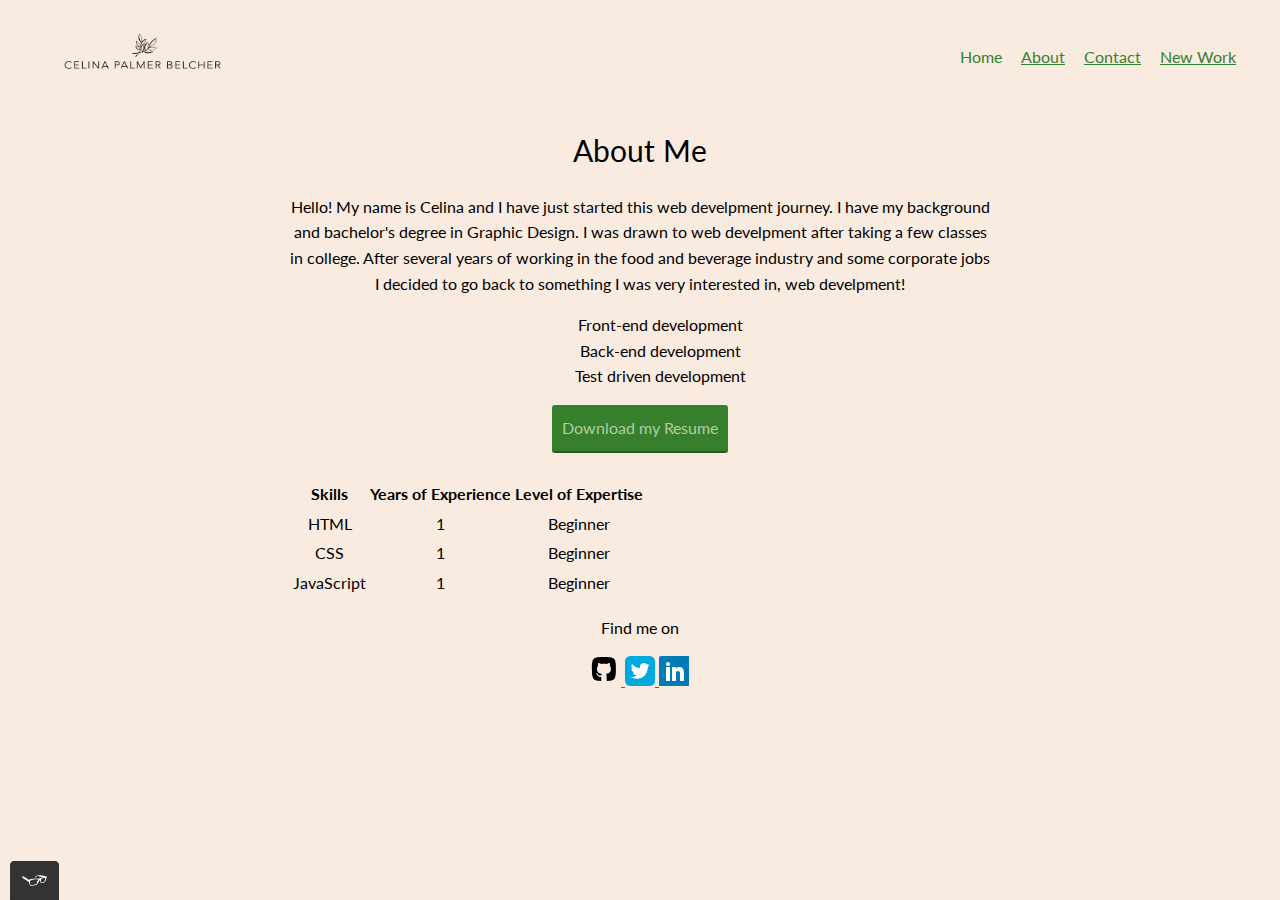
==== commit 5685f0b1: "updated about me" ====
--- a/about.html
+++ b/about.html
@@ -48,942 +48,8 @@
         <li>Test driven development</li>
       </ul>
 
-    <a href="files/cv.pdf" class="button" download>Download my CV</a>
+    <a href="https://github.com/cpalmerbelcher/resume/raw/main/JustResume.pdf" class="button" download>Download my Resume</a>
     <br><br>
-
-    <svg xmlns="http://www.w3.org/2000/svg" class="berlin-illustration" height="505" viewBox="0 0 700 505" xmlns:xlink="http://www.w3.org/1999/xlink">
-          <defs>
-              <polygon id="a" points=".06 231.917 .06 .929 688.717 .929 688.717 231.917" />
-          </defs>
-          <g fill="none" fill-rule="evenodd">
-            <g transform="translate(0 241)" class="cloud-front">
-            <path fill="#1A232C" d="M87.602,29 L87.602,28 C87.326,28.001 87.103,28.024 86.927,28.033 L86.979,29.031 L87.947,28.78 C85.741,20.282 78.041,14.002 68.852,14 C67.858,14 66.904,14.096 65.98,14.231 L66.125,15.22 L67.019,14.772 C62.626,6.015 53.567,0.001 43.102,0 C29.041,0.002 17.524,10.848 16.443,24.632 L17.44,24.71 L17.606,23.724 C16.803,23.589 15.969,23.5 15.102,23.5 C6.817,23.501 0.102,30.215 0.102,38.5 C0.102,46.785 6.817,53.499 15.102,53.5 L87.602,53.5 C94.644,53.499 100.351,47.792 100.352,40.75 C100.351,33.708 94.644,28.001 87.602,28 L87.602,30 C90.573,30 93.254,31.202 95.203,33.149 C97.15,35.097 98.351,37.778 98.352,40.75 C98.351,43.722 97.15,46.403 95.203,48.351 C93.254,50.298 90.573,51.5 87.602,51.5 L15.102,51.5 C11.509,51.5 8.265,50.046 5.909,47.692 C3.555,45.337 2.102,42.093 2.102,38.5 C2.102,34.907 3.555,31.663 5.909,29.308 C8.265,26.954 11.509,25.5 15.102,25.5 C15.831,25.5 16.553,25.575 17.273,25.697 C17.551,25.743 17.832,25.672 18.055,25.499 C18.277,25.325 18.414,25.07 18.436,24.789 C19.436,12.04 30.094,1.998 43.102,2 C52.786,1.999 61.163,7.564 65.231,15.669 C65.425,16.055 65.842,16.272 66.27,16.21 C67.132,16.084 67.988,16 68.852,16 C77.108,15.998 84.027,21.647 86.011,29.283 C86.13,29.741 86.557,30.054 87.031,30.03 C87.27,30.017 87.457,29.999 87.602,30 L87.602,29"
-                transform="translate(38 36)" />
-              </g>
-              <path fill="#B5CE6F" d="M646.484,484.382 C646.484,489.501 644.531,494.62 640.627,498.525 C636.722,502.43 631.603,504.382 626.484,504.382 L60.873,504.382 C55.754,504.382 50.636,502.43 46.731,498.525 C42.826,494.62 40.873,489.501 40.873,484.382 L40.873,471.917 L646.484,471.917 L646.484,484.382"
-              />
-              <polyline fill="#67C2E2" points="334.824 185.029 101.449 185.029 106.209 195.08 563.438 195.08 568.2 185.029 334.824 185.029" />
-              <path fill="#1A232C" d="M334.824,185.029 L334.824,184.029 L101.449,184.029 C101.104,184.029 100.788,184.203 100.604,184.494 C100.42,184.785 100.398,185.146 100.545,185.457 L105.306,195.508 C105.471,195.856 105.824,196.079 106.209,196.079 L563.438,196.079 C563.824,196.079 564.177,195.856 564.342,195.508 L569.104,185.457 C569.251,185.146 569.229,184.785 569.045,184.494 C568.861,184.203 568.544,184.029 568.2,184.029 L334.824,184.029 L334.824,186.029 L566.62,186.029 L562.806,194.08 L106.842,194.08 L103.029,186.029 L334.824,186.029 L334.824,185.029"
-              />
-              <polygon fill="#296997" points="114.416 218.974 560.222 218.974 560.222 195.08 114.416 195.08" />
-              <path fill="#1A232C" d="M560.222,218.974 L560.222,217.974 L115.416,217.974 L115.416,196.079 L559.222,196.079 L559.222,218.974 L560.222,218.974 L560.222,217.974 L560.222,218.974 L561.222,218.974 L561.222,195.08 C561.222,194.816 561.115,194.559 560.929,194.372 C560.742,194.186 560.485,194.08 560.222,194.08 L114.416,194.08 C114.152,194.08 113.895,194.186 113.708,194.372 C113.522,194.559 113.416,194.816 113.416,195.08 L113.416,218.974 C113.416,219.237 113.522,219.495 113.708,219.681 C113.895,219.867 114.152,219.974 114.416,219.974 L560.222,219.974 C560.485,219.974 560.742,219.867 560.929,219.681 C561.115,219.495 561.222,219.237 561.222,218.974 L560.222,218.974"
-              />
-              <polygon fill="#67C2E2" points="105.85 269.08 573.225 269.08 573.225 233.398 105.85 233.398" />
-              <path fill="#1A232C" d="M573.225,233.398 L573.225,232.398 L105.85,232.398 C105.587,232.398 105.329,232.505 105.143,232.691 C104.957,232.877 104.85,233.134 104.85,233.398 L104.85,269.08 C104.85,269.344 104.957,269.601 105.143,269.788 C105.329,269.974 105.587,270.08 105.85,270.08 L573.225,270.08 C573.488,270.08 573.745,269.974 573.932,269.788 C574.118,269.601 574.225,269.344 574.225,269.08 L574.225,233.398 C574.225,233.134 574.118,232.877 573.932,232.691 C573.745,232.505 573.488,232.398 573.225,232.398 L573.225,233.398 L572.225,233.398 L572.225,268.08 L106.85,268.08 L106.85,234.398 L573.225,234.398 L573.225,233.398 L572.225,233.398 L573.225,233.398"
-              />
-              <polygon fill="#296997" points="116.751 256.508 562.557 256.508 562.557 241.243 116.751 241.243" />
-              <path fill="#1A232C" d="M562.557,256.508 L562.557,255.508 L117.75,255.508 L117.75,242.243 L561.557,242.243 L561.557,256.508 L562.557,256.508 L562.557,255.508 L562.557,256.508 L563.557,256.508 L563.557,241.243 C563.557,240.979 563.45,240.722 563.264,240.535 C563.078,240.349 562.82,240.243 562.557,240.243 L116.75,240.243 C116.487,240.243 116.23,240.349 116.043,240.535 C115.857,240.722 115.751,240.979 115.751,241.243 L115.751,256.508 C115.751,256.771 115.857,257.029 116.043,257.215 C116.23,257.401 116.487,257.508 116.751,257.508 L562.557,257.508 C562.82,257.508 563.077,257.401 563.264,257.215 C563.45,257.029 563.557,256.771 563.557,256.508 L562.557,256.508"
-              />
-              <polygon fill="#67C2E2" points="158.07 218.974 518.563 218.974 518.563 211.858 158.07 211.858" />
-              <path fill="#1A232C" d="M518.563,211.858 L518.563,210.858 L158.07,210.858 C157.807,210.858 157.549,210.964 157.363,211.151 C157.177,211.337 157.07,211.594 157.07,211.858 L157.07,218.974 C157.07,219.237 157.177,219.495 157.363,219.681 C157.549,219.867 157.807,219.974 158.07,219.974 L518.563,219.974 C518.826,219.974 519.083,219.867 519.27,219.681 C519.456,219.495 519.562,219.237 519.562,218.974 L519.562,211.858 C519.562,211.594 519.456,211.337 519.27,211.151 C519.083,210.964 518.826,210.858 518.563,210.858 L518.563,211.858 L517.563,211.858 L517.563,217.974 L159.07,217.974 L159.07,212.858 L518.563,212.858 L518.563,211.858 L517.563,211.858 L518.563,211.858"
-              />
-              <polygon fill="#FBFDFC" points="186.438 211.858 490.194 211.858 490.194 204.741 186.438 204.741" />
-              <path fill="#1A232C" d="M490.194,204.741 L490.194,203.741 L186.438,203.741 C186.175,203.741 185.917,203.848 185.731,204.034 C185.545,204.221 185.438,204.478 185.438,204.741 L185.438,211.858 C185.438,212.121 185.545,212.379 185.731,212.565 C185.917,212.751 186.175,212.858 186.438,212.858 L490.194,212.858 C490.458,212.858 490.715,212.751 490.902,212.565 C491.088,212.379 491.194,212.121 491.194,211.858 L491.194,204.741 C491.194,204.478 491.088,204.221 490.902,204.034 C490.715,203.848 490.458,203.741 490.194,203.741 L490.194,204.741 L489.194,204.741 L489.194,210.858 L187.438,210.858 L187.438,205.741 L490.194,205.741 L490.194,204.741 L489.194,204.741 L490.194,204.741"
-              />
-              <polygon fill="#67C2E2" points="206.805 204.741 469.828 204.741 469.828 197.624 206.805 197.624" />
-              <path fill="#1A232C" d="M469.828,197.624 L469.828,196.624 L206.805,196.624 C206.541,196.624 206.284,196.731 206.098,196.917 C205.911,197.103 205.805,197.361 205.805,197.624 L205.805,204.741 C205.805,205.005 205.911,205.262 206.098,205.449 C206.284,205.635 206.541,205.741 206.805,205.741 L469.828,205.741 C470.091,205.741 470.349,205.635 470.535,205.449 C470.722,205.262 470.828,205.005 470.828,204.741 L470.828,197.624 C470.828,197.361 470.722,197.103 470.535,196.917 C470.349,196.731 470.091,196.624 469.828,196.624 L469.828,197.624 L468.828,197.624 L468.828,203.741 L207.805,203.741 L207.805,198.624 L469.828,198.624 L469.828,197.624 L468.828,197.624 L469.828,197.624"
-              />
-              <polygon fill="#FBFDFC" points="229.521 197.624 447.111 197.624 447.111 190.509 229.521 190.509" />
-              <path fill="#1A232C" d="M447.111,190.509 L447.111,189.509 L229.521,189.509 C229.258,189.509 229,189.616 228.814,189.802 C228.628,189.988 228.521,190.246 228.521,190.509 L228.521,197.624 C228.521,197.888 228.628,198.145 228.814,198.332 C229,198.518 229.258,198.624 229.521,198.624 L447.111,198.624 C447.375,198.624 447.632,198.518 447.818,198.332 C448.005,198.145 448.111,197.888 448.111,197.624 L448.111,190.509 C448.111,190.246 448.005,189.988 447.818,189.802 C447.632,189.616 447.375,189.509 447.111,189.509 L447.111,190.509 L446.111,190.509 L446.111,196.624 L230.521,196.624 L230.521,191.509 L447.111,191.509 L447.111,190.509 L446.111,190.509 L447.111,190.509"
-              />
-              <path fill="#67C2E2" d="M135.607,355.447 C135.163,337.766 134.264,313.326 133.648,297.387 C133.274,287.721 133.004,281.18 133.004,281.18 L108.722,281.18 C108.722,281.18 108.452,287.721 108.079,297.387 C107.462,313.326 106.563,337.766 106.119,355.447 C105.953,362.059 105.85,367.732 105.85,371.653 L105.85,371.654 C105.85,386.117 107.243,424.332 108.089,446.189 C108.457,455.706 108.722,462.126 108.722,462.126 L133.004,462.126 C133.004,462.126 133.269,455.706 133.637,446.189 C134.482,424.332 135.876,386.117 135.876,371.654 L135.876,371.653 C135.876,367.732 135.773,362.059 135.607,355.447"
-              />
-              <path fill="#428DAE" d="M133.648 297.387L108.079 297.387C108.452 287.721 108.722 281.18 108.722 281.18L133.004 281.18C133.004 281.18 133.274 287.721 133.648 297.387M135.876 371.654L105.85 371.654 105.85 371.653C105.85 367.732 105.953 362.059 106.119 355.447L135.607 355.447C135.773 362.059 135.876 367.732 135.876 371.653L135.876 371.654M133.004 462.126L108.722 462.126C108.722 462.126 108.457 455.706 108.089 446.189L133.637 446.189C133.269 455.706 133.004 462.126 133.004 462.126"
-              />
-              <path fill="#1A232C" d="M109.612,461.199 L132.114,461.199 C132.447,453.007 134.949,390.886 134.949,371.653 C134.949,352.42 132.447,290.299 132.114,282.108 L109.612,282.108 C109.279,290.299 106.778,352.42 106.778,371.653 C106.778,390.886 109.279,453.007 109.612,461.199 Z M133.895,463.054 L107.832,463.054 L107.794,462.164 C107.766,461.466 104.922,392.193 104.922,371.653 C104.922,351.114 107.766,281.839 107.794,281.142 L107.832,280.252 L133.895,280.252 L133.931,281.142 C133.96,281.839 136.804,351.114 136.804,371.653 C136.804,392.193 133.96,461.466 133.931,462.164 L133.895,463.054 L133.895,463.054 Z"
-              />
-              <path fill="#1A232C" d="M111.638 281.18L111.638 462.126C111.638 462.679 112.086 463.126 112.638 463.126 113.19 463.126 113.638 462.679 113.638 462.126L113.638 281.18C113.638 280.628 113.19 280.18 112.638 280.18 112.086 280.18 111.638 280.628 111.638 281.18M119.863 281.18L119.863 462.126C119.863 462.679 120.311 463.126 120.863 463.126 121.416 463.126 121.863 462.679 121.863 462.126L121.863 281.18C121.863 280.628 121.416 280.18 120.863 280.18 120.311 280.18 119.863 280.628 119.863 281.18M128.088 281.18L128.088 462.126C128.088 462.679 128.536 463.126 129.088 463.126 129.64 463.126 130.088 462.679 130.088 462.126L130.088 281.18C130.088 280.628 129.64 280.18 129.088 280.18 128.536 280.18 128.088 280.628 128.088 281.18"
-              />
-              <path fill="#296997" d="M136.79,277.265 C136.79,279.418 134.675,281.18 132.09,281.18 L109.636,281.18 C107.051,281.18 104.936,279.418 104.936,277.265 C104.936,275.111 107.051,273.349 109.636,273.349 L132.09,273.349 C134.675,273.349 136.79,275.111 136.79,277.265"
-              />
-              <path fill="#1A232C" d="M136.79,277.265 L135.79,277.265 C135.789,278.005 135.433,278.704 134.769,279.262 C134.109,279.814 133.155,280.181 132.09,280.18 L109.636,280.18 C108.571,280.181 107.617,279.814 106.956,279.262 C106.293,278.704 105.936,278.005 105.936,277.265 C105.936,276.524 106.293,275.825 106.957,275.267 C107.617,274.715 108.571,274.348 109.636,274.349 L132.09,274.349 C133.155,274.348 134.109,274.716 134.769,275.267 C135.433,275.825 135.789,276.524 135.79,277.265 L137.79,277.265 C137.791,275.851 137.09,274.593 136.049,273.731 C135.006,272.863 133.61,272.35 132.09,272.349 L109.636,272.349 C108.116,272.35 106.72,272.863 105.676,273.731 C104.636,274.593 103.935,275.851 103.936,277.265 C103.935,278.678 104.636,279.937 105.677,280.798 C106.72,281.666 108.116,282.179 109.636,282.18 L132.09,282.18 C133.61,282.179 135.006,281.666 136.049,280.798 C137.09,279.937 137.791,278.678 137.79,277.265 L136.79,277.265"
-              />
-              <path fill="#296997" d="M140.775,467.217 C140.775,469.803 138.661,471.917 136.076,471.917 L105.65,471.917 C103.065,471.917 100.951,469.803 100.951,467.217 L100.951,466.825 C100.951,464.241 103.065,462.126 105.65,462.126 L136.076,462.126 C138.661,462.126 140.775,464.241 140.775,466.825 L140.775,467.217"
-              />
-              <path fill="#1A232C" d="M140.775,467.217 L139.775,467.217 C139.775,468.235 139.361,469.155 138.688,469.83 C138.013,470.503 137.093,470.917 136.076,470.917 L105.65,470.917 C104.633,470.917 103.713,470.504 103.038,469.83 C102.365,469.155 101.951,468.235 101.951,467.217 L101.951,466.825 C101.951,465.808 102.365,464.889 103.038,464.214 C103.713,463.54 104.633,463.127 105.65,463.126 L136.076,463.126 C137.093,463.127 138.013,463.54 138.688,464.214 C139.362,464.889 139.775,465.808 139.775,466.825 L139.775,467.217 L141.775,467.217 L141.775,466.825 C141.772,463.684 139.217,461.13 136.076,461.126 L105.65,461.126 C102.509,461.13 99.955,463.684 99.951,466.825 L99.951,467.217 C99.954,470.36 102.509,472.914 105.65,472.917 L136.076,472.917 C139.217,472.914 141.772,470.36 141.775,467.217 L140.775,467.217"
-              />
-              <path fill="#296997" d="M136.79,458.208 C136.79,460.363 134.675,462.126 132.09,462.126 L109.636,462.126 C107.051,462.126 104.936,460.363 104.936,458.208 C104.936,456.057 107.051,454.292 109.636,454.292 L132.09,454.292 C134.675,454.292 136.79,456.057 136.79,458.208"
-              />
-              <path fill="#1A232C" d="M136.79,458.208 L135.79,458.208 C135.789,458.949 135.432,459.649 134.769,460.207 C134.108,460.76 133.154,461.128 132.09,461.126 L109.636,461.126 C108.572,461.128 107.617,460.76 106.957,460.207 C106.293,459.649 105.936,458.949 105.936,458.208 C105.936,457.47 106.293,456.77 106.957,456.212 C107.617,455.659 108.572,455.291 109.636,455.292 L132.09,455.292 C133.154,455.291 134.108,455.659 134.769,456.212 C135.433,456.77 135.789,457.47 135.79,458.208 L137.79,458.208 C137.791,456.796 137.09,455.538 136.05,454.675 C135.006,453.808 133.61,453.294 132.09,453.292 L109.636,453.292 C108.115,453.294 106.719,453.808 105.676,454.675 C104.636,455.538 103.935,456.796 103.936,458.208 C103.935,459.622 104.636,460.881 105.676,461.743 C106.72,462.611 108.116,463.125 109.636,463.126 L132.09,463.126 C133.61,463.125 135.006,462.611 136.05,461.743 C137.09,460.881 137.791,459.622 137.79,458.208 L136.79,458.208"
-              />
-              <path fill="#67C2E2" d="M572.471,355.447 C572.025,337.766 571.126,313.326 570.51,297.387 C570.137,287.721 569.867,281.18 569.867,281.18 L545.585,281.18 C545.585,281.18 545.315,287.721 544.942,297.387 C544.326,313.326 543.427,337.766 542.981,355.447 C542.815,362.059 542.713,367.732 542.713,371.653 L542.713,371.654 C542.713,386.117 544.107,424.332 544.952,446.189 C545.32,455.706 545.585,462.126 545.585,462.126 L569.867,462.126 C569.867,462.126 570.132,455.706 570.499,446.189 C571.346,424.332 572.739,386.117 572.739,371.654 L572.739,371.653 C572.739,367.732 572.637,362.059 572.471,355.447"
-              />
-              <path fill="#428DAE" d="M569.582 297.387L566.951 297.387 566.951 282.108 568.977 282.108C569.063 284.206 569.29 289.841 569.582 297.387M564.951 297.387L545.871 297.387C546.162 289.841 546.39 284.206 546.476 282.108L564.951 282.108 564.951 297.387M571.8 369.187L566.951 369.187 566.951 356.265 571.562 356.265C571.685 361.272 571.771 365.701 571.8 369.187M564.951 369.187L543.653 369.187C543.684 365.512 543.777 360.79 543.912 355.447L553.551 355.447 553.551 356.265 564.951 356.265 564.951 369.187"
-              />
-              <path fill="#1A232C" d="M546.476,461.199 L568.977,461.199 C569.31,453.007 571.812,390.886 571.812,371.653 C571.812,352.42 569.31,290.299 568.977,282.108 L546.476,282.108 C546.142,290.299 543.642,352.42 543.642,371.653 C543.642,390.886 546.142,453.007 546.476,461.199 M570.758,463.054 L544.694,463.054 L544.658,462.164 C544.629,461.466 541.785,392.193 541.785,371.653 C541.785,351.114 544.629,281.839 544.658,281.142 L544.694,280.252 L570.758,280.252 L570.795,281.142 C570.823,281.839 573.667,351.114 573.667,371.653 C573.667,392.193 570.823,461.466 570.795,462.164 L570.758,463.054"
-              />
-              <path fill="#1A232C" d="M548.501 281.18L548.501 462.126C548.501 462.679 548.949 463.126 549.501 463.126 550.053 463.126 550.501 462.679 550.501 462.126L550.501 281.18C550.501 280.628 550.053 280.18 549.501 280.18 548.949 280.18 548.501 280.628 548.501 281.18M556.727 281.18L556.727 462.126C556.727 462.679 557.174 463.126 557.727 463.126 558.279 463.126 558.727 462.679 558.727 462.126L558.727 281.18C558.727 280.628 558.279 280.18 557.727 280.18 557.174 280.18 556.727 280.628 556.727 281.18M564.951 281.18L564.951 462.126C564.951 462.679 565.399 463.126 565.951 463.126 566.503 463.126 566.951 462.679 566.951 462.126L566.951 281.18C566.951 280.628 566.503 280.18 565.951 280.18 565.399 280.18 564.951 280.628 564.951 281.18"
-              />
-              <path fill="#296997" d="M573.653,277.265 C573.653,279.418 571.537,281.18 568.953,281.18 L546.499,281.18 C543.915,281.18 541.799,279.418 541.799,277.265 C541.799,275.111 543.915,273.349 546.499,273.349 L568.953,273.349 C571.537,273.349 573.653,275.111 573.653,277.265"
-              />
-              <path fill="#1A232C" d="M573.653,277.265 L572.653,277.265 C572.653,278.005 572.296,278.704 571.632,279.262 C570.972,279.814 570.017,280.181 568.953,280.18 L546.499,280.18 C545.435,280.181 544.48,279.814 543.82,279.262 C543.156,278.704 542.8,278.005 542.799,277.265 C542.8,276.525 543.156,275.825 543.82,275.267 C544.481,274.715 545.435,274.348 546.499,274.349 L568.953,274.349 C570.017,274.348 570.972,274.715 571.632,275.267 C572.296,275.825 572.653,276.525 572.653,277.265 L574.653,277.265 C574.654,275.851 573.953,274.593 572.912,273.731 C571.869,272.863 570.473,272.35 568.953,272.349 L546.499,272.349 C544.979,272.35 543.583,272.863 542.54,273.731 C541.499,274.593 540.798,275.851 540.799,277.265 C540.798,278.679 541.499,279.937 542.54,280.798 C543.583,281.666 544.979,282.179 546.499,282.18 L568.953,282.18 C570.473,282.179 571.869,281.666 572.912,280.798 C573.953,279.937 574.654,278.679 574.653,277.265 L573.653,277.265"
-              />
-              <path fill="#296997" d="M577.639,467.217 C577.639,469.803 575.524,471.917 572.938,471.917 L542.514,471.917 C539.929,471.917 537.813,469.803 537.813,467.217 L537.813,466.825 C537.813,464.241 539.929,462.126 542.514,462.126 L572.938,462.126 C575.524,462.126 577.639,464.241 577.639,466.825 L577.639,467.217"
-              />
-              <path fill="#1A232C" d="M577.639,467.217 L576.639,467.217 C576.638,468.235 576.225,469.155 575.551,469.83 C574.876,470.503 573.956,470.917 572.938,470.917 L542.514,470.917 C541.497,470.917 540.576,470.503 539.901,469.83 C539.227,469.155 538.814,468.234 538.813,467.217 L538.813,466.825 C538.814,465.808 539.227,464.889 539.901,464.214 C540.576,463.54 541.497,463.127 542.514,463.126 L572.938,463.126 C573.956,463.127 574.876,463.54 575.551,464.214 C576.225,464.888 576.638,465.808 576.639,466.825 L576.639,467.217 L578.639,467.217 L578.639,466.825 C578.635,463.684 576.081,461.13 572.938,461.126 L542.514,461.126 C539.372,461.13 536.817,463.684 536.813,466.825 L536.813,467.217 C536.817,470.36 539.372,472.914 542.514,472.917 L572.938,472.917 C576.081,472.914 578.635,470.359 578.639,467.217 L577.639,467.217"
-              />
-              <path fill="#296997" d="M573.653,458.208 C573.653,460.363 571.537,462.126 568.953,462.126 L546.499,462.126 C543.915,462.126 541.799,460.363 541.799,458.208 C541.799,456.057 543.915,454.292 546.499,454.292 L568.953,454.292 C571.537,454.292 573.653,456.057 573.653,458.208"
-              />
-              <path fill="#1A232C" d="M573.653,458.208 L572.653,458.208 C572.653,458.949 572.296,459.649 571.632,460.207 C570.971,460.76 570.017,461.128 568.953,461.126 L546.499,461.126 C545.435,461.128 544.481,460.76 543.82,460.207 C543.157,459.649 542.799,458.949 542.799,458.208 C542.799,457.47 543.156,456.77 543.82,456.212 C544.481,455.659 545.435,455.291 546.499,455.292 L568.953,455.292 C570.017,455.291 570.971,455.659 571.632,456.212 C572.296,456.77 572.653,457.47 572.653,458.208 L574.653,458.208 C574.654,456.796 573.953,455.538 572.912,454.675 C571.869,453.808 570.473,453.294 568.953,453.292 L546.499,453.292 C544.979,453.294 543.583,453.808 542.54,454.675 C541.499,455.538 540.798,456.796 540.799,458.208 C540.798,459.622 541.499,460.881 542.54,461.743 C543.583,462.611 544.979,463.125 546.499,463.126 L568.953,463.126 C570.473,463.125 571.869,462.611 572.912,461.743 C573.953,460.881 574.654,459.622 574.653,458.208 L573.653,458.208"
-              />
-              <path fill="#67C2E2" d="M485.098,355.447 C484.654,337.766 483.753,313.326 483.137,297.387 C482.764,287.721 482.494,281.18 482.494,281.18 L458.213,281.18 C458.213,281.18 457.942,287.721 457.569,297.387 C456.953,313.326 456.055,337.766 455.608,355.447 C455.443,362.059 455.34,367.732 455.34,371.653 L455.34,371.654 C455.34,386.117 456.733,424.332 457.58,446.189 C457.948,455.706 458.213,462.126 458.213,462.126 L482.494,462.126 C482.494,462.126 482.759,455.706 483.126,446.189 C483.973,424.332 485.366,386.117 485.366,371.654 L485.366,371.653 C485.366,367.732 485.265,362.059 485.098,355.447"
-              />
-              <path fill="#428DAE" d="M483.137 297.387L457.569 297.387C457.942 287.721 458.213 281.18 458.213 281.18L482.494 281.18C482.494 281.18 482.764 287.721 483.137 297.387M485.355 369.187L455.351 369.187C455.382 365.502 455.475 360.78 455.608 355.447L485.098 355.447C485.232 360.78 485.325 365.502 485.355 369.187"
-              />
-              <path fill="#1A232C" d="M459.103,461.199 L481.605,461.199 C481.938,453.007 484.439,390.886 484.439,371.653 C484.439,352.42 481.938,290.299 481.605,282.108 L459.103,282.108 C458.769,290.299 456.268,352.42 456.268,371.653 C456.268,390.886 458.769,453.007 459.103,461.199 Z M483.386,463.054 L457.321,463.054 L457.285,462.164 C457.256,461.466 454.412,392.193 454.412,371.653 C454.412,351.114 457.256,281.839 457.285,281.142 L457.321,280.252 L483.386,280.252 L483.422,281.142 C483.45,281.839 486.294,351.114 486.294,371.653 C486.294,392.193 483.45,461.466 483.422,462.164 L483.386,463.054 L483.386,463.054 Z"
-              />
-              <path fill="#1A232C" d="M461.128 281.18L461.128 462.126C461.128 462.679 461.576 463.126 462.128 463.126 462.68 463.126 463.128 462.679 463.128 462.126L463.128 281.18C463.128 280.628 462.68 280.18 462.128 280.18 461.576 280.18 461.128 280.628 461.128 281.18M469.354 281.18L469.354 462.126C469.354 462.679 469.801 463.126 470.354 463.126 470.906 463.126 471.354 462.679 471.354 462.126L471.354 281.18C471.354 280.628 470.906 280.18 470.354 280.18 469.801 280.18 469.354 280.628 469.354 281.18M477.578 281.18L477.578 462.126C477.578 462.679 478.026 463.126 478.578 463.126 479.13 463.126 479.578 462.679 479.578 462.126L479.578 281.18C479.578 280.628 479.13 280.18 478.578 280.18 478.026 280.18 477.578 280.628 477.578 281.18"
-              />
-              <path fill="#296997" d="M486.281,277.265 C486.281,279.418 484.164,281.18 481.58,281.18 L459.126,281.18 C456.542,281.18 454.426,279.418 454.426,277.265 C454.426,275.111 456.542,273.349 459.126,273.349 L481.58,273.349 C484.164,273.349 486.281,275.111 486.281,277.265"
-              />
-              <path fill="#1A232C" d="M486.281,277.265 L485.281,277.265 C485.281,278.005 484.924,278.704 484.26,279.262 C483.599,279.814 482.644,280.181 481.58,280.18 L459.126,280.18 C458.062,280.181 457.107,279.814 456.447,279.262 C455.783,278.704 455.427,278.005 455.426,277.265 C455.427,276.525 455.783,275.825 456.447,275.267 C457.108,274.715 458.062,274.348 459.126,274.349 L481.58,274.349 C482.644,274.348 483.599,274.716 484.26,275.268 C484.924,275.825 485.281,276.525 485.281,277.265 L487.281,277.265 C487.282,275.851 486.58,274.593 485.54,273.731 C484.496,272.863 483.1,272.35 481.58,272.349 L459.126,272.349 C457.606,272.35 456.21,272.863 455.167,273.731 C454.126,274.593 453.425,275.851 453.426,277.265 C453.425,278.679 454.126,279.937 455.167,280.798 C456.21,281.666 457.606,282.179 459.126,282.18 L481.58,282.18 C483.1,282.179 484.496,281.666 485.54,280.799 C486.58,279.937 487.282,278.679 487.281,277.265 L486.281,277.265"
-              />
-              <path fill="#296997" d="M490.266,467.217 C490.266,469.803 488.151,471.917 485.565,471.917 L455.141,471.917 C452.556,471.917 450.44,469.803 450.44,467.217 L450.44,466.825 C450.44,464.241 452.556,462.126 455.141,462.126 L485.565,462.126 C488.151,462.126 490.266,464.241 490.266,466.825 L490.266,467.217"
-              />
-              <path fill="#1A232C" d="M490.266,467.217 L489.266,467.217 C489.265,468.235 488.852,469.155 488.178,469.83 C487.503,470.503 486.583,470.917 485.565,470.917 L455.141,470.917 C454.124,470.917 453.203,470.503 452.528,469.83 C451.854,469.155 451.441,468.234 451.44,467.217 L451.44,466.825 C451.441,465.808 451.854,464.889 452.528,464.214 C453.203,463.54 454.124,463.127 455.141,463.126 L485.565,463.126 C486.583,463.127 487.503,463.54 488.178,464.214 C488.852,464.888 489.265,465.808 489.266,466.825 L489.266,467.217 L491.266,467.217 L491.266,466.825 C491.262,463.684 488.708,461.13 485.565,461.126 L455.141,461.126 C451.999,461.13 449.444,463.684 449.44,466.825 L449.44,467.217 C449.444,470.36 451.999,472.914 455.141,472.917 L485.565,472.917 C488.708,472.914 491.262,470.359 491.266,467.217 L490.266,467.217"
-              />
-              <path fill="#296997" d="M486.281,458.208 C486.281,460.363 484.164,462.126 481.58,462.126 L459.126,462.126 C456.542,462.126 454.426,460.363 454.426,458.208 C454.426,456.057 456.542,454.292 459.126,454.292 L481.58,454.292 C484.164,454.292 486.281,456.057 486.281,458.208"
-              />
-              <path fill="#1A232C" d="M486.281,458.208 L485.281,458.208 C485.281,458.949 484.923,459.649 484.26,460.207 C483.599,460.76 482.644,461.128 481.58,461.126 L459.126,461.126 C458.062,461.128 457.108,460.76 456.447,460.207 C455.784,459.649 455.427,458.949 455.426,458.208 C455.426,457.47 455.783,456.77 456.447,456.212 C457.108,455.659 458.062,455.291 459.126,455.292 L481.58,455.292 C482.644,455.291 483.598,455.659 484.26,456.212 C484.924,456.77 485.281,457.47 485.281,458.208 L487.281,458.208 C487.282,456.795 486.58,455.538 485.54,454.675 C484.496,453.808 483.1,453.294 481.58,453.292 L459.126,453.292 C457.606,453.294 456.21,453.808 455.167,454.675 C454.126,455.538 453.425,456.796 453.426,458.208 C453.425,459.622 454.126,460.881 455.167,461.743 C456.21,462.611 457.606,463.125 459.126,463.126 L481.58,463.126 C483.1,463.125 484.496,462.611 485.54,461.743 C486.581,460.881 487.282,459.622 487.281,458.208 L486.281,458.208"
-              />
-              <path fill="#67C2E2" d="M397.726,354.466 C397.28,336.787 396.381,312.346 395.765,296.407 C395.392,286.742 395.122,280.2 395.122,280.2 L370.84,280.2 C370.84,280.2 370.57,286.742 370.197,296.407 C369.581,312.346 368.682,336.787 368.236,354.466 C368.07,361.078 367.968,366.751 367.968,370.672 L367.968,370.673 C367.968,385.136 369.361,423.352 370.207,445.208 C370.575,454.726 370.84,461.146 370.84,461.146 L395.122,461.146 C395.122,461.146 395.386,454.726 395.754,445.208 C396.601,423.352 397.994,385.136 397.994,370.673 L397.994,370.672 C397.994,366.751 397.892,361.078 397.726,354.466"
-              />
-              <path fill="#428DAE" d="M394.837 296.407L392.206 296.407 392.206 281.127 394.233 281.127C394.318 283.225 394.545 288.861 394.837 296.407L394.837 296.407zM383.981 296.407L390.206 296.407 390.206 281.127 383.981 281.127 383.981 296.407zM375.756 296.407L381.98 296.407 381.98 281.127 375.756 281.127 375.756 296.407zM373.756 296.407L371.126 296.407C371.417 288.861 371.645 283.225 371.73 281.127L373.756 281.127 373.756 296.407 373.756 296.407zM397.062 369.187L392.206 369.187 392.206 354.466 396.796 354.466C396.943 360.298 397.041 365.389 397.062 369.187L397.062 369.187zM383.981 369.187L390.206 369.187 390.206 354.466 383.981 354.466 383.981 369.187zM375.756 369.187L381.98 369.187 381.98 354.466 375.756 354.466 375.756 369.187zM373.756 369.187L368.9 369.187C368.921 365.389 369.019 360.298 369.166 354.466L373.756 354.466 373.756 369.187 373.756 369.187z"
-              />
-              <path fill="#1A232C" d="M371.73,460.218 L394.233,460.218 C394.565,452.027 397.066,389.906 397.066,370.672 C397.066,351.44 394.565,289.319 394.233,281.127 L371.73,281.127 C371.397,289.319 368.895,351.44 368.895,370.672 C368.895,389.906 371.397,452.027 371.73,460.218 M396.013,462.074 L369.949,462.074 L369.912,461.184 C369.884,460.486 367.04,391.212 367.04,370.672 C367.04,350.133 369.884,280.859 369.912,280.162 L369.949,279.272 L396.013,279.272 L396.05,280.162 C396.078,280.859 398.922,350.133 398.922,370.672 C398.922,391.212 396.078,460.486 396.05,461.184 L396.013,462.074"
-              />
-              <path fill="#1A232C" d="M373.756 280.2L373.756 461.146C373.756 461.698 374.203 462.146 374.756 462.146 375.308 462.146 375.756 461.698 375.756 461.146L375.756 280.2C375.756 279.647 375.308 279.2 374.756 279.2 374.203 279.2 373.756 279.647 373.756 280.2M381.98 280.2L381.98 461.146C381.98 461.698 382.428 462.146 382.98 462.146 383.533 462.146 383.981 461.698 383.981 461.146L383.981 280.2C383.981 279.647 383.533 279.2 382.98 279.2 382.428 279.2 381.98 279.647 381.98 280.2M390.206 280.2L390.206 461.146C390.206 461.698 390.654 462.146 391.206 462.146 391.758 462.146 392.206 461.698 392.206 461.146L392.206 280.2C392.206 279.647 391.758 279.2 391.206 279.2 390.654 279.2 390.206 279.647 390.206 280.2"
-              />
-              <path fill="#296997" d="M398.908,276.285 C398.908,278.439 396.792,280.2 394.208,280.2 L371.754,280.2 C369.17,280.2 367.053,278.439 367.053,276.285 C367.053,274.13 369.17,272.369 371.754,272.369 L394.208,272.369 C396.792,272.369 398.908,274.13 398.908,276.285"
-              />
-              <path fill="#1A232C" d="M398.908,276.285 L397.908,276.285 C397.907,277.025 397.551,277.724 396.887,278.281 C396.227,278.833 395.272,279.201 394.208,279.2 L371.754,279.2 C370.69,279.201 369.735,278.833 369.074,278.281 C368.41,277.724 368.053,277.025 368.053,276.285 C368.053,275.544 368.41,274.845 369.074,274.287 C369.735,273.735 370.69,273.367 371.754,273.369 L394.208,273.369 C395.272,273.367 396.227,273.735 396.887,274.287 C397.551,274.844 397.907,275.544 397.908,276.285 L399.908,276.285 C399.909,274.871 399.208,273.612 398.167,272.75 C397.124,271.883 395.728,271.37 394.208,271.369 L371.754,271.369 C370.234,271.37 368.838,271.883 367.794,272.75 C366.754,273.612 366.052,274.871 366.053,276.285 C366.052,277.699 366.754,278.957 367.795,279.818 C368.838,280.686 370.234,281.198 371.754,281.2 L394.208,281.2 C395.728,281.198 397.123,280.686 398.167,279.818 C399.208,278.957 399.909,277.698 399.908,276.285 L398.908,276.285"
-              />
-              <path fill="#296997" d="M402.894,466.237 C402.894,468.823 400.779,470.937 398.193,470.937 L367.768,470.937 C365.183,470.937 363.068,468.823 363.068,466.237 L363.068,465.844 C363.068,463.26 365.183,461.146 367.768,461.146 L398.193,461.146 C400.779,461.146 402.894,463.26 402.894,465.844 L402.894,466.237"
-              />
-              <path fill="#1A232C" d="M402.894,466.237 L401.894,466.237 C401.893,467.254 401.48,468.174 400.806,468.849 C400.131,469.523 399.211,469.937 398.193,469.937 L367.768,469.937 C366.751,469.937 365.831,469.523 365.156,468.849 C364.482,468.174 364.069,467.254 364.068,466.237 L364.068,465.844 C364.069,464.828 364.482,463.908 365.156,463.233 C365.831,462.56 366.751,462.146 367.768,462.146 L398.193,462.146 C399.211,462.146 400.131,462.56 400.806,463.233 C401.48,463.908 401.893,464.828 401.894,465.844 L401.894,466.237 L403.894,466.237 L403.894,465.844 C403.89,462.703 401.336,460.15 398.193,460.146 L367.768,460.146 C364.626,460.15 362.072,462.703 362.068,465.844 L362.068,466.237 C362.072,469.379 364.626,471.933 367.768,471.937 L398.193,471.937 C401.336,471.933 403.89,469.379 403.894,466.237 L402.894,466.237"
-              />
-              <path fill="#296997" d="M398.908,457.228 C398.908,459.382 396.792,461.146 394.208,461.146 L371.754,461.146 C369.17,461.146 367.053,459.382 367.053,457.228 C367.053,455.077 369.17,453.312 371.754,453.312 L394.208,453.312 C396.792,453.312 398.908,455.077 398.908,457.228"
-              />
-              <path fill="#1A232C" d="M398.908,457.228 L397.908,457.228 C397.908,457.968 397.55,458.669 396.887,459.226 C396.226,459.779 395.272,460.147 394.208,460.146 L371.754,460.146 C370.69,460.147 369.736,459.779 369.074,459.226 C368.411,458.668 368.053,457.968 368.053,457.228 C368.053,456.489 368.41,455.789 369.074,455.231 C369.736,454.679 370.69,454.311 371.754,454.312 L394.208,454.312 C395.272,454.311 396.226,454.679 396.887,455.231 C397.551,455.789 397.908,456.489 397.908,457.228 L399.908,457.228 C399.909,455.815 399.208,454.557 398.167,453.695 C397.124,452.827 395.728,452.313 394.208,452.312 L371.754,452.312 C370.234,452.313 368.838,452.827 367.794,453.695 C366.754,454.557 366.052,455.815 366.053,457.228 C366.052,458.642 366.753,459.901 367.794,460.763 C368.838,461.631 370.234,462.145 371.754,462.146 L394.208,462.146 C395.728,462.145 397.124,461.631 398.167,460.763 C399.208,459.9 399.909,458.642 399.908,457.228 L398.908,457.228"
-              />
-              <path fill="#67C2E2" d="M310.353,354.466 C309.908,336.787 309.009,312.346 308.393,296.407 C308.019,286.742 307.75,280.2 307.75,280.2 L283.467,280.2 C283.467,280.2 283.198,286.742 282.824,296.407 C282.208,312.346 281.309,336.787 280.864,354.466 C280.698,361.078 280.596,366.751 280.596,370.672 L280.596,370.673 C280.596,385.136 281.989,423.352 282.834,445.208 C283.202,454.726 283.467,461.146 283.467,461.146 L307.75,461.146 C307.75,461.146 308.014,454.726 308.382,445.208 C309.228,423.352 310.622,385.136 310.622,370.673 L310.622,370.672 C310.622,366.751 310.518,361.078 310.353,354.466"
-              />
-              <path fill="#428DAE" d="M308.393 296.407L282.824 296.407C283.198 286.742 283.467 280.2 283.467 280.2L307.75 280.2C307.75 280.2 308.019 286.742 308.393 296.407M310.617 369.187L280.6 369.187C280.621 365.377 280.718 360.285 280.864 354.466L310.353 354.466C310.498 360.285 310.596 365.377 310.617 369.187"
-              />
-              <path fill="#1A232C" d="M284.357,460.218 L306.86,460.218 C307.193,452.027 309.694,389.906 309.694,370.672 C309.694,351.44 307.193,289.319 306.86,281.127 L284.357,281.127 C284.024,289.319 281.523,351.44 281.523,370.672 C281.523,389.906 284.024,452.027 284.357,460.218 Z M308.639,462.074 L282.576,462.074 L282.54,461.184 C282.511,460.486 279.668,391.212 279.668,370.672 C279.668,350.133 282.511,280.859 282.54,280.162 L282.576,279.272 L308.639,279.272 L308.677,280.162 C308.706,280.859 311.549,350.133 311.549,370.672 C311.549,391.212 308.706,460.486 308.677,461.184 L308.639,462.074 L308.639,462.074 Z"
-              />
-              <path fill="#1A232C" d="M286.383 280.2L286.383 461.146C286.383 461.698 286.831 462.146 287.383 462.146 287.936 462.146 288.383 461.698 288.383 461.146L288.383 280.2C288.383 279.647 287.936 279.2 287.383 279.2 286.831 279.2 286.383 279.647 286.383 280.2M294.608 280.2L294.608 461.146C294.608 461.698 295.056 462.146 295.608 462.146 296.161 462.146 296.608 461.698 296.608 461.146L296.608 280.2C296.608 279.647 296.161 279.2 295.608 279.2 295.056 279.2 294.608 279.647 294.608 280.2M302.834 280.2L302.834 461.146C302.834 461.698 303.281 462.146 303.834 462.146 304.386 462.146 304.834 461.698 304.834 461.146L304.834 280.2C304.834 279.647 304.386 279.2 303.834 279.2 303.281 279.2 302.834 279.647 302.834 280.2"
-              />
-              <path fill="#296997" d="M311.535,276.285 C311.535,278.439 309.42,280.2 306.836,280.2 L284.381,280.2 C281.797,280.2 279.681,278.439 279.681,276.285 C279.681,274.13 281.797,272.369 284.381,272.369 L306.836,272.369 C309.42,272.369 311.535,274.13 311.535,276.285"
-              />
-              <path fill="#1A232C" d="M311.535,276.285 L310.535,276.285 C310.534,277.025 310.177,277.724 309.514,278.282 C308.854,278.833 307.901,279.201 306.836,279.2 L284.381,279.2 C283.316,279.201 282.362,278.833 281.702,278.281 C281.038,277.724 280.681,277.025 280.681,276.285 C280.681,275.544 281.038,274.844 281.702,274.287 C282.362,273.735 283.317,273.367 284.381,273.369 L306.836,273.369 C307.9,273.367 308.854,273.735 309.514,274.287 C310.177,274.844 310.534,275.544 310.535,276.285 L312.535,276.285 C312.535,274.871 311.835,273.613 310.795,272.75 C309.751,271.883 308.356,271.37 306.836,271.369 L284.381,271.369 C282.861,271.37 281.465,271.883 280.422,272.75 C279.381,273.612 278.68,274.871 278.681,276.285 C278.68,277.698 279.381,278.957 280.422,279.818 C281.465,280.686 282.861,281.198 284.381,281.2 L306.836,281.2 C308.356,281.198 309.751,280.685 310.794,279.818 C311.835,278.956 312.535,277.698 312.535,276.285 L311.535,276.285"
-              />
-              <path fill="#296997" d="M315.522,466.237 C315.522,468.823 313.407,470.937 310.821,470.937 L280.396,470.937 C277.811,470.937 275.696,468.823 275.696,466.237 L275.696,465.844 C275.696,463.26 277.811,461.146 280.396,461.146 L310.821,461.146 C313.407,461.146 315.522,463.26 315.522,465.844 L315.522,466.237"
-              />
-              <path fill="#1A232C" d="M315.522,466.237 L314.522,466.237 C314.521,467.254 314.108,468.174 313.434,468.849 C312.759,469.523 311.838,469.937 310.821,469.937 L280.396,469.937 C279.379,469.937 278.458,469.523 277.783,468.849 C277.11,468.174 276.696,467.254 276.696,466.237 L276.696,465.844 C276.696,464.828 277.11,463.908 277.783,463.233 C278.458,462.56 279.379,462.146 280.396,462.146 L310.821,462.146 C311.838,462.146 312.759,462.56 313.434,463.233 C314.108,463.908 314.521,464.828 314.522,465.844 L314.522,466.237 L316.521,466.237 L316.521,465.844 C316.518,462.703 313.963,460.15 310.821,460.146 L280.396,460.146 C277.254,460.15 274.7,462.703 274.696,465.844 L274.696,466.237 C274.699,469.379 277.254,471.933 280.396,471.937 L310.821,471.937 C313.963,471.933 316.518,469.379 316.521,466.237 L315.522,466.237"
-              />
-              <path fill="#296997" d="M311.535,457.228 C311.535,459.382 309.42,461.146 306.836,461.146 L284.381,461.146 C281.797,461.146 279.681,459.382 279.681,457.228 C279.681,455.077 281.797,453.312 284.381,453.312 L306.836,453.312 C309.42,453.312 311.535,455.077 311.535,457.228"
-              />
-              <path fill="#1A232C" d="M311.535,457.228 L310.535,457.228 C310.534,457.969 310.177,458.669 309.514,459.227 C308.854,459.779 307.9,460.147 306.836,460.146 L284.381,460.146 C283.317,460.147 282.363,459.779 281.702,459.227 C281.038,458.669 280.681,457.968 280.681,457.228 C280.681,456.489 281.038,455.789 281.702,455.231 C282.363,454.679 283.317,454.311 284.381,454.312 L306.836,454.312 C307.9,454.311 308.854,454.679 309.514,455.231 C310.177,455.789 310.534,456.489 310.535,457.228 L312.535,457.228 C312.535,455.815 311.835,454.558 310.795,453.695 C309.752,452.827 308.356,452.313 306.836,452.312 L284.381,452.312 C282.861,452.313 281.465,452.827 280.422,453.695 C279.381,454.557 278.68,455.815 278.681,457.228 C278.68,458.642 279.381,459.9 280.422,460.763 C281.465,461.631 282.861,462.145 284.381,462.146 L306.836,462.146 C308.356,462.145 309.752,461.631 310.795,460.763 C311.835,459.9 312.535,458.641 312.535,457.228 L311.535,457.228"
-              />
-              <path fill="#67C2E2" d="M222.981,354.466 C222.535,336.787 221.636,312.346 221.02,296.407 C220.647,286.742 220.377,280.2 220.377,280.2 L196.094,280.2 C196.094,280.2 195.825,286.742 195.452,296.407 C194.835,312.346 193.936,336.787 193.491,354.466 C193.325,361.078 193.223,366.751 193.223,370.672 L193.223,370.673 C193.223,385.136 194.616,423.352 195.462,445.208 C195.83,454.726 196.094,461.146 196.094,461.146 L220.377,461.146 C220.377,461.146 220.642,454.726 221.009,445.208 C221.855,423.352 223.249,385.136 223.249,370.673 L223.249,370.672 C223.249,366.751 223.146,361.078 222.981,354.466"
-              />
-              <path fill="#428DAE" d="M220.091 296.407L209.236 296.407 209.236 281.127 219.487 281.127C219.573 283.225 219.8 288.861 220.091 296.407L220.091 296.407zM201.011 296.407L207.236 296.407 207.236 281.127 201.011 281.127 201.011 296.407zM199.011 296.407L196.381 296.407C196.672 288.861 196.899 283.225 196.985 281.127L199.011 281.127 199.011 296.407 199.011 296.407zM222.317 369.187L209.236 369.187 209.236 356.265 221.923 356.265 221.923 354.466 222.051 354.466C222.198 360.298 222.296 365.389 222.317 369.187L222.317 369.187zM201.011 369.187L207.236 369.187 207.236 356.265 201.011 356.265 201.011 369.187zM199.011 369.187L194.155 369.187C194.174 365.784 194.255 361.345 194.377 356.265L199.011 356.265 199.011 369.187 199.011 369.187z"
-              />
-              <path fill="#1A232C" d="M196.985,460.218 L219.487,460.218 C219.82,452.027 222.321,389.906 222.321,370.672 C222.321,351.44 219.82,289.319 219.487,281.127 L196.985,281.127 C196.651,289.319 194.151,351.44 194.151,370.672 C194.151,389.906 196.651,452.027 196.985,460.218 M221.267,462.074 L195.204,462.074 L195.167,461.184 C195.138,460.486 192.295,391.212 192.295,370.672 C192.295,350.133 195.138,280.859 195.167,280.162 L195.204,279.272 L221.267,279.272 L221.305,280.162 C221.334,280.859 224.177,350.133 224.177,370.672 C224.177,391.212 221.334,460.486 221.305,461.184 L221.267,462.074"
-              />
-              <path fill="#1A232C" d="M199.011 280.2L199.011 461.146C199.011 461.698 199.458 462.146 200.011 462.146 200.563 462.146 201.011 461.698 201.011 461.146L201.011 280.2C201.011 279.647 200.563 279.2 200.011 279.2 199.458 279.2 199.011 279.647 199.011 280.2M207.236 280.2L207.236 461.146C207.236 461.698 207.684 462.146 208.236 462.146 208.788 462.146 209.236 461.698 209.236 461.146L209.236 280.2C209.236 279.647 208.788 279.2 208.236 279.2 207.684 279.2 207.236 279.647 207.236 280.2M215.461 280.2L215.461 461.146C215.461 461.698 215.909 462.146 216.461 462.146 217.013 462.146 217.461 461.698 217.461 461.146L217.461 280.2C217.461 279.647 217.013 279.2 216.461 279.2 215.909 279.2 215.461 279.647 215.461 280.2"
-              />
-              <path fill="#296997" d="M224.162,276.285 C224.162,278.439 222.047,280.2 219.463,280.2 L197.008,280.2 C194.424,280.2 192.308,278.439 192.308,276.285 C192.308,274.13 194.424,272.369 197.008,272.369 L219.463,272.369 C222.047,272.369 224.162,274.13 224.162,276.285"
-              />
-              <path fill="#1A232C" d="M224.162,276.285 L223.162,276.285 C223.161,277.025 222.805,277.724 222.142,278.282 C221.482,278.833 220.528,279.201 219.463,279.2 L197.008,279.2 C195.944,279.201 194.99,278.833 194.329,278.281 C193.665,277.724 193.308,277.025 193.308,276.285 C193.308,275.544 193.665,274.845 194.329,274.287 C194.99,273.735 195.944,273.367 197.008,273.369 L219.463,273.369 C220.528,273.367 221.481,273.735 222.142,274.287 C222.805,274.844 223.161,275.544 223.162,276.285 L225.162,276.285 C225.163,274.871 224.462,273.613 223.422,272.75 C222.379,271.883 220.983,271.37 219.463,271.369 L197.008,271.369 C195.489,271.37 194.093,271.883 193.049,272.75 C192.008,273.612 191.307,274.871 191.308,276.285 C191.307,277.698 192.008,278.957 193.049,279.818 C194.093,280.686 195.489,281.198 197.008,281.2 L219.463,281.2 C220.983,281.198 222.379,280.686 223.422,279.818 C224.462,278.956 225.163,277.698 225.162,276.285 L224.162,276.285"
-              />
-              <path fill="#296997" d="M228.149,466.237 C228.149,468.823 226.034,470.937 223.448,470.937 L193.022,470.937 C190.438,470.937 188.323,468.823 188.323,466.237 L188.323,465.844 C188.323,463.26 190.438,461.146 193.022,461.146 L223.448,461.146 C226.034,461.146 228.149,463.26 228.149,465.844 L228.149,466.237"
-              />
-              <path fill="#1A232C" d="M228.149,466.237 L227.149,466.237 C227.149,467.254 226.735,468.174 226.061,468.849 C225.386,469.523 224.466,469.937 223.448,469.937 L193.022,469.937 C192.006,469.937 191.086,469.523 190.411,468.849 C189.737,468.174 189.324,467.254 189.323,466.237 L189.323,465.844 C189.324,464.828 189.737,463.908 190.411,463.233 C191.086,462.56 192.006,462.146 193.022,462.146 L223.448,462.146 C224.466,462.146 225.386,462.56 226.061,463.233 C226.735,463.908 227.149,464.828 227.149,465.844 L227.149,466.237 L229.149,466.237 L229.149,465.844 C229.145,462.703 226.59,460.15 223.448,460.146 L193.022,460.146 C189.881,460.15 187.327,462.703 187.323,465.844 L187.323,466.237 C187.327,469.379 189.881,471.933 193.022,471.937 L223.448,471.937 C226.59,471.933 229.145,469.379 229.149,466.237 L228.149,466.237"
-              />
-              <path fill="#296997" d="M224.162,457.228 C224.162,459.382 222.047,461.146 219.463,461.146 L197.008,461.146 C194.424,461.146 192.308,459.382 192.308,457.228 C192.308,455.077 194.424,453.312 197.008,453.312 L219.463,453.312 C222.047,453.312 224.162,455.077 224.162,457.228"
-              />
-              <path fill="#1A232C" d="M224.162,457.228 L223.162,457.228 C223.161,457.969 222.805,458.669 222.141,459.227 C221.481,459.779 220.527,460.147 219.463,460.146 L197.008,460.146 C195.944,460.147 194.99,459.779 194.329,459.227 C193.665,458.669 193.308,457.968 193.308,457.228 C193.308,456.489 193.665,455.789 194.329,455.231 C194.99,454.679 195.945,454.311 197.008,454.312 L219.463,454.312 C220.527,454.311 221.481,454.679 222.141,455.231 C222.805,455.789 223.161,456.489 223.162,457.228 L225.162,457.228 C225.163,455.815 224.462,454.557 223.422,453.695 C222.379,452.827 220.984,452.313 219.463,452.312 L197.008,452.312 C195.488,452.313 194.092,452.827 193.049,453.695 C192.008,454.557 191.307,455.815 191.308,457.228 C191.307,458.642 192.008,459.9 193.049,460.763 C194.092,461.631 195.488,462.145 197.008,462.146 L219.463,462.146 C220.983,462.145 222.379,461.631 223.422,460.763 C224.462,459.9 225.163,458.641 225.162,457.228 L224.162,457.228"
-              />
-              <polygon fill="#67C2E2" points="99.774 273.349 579.301 273.349 579.301 269.08 99.774 269.08" />
-              <path fill="#1A232C" d="M579.301,273.349 L579.301,272.349 L100.774,272.349 L100.774,270.08 L578.301,270.08 L578.301,273.349 L579.301,273.349 L579.301,272.349 L579.301,273.349 L580.301,273.349 L580.301,269.08 C580.301,268.817 580.194,268.56 580.008,268.373 C579.822,268.187 579.564,268.08 579.301,268.08 L99.774,268.08 C99.511,268.08 99.254,268.187 99.067,268.373 C98.881,268.56 98.774,268.817 98.774,269.08 L98.774,273.349 C98.774,273.612 98.881,273.87 99.067,274.056 C99.254,274.242 99.511,274.349 99.774,274.349 L579.301,274.349 C579.564,274.349 579.822,274.242 580.008,274.056 C580.194,273.87 580.301,273.612 580.301,273.349 L579.301,273.349"
-              />
-              <polygon fill="#67C2E2" points="92.01 233.398 587.064 233.398 587.064 229.131 92.01 229.131" />
-              <path fill="#1A232C" d="M587.064,233.398 L587.064,232.398 L93.01,232.398 L93.01,230.131 L586.064,230.131 L586.064,233.398 L587.064,233.398 L587.064,232.398 L587.064,233.398 L588.064,233.398 L588.064,229.131 C588.064,228.868 587.958,228.61 587.772,228.424 C587.585,228.238 587.328,228.131 587.064,228.131 L92.01,228.131 C91.746,228.131 91.489,228.238 91.303,228.424 C91.116,228.61 91.01,228.868 91.01,229.131 L91.01,233.398 C91.01,233.661 91.117,233.919 91.303,234.105 C91.489,234.291 91.746,234.398 92.01,234.398 L587.064,234.398 C587.328,234.398 587.585,234.291 587.771,234.105 C587.958,233.919 588.064,233.661 588.064,233.398 L587.064,233.398"
-              />
-              <polyline fill="#FBFDFC" points="337.318 218.974 87.572 218.974 92.01 229.131 582.626 229.131 587.064 218.974 337.318 218.974" />
-              <path fill="#1A232C" d="M337.318,218.974 L337.318,217.974 L87.572,217.974 C87.235,217.974 86.92,218.144 86.736,218.426 C86.551,218.709 86.521,219.065 86.656,219.374 L91.093,229.532 C91.253,229.896 91.612,230.131 92.01,230.131 L582.626,230.131 C583.024,230.131 583.383,229.897 583.542,229.532 L587.981,219.374 C588.116,219.065 588.086,218.709 587.901,218.426 C587.716,218.144 587.402,217.974 587.064,217.974 L337.318,217.974 L337.318,219.974 L585.536,219.974 L581.972,228.131 L92.664,228.131 L89.1,219.974 L337.318,219.974 L337.318,218.974"
-              />
-              <polygon fill="#296997" points="272.283 218.974 405.943 218.974 405.943 181.701 272.283 181.701" />
-              <path fill="#1A232C" d="M405.943,218.974 L405.943,217.974 L273.283,217.974 L273.283,182.701 L404.943,182.701 L404.943,218.974 L405.943,218.974 L405.943,217.974 L405.943,218.974 L406.943,218.974 L406.943,181.701 C406.943,181.437 406.837,181.18 406.65,180.993 C406.464,180.807 406.207,180.701 405.943,180.701 L272.283,180.701 C272.02,180.701 271.762,180.807 271.576,180.993 C271.39,181.18 271.283,181.437 271.283,181.701 L271.283,218.974 C271.283,219.237 271.39,219.495 271.576,219.681 C271.762,219.867 272.02,219.974 272.283,219.974 L405.943,219.974 C406.207,219.974 406.464,219.867 406.65,219.681 C406.837,219.495 406.943,219.237 406.943,218.974 L405.943,218.974"
-              />
-              <polygon fill="#67C2E2" points="281.833 209.312 396.393 209.312 396.393 188.946 281.833 188.946" />
-              <polygon fill="#428DAE" points="287.111 205.753 297.328 205.753 297.328 192.749 287.111 192.749" />
-              <polygon fill="#428DAE" points="310.284 205.753 320.501 205.753 320.501 192.749 310.284 192.749" />
-              <polygon fill="#428DAE" points="333.457 205.753 343.673 205.753 343.673 192.749 333.457 192.749" />
-              <polygon fill="#428DAE" points="356.63 205.753 366.847 205.753 366.847 192.749 356.63 192.749" />
-              <polygon fill="#428DAE" points="379.804 205.753 390.02 205.753 390.02 192.749 379.804 192.749" />
-              <path fill="#1A232C" d="M282.761,208.384 L395.465,208.384 L395.465,189.873 L282.761,189.873 L282.761,208.384 Z M280.905,210.24 L397.32,210.24 L397.32,188.018 L280.905,188.018 L280.905,210.24 Z" />
-              <polygon fill="#D64A4A" points="272.283 188.359 276.48 188.359 276.48 181.701 272.283 181.701" />
-              <path fill="#1A232C" d="M276.48,188.359 L276.48,187.359 L273.283,187.359 L273.283,182.701 L275.48,182.701 L275.48,188.359 L276.48,188.359 L276.48,187.359 L276.48,188.359 L277.48,188.359 L277.48,181.701 C277.48,181.437 277.374,181.18 277.188,180.993 C277.001,180.807 276.744,180.701 276.48,180.701 L272.283,180.701 C272.02,180.701 271.762,180.807 271.576,180.993 C271.39,181.18 271.283,181.437 271.283,181.701 L271.283,188.359 C271.283,188.622 271.39,188.88 271.576,189.066 C271.762,189.252 272.02,189.359 272.283,189.359 L276.48,189.359 C276.744,189.359 277.001,189.252 277.188,189.066 C277.374,188.88 277.48,188.622 277.48,188.359 L276.48,188.359"
-              />
-              <polygon fill="#D64A4A" points="276.48 188.359 280.678 188.359 280.678 181.701 276.48 181.701" />
-              <path fill="#1A232C" d="M280.678,188.359 L280.678,187.359 L277.48,187.359 L277.48,182.701 L279.678,182.701 L279.678,188.359 L280.678,188.359 L280.678,187.359 L280.678,188.359 L281.678,188.359 L281.678,181.701 C281.678,181.437 281.571,181.18 281.385,180.993 C281.199,180.807 280.941,180.701 280.678,180.701 L276.48,180.701 C276.217,180.701 275.96,180.807 275.773,180.993 C275.587,181.18 275.48,181.437 275.48,181.701 L275.48,188.359 C275.48,188.622 275.587,188.88 275.773,189.066 C275.96,189.252 276.217,189.359 276.48,189.359 L280.678,189.359 C280.941,189.359 281.199,189.252 281.385,189.066 C281.571,188.88 281.678,188.622 281.678,188.359 L280.678,188.359"
-              />
-              <polygon fill="#D64A4A" points="293.13 188.359 297.328 188.359 297.328 181.701 293.13 181.701" />
-              <path fill="#1A232C" d="M297.328,188.359 L297.328,187.359 L294.13,187.359 L294.13,182.701 L296.328,182.701 L296.328,188.359 L297.328,188.359 L297.328,187.359 L297.328,188.359 L298.328,188.359 L298.328,181.701 C298.328,181.437 298.221,181.18 298.035,180.993 C297.849,180.807 297.591,180.701 297.328,180.701 L293.13,180.701 C292.867,180.701 292.609,180.807 292.423,180.993 C292.237,181.18 292.13,181.437 292.13,181.701 L292.13,188.359 C292.13,188.622 292.237,188.88 292.423,189.066 C292.609,189.252 292.867,189.359 293.13,189.359 L297.328,189.359 C297.591,189.359 297.849,189.252 298.035,189.066 C298.221,188.88 298.328,188.622 298.328,188.359 L297.328,188.359"
-              />
-              <polygon fill="#D64A4A" points="297.328 188.359 301.524 188.359 301.524 181.701 297.328 181.701" />
-              <path fill="#1A232C" d="M301.524,188.359 L301.524,187.359 L298.328,187.359 L298.328,182.701 L300.524,182.701 L300.524,188.359 L301.524,188.359 L301.524,187.359 L301.524,188.359 L302.524,188.359 L302.524,181.701 C302.524,181.437 302.418,181.18 302.232,180.993 C302.045,180.807 301.788,180.701 301.524,180.701 L297.328,180.701 C297.064,180.701 296.807,180.807 296.621,180.993 C296.434,181.18 296.328,181.437 296.328,181.701 L296.328,188.359 C296.328,188.622 296.434,188.88 296.621,189.066 C296.807,189.252 297.064,189.359 297.328,189.359 L301.524,189.359 C301.788,189.359 302.045,189.252 302.232,189.066 C302.418,188.88 302.524,188.622 302.524,188.359 L301.524,188.359"
-              />
-              <polygon fill="#D64A4A" points="313.977 188.359 318.175 188.359 318.175 181.701 313.977 181.701" />
-              <path fill="#1A232C" d="M318.175,188.359 L318.175,187.359 L314.977,187.359 L314.977,182.701 L317.175,182.701 L317.175,188.359 L318.175,188.359 L318.175,187.359 L318.175,188.359 L319.175,188.359 L319.175,181.701 C319.175,181.437 319.068,181.18 318.882,180.993 C318.696,180.807 318.438,180.701 318.175,180.701 L313.977,180.701 C313.714,180.701 313.456,180.807 313.27,180.993 C313.084,181.18 312.977,181.437 312.977,181.701 L312.977,188.359 C312.977,188.622 313.084,188.88 313.27,189.066 C313.456,189.252 313.714,189.359 313.977,189.359 L318.175,189.359 C318.438,189.359 318.696,189.252 318.882,189.066 C319.068,188.88 319.175,188.622 319.175,188.359 L318.175,188.359"
-              />
-              <polygon fill="#D64A4A" points="318.175 188.359 322.372 188.359 322.372 181.701 318.175 181.701" />
-              <path fill="#1A232C" d="M322.372,188.359 L322.372,187.359 L319.175,187.359 L319.175,182.701 L321.372,182.701 L321.372,188.359 L322.372,188.359 L322.372,187.359 L322.372,188.359 L323.372,188.359 L323.372,181.701 C323.372,181.437 323.265,181.18 323.079,180.993 C322.893,180.807 322.635,180.701 322.372,180.701 L318.175,180.701 C317.911,180.701 317.654,180.807 317.468,180.993 C317.281,181.18 317.175,181.437 317.175,181.701 L317.175,188.359 C317.175,188.622 317.282,188.88 317.468,189.066 C317.654,189.252 317.911,189.359 318.175,189.359 L322.372,189.359 C322.635,189.359 322.892,189.252 323.079,189.066 C323.265,188.88 323.372,188.622 323.372,188.359 L322.372,188.359"
-              />
-              <polygon fill="#D64A4A" points="334.824 188.359 339.022 188.359 339.022 181.701 334.824 181.701" />
-              <path fill="#1A232C" d="M339.022,188.359 L339.022,187.359 L335.824,187.359 L335.824,182.701 L338.021,182.701 L338.022,188.359 L339.022,188.359 L339.022,187.359 L339.022,188.359 L340.021,188.359 L340.021,181.701 C340.021,181.437 339.915,181.18 339.729,180.993 C339.542,180.807 339.285,180.701 339.022,180.701 L334.824,180.701 C334.561,180.701 334.303,180.807 334.117,180.993 C333.931,181.18 333.824,181.437 333.824,181.701 L333.824,188.359 C333.824,188.622 333.931,188.88 334.117,189.066 C334.303,189.252 334.561,189.359 334.824,189.359 L339.022,189.359 C339.285,189.359 339.542,189.252 339.729,189.066 C339.915,188.88 340.021,188.622 340.021,188.359 L339.022,188.359"
-              />
-              <polygon fill="#D64A4A" points="339.022 188.359 343.219 188.359 343.219 181.701 339.022 181.701" />
-              <path fill="#1A232C" d="M343.219,188.359 L343.219,187.359 L340.021,187.359 L340.021,182.701 L342.219,182.701 L342.219,188.359 L343.219,188.359 L343.219,187.359 L343.219,188.359 L344.219,188.359 L344.219,181.701 C344.219,181.437 344.112,181.18 343.926,180.993 C343.74,180.807 343.482,180.701 343.219,180.701 L339.022,180.701 C338.758,180.701 338.501,180.807 338.314,180.993 C338.128,181.18 338.022,181.437 338.022,181.701 L338.022,188.359 C338.022,188.622 338.128,188.88 338.314,189.066 C338.501,189.252 338.758,189.359 339.022,189.359 L343.219,189.359 C343.482,189.359 343.74,189.252 343.926,189.066 C344.112,188.88 344.219,188.622 344.219,188.359 L343.219,188.359"
-              />
-              <polygon fill="#D64A4A" points="355.671 188.359 359.868 188.359 359.868 181.701 355.671 181.701" />
-              <path fill="#1A232C" d="M359.868,188.359 L359.868,187.359 L356.671,187.359 L356.671,182.701 L358.868,182.701 L358.868,188.359 L359.868,188.359 L359.868,187.359 L359.868,188.359 L360.868,188.359 L360.868,181.701 C360.868,181.437 360.762,181.18 360.575,180.993 C360.389,180.807 360.132,180.701 359.868,180.701 L355.671,180.701 C355.408,180.701 355.15,180.807 354.964,180.993 C354.778,181.18 354.671,181.437 354.671,181.701 L354.671,188.359 C354.671,188.622 354.778,188.88 354.964,189.066 C355.15,189.252 355.408,189.359 355.671,189.359 L359.868,189.359 C360.132,189.359 360.389,189.252 360.575,189.066 C360.762,188.88 360.868,188.622 360.868,188.359 L359.868,188.359"
-              />
-              <polygon fill="#D64A4A" points="359.868 188.359 364.065 188.359 364.065 181.701 359.868 181.701" />
-              <path fill="#1A232C" d="M364.065,188.359 L364.065,187.359 L360.868,187.359 L360.868,182.701 L363.065,182.701 L363.065,188.359 L364.065,188.359 L364.065,187.359 L364.065,188.359 L365.065,188.359 L365.065,181.701 C365.065,181.437 364.959,181.18 364.773,180.993 C364.586,180.807 364.329,180.701 364.065,180.701 L359.868,180.701 C359.605,180.701 359.347,180.807 359.161,180.993 C358.975,181.18 358.868,181.437 358.868,181.701 L358.868,188.359 C358.868,188.622 358.975,188.88 359.161,189.066 C359.347,189.252 359.605,189.359 359.868,189.359 L364.065,189.359 C364.329,189.359 364.586,189.252 364.773,189.066 C364.959,188.88 365.065,188.622 365.065,188.359 L364.065,188.359"
-              />
-              <polygon fill="#D64A4A" points="376.518 188.359 380.715 188.359 380.715 181.701 376.518 181.701" />
-              <path fill="#1A232C" d="M380.715,188.359 L380.715,187.359 L377.518,187.359 L377.518,182.701 L379.715,182.701 L379.715,188.359 L380.715,188.359 L380.715,187.359 L380.715,188.359 L381.715,188.359 L381.715,181.701 C381.715,181.437 381.608,181.18 381.422,180.993 C381.236,180.807 380.978,180.701 380.715,180.701 L376.518,180.701 C376.254,180.701 375.997,180.807 375.81,180.993 C375.624,181.18 375.518,181.437 375.518,181.701 L375.518,188.359 C375.518,188.622 375.624,188.88 375.81,189.066 C375.997,189.252 376.254,189.359 376.518,189.359 L380.715,189.359 C380.978,189.359 381.236,189.252 381.422,189.066 C381.608,188.88 381.715,188.622 381.715,188.359 L380.715,188.359"
-              />
-              <polygon fill="#D64A4A" points="380.715 188.359 384.912 188.359 384.912 181.701 380.715 181.701" />
-              <path fill="#1A232C" d="M384.912,188.359 L384.912,187.359 L381.715,187.359 L381.715,182.701 L383.912,182.701 L383.912,188.359 L384.912,188.359 L384.912,187.359 L384.912,188.359 L385.912,188.359 L385.912,181.701 C385.912,181.437 385.805,181.18 385.619,180.993 C385.433,180.807 385.175,180.701 384.912,180.701 L380.715,180.701 C380.452,180.701 380.194,180.807 380.008,180.993 C379.822,181.18 379.715,181.437 379.715,181.701 L379.715,188.359 C379.715,188.622 379.822,188.88 380.008,189.066 C380.194,189.252 380.452,189.359 380.715,189.359 L384.912,189.359 C385.175,189.359 385.433,189.252 385.619,189.066 C385.805,188.88 385.912,188.622 385.912,188.359 L384.912,188.359"
-              />
-              <polygon fill="#D64A4A" points="397.364 188.359 401.561 188.359 401.561 181.701 397.364 181.701" />
-              <path fill="#1A232C" d="M401.561,188.359 L401.561,187.359 L398.364,187.359 L398.364,182.701 L400.561,182.701 L400.561,188.359 L401.561,188.359 L401.561,187.359 L401.561,188.359 L402.561,188.359 L402.561,181.701 C402.561,181.437 402.454,181.18 402.268,180.993 C402.081,180.807 401.824,180.701 401.561,180.701 L397.364,180.701 C397.101,180.701 396.843,180.807 396.657,180.993 C396.471,181.18 396.364,181.437 396.364,181.701 L396.364,188.359 C396.364,188.622 396.471,188.88 396.657,189.066 C396.843,189.252 397.101,189.359 397.364,189.359 L401.561,189.359 C401.824,189.359 402.081,189.252 402.268,189.066 C402.454,188.88 402.561,188.622 402.561,188.359 L401.561,188.359"
-              />
-              <polygon fill="#D64A4A" points="401.561 188.359 405.759 188.359 405.759 181.701 401.561 181.701" />
-              <path fill="#1A232C" d="M405.759,188.359 L405.759,187.359 L402.561,187.359 L402.561,182.701 L404.759,182.701 L404.759,188.359 L405.759,188.359 L405.759,187.359 L405.759,188.359 L406.759,188.359 L406.759,181.701 C406.759,181.437 406.652,181.18 406.466,180.993 C406.28,180.807 406.022,180.701 405.759,180.701 L401.561,180.701 C401.297,180.701 401.04,180.807 400.853,180.993 C400.667,181.18 400.561,181.437 400.561,181.701 L400.561,188.359 C400.561,188.622 400.667,188.88 400.853,189.066 C401.04,189.252 401.297,189.359 401.561,189.359 L405.759,189.359 C406.022,189.359 406.28,189.252 406.466,189.066 C406.652,188.88 406.759,188.622 406.759,188.359 L405.759,188.359"
-              />
-              <polygon fill="#67C2E2" points="265.221 181.701 413.006 181.701 413.006 175.695 265.221 175.695" />
-              <path fill="#1A232C" d="M413.006,175.695 L413.006,174.695 L265.221,174.695 C264.957,174.695 264.7,174.801 264.514,174.988 C264.327,175.174 264.221,175.431 264.221,175.695 L264.221,181.701 C264.221,181.964 264.327,182.221 264.514,182.408 C264.7,182.594 264.957,182.701 265.221,182.701 L413.006,182.701 C413.269,182.701 413.527,182.594 413.713,182.408 C413.899,182.221 414.006,181.964 414.006,181.701 L414.006,175.695 C414.006,175.431 413.899,175.174 413.713,174.988 C413.527,174.801 413.269,174.695 413.006,174.695 L413.006,175.695 L412.006,175.695 L412.006,180.701 L266.221,180.701 L266.221,176.695 L413.006,176.695 L413.006,175.695 L412.006,175.695 L413.006,175.695"
-              />
-              <polygon fill="#FBFDFC" points="274.382 175.695 404.506 175.695 404.506 170.979 274.382 170.979" />
-              <path fill="#1A232C" d="M404.506,170.979 L404.506,169.979 L274.382,169.979 C274.119,169.979 273.861,170.086 273.675,170.272 C273.489,170.458 273.382,170.716 273.382,170.979 L273.382,175.695 C273.382,175.958 273.489,176.216 273.675,176.402 C273.861,176.588 274.119,176.695 274.382,176.695 L404.506,176.695 C404.769,176.695 405.027,176.588 405.213,176.402 C405.399,176.216 405.506,175.958 405.506,175.695 L405.506,170.979 C405.506,170.716 405.399,170.458 405.213,170.272 C405.027,170.086 404.769,169.979 404.506,169.979 L404.506,170.979 L403.506,170.979 L403.506,174.695 L275.382,174.695 L275.382,171.979 L404.506,171.979 L404.506,170.979 L403.506,170.979 L404.506,170.979"
-              />
-              <path fill="#D64A4A" d="M375.91,159.845 L366.735,170.979" />
-              <path fill="#1A232C" d="M375.138,159.209 L365.964,170.343 C365.612,170.769 365.673,171.399 366.099,171.751 C366.526,172.102 367.156,172.041 367.507,171.615 L376.682,160.481 C377.033,160.055 376.972,159.425 376.546,159.073 C376.12,158.722 375.49,158.783 375.138,159.209"
-              />
-              <path fill="#D64A4A" d="M401.361,153.429 C401.361,153.429 400.742,167.964 398.733,168.119 C396.723,168.273 395.486,167.037 396.259,165.335 C397.031,163.634 397.495,157.604 397.495,157.604 C397.495,157.604 394.402,164.098 390.847,164.562 C387.29,165.026 388.837,170.979 388.837,170.979 L384.353,170.979 L384.353,166.263 L380.95,168.273 L380.95,170.979 L377.239,170.979 C377.239,170.979 376.621,165.953 375.384,164.252 C374.147,162.552 374.147,150.336 376.775,149.099 C379.404,147.862 380.485,143.068 382.033,142.914 C383.579,142.759 385.435,139.049 386.672,135.183 C387.909,131.317 390.46,117.285 397.418,116.009 L399.506,114.269 L399.506,116.704 C399.506,116.704 400.55,116.473 401.361,116.936 L403.333,116.588 L402.637,118.676 C402.637,118.676 403.101,122.851 402.637,124.011 C402.173,125.17 403.333,129.693 403.333,129.693 C403.333,129.693 402.985,130.737 401.478,131.085 C399.97,131.433 399.622,132.593 399.854,134.448 C400.086,136.304 402.289,141.986 401.825,144.653 C401.361,147.321 401.519,150.726 401.361,153.429"
-              />
-              <path fill="#1A232C" d="M401.361,153.429 L400.362,153.387 C400.362,153.387 400.353,153.608 400.332,154.002 C400.26,155.379 400.05,158.847 399.645,161.95 C399.444,163.499 399.189,164.962 398.898,165.982 C398.756,166.49 398.597,166.888 398.479,167.088 L398.408,167.196 L398.387,167.221 L398.569,167.406 L398.449,167.179 L398.387,167.221 L398.569,167.406 L398.449,167.179 L398.697,167.651 L398.657,167.121 L398.449,167.179 L398.697,167.651 L398.657,167.121 L398.4,167.132 C397.86,167.133 397.483,166.988 397.289,166.836 C397.096,166.675 397.036,166.56 397.026,166.316 C397.026,166.178 397.06,165.99 397.169,165.749 C397.429,165.165 397.598,164.439 397.76,163.595 C398.232,161.093 398.49,157.699 398.492,157.681 C398.529,157.199 398.219,156.762 397.753,156.638 C397.286,156.513 396.8,156.738 396.592,157.174 L396.563,157.235 C396.404,157.559 395.603,159.129 394.473,160.622 C393.91,161.368 393.264,162.092 392.605,162.628 C391.945,163.168 391.285,163.5 390.717,163.57 C390.092,163.65 389.529,163.876 389.079,164.214 C388.399,164.723 388.006,165.437 387.788,166.143 C387.568,166.854 387.503,167.584 387.502,168.266 C387.505,169.843 387.859,171.184 387.869,171.23 L388.837,170.979 L388.837,169.979 L385.353,169.979 L385.353,166.263 C385.353,165.903 385.161,165.573 384.848,165.395 C384.535,165.216 384.154,165.219 383.844,165.402 L380.442,167.412 C380.137,167.592 379.95,167.919 379.95,168.273 L379.95,169.979 L377.239,169.979 L377.239,170.979 L378.232,170.857 C378.229,170.84 378.073,169.562 377.754,168.047 C377.594,167.289 377.395,166.472 377.146,165.71 C376.893,164.947 376.61,164.245 376.192,163.664 L376.176,163.636 C376.129,163.552 376.04,163.311 375.966,162.986 C375.733,162 375.58,160.263 375.582,158.403 C375.581,156.47 375.74,154.375 376.074,152.735 C376.24,151.917 376.452,151.213 376.681,150.727 C376.904,150.231 377.156,150.009 377.201,150.004 C378.062,149.596 378.721,148.948 379.272,148.253 C380.096,147.208 380.706,146.017 381.241,145.125 C381.505,144.681 381.752,144.314 381.942,144.105 C382.036,144 382.113,143.937 382.15,143.914 L382.173,143.901 L382.117,143.754 L382.132,143.909 L382.173,143.901 L382.117,143.754 L382.132,143.909 C382.515,143.87 382.854,143.729 383.15,143.547 C383.668,143.224 384.09,142.773 384.499,142.232 C385.107,141.42 385.67,140.39 386.198,139.232 C386.723,138.074 387.208,136.789 387.624,135.488 C387.953,134.457 388.339,132.869 388.858,131.003 C389.632,128.212 390.698,124.826 392.168,122.09 C392.9,120.722 393.733,119.522 394.645,118.638 C395.56,117.752 396.531,117.189 397.598,116.992 C397.765,116.962 397.928,116.885 398.058,116.777 L398.506,116.404 L398.506,116.704 C398.506,117.008 398.643,117.294 398.88,117.484 C399.117,117.674 399.426,117.747 399.723,117.681 L399.644,117.325 L399.716,117.682 L399.723,117.681 L399.644,117.325 L399.716,117.682 C399.725,117.68 399.905,117.646 400.129,117.646 C400.388,117.644 400.688,117.698 400.865,117.805 C401.069,117.921 401.303,117.962 401.535,117.921 L401.853,117.865 L401.688,118.36 C401.642,118.498 401.627,118.641 401.643,118.787 C401.643,118.787 401.655,118.894 401.674,119.088 C401.73,119.666 401.843,120.989 401.843,122.112 C401.843,122.485 401.83,122.836 401.803,123.115 C401.778,123.391 401.725,123.606 401.708,123.639 C401.549,124.057 401.533,124.424 401.527,124.834 C401.531,125.838 401.744,127.072 401.95,128.105 C402.157,129.132 402.362,129.931 402.364,129.942 L403.333,129.693 L402.384,129.377 L402.762,129.503 L402.395,129.347 L402.384,129.377 L402.762,129.503 L402.395,129.347 C402.392,129.356 402.329,129.497 402.165,129.654 C401.999,129.81 401.739,129.996 401.253,130.11 C400.462,130.284 399.756,130.712 399.337,131.358 C398.916,131.999 398.789,132.737 398.788,133.5 C398.788,133.844 398.815,134.201 398.861,134.572 C398.93,135.103 399.092,135.731 399.296,136.481 C399.602,137.597 400.005,138.947 400.329,140.271 C400.655,141.591 400.892,142.895 400.889,143.819 C400.889,144.076 400.872,144.301 400.84,144.482 C400.353,147.317 400.521,150.743 400.363,153.371 L400.362,153.387 L401.361,153.429 L402.36,153.487 C402.516,150.709 402.37,147.325 402.81,144.825 C402.867,144.499 402.889,144.165 402.889,143.819 C402.883,142.181 402.401,140.226 401.915,138.423 C401.671,137.525 401.422,136.673 401.225,135.952 C401.027,135.236 400.882,134.633 400.846,134.324 C400.807,134.016 400.788,133.74 400.788,133.5 C400.787,132.958 400.889,132.631 401.005,132.462 C401.122,132.297 401.261,132.17 401.703,132.059 C402.656,131.843 403.32,131.368 403.712,130.929 C404.108,130.49 404.25,130.103 404.282,130.009 C404.342,129.829 404.349,129.629 404.302,129.445 L404.269,129.315 C404.195,129.014 404.006,128.224 403.837,127.337 C403.668,126.455 403.525,125.457 403.527,124.834 C403.527,124.694 403.534,124.575 403.545,124.493 L403.561,124.4 L403.566,124.381 L403.547,124.375 L403.565,124.382 L403.566,124.381 L403.547,124.375 L403.565,124.382 C403.703,124.028 403.753,123.689 403.793,123.311 C403.83,122.935 403.843,122.529 403.843,122.112 C403.842,120.451 403.632,118.585 403.631,118.566 L402.637,118.676 L403.585,118.993 L404.282,116.905 C404.394,116.569 404.321,116.203 404.09,115.935 C403.859,115.667 403.508,115.542 403.159,115.603 L401.187,115.952 L401.361,116.936 L401.858,116.068 C401.224,115.711 400.595,115.649 400.129,115.646 C399.661,115.647 399.337,115.718 399.289,115.728 L399.506,116.704 L400.506,116.704 L400.506,114.269 C400.506,113.88 400.282,113.528 399.93,113.363 C399.578,113.198 399.165,113.252 398.866,113.501 L396.778,115.24 L397.418,116.009 L397.238,115.025 C395.176,115.405 393.519,116.71 392.195,118.377 C390.205,120.888 388.847,124.295 387.829,127.447 C387.323,129.023 386.907,130.535 386.561,131.829 C386.215,133.121 385.936,134.204 385.719,134.878 C385.118,136.76 384.36,138.607 383.599,139.946 C383.22,140.615 382.838,141.155 382.513,141.494 C382.352,141.663 382.206,141.78 382.101,141.844 C381.995,141.91 381.938,141.919 381.934,141.919 C381.485,141.964 381.12,142.169 380.841,142.397 C380.351,142.803 380.016,143.307 379.669,143.86 C379.161,144.688 378.665,145.643 378.108,146.459 C377.555,147.28 376.945,147.922 376.35,148.194 C375.615,148.556 375.203,149.184 374.869,149.88 C374.379,150.938 374.079,152.284 373.874,153.772 C373.673,155.257 373.583,156.873 373.582,158.403 C373.583,159.803 373.658,161.127 373.803,162.222 C373.876,162.77 373.966,163.261 374.081,163.689 C374.201,164.12 374.322,164.481 374.575,164.84 C374.777,165.11 375.034,165.674 375.245,166.331 C375.569,167.321 375.826,168.528 375.994,169.475 C376.079,169.949 376.142,170.358 376.185,170.648 C376.206,170.793 376.221,170.908 376.232,170.985 L376.247,171.101 C376.308,171.601 376.735,171.979 377.239,171.979 L380.95,171.979 C381.214,171.979 381.471,171.872 381.657,171.686 C381.844,171.5 381.95,171.242 381.95,170.979 L381.95,168.844 L383.353,168.015 L383.353,170.979 C383.353,171.242 383.459,171.5 383.645,171.686 C383.832,171.872 384.089,171.979 384.353,171.979 L388.837,171.979 C389.148,171.979 389.438,171.836 389.628,171.591 C389.818,171.345 389.883,171.028 389.805,170.727 L389.803,170.721 C389.776,170.62 389.5,169.458 389.502,168.266 C389.498,167.536 389.614,166.806 389.854,166.343 C389.973,166.109 390.11,165.941 390.277,165.816 C390.445,165.692 390.65,165.598 390.976,165.553 C392.149,165.395 393.157,164.785 394.035,164.04 C395.349,162.913 396.412,161.428 397.176,160.214 C397.937,159.001 398.386,158.058 398.398,158.034 L397.495,157.604 L396.498,157.527 C396.498,157.528 396.47,157.894 396.415,158.479 C396.333,159.356 396.191,160.715 396,161.994 C395.905,162.634 395.798,163.254 395.683,163.775 C395.571,164.294 395.44,164.725 395.348,164.922 C395.14,165.379 395.026,165.85 395.026,166.316 C395.016,167.158 395.435,167.95 396.075,168.426 C396.713,168.91 397.523,169.13 398.4,169.131 C398.535,169.131 398.671,169.126 398.81,169.116 C399.245,169.082 399.583,168.857 399.801,168.635 C400.213,168.207 400.418,167.722 400.63,167.14 C400.982,166.128 401.245,164.807 401.468,163.351 C402.127,158.999 402.359,153.49 402.36,153.472 L401.361,153.429 L402.36,153.487 L401.361,153.429"
-              />
-              <path fill="#D64A4A" d="M385.085,139.252 C385.085,139.252 376.873,142.052 366.735,138.714" />
-              <path fill="#1A232C" d="M384.762,138.305 L384.739,138.313 C384.438,138.411 381.414,139.352 376.96,139.351 C374.127,139.351 370.717,138.973 367.048,137.764 C366.523,137.592 365.958,137.877 365.786,138.402 C365.613,138.926 365.898,139.491 366.423,139.664 C370.325,140.949 373.949,141.351 376.96,141.351 C382.011,141.35 385.335,140.222 385.408,140.198 C385.93,140.02 386.21,139.452 386.031,138.929 C385.853,138.406 385.285,138.127 384.762,138.305"
-              />
-              <polyline fill="#CA6A6F" points="334.873 122.735 336.209 121.807 336.209 103.793 334.873 103.793 334.873 122.735" />
-              <path fill="#1A232C" d="M334.873,122.735 L335.443,123.556 L336.779,122.628 C337.049,122.441 337.209,122.135 337.209,121.807 L337.209,103.793 C337.209,103.53 337.102,103.272 336.916,103.086 C336.73,102.9 336.472,102.793 336.209,102.793 L334.873,102.793 C334.61,102.793 334.352,102.9 334.166,103.086 C333.98,103.272 333.873,103.53 333.873,103.793 L333.873,122.735 C333.873,123.108 334.079,123.448 334.41,123.621 C334.74,123.794 335.137,123.769 335.443,123.556 L334.873,122.735 L335.873,122.735 L335.873,104.793 L336.209,104.793 L336.209,103.793 L335.209,103.793 L335.209,121.284 L334.303,121.913 L334.873,122.735 L335.873,122.735 L334.873,122.735"
-              />
-              <path fill="#D64A4A" d="M367.891,139.512 C366.035,136.729 363.603,126.832 363.659,124.359 C363.715,121.885 363.909,115.777 362.865,114.269 L363.562,110.094 L361.01,112.53 L359.387,112.298 L357.183,109.514 L357.183,113.457 C357.183,113.457 355.676,114.849 355.56,118.212 C355.443,121.575 356.255,125.75 356.139,128.302 C356.023,130.853 355.549,134.796 355.549,134.796 C355.549,134.796 352.987,140.117 351.563,139.742 C350.139,139.367 350.663,130.296 348.414,129.396 C346.166,128.497 344.426,130.621 344.426,130.621 L343.614,127.606 C343.614,127.606 344.774,125.634 344.194,124.359 C343.628,123.113 339.976,121.209 339.804,121.12 L339.804,121.111 L339.796,121.116 L339.787,121.111 L339.787,121.12 C339.614,121.21 335.963,123.113 335.397,124.359 C334.816,125.634 335.977,127.606 335.977,127.606 L335.165,130.621 C335.165,130.621 334.469,129.345 332.846,128.185 C331.222,127.026 332.961,123.895 333.657,123.083 C334.353,122.271 337.601,120.415 337.137,118.096 C336.673,115.777 337.368,114.153 331.338,120.3 C325.307,126.446 327.858,130.505 327.858,130.505 C326.351,130.853 324.043,134.796 324.043,134.796 C324.043,134.796 323.568,130.853 323.452,128.302 C323.336,125.75 324.147,121.575 324.032,118.212 C323.916,114.849 322.408,113.457 322.408,113.457 L322.408,109.514 L320.205,112.298 L318.581,112.53 L316.03,110.094 L316.726,114.269 C315.682,115.777 315.875,121.885 315.931,124.359 C315.987,126.832 313.555,136.729 311.7,139.512 C309.844,142.295 310.617,155.285 311.7,159.15 C312.782,163.015 314.792,170.979 314.792,170.979 L364.799,170.979 C364.799,170.979 366.809,163.015 367.891,159.15 C368.974,155.285 369.746,142.295 367.891,139.512"
-              />
-              <path fill="#1A232C" d="M367.891,139.512 L368.723,138.957 C368.35,138.406 367.861,137.322 367.396,136.025 C366.691,134.073 365.998,131.609 365.488,129.41 C365.233,128.31 365.022,127.275 364.878,126.407 C364.733,125.542 364.656,124.828 364.658,124.447 L364.659,124.386 L364.659,124.381 C364.677,123.58 364.71,122.379 364.71,121.071 C364.71,119.714 364.675,118.244 364.547,116.949 C364.482,116.3 364.395,115.696 364.268,115.155 C364.136,114.613 363.984,114.138 363.687,113.7 L362.865,114.269 L363.852,114.433 L364.548,110.259 C364.619,109.833 364.411,109.412 364.029,109.21 C363.648,109.008 363.184,109.073 362.871,109.371 L360.671,111.471 L359.923,111.364 L357.967,108.893 C357.702,108.559 357.256,108.43 356.854,108.57 C356.452,108.71 356.183,109.088 356.183,109.514 L356.183,113.457 L357.183,113.457 L356.504,112.723 C356.362,112.843 354.68,114.514 354.56,118.178 C354.552,118.416 354.548,118.657 354.548,118.9 C354.549,120.464 354.703,122.111 354.854,123.658 C355.005,125.203 355.151,126.654 355.15,127.767 C355.15,127.939 355.147,128.102 355.14,128.257 C355.084,129.495 354.938,131.11 354.806,132.404 C354.74,133.052 354.677,133.621 354.631,134.028 C354.585,134.434 354.556,134.676 354.556,134.676 L355.549,134.796 L354.648,134.362 L354.624,134.411 C354.5,134.664 353.897,135.868 353.185,136.968 C352.832,137.516 352.447,138.038 352.119,138.379 C351.958,138.549 351.81,138.671 351.719,138.727 L351.641,138.769 L351.712,138.968 L351.712,138.76 L351.641,138.769 L351.712,138.968 L351.712,138.76 L351.712,139.173 L351.816,138.774 L351.712,138.76 L351.712,139.173 L351.816,138.774 L351.691,139.252 L352.076,138.922 C352.063,138.906 351.978,138.817 351.817,138.775 L351.691,139.252 L352.076,138.922 L352.021,138.969 L352.08,138.927 L352.076,138.922 L352.021,138.969 L352.08,138.927 C352.066,138.917 351.966,138.714 351.888,138.414 C351.741,137.884 351.611,137.06 351.488,136.142 C351.301,134.758 351.122,133.155 350.799,131.766 C350.636,131.07 350.44,130.425 350.153,129.856 C350.008,129.571 349.838,129.303 349.619,129.061 C349.401,128.821 349.124,128.603 348.786,128.468 C348.276,128.263 347.766,128.174 347.289,128.174 C346.154,128.178 345.255,128.651 344.647,129.084 C344.035,129.522 343.69,129.943 343.652,129.987 L344.426,130.621 L345.391,130.361 L344.58,127.346 L343.614,127.606 L344.476,128.113 C344.493,128.084 344.7,127.731 344.913,127.204 C345.123,126.675 345.352,125.977 345.357,125.186 C345.356,124.791 345.295,124.364 345.105,123.945 C344.969,123.65 344.791,123.418 344.593,123.196 C344.247,122.814 343.826,122.468 343.375,122.135 C342.031,121.149 340.398,120.304 340.265,120.233 L339.804,121.12 L340.804,121.12 L340.804,121.111 C340.804,120.757 340.614,120.427 340.309,120.248 C340.003,120.069 339.622,120.066 339.313,120.24 L339.306,120.244 L339.796,121.116 L340.243,120.221 L340.234,120.217 C339.923,120.061 339.557,120.078 339.261,120.261 C338.966,120.443 338.787,120.764 338.787,121.111 L338.787,121.12 L339.787,121.12 L339.326,120.233 C339.226,120.285 338.249,120.793 337.201,121.463 C336.675,121.8 336.132,122.175 335.656,122.573 C335.418,122.772 335.196,122.977 334.998,123.196 C334.8,123.418 334.622,123.65 334.486,123.945 C334.296,124.364 334.234,124.791 334.234,125.186 C334.239,125.977 334.468,126.675 334.678,127.204 C334.891,127.731 335.098,128.084 335.115,128.113 L335.977,127.606 L335.011,127.346 L334.199,130.361 L335.165,130.621 L336.043,130.142 C335.995,130.057 335.223,128.658 333.427,127.372 C333.33,127.3 333.288,127.243 333.245,127.148 C333.204,127.054 333.173,126.912 333.173,126.722 C333.167,126.278 333.363,125.608 333.639,125.023 C333.907,124.44 334.262,123.909 334.416,123.734 C334.465,123.669 334.758,123.413 335.116,123.124 C335.66,122.677 336.383,122.09 337.003,121.354 C337.313,120.984 337.6,120.574 337.818,120.109 C338.035,119.645 338.182,119.118 338.182,118.55 C338.182,118.336 338.161,118.118 338.117,117.9 C338.016,117.403 337.978,116.908 337.867,116.413 C337.805,116.163 337.736,115.896 337.518,115.592 C337.409,115.442 337.248,115.287 337.042,115.178 C336.837,115.068 336.599,115.018 336.389,115.019 C335.932,115.029 335.609,115.188 335.271,115.38 C334.77,115.679 334.219,116.129 333.471,116.81 C332.727,117.49 331.801,118.4 330.624,119.599 C327.22,123.058 326.316,126.058 326.322,128.137 C326.323,129.893 326.943,130.927 327.012,131.037 L327.858,130.505 L327.633,129.53 C327.271,129.616 326.974,129.777 326.699,129.962 C326.221,130.29 325.799,130.714 325.394,131.173 C324.197,132.543 323.198,134.264 323.18,134.291 L324.043,134.796 L325.035,134.676 C325.035,134.676 325.006,134.434 324.96,134.027 C324.822,132.81 324.535,130.118 324.451,128.256 C324.444,128.103 324.44,127.94 324.44,127.769 C324.439,126.656 324.585,125.204 324.737,123.658 C324.888,122.11 325.043,120.462 325.043,118.897 C325.043,118.655 325.039,118.416 325.031,118.178 C324.911,114.514 323.229,112.843 323.087,112.723 L322.408,113.457 L323.408,113.457 L323.408,109.514 C323.408,109.088 323.139,108.709 322.737,108.57 C322.335,108.43 321.888,108.559 321.624,108.893 L319.668,111.364 L318.92,111.471 L316.72,109.371 C316.408,109.073 315.944,109.008 315.562,109.21 C315.18,109.412 314.972,109.832 315.043,110.259 L315.739,114.433 L316.726,114.269 L315.903,113.7 C315.607,114.138 315.455,114.614 315.323,115.157 C315.133,115.967 315.028,116.928 314.963,117.954 C314.9,118.978 314.88,120.061 314.88,121.079 C314.88,122.384 314.913,123.581 314.931,124.382 L314.931,124.38 L314.932,124.446 C314.935,124.96 314.795,126.042 314.546,127.326 C314.175,129.263 313.567,131.723 312.889,133.931 C312.55,135.034 312.193,136.076 311.843,136.953 C311.495,137.828 311.144,138.546 310.868,138.957 C310.573,139.404 310.38,139.916 310.218,140.502 C309.746,142.248 309.583,144.724 309.579,147.403 C309.58,149.695 309.709,152.114 309.916,154.248 C310.125,156.387 310.402,158.218 310.737,159.42 C311.274,161.337 312.047,164.293 312.683,166.763 C313.002,167.999 313.287,169.114 313.492,169.921 C313.697,170.727 313.822,171.222 313.822,171.224 C313.935,171.669 314.333,171.979 314.792,171.979 L364.799,171.979 C365.258,171.979 365.656,171.669 365.768,171.224 C365.769,171.222 365.894,170.727 366.099,169.921 C366.714,167.504 368.048,162.297 368.854,159.419 C369.188,158.218 369.465,156.387 369.675,154.249 C369.882,152.115 370.011,149.696 370.011,147.404 C370.011,145.621 369.933,143.919 369.747,142.472 C369.653,141.748 369.532,141.088 369.373,140.502 C369.21,139.916 369.018,139.404 368.723,138.957 L367.059,140.067 C367.169,140.228 367.32,140.569 367.443,141.03 C367.83,142.422 368.015,144.825 368.011,147.404 C368.011,149.62 367.885,151.987 367.684,154.055 C367.485,156.119 367.203,157.907 366.928,158.88 C365.839,162.771 363.831,170.73 363.829,170.734 L364.799,170.979 L364.799,169.979 L314.792,169.979 L314.792,170.979 L315.762,170.734 C315.76,170.73 313.752,162.771 312.663,158.88 C312.388,157.907 312.105,156.119 311.906,154.055 C311.706,151.986 311.579,149.619 311.579,147.403 C311.579,145.681 311.656,144.046 311.827,142.728 C311.912,142.069 312.021,141.49 312.147,141.03 C312.271,140.569 312.421,140.228 312.532,140.067 C313.077,139.242 313.575,138.082 314.075,136.704 C314.819,134.644 315.524,132.128 316.05,129.861 C316.313,128.727 316.531,127.657 316.685,126.734 C316.838,125.807 316.93,125.043 316.932,124.446 L316.93,124.337 L316.93,124.336 C316.912,123.529 316.88,122.351 316.88,121.079 C316.879,119.758 316.915,118.335 317.033,117.15 C317.092,116.559 317.172,116.028 317.269,115.615 C317.362,115.204 317.492,114.909 317.548,114.838 C317.695,114.625 317.755,114.36 317.712,114.105 L317.509,112.889 L317.891,113.253 C318.113,113.465 318.418,113.563 318.723,113.52 L320.346,113.288 C320.599,113.252 320.83,113.119 320.989,112.918 L321.408,112.388 L321.408,113.457 C321.408,113.736 321.525,114.003 321.73,114.192 L321.98,113.921 L321.72,114.183 L321.73,114.192 L321.98,113.921 L321.72,114.183 C321.749,114.222 322.927,115.373 323.032,118.247 C323.04,118.459 323.043,118.676 323.043,118.897 C323.043,120.33 322.897,121.924 322.746,123.464 C322.597,125.007 322.441,126.493 322.44,127.769 C322.44,127.966 322.444,128.159 322.453,128.347 C322.573,130.964 323.049,134.903 323.05,134.915 C323.101,135.341 323.419,135.688 323.839,135.775 C324.259,135.862 324.689,135.671 324.905,135.301 L324.928,135.264 C325.045,135.066 325.627,134.109 326.326,133.195 C326.673,132.738 327.053,132.293 327.394,131.971 C327.563,131.811 327.723,131.682 327.85,131.599 C327.977,131.514 328.07,131.48 328.083,131.479 C328.399,131.406 328.659,131.186 328.783,130.886 C328.907,130.586 328.878,130.247 328.705,129.973 L328.242,130.263 L328.712,129.984 L328.705,129.973 L328.242,130.263 L328.712,129.984 L328.654,129.869 C328.545,129.629 328.323,129.035 328.322,128.137 C328.329,126.634 328.923,124.201 332.052,121 C333.601,119.42 334.701,118.363 335.449,117.731 C335.822,117.416 336.108,117.208 336.289,117.102 L336.463,117.014 L336.461,117.009 L336.462,117.013 L336.463,117.014 L336.461,117.009 L336.462,117.013 L336.389,116.646 L336.389,117.019 L336.462,117.013 L336.389,116.646 L336.389,117.019 L336.389,116.416 L336.109,116.947 C336.206,117 336.321,117.021 336.389,117.019 L336.389,116.416 L336.109,116.947 L336.385,116.423 L335.924,116.799 L336.109,116.947 L336.385,116.423 L335.924,116.799 L336.176,116.593 L335.881,116.734 L335.924,116.799 L336.176,116.593 L335.881,116.734 L335.891,116.762 C335.918,116.84 335.959,117.051 335.998,117.32 C336.038,117.591 336.083,117.925 336.156,118.292 L336.182,118.55 C336.182,118.845 336.081,119.166 335.866,119.524 C335.547,120.06 334.976,120.627 334.407,121.112 C334.122,121.356 333.839,121.583 333.585,121.794 C333.328,122.009 333.107,122.192 332.898,122.432 C332.566,122.825 332.178,123.429 331.826,124.181 C331.482,124.931 331.18,125.796 331.173,126.722 C331.173,127.119 331.235,127.535 331.408,127.939 C331.579,128.342 331.873,128.722 332.265,128.999 C332.99,129.517 333.507,130.062 333.838,130.469 C334.003,130.672 334.122,130.841 334.196,130.953 L334.274,131.077 L334.288,131.102 L334.29,131.105 L334.771,130.836 L334.287,131.1 L334.29,131.105 L334.771,130.836 L334.287,131.1 C334.482,131.458 334.878,131.662 335.283,131.614 C335.688,131.566 336.025,131.274 336.131,130.881 L336.942,127.866 C337.012,127.608 336.974,127.329 336.838,127.099 L336.547,127.27 L336.84,127.101 L336.838,127.099 L336.547,127.27 L336.84,127.101 C336.835,127.093 336.671,126.807 336.518,126.419 C336.362,126.034 336.23,125.541 336.234,125.186 C336.234,125.002 336.265,124.864 336.307,124.773 C336.312,124.756 336.372,124.656 336.484,124.535 C336.678,124.318 337.014,124.029 337.4,123.747 C338.565,122.888 340.156,122.054 340.248,122.007 C340.579,121.835 340.787,121.493 340.787,121.12 L340.787,121.111 L339.787,121.111 L339.34,122.006 L339.349,122.01 C339.645,122.158 339.998,122.149 340.286,121.987 L340.294,121.983 L339.804,121.111 L338.804,121.111 L338.804,121.12 C338.804,121.493 339.011,121.835 339.342,122.007 C339.415,122.045 340.35,122.533 341.312,123.148 C341.792,123.455 342.279,123.794 342.652,124.107 C342.839,124.262 342.996,124.411 343.107,124.535 C343.218,124.656 343.279,124.756 343.284,124.773 C343.326,124.864 343.357,125.002 343.357,125.186 C343.361,125.553 343.219,126.065 343.058,126.456 C342.979,126.653 342.898,126.821 342.84,126.936 L342.771,127.066 L342.754,127.096 L342.751,127.101 L343.045,127.271 L342.752,127.099 L342.751,127.101 L343.045,127.271 L342.752,127.099 C342.617,127.329 342.579,127.608 342.649,127.866 L343.46,130.881 C343.558,131.244 343.848,131.52 344.216,131.599 C344.584,131.678 344.961,131.546 345.199,131.255 L345.151,131.215 L345.198,131.256 L345.199,131.255 L345.151,131.215 L345.198,131.256 C345.227,131.221 345.494,130.922 345.886,130.658 C346.281,130.389 346.779,130.172 347.289,130.174 C347.522,130.175 347.767,130.215 348.043,130.325 L348.11,130.376 C348.192,130.452 348.335,130.656 348.465,130.968 C348.7,131.511 348.903,132.349 349.062,133.274 C349.305,134.668 349.464,136.261 349.677,137.579 C349.786,138.241 349.904,138.831 350.084,139.346 C350.176,139.604 350.282,139.848 350.453,140.09 C350.62,140.324 350.887,140.595 351.308,140.709 C351.443,140.744 351.58,140.761 351.712,140.76 C352.185,140.755 352.546,140.576 352.846,140.379 C353.37,140.025 353.788,139.544 354.199,139.009 C355.406,137.413 356.433,135.258 356.45,135.23 C356.498,135.13 356.528,135.025 356.542,134.915 C356.543,134.903 357.019,130.964 357.138,128.347 C357.146,128.158 357.15,127.965 357.15,127.767 C357.149,126.491 356.994,125.007 356.844,123.464 C356.694,121.925 356.548,120.332 356.548,118.9 C356.548,118.678 356.552,118.46 356.559,118.247 C356.613,116.71 356.978,115.674 357.306,115.027 C357.47,114.705 357.627,114.48 357.733,114.343 L357.85,114.204 L357.871,114.183 L357.611,113.922 L357.861,114.192 L357.871,114.183 L357.611,113.922 L357.861,114.192 C358.066,114.003 358.183,113.736 358.183,113.457 L358.183,112.388 L358.603,112.918 C358.761,113.119 358.992,113.252 359.245,113.288 L360.868,113.52 C361.172,113.563 361.478,113.465 361.7,113.253 L362.082,112.889 L361.879,114.104 C361.836,114.36 361.895,114.625 362.043,114.838 C362.099,114.909 362.228,115.203 362.321,115.614 C362.468,116.233 362.571,117.114 362.63,118.073 C362.69,119.034 362.71,120.081 362.71,121.071 C362.71,122.346 362.678,123.527 362.659,124.336 L362.66,124.332 L362.658,124.447 C362.661,125.238 362.822,126.348 363.079,127.704 C363.468,129.726 364.088,132.233 364.79,134.519 C365.141,135.661 365.512,136.748 365.89,137.695 C366.271,138.644 366.647,139.447 367.059,140.067 L367.891,139.512"
-              />
-              <polyline fill="#CA6A6F" points="334.873 122.028 334.873 147.553 336.209 147.553 336.209 120.741 334.873 122.028" />
-              <path fill="#1A232C" d="M334.873,122.028 L333.873,122.028 L333.873,147.553 C333.873,147.816 333.98,148.074 334.166,148.26 C334.352,148.446 334.61,148.553 334.873,148.553 L336.209,148.553 C336.472,148.553 336.73,148.446 336.916,148.26 C337.102,148.074 337.209,147.816 337.209,147.553 L337.209,120.741 C337.209,120.339 336.97,119.977 336.6,119.82 C336.231,119.663 335.804,119.742 335.515,120.02 L334.179,121.308 C333.984,121.496 333.873,121.757 333.873,122.028 L334.873,122.028 L335.567,122.748 L336.903,121.461 L336.209,120.741 L335.209,120.741 L335.209,146.553 L334.873,146.553 L334.873,147.553 L335.873,147.553 L335.873,122.028 L334.873,122.028 L335.567,122.748 L334.873,122.028"
-              />
-              <polyline fill="#D64A4A" points="342.586 93.971 337.516 93.971 337.516 88.9 333.565 88.9 333.565 93.971 328.495 93.971 328.495 97.921 333.565 97.921 333.565 102.991 337.516 102.991 337.516 97.921 342.586 97.921 342.586 93.971" />
-              <path fill="#1A232C" d="M342.586,93.971 L342.586,92.971 L338.516,92.971 L338.516,88.9 C338.516,88.637 338.409,88.379 338.223,88.193 C338.037,88.007 337.779,87.9 337.516,87.9 L333.565,87.9 C333.302,87.9 333.045,88.007 332.858,88.193 C332.672,88.379 332.565,88.637 332.565,88.9 L332.565,92.971 L328.495,92.971 C328.232,92.971 327.974,93.077 327.788,93.263 C327.602,93.45 327.495,93.707 327.495,93.971 L327.495,97.921 C327.495,98.184 327.602,98.442 327.788,98.628 C327.974,98.814 328.232,98.921 328.495,98.921 L332.565,98.921 L332.565,102.991 C332.565,103.254 332.672,103.512 332.858,103.698 C333.045,103.884 333.302,103.991 333.565,103.991 L337.516,103.991 C337.779,103.991 338.037,103.884 338.223,103.698 C338.409,103.512 338.516,103.254 338.516,102.991 L338.516,98.921 L342.586,98.921 C342.849,98.921 343.107,98.814 343.293,98.628 C343.479,98.442 343.586,98.184 343.586,97.921 L343.586,93.971 C343.586,93.707 343.479,93.45 343.293,93.263 C343.107,93.077 342.849,92.971 342.586,92.971 L342.586,93.971 L341.586,93.971 L341.586,96.921 L337.516,96.921 C337.252,96.921 336.995,97.027 336.809,97.214 C336.622,97.4 336.516,97.657 336.516,97.921 L336.516,101.991 L334.565,101.991 L334.565,97.921 C334.565,97.657 334.459,97.4 334.273,97.214 C334.086,97.027 333.829,96.921 333.565,96.921 L329.495,96.921 L329.495,94.971 L333.565,94.971 C333.829,94.971 334.086,94.864 334.273,94.678 C334.459,94.491 334.565,94.234 334.565,93.971 L334.565,89.9 L336.516,89.9 L336.516,93.971 C336.516,94.234 336.622,94.491 336.809,94.678 C336.995,94.864 337.252,94.971 337.516,94.971 L342.586,94.971 L342.586,93.971 L341.586,93.971 L342.586,93.971"
-              />
-              <path fill="#D64A4A" d="M335.541,102.324 C332.019,102.324 329.162,99.468 329.162,95.946 C329.162,92.423 332.019,89.567 335.541,89.567 C339.064,89.567 341.919,92.423 341.919,95.946 C341.919,99.468 339.064,102.324 335.541,102.324 Z M335.541,87.016 C330.609,87.016 326.611,91.014 326.611,95.946 C326.611,100.878 330.609,104.875 335.541,104.875 C340.473,104.875 344.471,100.878 344.471,95.946 C344.471,91.014 340.473,87.016 335.541,87.016 L335.541,87.016 Z"
-              />
-              <path fill="#1A232C" d="M335.541,102.324 L335.541,101.324 C334.053,101.324 332.714,100.724 331.738,99.749 C330.763,98.772 330.163,97.434 330.162,95.946 C330.163,94.458 330.763,93.119 331.738,92.143 C332.714,91.168 334.053,90.568 335.541,90.567 C337.029,90.568 338.367,91.168 339.344,92.143 C340.319,93.119 340.918,94.457 340.919,95.946 C340.918,97.434 340.319,98.772 339.344,99.749 C338.367,100.724 337.029,101.324 335.541,101.324 L335.541,103.324 C339.616,103.323 342.918,100.021 342.919,95.946 C342.918,91.871 339.616,88.568 335.541,88.567 C331.466,88.568 328.163,91.87 328.162,95.946 C328.163,100.021 331.466,103.323 335.541,103.324 L335.541,102.324 Z M335.541,87.016 L335.541,86.016 C330.057,86.017 325.612,90.461 325.611,95.946 C325.612,101.431 330.057,105.875 335.541,105.875 C341.025,105.875 345.47,101.43 345.471,95.946 C345.47,90.461 341.025,86.017 335.541,86.016 L335.541,88.016 C337.734,88.016 339.71,88.902 341.148,90.339 C342.585,91.777 343.47,93.753 343.471,95.946 C343.47,98.139 342.585,100.115 341.148,101.553 C339.71,102.989 337.734,103.875 335.541,103.875 C333.348,103.875 331.372,102.989 329.934,101.553 C328.497,100.115 327.611,98.139 327.611,95.946 C327.611,93.753 328.497,91.777 329.934,90.339 C331.372,88.902 333.348,88.016 335.541,88.016 L335.541,87.016 L335.541,87.016 Z"
-              />
-              <path fill="#D64A4A" d="M339.82,78.756 C340.028,80.465 338.022,80.532 336.685,80.394 C336.639,80.248 336.308,79.108 336.693,77.97 C337.106,76.752 338.44,75.129 337.223,73.853 C336.005,72.578 335.541,72.531 335.541,72.531 C335.541,72.531 335.077,72.578 333.859,73.853 C332.642,75.129 333.976,76.752 334.389,77.97 C334.774,79.108 334.442,80.248 334.397,80.394 C333.061,80.532 331.054,80.465 331.261,78.756 C331.569,76.217 319.664,70.239 319.664,70.239 C319.664,70.239 321.751,72.868 321.905,74.955 C322.06,77.042 324.303,78.975 324.457,80.367 C324.611,81.759 327.858,84.62 328.941,85.702 C330.024,86.784 333.432,87.272 333.432,87.272 L335.541,87.016 L337.65,87.272 C337.65,87.272 341.058,86.784 342.141,85.702 C343.223,84.62 346.47,81.759 346.624,80.367 C346.779,78.975 349.022,77.042 349.176,74.955 C349.33,72.868 351.418,70.239 351.418,70.239 C351.418,70.239 339.512,76.217 339.82,78.756"
-              />
-              <path fill="#1A232C" d="M339.82,78.756 L338.828,78.876 L338.835,78.993 C338.832,79.12 338.813,79.136 338.803,79.155 C338.793,79.177 338.711,79.261 338.471,79.333 C338.239,79.403 337.894,79.442 337.536,79.441 C337.284,79.441 337.025,79.424 336.787,79.4 L336.685,80.394 L337.639,80.094 C337.629,80.067 337.507,79.648 337.509,79.151 C337.508,78.872 337.545,78.571 337.64,78.291 C337.74,77.987 337.987,77.518 338.229,76.983 C338.466,76.445 338.718,75.822 338.723,75.074 C338.734,74.437 338.483,73.711 337.946,73.163 C337.297,72.484 336.824,72.102 336.463,71.871 C336.103,71.642 335.847,71.558 335.641,71.536 L335.442,71.536 C335.235,71.558 334.979,71.642 334.619,71.871 C334.258,72.102 333.785,72.484 333.136,73.163 C332.599,73.711 332.348,74.437 332.359,75.074 C332.364,75.822 332.616,76.445 332.853,76.983 C333.095,77.518 333.342,77.987 333.442,78.291 C333.537,78.57 333.573,78.871 333.573,79.15 C333.574,79.649 333.454,80.062 333.441,80.102 L334.397,80.394 L334.295,79.4 C334.057,79.424 333.798,79.441 333.546,79.441 C333.068,79.446 332.614,79.365 332.42,79.26 C332.319,79.209 332.29,79.172 332.278,79.155 C332.268,79.136 332.249,79.119 332.246,78.992 L332.253,78.877 L332.254,78.876 L332.267,78.657 C332.266,78.306 332.172,77.996 332.045,77.718 C331.802,77.197 331.435,76.752 330.989,76.296 C330.206,75.506 329.155,74.707 327.998,73.918 C324.537,71.564 320.132,69.357 320.112,69.345 C319.694,69.135 319.183,69.245 318.888,69.608 C318.592,69.972 318.589,70.495 318.88,70.861 L318.897,70.882 C318.993,71.006 319.488,71.658 319.96,72.485 C320.436,73.306 320.866,74.325 320.908,75.029 C321.023,76.411 321.738,77.524 322.344,78.468 C322.651,78.939 322.943,79.366 323.147,79.724 C323.355,80.08 323.457,80.368 323.463,80.477 L323.463,80.478 C323.503,80.824 323.616,81.114 323.753,81.395 C323.997,81.883 324.336,82.35 324.727,82.826 C325.311,83.537 326.014,84.255 326.662,84.891 C327.308,85.524 327.904,86.078 328.235,86.409 C328.666,86.833 329.176,87.096 329.713,87.326 C330.517,87.662 331.392,87.886 332.084,88.038 C332.773,88.188 333.273,88.26 333.29,88.262 L333.552,88.265 L335.541,88.023 L337.53,88.265 L337.792,88.262 C337.815,88.259 338.694,88.133 339.742,87.861 C340.266,87.723 340.833,87.551 341.369,87.326 C341.906,87.096 342.416,86.833 342.848,86.409 C343.356,85.899 344.46,84.894 345.458,83.837 C345.959,83.304 346.438,82.757 346.825,82.216 C347.018,81.945 347.189,81.675 347.328,81.395 C347.465,81.114 347.577,80.823 347.618,80.477 L347.618,80.478 C347.624,80.369 347.726,80.08 347.934,79.725 C348.241,79.185 348.743,78.5 349.202,77.727 C349.657,76.95 350.092,76.065 350.173,75.029 C350.217,74.277 350.706,73.171 351.216,72.322 C351.468,71.894 351.719,71.522 351.905,71.261 C351.997,71.131 352.074,71.028 352.126,70.959 L352.185,70.882 L352.201,70.861 C352.492,70.495 352.489,69.972 352.194,69.608 C351.899,69.245 351.388,69.135 350.969,69.345 C350.955,69.353 348.039,70.816 345.093,72.624 C343.619,73.529 342.139,74.516 340.986,75.481 C340.408,75.966 339.911,76.442 339.524,76.936 C339.331,77.185 339.165,77.439 339.036,77.718 C338.909,77.996 338.815,78.306 338.814,78.657 L338.828,78.879 L338.828,78.876 L339.82,78.756 L340.813,78.633 L340.62,78.657 L340.814,78.657 L340.813,78.633 L340.62,78.657 L340.814,78.657 L340.756,78.657 L340.814,78.664 L340.814,78.657 L340.756,78.657 L340.814,78.664 C340.804,78.655 340.903,78.387 341.189,78.057 C341.677,77.468 342.617,76.685 343.724,75.907 C345.387,74.733 347.433,73.531 349.054,72.631 C349.865,72.181 350.57,71.805 351.072,71.543 C351.322,71.411 351.522,71.308 351.659,71.238 C351.795,71.169 351.866,71.133 351.867,71.133 L351.418,70.239 L350.635,69.617 C350.617,69.641 350.071,70.327 349.493,71.306 C348.921,72.294 348.289,73.545 348.179,74.881 C348.139,75.587 347.655,76.484 347.063,77.375 C346.771,77.823 346.463,78.27 346.199,78.731 C345.938,79.194 345.702,79.669 345.63,80.256 L345.63,80.257 C345.632,80.259 345.609,80.362 345.535,80.508 C345.409,80.767 345.146,81.15 344.81,81.556 C344.306,82.17 343.643,82.852 343.019,83.463 C342.394,84.076 341.813,84.615 341.434,84.994 C341.324,85.112 341.002,85.315 340.595,85.482 C339.984,85.74 339.194,85.949 338.573,86.084 C338.262,86.151 337.991,86.202 337.801,86.235 C337.706,86.251 337.631,86.264 337.58,86.272 L337.509,86.282 L337.65,87.272 L337.771,86.28 L335.662,86.023 L335.42,86.023 L333.311,86.28 L333.432,87.272 L333.574,86.282 L333.443,86.262 C333.134,86.212 332.316,86.067 331.495,85.829 C331.085,85.711 330.675,85.57 330.339,85.417 C330.003,85.268 329.745,85.096 329.648,84.994 C329.074,84.422 328.013,83.455 327.078,82.464 C326.613,81.972 326.184,81.475 325.884,81.055 C325.735,80.845 325.618,80.655 325.545,80.508 C325.471,80.362 325.448,80.258 325.45,80.257 L325.451,80.257 C325.38,79.67 325.143,79.195 324.883,78.731 C324.486,78.042 323.992,77.373 323.601,76.709 C323.206,76.047 322.937,75.41 322.903,74.881 C322.792,73.545 322.161,72.294 321.588,71.306 C321.01,70.327 320.465,69.641 320.447,69.617 L319.664,70.239 L319.215,71.133 C319.215,71.133 319.389,71.22 319.702,71.382 C320.797,71.949 323.555,73.414 326.005,74.997 C327.228,75.786 328.376,76.608 329.174,77.329 C329.573,77.687 329.883,78.022 330.065,78.28 C330.156,78.408 330.214,78.515 330.241,78.584 L330.265,78.655 L330.267,78.665 L330.335,78.657 L330.267,78.657 L330.267,78.665 L330.335,78.657 L330.267,78.657 L330.443,78.657 L330.268,78.635 L330.267,78.657 L330.443,78.657 L330.268,78.635 L330.268,78.634 C330.254,78.754 330.246,78.873 330.246,78.992 C330.243,79.45 330.371,79.907 330.617,80.269 C330.99,80.82 331.537,81.1 332.04,81.25 C332.551,81.4 333.063,81.44 333.546,81.441 C333.885,81.441 334.208,81.419 334.5,81.389 C334.899,81.348 335.236,81.071 335.354,80.687 C335.398,80.539 335.572,79.948 335.573,79.15 C335.573,78.703 335.517,78.187 335.336,77.649 C335.146,77.1 334.878,76.617 334.678,76.165 C334.472,75.717 334.353,75.318 334.359,75.074 C334.369,74.861 334.39,74.761 334.583,74.544 C335.152,73.947 335.519,73.668 335.695,73.557 L335.79,73.501 L335.813,73.49 L335.582,72.942 L335.641,73.526 C335.756,73.515 335.813,73.49 335.813,73.49 L335.582,72.942 L335.641,73.526 L335.541,72.531 L335.442,73.526 L335.506,72.885 L335.27,73.49 C335.28,73.494 335.339,73.516 335.442,73.526 L335.506,72.885 L335.27,73.49 L335.28,73.495 C335.352,73.527 335.753,73.76 336.499,74.544 C336.692,74.761 336.713,74.861 336.723,75.074 C336.729,75.318 336.61,75.717 336.404,76.165 C336.204,76.617 335.936,77.1 335.746,77.649 C335.564,78.187 335.509,78.704 335.509,79.151 C335.51,79.95 335.682,80.535 335.731,80.694 C335.85,81.074 336.186,81.348 336.582,81.389 C336.874,81.419 337.197,81.441 337.536,81.441 C338.179,81.436 338.876,81.378 339.551,81.051 C339.885,80.886 340.22,80.634 340.464,80.27 C340.71,79.908 340.838,79.451 340.835,78.993 C340.835,78.875 340.828,78.755 340.813,78.635 L340.813,78.633 L339.82,78.756"
-              />
-              <path fill="#D64A4A" d="M302.979,159.845 L312.154,170.979" />
-              <path fill="#1A232C" d="M302.207,160.481 L311.382,171.615 C311.733,172.041 312.364,172.102 312.79,171.751 C313.216,171.399 313.277,170.769 312.926,170.343 L303.75,159.209 C303.399,158.783 302.769,158.722 302.343,159.073 C301.916,159.425 301.856,160.055 302.207,160.481"
-              />
-              <path fill="#D64A4A" d="M277.527,153.429 C277.527,153.429 278.146,167.964 280.156,168.119 C282.166,168.273 283.403,167.037 282.63,165.335 C281.856,163.634 281.393,157.604 281.393,157.604 C281.393,157.604 284.485,164.098 288.042,164.562 C291.598,165.026 290.052,170.979 290.052,170.979 L294.536,170.979 L294.536,166.263 L297.938,168.273 L297.938,170.979 L301.649,170.979 C301.649,170.979 302.267,165.953 303.505,164.252 C304.742,162.552 304.742,150.336 302.113,149.099 C299.484,147.862 298.402,143.068 296.855,142.914 C295.309,142.759 293.454,139.049 292.217,135.183 C290.98,131.317 288.429,117.285 281.47,116.009 L279.383,114.269 L279.383,116.704 C279.383,116.704 278.339,116.473 277.527,116.936 L275.556,116.588 L276.251,118.676 C276.251,118.676 275.788,122.851 276.251,124.011 C276.715,125.17 275.556,129.693 275.556,129.693 C275.556,129.693 275.904,130.737 277.411,131.085 C278.919,131.433 279.267,132.593 279.035,134.448 C278.803,136.304 276.6,141.986 277.064,144.653 C277.527,147.321 277.37,150.726 277.527,153.429"
-              />
-              <path fill="#1A232C" d="M277.527,153.429 L276.528,153.472 C276.529,153.484 276.684,157.131 277.094,160.826 C277.3,162.677 277.567,164.534 277.926,165.997 C278.109,166.732 278.307,167.364 278.574,167.896 C278.711,168.162 278.863,168.408 279.088,168.635 C279.307,168.857 279.644,169.082 280.079,169.116 C280.218,169.126 280.354,169.131 280.489,169.131 C281.366,169.13 282.176,168.91 282.814,168.426 C283.454,167.95 283.873,167.158 283.862,166.316 C283.862,165.85 283.748,165.379 283.54,164.922 C283.414,164.655 283.234,163.989 283.093,163.224 C282.873,162.065 282.695,160.63 282.575,159.496 C282.514,158.928 282.468,158.434 282.437,158.083 C282.405,157.732 282.39,157.528 282.39,157.527 L281.393,157.604 L280.49,158.034 C280.506,158.066 281.297,159.73 282.574,161.495 C283.214,162.379 283.975,163.289 284.853,164.04 C285.731,164.785 286.739,165.395 287.912,165.553 C288.238,165.598 288.444,165.692 288.612,165.816 C288.858,166 289.054,166.298 289.191,166.737 C289.328,167.172 289.387,167.721 289.386,168.268 C289.387,168.902 289.31,169.531 289.233,169.992 C289.194,170.223 289.156,170.413 289.128,170.541 L289.094,170.687 L289.086,170.721 L289.084,170.728 C289.006,171.028 289.071,171.345 289.261,171.591 C289.451,171.836 289.742,171.979 290.052,171.979 L294.536,171.979 C294.799,171.979 295.057,171.872 295.243,171.686 C295.429,171.5 295.536,171.242 295.536,170.979 L295.536,168.015 L296.938,168.844 L296.938,170.979 C296.938,171.242 297.045,171.5 297.231,171.686 C297.417,171.872 297.675,171.979 297.938,171.979 L301.649,171.979 C302.153,171.979 302.581,171.601 302.642,171.101 C302.642,171.101 302.651,171.031 302.669,170.895 C302.734,170.421 302.917,169.189 303.211,167.919 C303.357,167.285 303.531,166.641 303.725,166.089 C303.916,165.538 304.139,165.076 304.313,164.841 C304.567,164.481 304.688,164.12 304.808,163.689 C304.979,163.048 305.098,162.261 305.181,161.36 C305.264,160.46 305.306,159.452 305.307,158.402 C305.306,156.361 305.147,154.172 304.774,152.337 C304.586,151.417 304.348,150.586 304.02,149.88 C303.686,149.184 303.273,148.556 302.539,148.194 C302.085,147.983 301.623,147.569 301.184,147.012 C300.522,146.179 299.939,145.069 299.364,144.1 C299.072,143.614 298.784,143.161 298.433,142.768 C298.257,142.572 298.062,142.388 297.822,142.232 C297.584,142.078 297.289,141.952 296.955,141.919 C296.951,141.919 296.893,141.91 296.787,141.844 C296.601,141.734 296.301,141.453 295.989,141.032 C295.514,140.402 294.997,139.475 294.512,138.405 C294.025,137.333 293.565,136.114 293.169,134.878 C292.88,133.976 292.483,132.36 291.958,130.468 C291.166,127.622 290.079,124.123 288.484,121.144 C287.683,119.654 286.755,118.29 285.636,117.203 C284.521,116.119 283.192,115.307 281.651,115.025 L281.47,116.009 L282.11,115.24 L280.023,113.501 C279.724,113.252 279.311,113.198 278.959,113.363 C278.606,113.528 278.383,113.88 278.383,114.269 L278.383,116.704 L279.383,116.704 L279.6,115.728 C279.551,115.718 279.228,115.647 278.759,115.646 C278.293,115.649 277.665,115.711 277.031,116.068 L277.527,116.936 L277.701,115.952 L275.73,115.603 C275.384,115.543 275.028,115.669 274.799,115.935 C274.569,116.201 274.496,116.572 274.607,116.904 L275.303,118.992 L276.251,118.676 L275.258,118.566 C275.256,118.585 275.046,120.451 275.045,122.112 C275.045,122.529 275.058,122.935 275.095,123.311 C275.135,123.689 275.185,124.028 275.323,124.382 L275.342,124.374 L275.322,124.38 L275.323,124.382 L275.342,124.374 L275.322,124.38 C275.333,124.405 275.363,124.59 275.361,124.834 C275.364,125.549 275.175,126.744 274.978,127.711 C274.88,128.197 274.782,128.634 274.708,128.947 C274.671,129.104 274.641,129.229 274.619,129.315 L274.587,129.445 C274.54,129.629 274.547,129.829 274.607,130.01 C274.639,130.103 274.781,130.49 275.177,130.929 C275.569,131.368 276.233,131.843 277.186,132.059 C277.628,132.17 277.766,132.297 277.884,132.462 C278,132.631 278.102,132.958 278.101,133.499 C278.101,133.739 278.081,134.016 278.043,134.324 C278.006,134.633 277.862,135.237 277.664,135.952 C277.368,137.034 276.957,138.407 276.617,139.796 C276.278,141.189 276.003,142.587 275.999,143.82 C276,144.165 276.022,144.5 276.078,144.825 C276.296,146.07 276.373,147.548 276.411,149.053 C276.449,150.56 276.448,152.093 276.529,153.487 L277.527,153.429 L276.528,153.472 L277.527,153.429 L278.526,153.371 C278.449,152.062 278.448,150.541 278.41,149.003 C278.371,147.462 278.295,145.904 278.049,144.482 C278.017,144.301 277.999,144.076 277.999,143.82 C277.993,142.582 278.424,140.691 278.903,138.948 C279.142,138.072 279.389,137.225 279.593,136.481 C279.797,135.731 279.959,135.103 280.027,134.572 C280.074,134.201 280.101,133.844 280.101,133.499 C280.099,132.737 279.973,131.998 279.551,131.357 C279.132,130.712 278.426,130.284 277.636,130.11 C277.082,129.979 276.818,129.757 276.66,129.587 L276.512,129.384 L276.493,129.346 L276.127,129.503 L276.504,129.377 L276.493,129.346 L276.127,129.503 L276.504,129.377 L275.556,129.693 L276.524,129.942 C276.527,129.931 276.732,129.132 276.939,128.105 C277.144,127.072 277.357,125.838 277.361,124.834 C277.355,124.425 277.339,124.057 277.18,123.639 C277.163,123.606 277.11,123.391 277.086,123.115 C277.058,122.836 277.045,122.485 277.045,122.112 C277.045,121.364 277.095,120.525 277.145,119.879 C277.171,119.556 277.196,119.281 277.215,119.088 C277.233,118.894 277.245,118.787 277.245,118.787 C277.261,118.641 277.246,118.499 277.2,118.36 L277.035,117.865 L277.353,117.921 C277.585,117.962 277.819,117.921 278.024,117.805 C278.201,117.698 278.501,117.644 278.759,117.646 C278.887,117.646 279.001,117.657 279.077,117.667 L279.159,117.68 L279.173,117.682 L279.245,117.324 L279.166,117.681 L279.173,117.682 L279.245,117.324 L279.166,117.681 C279.462,117.747 279.772,117.674 280.009,117.484 C280.245,117.294 280.383,117.008 280.383,116.704 L280.383,116.404 L280.83,116.777 C280.964,116.889 281.118,116.961 281.29,116.992 C282.707,117.25 283.978,118.178 285.128,119.622 C286.85,121.776 288.181,125.012 289.156,128.06 C289.646,129.584 290.053,131.062 290.396,132.346 C290.74,133.631 291.017,134.712 291.264,135.488 C291.9,137.471 292.689,139.412 293.551,140.934 C293.984,141.695 294.433,142.353 294.929,142.875 C295.179,143.136 295.441,143.364 295.739,143.547 C296.035,143.729 296.373,143.87 296.756,143.909 L296.775,143.724 L296.723,143.903 L296.756,143.909 L296.775,143.724 L296.723,143.903 L296.738,143.852 L296.715,143.9 L296.723,143.903 L296.738,143.852 L296.715,143.9 C296.723,143.902 296.807,143.953 296.92,144.076 C297.122,144.289 297.395,144.696 297.686,145.191 C298.128,145.935 298.626,146.875 299.248,147.76 C299.873,148.641 300.627,149.499 301.688,150.004 C301.733,150.009 301.984,150.231 302.208,150.727 C302.554,151.458 302.85,152.671 303.033,154.04 C303.219,155.413 303.307,156.952 303.307,158.402 C303.307,159.728 303.233,160.983 303.103,161.958 C303.039,162.445 302.959,162.863 302.877,163.171 C302.836,163.324 302.794,163.449 302.758,163.536 L302.713,163.636 L302.696,163.664 C302.279,164.245 301.995,164.947 301.742,165.71 C301.004,167.983 300.663,170.825 300.657,170.857 L301.649,170.979 L301.649,169.979 L298.938,169.979 L298.938,168.273 C298.938,167.919 298.751,167.592 298.447,167.412 L295.045,165.402 C294.734,165.219 294.354,165.216 294.04,165.395 C293.727,165.573 293.536,165.903 293.536,166.263 L293.536,169.979 L290.052,169.979 L290.052,170.979 L291.02,171.23 C291.03,171.184 291.384,169.844 291.386,168.268 C291.382,167.36 291.277,166.361 290.82,165.443 C290.591,164.987 290.261,164.552 289.809,164.214 C289.359,163.876 288.796,163.65 288.171,163.57 C287.565,163.496 286.854,163.121 286.151,162.518 C285.096,161.622 284.104,160.27 283.406,159.152 C283.055,158.593 282.775,158.092 282.583,157.735 C282.488,157.556 282.414,157.413 282.365,157.316 L282.311,157.206 L282.295,157.174 C282.088,156.738 281.602,156.513 281.135,156.638 C280.668,156.762 280.358,157.199 280.396,157.681 C280.396,157.69 280.513,159.208 280.729,160.954 C280.837,161.828 280.969,162.758 281.128,163.596 C281.291,164.439 281.459,165.165 281.72,165.749 C281.829,165.99 281.862,166.178 281.862,166.316 C281.852,166.56 281.792,166.676 281.6,166.837 C281.405,166.988 281.028,167.133 280.489,167.132 L280.232,167.121 L280.192,167.649 L280.442,167.18 L280.232,167.121 L280.192,167.649 L280.442,167.18 L280.323,167.403 L280.502,167.221 L280.442,167.18 L280.323,167.403 L280.502,167.221 C280.487,167.222 280.298,166.935 280.15,166.49 C279.872,165.706 279.61,164.454 279.4,163.063 C279.082,160.972 278.862,158.544 278.723,156.647 C278.654,155.698 278.605,154.881 278.573,154.302 C278.541,153.724 278.527,153.387 278.526,153.387 L278.526,153.371 L277.527,153.429"
-              />
-              <path fill="#D64A4A" d="M293.804,139.252 C293.804,139.252 302.015,142.052 312.154,138.714" />
-              <path fill="#1A232C" d="M293.481,140.198 C293.555,140.222 296.878,141.35 301.929,141.351 C304.939,141.351 308.564,140.949 312.467,139.664 C312.991,139.491 313.276,138.926 313.104,138.402 C312.931,137.877 312.366,137.592 311.841,137.764 C308.171,138.973 304.762,139.351 301.929,139.351 C299.553,139.351 297.585,139.084 296.219,138.82 C295.536,138.687 295.004,138.556 294.647,138.459 C294.469,138.41 294.334,138.37 294.246,138.343 L294.15,138.313 L294.127,138.305 C293.604,138.127 293.036,138.406 292.858,138.929 C292.679,139.452 292.959,140.02 293.481,140.198"
-              />
-              <polygon fill="#296997" points="111.594 257.55 121.907 257.55 121.907 239.925 111.594 239.925" />
-              <path fill="#1A232C" d="M121.907,257.55 L121.907,256.55 L112.594,256.55 L112.594,240.925 L120.907,240.925 L120.907,257.55 L121.907,257.55 L121.907,256.55 L121.907,257.55 L122.907,257.55 L122.907,239.925 C122.907,239.662 122.801,239.404 122.614,239.218 C122.428,239.032 122.171,238.925 121.907,238.925 L111.594,238.925 C111.331,238.925 111.073,239.032 110.887,239.218 C110.701,239.404 110.594,239.662 110.594,239.925 L110.594,257.55 C110.594,257.813 110.701,258.071 110.887,258.257 C111.073,258.443 111.331,258.55 111.594,258.55 L121.907,258.55 C122.171,258.55 122.428,258.443 122.614,258.257 C122.801,258.071 122.907,257.813 122.907,257.55 L121.907,257.55"
-              />
-              <path fill="#296997" d="M114.335,242.929 L114.335,254.287" />
-              <path fill="#1A232C" d="M113.335,242.929 L113.335,254.287 C113.335,254.839 113.783,255.287 114.335,255.287 C114.888,255.287 115.335,254.839 115.335,254.287 L115.335,242.929 C115.335,242.377 114.888,241.929 114.335,241.929 C113.783,241.929 113.335,242.377 113.335,242.929"
-              />
-              <path fill="#296997" d="M116.751,242.929 L116.751,254.287" />
-              <path fill="#1A232C" d="M115.751,242.929 L115.751,254.287 C115.751,254.839 116.198,255.287 116.751,255.287 C117.303,255.287 117.751,254.839 117.751,254.287 L117.751,242.929 C117.751,242.377 117.303,241.929 116.751,241.929 C116.198,241.929 115.751,242.377 115.751,242.929"
-              />
-              <path fill="#296997" d="M119.166,242.929 L119.166,254.287" />
-              <path fill="#1A232C" d="M118.166,242.929 L118.166,254.287 C118.166,254.839 118.614,255.287 119.166,255.287 C119.718,255.287 120.166,254.839 120.166,254.287 L120.166,242.929 C120.166,242.377 119.718,241.929 119.166,241.929 C118.614,241.929 118.166,242.377 118.166,242.929"
-              />
-              <polygon fill="#296997" points="139.314 257.55 149.627 257.55 149.627 239.925 139.314 239.925" />
-              <path fill="#1A232C" d="M149.627,257.55 L149.627,256.55 L140.314,256.55 L140.314,240.925 L148.627,240.925 L148.627,257.55 L149.627,257.55 L149.627,256.55 L149.627,257.55 L150.627,257.55 L150.627,239.925 C150.627,239.662 150.521,239.404 150.335,239.218 C150.148,239.032 149.891,238.925 149.627,238.925 L139.314,238.925 C139.051,238.925 138.794,239.032 138.607,239.218 C138.421,239.404 138.314,239.662 138.314,239.925 L138.314,257.55 C138.314,257.813 138.421,258.071 138.607,258.257 C138.794,258.443 139.051,258.55 139.314,258.55 L149.627,258.55 C149.891,258.55 150.148,258.443 150.335,258.257 C150.521,258.071 150.627,257.813 150.627,257.55 L149.627,257.55"
-              />
-              <path fill="#296997" d="M142.055,242.929 L142.055,254.287" />
-              <path fill="#1A232C" d="M141.055,242.929 L141.055,254.287 C141.055,254.839 141.503,255.287 142.055,255.287 C142.607,255.287 143.055,254.839 143.055,254.287 L143.055,242.929 C143.055,242.377 142.607,241.929 142.055,241.929 C141.503,241.929 141.055,242.377 141.055,242.929"
-              />
-              <path fill="#296997" d="M144.47,242.929 L144.47,254.287" />
-              <path fill="#1A232C" d="M143.47,242.929 L143.47,254.287 C143.47,254.839 143.918,255.287 144.47,255.287 C145.023,255.287 145.47,254.839 145.47,254.287 L145.47,242.929 C145.47,242.377 145.023,241.929 144.47,241.929 C143.918,241.929 143.47,242.377 143.47,242.929"
-              />
-              <path fill="#296997" d="M146.886,242.929 L146.886,254.287" />
-              <path fill="#1A232C" d="M145.886,242.929 L145.886,254.287 C145.886,254.839 146.333,255.287 146.886,255.287 C147.438,255.287 147.886,254.839 147.886,254.287 L147.886,242.929 C147.886,242.377 147.438,241.929 146.886,241.929 C146.333,241.929 145.886,242.377 145.886,242.929"
-              />
-              <polygon fill="#296997" points="167.034 257.55 177.347 257.55 177.347 239.925 167.034 239.925" />
-              <path fill="#1A232C" d="M177.347,257.55 L177.347,256.55 L168.034,256.55 L168.034,240.925 L176.347,240.925 L176.347,257.55 L177.347,257.55 L177.347,256.55 L177.347,257.55 L178.347,257.55 L178.347,239.925 C178.347,239.662 178.241,239.404 178.054,239.218 C177.868,239.032 177.611,238.925 177.347,238.925 L167.034,238.925 C166.771,238.925 166.513,239.032 166.327,239.218 C166.141,239.404 166.034,239.662 166.034,239.925 L166.034,257.55 C166.034,257.813 166.141,258.071 166.327,258.257 C166.513,258.443 166.771,258.55 167.034,258.55 L177.347,258.55 C177.611,258.55 177.868,258.443 178.054,258.257 C178.24,258.071 178.347,257.813 178.347,257.55 L177.347,257.55"
-              />
-              <path fill="#296997" d="M169.775,242.929 L169.775,254.287" />
-              <path fill="#1A232C" d="M168.775,242.929 L168.775,254.287 C168.775,254.839 169.223,255.287 169.775,255.287 C170.327,255.287 170.775,254.839 170.775,254.287 L170.775,242.929 C170.775,242.377 170.327,241.929 169.775,241.929 C169.223,241.929 168.775,242.377 168.775,242.929"
-              />
-              <path fill="#296997" d="M172.19,242.929 L172.19,254.287" />
-              <path fill="#1A232C" d="M171.19,242.929 L171.19,254.287 C171.19,254.839 171.638,255.287 172.19,255.287 C172.743,255.287 173.19,254.839 173.19,254.287 L173.19,242.929 C173.19,242.377 172.743,241.929 172.19,241.929 C171.638,241.929 171.19,242.377 171.19,242.929"
-              />
-              <path fill="#296997" d="M174.606,242.929 L174.606,254.287" />
-              <path fill="#1A232C" d="M173.606,242.929 L173.606,254.287 C173.606,254.839 174.054,255.287 174.606,255.287 C175.158,255.287 175.606,254.839 175.606,254.287 L175.606,242.929 C175.606,242.377 175.158,241.929 174.606,241.929 C174.054,241.929 173.606,242.377 173.606,242.929"
-              />
-              <polygon fill="#296997" points="194.754 257.55 205.067 257.55 205.067 239.925 194.754 239.925" />
-              <path fill="#1A232C" d="M205.067,257.55 L205.067,256.55 L195.754,256.55 L195.754,240.925 L204.067,240.925 L204.067,257.55 L205.067,257.55 L205.067,256.55 L205.067,257.55 L206.067,257.55 L206.067,239.925 C206.067,239.662 205.961,239.404 205.775,239.218 C205.588,239.032 205.331,238.925 205.067,238.925 L194.754,238.925 C194.491,238.925 194.233,239.032 194.047,239.218 C193.861,239.404 193.754,239.662 193.754,239.925 L193.754,257.55 C193.754,257.813 193.861,258.071 194.047,258.257 C194.233,258.443 194.491,258.55 194.754,258.55 L205.067,258.55 C205.331,258.55 205.588,258.443 205.775,258.257 C205.961,258.071 206.067,257.813 206.067,257.55 L205.067,257.55"
-              />
-              <path fill="#296997" d="M197.495,242.929 L197.495,254.287" />
-              <path fill="#1A232C" d="M196.495,242.929 L196.495,254.287 C196.495,254.839 196.942,255.287 197.495,255.287 C198.047,255.287 198.495,254.839 198.495,254.287 L198.495,242.929 C198.495,242.377 198.047,241.929 197.495,241.929 C196.942,241.929 196.495,242.377 196.495,242.929"
-              />
-              <path fill="#296997" d="M199.91,242.929 L199.91,254.287" />
-              <path fill="#1A232C" d="M198.91,242.929 L198.91,254.287 C198.91,254.839 199.358,255.287 199.91,255.287 C200.462,255.287 200.91,254.839 200.91,254.287 L200.91,242.929 C200.91,242.377 200.462,241.929 199.91,241.929 C199.358,241.929 198.91,242.377 198.91,242.929"
-              />
-              <path fill="#296997" d="M202.326,242.929 L202.326,254.287" />
-              <path fill="#1A232C" d="M201.326,242.929 L201.326,254.287 C201.326,254.839 201.773,255.287 202.326,255.287 C202.878,255.287 203.326,254.839 203.326,254.287 L203.326,242.929 C203.326,242.377 202.878,241.929 202.326,241.929 C201.773,241.929 201.326,242.377 201.326,242.929"
-              />
-              <polygon fill="#296997" points="231.671 257.55 241.985 257.55 241.985 239.925 231.671 239.925" />
-              <path fill="#1A232C" d="M241.985,257.55 L241.985,256.55 L232.671,256.55 L232.671,240.925 L240.985,240.925 L240.985,257.55 L241.985,257.55 L241.985,256.55 L241.985,257.55 L242.985,257.55 L242.985,239.925 C242.985,239.662 242.878,239.404 242.692,239.218 C242.506,239.032 242.248,238.925 241.985,238.925 L231.671,238.925 C231.408,238.925 231.15,239.032 230.964,239.218 C230.778,239.404 230.671,239.662 230.671,239.925 L230.671,257.55 C230.671,257.813 230.778,258.071 230.964,258.257 C231.15,258.443 231.408,258.55 231.671,258.55 L241.985,258.55 C242.248,258.55 242.506,258.443 242.692,258.257 C242.878,258.071 242.985,257.813 242.985,257.55 L241.985,257.55"
-              />
-              <path fill="#296997" d="M234.413,242.929 L234.413,254.287" />
-              <path fill="#1A232C" d="M233.413,242.929 L233.413,254.287 C233.413,254.839 233.86,255.287 234.413,255.287 C234.965,255.287 235.413,254.839 235.413,254.287 L235.413,242.929 C235.413,242.377 234.965,241.929 234.413,241.929 C233.86,241.929 233.413,242.377 233.413,242.929"
-              />
-              <path fill="#296997" d="M236.828,242.929 L236.828,254.287" />
-              <path fill="#1A232C" d="M235.828,242.929 L235.828,254.287 C235.828,254.839 236.276,255.287 236.828,255.287 C237.38,255.287 237.828,254.839 237.828,254.287 L237.828,242.929 C237.828,242.377 237.38,241.929 236.828,241.929 C236.276,241.929 235.828,242.377 235.828,242.929"
-              />
-              <path fill="#296997" d="M239.243,242.929 L239.243,254.287" />
-              <path fill="#1A232C" d="M238.243,242.929 L238.243,254.287 C238.243,254.839 238.691,255.287 239.243,255.287 C239.795,255.287 240.243,254.839 240.243,254.287 L240.243,242.929 C240.243,242.377 239.795,241.929 239.243,241.929 C238.691,241.929 238.243,242.377 238.243,242.929"
-              />
-              <polygon fill="#296997" points="259.391 257.55 269.705 257.55 269.705 239.925 259.391 239.925" />
-              <path fill="#1A232C" d="M269.705,257.55 L269.705,256.55 L260.391,256.55 L260.391,240.925 L268.705,240.925 L268.705,257.55 L269.705,257.55 L269.705,256.55 L269.705,257.55 L270.705,257.55 L270.705,239.925 C270.705,239.662 270.598,239.404 270.412,239.218 C270.226,239.032 269.968,238.925 269.705,238.925 L259.391,238.925 C259.128,238.925 258.87,239.032 258.684,239.218 C258.498,239.404 258.391,239.662 258.391,239.925 L258.391,257.55 C258.391,257.813 258.498,258.071 258.684,258.257 C258.87,258.443 259.128,258.55 259.391,258.55 L269.705,258.55 C269.968,258.55 270.225,258.443 270.412,258.257 C270.598,258.071 270.705,257.813 270.705,257.55 L269.705,257.55"
-              />
-              <path fill="#296997" d="M262.133,242.929 L262.133,254.287" />
-              <path fill="#1A232C" d="M261.133,242.929 L261.133,254.287 C261.133,254.839 261.581,255.287 262.133,255.287 C262.685,255.287 263.133,254.839 263.133,254.287 L263.133,242.929 C263.133,242.377 262.685,241.929 262.133,241.929 C261.581,241.929 261.133,242.377 261.133,242.929"
-              />
-              <path fill="#296997" d="M264.548,242.929 L264.548,254.287" />
-              <path fill="#1A232C" d="M263.548,242.929 L263.548,254.287 C263.548,254.839 263.996,255.287 264.548,255.287 C265.1,255.287 265.548,254.839 265.548,254.287 L265.548,242.929 C265.548,242.377 265.1,241.929 264.548,241.929 C263.996,241.929 263.548,242.377 263.548,242.929"
-              />
-              <path fill="#296997" d="M266.963,242.929 L266.963,254.287" />
-              <path fill="#1A232C" d="M265.963,242.929 L265.963,254.287 C265.963,254.839 266.411,255.287 266.963,255.287 C267.515,255.287 267.963,254.839 267.963,254.287 L267.963,242.929 C267.963,242.377 267.515,241.929 266.963,241.929 C266.411,241.929 265.963,242.377 265.963,242.929"
-              />
-              <polygon fill="#296997" points="287.111 257.55 297.425 257.55 297.425 239.925 287.111 239.925" />
-              <path fill="#1A232C" d="M297.425,257.55 L297.425,256.55 L288.111,256.55 L288.111,240.925 L296.425,240.925 L296.425,257.55 L297.425,257.55 L297.425,256.55 L297.425,257.55 L298.425,257.55 L298.425,239.925 C298.425,239.662 298.318,239.404 298.132,239.218 C297.946,239.032 297.688,238.925 297.425,238.925 L287.111,238.925 C286.848,238.925 286.59,239.032 286.404,239.218 C286.218,239.404 286.111,239.662 286.111,239.925 L286.111,257.55 C286.111,257.813 286.218,258.071 286.404,258.257 C286.59,258.443 286.848,258.55 287.111,258.55 L297.425,258.55 C297.688,258.55 297.946,258.443 298.132,258.257 C298.318,258.071 298.425,257.813 298.425,257.55 L297.425,257.55"
-              />
-              <path fill="#296997" d="M289.853,242.929 L289.853,254.287" />
-              <path fill="#1A232C" d="M288.853,242.929 L288.853,254.287 C288.853,254.839 289.3,255.287 289.853,255.287 C290.405,255.287 290.853,254.839 290.853,254.287 L290.853,242.929 C290.853,242.377 290.405,241.929 289.853,241.929 C289.3,241.929 288.853,242.377 288.853,242.929"
-              />
-              <path fill="#296997" d="M292.268,242.929 L292.268,254.287" />
-              <path fill="#1A232C" d="M291.268,242.929 L291.268,254.287 C291.268,254.839 291.715,255.287 292.268,255.287 C292.82,255.287 293.268,254.839 293.268,254.287 L293.268,242.929 C293.268,242.377 292.82,241.929 292.268,241.929 C291.715,241.929 291.268,242.377 291.268,242.929"
-              />
-              <path fill="#296997" d="M294.683,242.929 L294.683,254.287" />
-              <path fill="#1A232C" d="M293.683,242.929 L293.683,254.287 C293.683,254.839 294.13,255.287 294.683,255.287 C295.235,255.287 295.683,254.839 295.683,254.287 L295.683,242.929 C295.683,242.377 295.235,241.929 294.683,241.929 C294.13,241.929 293.683,242.377 293.683,242.929"
-              />
-              <polygon fill="#296997" points="314.831 257.55 325.145 257.55 325.145 239.925 314.831 239.925" />
-              <path fill="#1A232C" d="M325.145,257.55 L325.145,256.55 L315.831,256.55 L315.831,240.925 L324.145,240.925 L324.145,257.55 L325.145,257.55 L325.145,256.55 L325.145,257.55 L326.145,257.55 L326.145,239.925 C326.145,239.662 326.038,239.404 325.852,239.218 C325.665,239.032 325.408,238.925 325.145,238.925 L314.831,238.925 C314.568,238.925 314.31,239.032 314.124,239.218 C313.938,239.404 313.831,239.662 313.831,239.925 L313.831,257.55 C313.831,257.813 313.938,258.071 314.124,258.257 C314.31,258.443 314.568,258.55 314.831,258.55 L325.145,258.55 C325.408,258.55 325.665,258.443 325.852,258.257 C326.038,258.071 326.145,257.813 326.145,257.55 L325.145,257.55"
-              />
-              <path fill="#296997" d="M317.573,242.929 L317.573,254.287" />
-              <path fill="#1A232C" d="M316.573,242.929 L316.573,254.287 C316.573,254.839 317.02,255.287 317.573,255.287 C318.125,255.287 318.573,254.839 318.573,254.287 L318.573,242.929 C318.573,242.377 318.125,241.929 317.573,241.929 C317.02,241.929 316.573,242.377 316.573,242.929"
-              />
-              <path fill="#296997" d="M319.987,242.929 L319.987,254.287" />
-              <path fill="#1A232C" d="M318.987,242.929 L318.987,254.287 C318.987,254.839 319.435,255.287 319.987,255.287 C320.54,255.287 320.987,254.839 320.987,254.287 L320.987,242.929 C320.987,242.377 320.54,241.929 319.987,241.929 C319.435,241.929 318.987,242.377 318.987,242.929"
-              />
-              <path fill="#296997" d="M322.403,242.929 L322.403,254.287" />
-              <path fill="#1A232C" d="M321.403,242.929 L321.403,254.287 C321.403,254.839 321.851,255.287 322.403,255.287 C322.955,255.287 323.403,254.839 323.403,254.287 L323.403,242.929 C323.403,242.377 322.955,241.929 322.403,241.929 C321.851,241.929 321.403,242.377 321.403,242.929"
-              />
-              <polygon fill="#296997" points="351.749 257.55 362.063 257.55 362.063 239.925 351.749 239.925" />
-              <path fill="#1A232C" d="M362.063,257.55 L362.063,256.55 L352.749,256.55 L352.749,240.925 L361.063,240.925 L361.063,257.55 L362.063,257.55 L362.063,256.55 L362.063,257.55 L363.063,257.55 L363.063,239.925 C363.063,239.662 362.956,239.404 362.77,239.218 C362.583,239.032 362.326,238.925 362.063,238.925 L351.749,238.925 C351.486,238.925 351.228,239.032 351.042,239.218 C350.856,239.404 350.749,239.662 350.749,239.925 L350.749,257.55 C350.749,257.813 350.856,258.071 351.042,258.257 C351.228,258.443 351.486,258.55 351.749,258.55 L362.063,258.55 C362.326,258.55 362.583,258.443 362.77,258.257 C362.956,258.071 363.063,257.813 363.063,257.55 L362.063,257.55"
-              />
-              <path fill="#296997" d="M354.49,242.929 L354.49,254.287" />
-              <path fill="#1A232C" d="M353.49,242.929 L353.49,254.287 C353.49,254.839 353.938,255.287 354.49,255.287 C355.043,255.287 355.49,254.839 355.49,254.287 L355.49,242.929 C355.49,242.377 355.043,241.929 354.49,241.929 C353.938,241.929 353.49,242.377 353.49,242.929"
-              />
-              <path fill="#296997" d="M356.904,242.929 L356.904,254.287" />
-              <path fill="#1A232C" d="M355.904,242.929 L355.904,254.287 C355.904,254.839 356.352,255.287 356.904,255.287 C357.457,255.287 357.904,254.839 357.904,254.287 L357.904,242.929 C357.904,242.377 357.457,241.929 356.904,241.929 C356.352,241.929 355.904,242.377 355.904,242.929"
-              />
-              <path fill="#296997" d="M359.321,242.929 L359.321,254.287" />
-              <path fill="#1A232C" d="M358.321,242.929 L358.321,254.287 C358.321,254.839 358.769,255.287 359.321,255.287 C359.874,255.287 360.321,254.839 360.321,254.287 L360.321,242.929 C360.321,242.377 359.874,241.929 359.321,241.929 C358.769,241.929 358.321,242.377 358.321,242.929"
-              />
-              <polygon fill="#296997" points="379.469 257.55 389.781 257.55 389.781 239.925 379.469 239.925" />
-              <path fill="#1A232C" d="M389.781,257.55 L389.781,256.55 L380.469,256.55 L380.469,240.925 L388.781,240.925 L388.781,257.55 L389.781,257.55 L389.781,256.55 L389.781,257.55 L390.781,257.55 L390.781,239.925 C390.781,239.662 390.675,239.404 390.488,239.218 C390.302,239.032 390.045,238.925 389.781,238.925 L379.469,238.925 C379.205,238.925 378.948,239.032 378.762,239.218 C378.575,239.404 378.469,239.662 378.469,239.925 L378.469,257.55 C378.469,257.813 378.575,258.071 378.762,258.257 C378.948,258.443 379.205,258.55 379.469,258.55 L389.781,258.55 C390.045,258.55 390.302,258.443 390.488,258.257 C390.675,258.071 390.781,257.813 390.781,257.55 L389.781,257.55"
-              />
-              <path fill="#296997" d="M382.21,242.929 L382.21,254.287" />
-              <path fill="#1A232C" d="M381.21,242.929 L381.21,254.287 C381.21,254.839 381.658,255.287 382.21,255.287 C382.762,255.287 383.21,254.839 383.21,254.287 L383.21,242.929 C383.21,242.377 382.762,241.929 382.21,241.929 C381.658,241.929 381.21,242.377 381.21,242.929"
-              />
-              <path fill="#296997" d="M384.625,242.929 L384.625,254.287" />
-              <path fill="#1A232C" d="M383.625,242.929 L383.625,254.287 C383.625,254.839 384.073,255.287 384.625,255.287 C385.177,255.287 385.625,254.839 385.625,254.287 L385.625,242.929 C385.625,242.377 385.177,241.929 384.625,241.929 C384.073,241.929 383.625,242.377 383.625,242.929"
-              />
-              <path fill="#296997" d="M387.041,242.929 L387.041,254.287" />
-              <path fill="#1A232C" d="M386.041,242.929 L386.041,254.287 C386.041,254.839 386.489,255.287 387.041,255.287 C387.593,255.287 388.041,254.839 388.041,254.287 L388.041,242.929 C388.041,242.377 387.593,241.929 387.041,241.929 C386.489,241.929 386.041,242.377 386.041,242.929"
-              />
-              <polygon fill="#296997" points="407.189 257.55 417.502 257.55 417.502 239.925 407.189 239.925" />
-              <path fill="#1A232C" d="M417.502,257.55 L417.502,256.55 L408.188,256.55 L408.188,240.925 L416.502,240.925 L416.502,257.55 L417.502,257.55 L417.502,256.55 L417.502,257.55 L418.502,257.55 L418.502,239.925 C418.502,239.662 418.395,239.404 418.209,239.218 C418.023,239.032 417.765,238.925 417.502,238.925 L407.189,238.925 C406.925,238.925 406.668,239.032 406.481,239.218 C406.295,239.404 406.189,239.662 406.189,239.925 L406.189,257.55 C406.189,257.813 406.295,258.071 406.481,258.257 C406.668,258.443 406.925,258.55 407.189,258.55 L417.502,258.55 C417.765,258.55 418.023,258.443 418.209,258.257 C418.395,258.071 418.502,257.813 418.502,257.55 L417.502,257.55"
-              />
-              <path fill="#296997" d="M409.93,242.929 L409.93,254.287" />
-              <path fill="#1A232C" d="M408.93,242.929 L408.93,254.287 C408.93,254.839 409.377,255.287 409.93,255.287 C410.482,255.287 410.93,254.839 410.93,254.287 L410.93,242.929 C410.93,242.377 410.482,241.929 409.93,241.929 C409.377,241.929 408.93,242.377 408.93,242.929"
-              />
-              <path fill="#296997" d="M412.345,242.929 L412.345,254.287" />
-              <path fill="#1A232C" d="M411.345,242.929 L411.345,254.287 C411.345,254.839 411.792,255.287 412.345,255.287 C412.897,255.287 413.345,254.839 413.345,254.287 L413.345,242.929 C413.345,242.377 412.897,241.929 412.345,241.929 C411.792,241.929 411.345,242.377 411.345,242.929"
-              />
-              <path fill="#296997" d="M414.761,242.929 L414.761,254.287" />
-              <path fill="#1A232C" d="M413.761,242.929 L413.761,254.287 C413.761,254.839 414.208,255.287 414.761,255.287 C415.313,255.287 415.761,254.839 415.761,254.287 L415.761,242.929 C415.761,242.377 415.313,241.929 414.761,241.929 C414.208,241.929 413.761,242.377 413.761,242.929"
-              />
-              <polygon fill="#296997" points="434.908 257.55 445.222 257.55 445.222 239.925 434.908 239.925" />
-              <path fill="#1A232C" d="M445.222,257.55 L445.222,256.55 L435.908,256.55 L435.908,240.925 L444.222,240.925 L444.222,257.55 L445.222,257.55 L445.222,256.55 L445.222,257.55 L446.222,257.55 L446.222,239.925 C446.222,239.662 446.115,239.404 445.929,239.218 C445.743,239.032 445.485,238.925 445.222,238.925 L434.908,238.925 C434.645,238.925 434.387,239.032 434.201,239.218 C434.015,239.404 433.908,239.662 433.908,239.925 L433.908,257.55 C433.908,257.813 434.015,258.071 434.201,258.257 C434.387,258.443 434.645,258.55 434.908,258.55 L445.222,258.55 C445.485,258.55 445.743,258.443 445.929,258.257 C446.115,258.071 446.222,257.813 446.222,257.55 L445.222,257.55"
-              />
-              <path fill="#296997" d="M437.649,242.929 L437.649,254.287" />
-              <path fill="#1A232C" d="M436.649,242.929 L436.649,254.287 C436.649,254.839 437.097,255.287 437.649,255.287 C438.202,255.287 438.649,254.839 438.649,254.287 L438.649,242.929 C438.649,242.377 438.202,241.929 437.649,241.929 C437.097,241.929 436.649,242.377 436.649,242.929"
-              />
-              <path fill="#296997" d="M440.065,242.929 L440.065,254.287" />
-              <path fill="#1A232C" d="M439.065,242.929 L439.065,254.287 C439.065,254.839 439.513,255.287 440.065,255.287 C440.618,255.287 441.065,254.839 441.065,254.287 L441.065,242.929 C441.065,242.377 440.618,241.929 440.065,241.929 C439.513,241.929 439.065,242.377 439.065,242.929"
-              />
-              <path fill="#296997" d="M442.48,242.929 L442.48,254.287" />
-              <path fill="#1A232C" d="M441.48,242.929 L441.48,254.287 C441.48,254.839 441.928,255.287 442.48,255.287 C443.033,255.287 443.48,254.839 443.48,254.287 L443.48,242.929 C443.48,242.377 443.033,241.929 442.48,241.929 C441.928,241.929 441.48,242.377 441.48,242.929"
-              />
-              <polygon fill="#296997" points="471.825 257.55 482.139 257.55 482.139 239.925 471.825 239.925" />
-              <path fill="#1A232C" d="M482.139,257.55 L482.139,256.55 L472.825,256.55 L472.825,240.925 L481.139,240.925 L481.139,257.55 L482.139,257.55 L482.139,256.55 L482.139,257.55 L483.139,257.55 L483.139,239.925 C483.139,239.662 483.032,239.404 482.846,239.218 C482.66,239.032 482.402,238.925 482.139,238.925 L471.825,238.925 C471.562,238.925 471.304,239.032 471.118,239.218 C470.932,239.404 470.825,239.662 470.825,239.925 L470.825,257.55 C470.825,257.813 470.932,258.071 471.118,258.257 C471.304,258.443 471.562,258.55 471.825,258.55 L482.139,258.55 C482.402,258.55 482.66,258.443 482.846,258.257 C483.032,258.071 483.139,257.813 483.139,257.55 L482.139,257.55"
-              />
-              <path fill="#296997" d="M474.566,242.929 L474.566,254.287" />
-              <path fill="#1A232C" d="M473.566,242.929 L473.566,254.287 C473.566,254.839 474.014,255.287 474.566,255.287 C475.119,255.287 475.566,254.839 475.566,254.287 L475.566,242.929 C475.566,242.377 475.119,241.929 474.566,241.929 C474.014,241.929 473.566,242.377 473.566,242.929"
-              />
-              <path fill="#296997" d="M476.981,242.929 L476.981,254.287" />
-              <path fill="#1A232C" d="M475.981,242.929 L475.981,254.287 C475.981,254.839 476.429,255.287 476.981,255.287 C477.534,255.287 477.981,254.839 477.981,254.287 L477.981,242.929 C477.981,242.377 477.534,241.929 476.981,241.929 C476.429,241.929 475.981,242.377 475.981,242.929"
-              />
-              <path fill="#296997" d="M479.397,242.929 L479.397,254.287" />
-              <path fill="#1A232C" d="M478.397,242.929 L478.397,254.287 C478.397,254.839 478.844,255.287 479.397,255.287 C479.949,255.287 480.397,254.839 480.397,254.287 L480.397,242.929 C480.397,242.377 479.949,241.929 479.397,241.929 C478.844,241.929 478.397,242.377 478.397,242.929"
-              />
-              <polygon fill="#296997" points="499.545 257.55 509.858 257.55 509.858 239.925 499.545 239.925" />
-              <path fill="#1A232C" d="M509.858,257.55 L509.858,256.55 L500.545,256.55 L500.545,240.925 L508.858,240.925 L508.858,257.55 L509.858,257.55 L509.858,256.55 L509.858,257.55 L510.858,257.55 L510.858,239.925 C510.858,239.662 510.752,239.404 510.566,239.218 C510.379,239.032 510.122,238.925 509.858,238.925 L499.545,238.925 C499.282,238.925 499.024,239.032 498.838,239.218 C498.652,239.404 498.545,239.662 498.545,239.925 L498.545,257.55 C498.545,257.813 498.652,258.071 498.838,258.257 C499.024,258.443 499.282,258.55 499.545,258.55 L509.858,258.55 C510.122,258.55 510.379,258.443 510.566,258.257 C510.752,258.071 510.858,257.813 510.858,257.55 L509.858,257.55"
-              />
-              <path fill="#296997" d="M502.286,242.929 L502.286,254.287" />
-              <path fill="#1A232C" d="M501.286,242.929 L501.286,254.287 C501.286,254.839 501.734,255.287 502.286,255.287 C502.838,255.287 503.286,254.839 503.286,254.287 L503.286,242.929 C503.286,242.377 502.838,241.929 502.286,241.929 C501.734,241.929 501.286,242.377 501.286,242.929"
-              />
-              <path fill="#296997" d="M504.702,242.929 L504.702,254.287" />
-              <path fill="#1A232C" d="M503.702,242.929 L503.702,254.287 C503.702,254.839 504.15,255.287 504.702,255.287 C505.254,255.287 505.702,254.839 505.702,254.287 L505.702,242.929 C505.702,242.377 505.254,241.929 504.702,241.929 C504.15,241.929 503.702,242.377 503.702,242.929"
-              />
-              <path fill="#296997" d="M507.117,242.929 L507.117,254.287" />
-              <path fill="#1A232C" d="M506.117,242.929 L506.117,254.287 C506.117,254.839 506.565,255.287 507.117,255.287 C507.669,255.287 508.117,254.839 508.117,254.287 L508.117,242.929 C508.117,242.377 507.669,241.929 507.117,241.929 C506.565,241.929 506.117,242.377 506.117,242.929"
-              />
-              <polygon fill="#296997" points="527.265 257.55 537.579 257.55 537.579 239.925 527.265 239.925" />
-              <path fill="#1A232C" d="M537.579,257.55 L537.579,256.55 L528.265,256.55 L528.265,240.925 L536.579,240.925 L536.579,257.55 L537.579,257.55 L537.579,256.55 L537.579,257.55 L538.579,257.55 L538.579,239.925 C538.579,239.662 538.472,239.404 538.286,239.218 C538.1,239.032 537.842,238.925 537.579,238.925 L527.265,238.925 C527.001,238.925 526.744,239.032 526.557,239.218 C526.371,239.404 526.265,239.662 526.265,239.925 L526.265,257.55 C526.265,257.813 526.371,258.071 526.557,258.257 C526.744,258.443 527.001,258.55 527.265,258.55 L537.579,258.55 C537.842,258.55 538.1,258.443 538.286,258.257 C538.472,258.071 538.579,257.813 538.579,257.55 L537.579,257.55"
-              />
-              <path fill="#296997" d="M530.007,242.929 L530.007,254.287" />
-              <path fill="#1A232C" d="M529.007,242.929 L529.007,254.287 C529.007,254.839 529.455,255.287 530.007,255.287 C530.559,255.287 531.007,254.839 531.007,254.287 L531.007,242.929 C531.007,242.377 530.559,241.929 530.007,241.929 C529.455,241.929 529.007,242.377 529.007,242.929"
-              />
-              <path fill="#296997" d="M532.422,242.929 L532.422,254.287" />
-              <path fill="#1A232C" d="M531.422,242.929 L531.422,254.287 C531.422,254.839 531.87,255.287 532.422,255.287 C532.974,255.287 533.422,254.839 533.422,254.287 L533.422,242.929 C533.422,242.377 532.974,241.929 532.422,241.929 C531.87,241.929 531.422,242.377 531.422,242.929"
-              />
-              <path fill="#296997" d="M534.838,242.929 L534.838,254.287" />
-              <path fill="#1A232C" d="M533.838,242.929 L533.838,254.287 C533.838,254.839 534.286,255.287 534.838,255.287 C535.39,255.287 535.838,254.839 535.838,254.287 L535.838,242.929 C535.838,242.377 535.39,241.929 534.838,241.929 C534.286,241.929 533.838,242.377 533.838,242.929"
-              />
-              <polygon fill="#296997" points="554.985 257.55 565.299 257.55 565.299 239.925 554.985 239.925" />
-              <path fill="#1A232C" d="M565.299,257.55 L565.299,256.55 L555.985,256.55 L555.985,240.925 L564.299,240.925 L564.299,257.55 L565.299,257.55 L565.299,256.55 L565.299,257.55 L566.299,257.55 L566.299,239.925 C566.299,239.662 566.192,239.404 566.006,239.218 C565.82,239.032 565.562,238.925 565.299,238.925 L554.985,238.925 C554.722,238.925 554.464,239.032 554.278,239.218 C554.092,239.404 553.985,239.662 553.985,239.925 L553.985,257.55 C553.985,257.813 554.092,258.071 554.278,258.257 C554.464,258.443 554.722,258.55 554.985,258.55 L565.299,258.55 C565.562,258.55 565.82,258.443 566.006,258.257 C566.192,258.071 566.299,257.813 566.299,257.55 L565.299,257.55"
-              />
-              <path fill="#296997" d="M557.727,242.929 L557.727,254.287" />
-              <path fill="#1A232C" d="M556.727,242.929 L556.727,254.287 C556.727,254.839 557.174,255.287 557.727,255.287 C558.279,255.287 558.727,254.839 558.727,254.287 L558.727,242.929 C558.727,242.377 558.279,241.929 557.727,241.929 C557.174,241.929 556.727,242.377 556.727,242.929"
-              />
-              <path fill="#296997" d="M560.142,242.929 L560.142,254.287" />
-              <path fill="#1A232C" d="M559.142,242.929 L559.142,254.287 C559.142,254.839 559.589,255.287 560.142,255.287 C560.694,255.287 561.142,254.839 561.142,254.287 L561.142,242.929 C561.142,242.377 560.694,241.929 560.142,241.929 C559.589,241.929 559.142,242.377 559.142,242.929"
-              />
-              <path fill="#296997" d="M562.557,242.929 L562.557,254.287" />
-              <g transform="translate(0 241)">
-                  <mask id="b" fill="white">
-                      <use xlink:href="#a" />
-                  </mask>
-                  <path fill="#1A232C" d="M561.557 1.929L561.557 13.287C561.557 13.839 562.004 14.287 562.557 14.287 563.109 14.287 563.557 13.839 563.557 13.287L563.557 1.929C563.557 1.377 563.109.929 562.557.929 562.004.929 561.557 1.377 561.557 1.929M1 231.917L687.717 231.917C688.269 231.917 688.717 231.47 688.717 230.917 688.717 230.365 688.269 229.917 687.717 229.917L1 229.917C.448 229.917 0 230.365 0 230.917 0 231.47.448 231.917 1 231.917"
-                      mask="url(#b)" />
-              </g>
-
-              <path fill="#FBFDFC" d="M102.808,482.615 L585.908,482.615" />
-              <path fill="#1A232C" d="M102.808,483.615 L585.908,483.615 C586.46,483.615 586.908,483.167 586.908,482.615 C586.908,482.062 586.46,481.615 585.908,481.615 L102.808,481.615 C102.256,481.615 101.808,482.062 101.808,482.615 C101.808,483.167 102.256,483.615 102.808,483.615"
-              />
-              <path fill="#67C2E2" d="M68.388,442.64 C67.908,430.16 62.767,252.426 62.767,252.426 L53.434,252.426 C53.434,252.426 48.293,430.16 47.814,442.64 C47.333,455.12 40.434,472.06 40.434,472.06 L75.767,472.06 C75.767,472.06 68.868,455.12 68.388,442.64" />
-              <path fill="#1A232C" d="M68.388,442.64 L69.387,442.602 C69.147,436.377 67.742,388.814 66.397,342.824 C65.724,319.827 65.067,297.22 64.577,280.363 C64.333,271.934 64.13,264.943 63.988,260.059 C63.918,257.616 63.862,255.701 63.824,254.396 C63.787,253.091 63.767,252.399 63.767,252.397 C63.751,251.857 63.307,251.426 62.767,251.426 L53.434,251.426 C52.894,251.426 52.45,251.857 52.434,252.397 C52.434,252.399 52.414,253.091 52.377,254.396 C51.81,273.964 47.264,430.919 46.814,442.602 C46.584,448.681 44.762,455.987 42.988,461.736 C42.102,464.612 41.23,467.104 40.581,468.874 C40.256,469.759 39.987,470.463 39.799,470.945 C39.706,471.186 39.632,471.372 39.583,471.496 C39.533,471.621 39.508,471.683 39.508,471.683 C39.382,471.992 39.418,472.34 39.604,472.618 C39.791,472.895 40.1,473.06 40.434,473.06 L75.767,473.06 C76.101,473.06 76.41,472.895 76.597,472.618 C76.784,472.34 76.819,471.992 76.693,471.683 C76.693,471.683 76.668,471.621 76.618,471.496 C76.246,470.562 74.542,466.204 72.881,460.64 C71.218,455.079 69.603,448.3 69.387,442.602 L68.388,442.64 L67.388,442.678 C67.638,449.08 69.505,456.484 71.302,462.324 C73.1,468.161 74.834,472.419 74.841,472.437 L75.767,472.06 L75.767,471.06 L40.434,471.06 L40.434,472.06 L41.36,472.437 C41.368,472.419 43.102,468.161 44.9,462.324 C46.696,456.484 48.563,449.08 48.813,442.678 C49.293,430.18 54.434,252.459 54.434,252.455 L53.434,252.426 L53.434,253.426 L62.767,253.426 L62.767,252.426 L61.768,252.455 C61.768,252.459 66.908,430.18 67.388,442.678 L68.388,442.64"
-              />
-              <polygon fill="#67C2E2" points="53.601 247.426 62.601 247.426 62.601 239.676 53.601 239.676" />
-              <path fill="#1A232C" d="M62.601,247.426 L62.601,246.426 L54.601,246.426 L54.601,240.676 L61.601,240.676 L61.601,247.426 L62.601,247.426 L62.601,246.426 L62.601,247.426 L63.601,247.426 L63.601,239.676 C63.601,239.413 63.494,239.155 63.308,238.969 C63.121,238.783 62.864,238.676 62.601,238.676 L53.601,238.676 C53.337,238.676 53.08,238.783 52.894,238.969 C52.707,239.155 52.601,239.413 52.601,239.676 L52.601,247.426 C52.601,247.689 52.707,247.947 52.894,248.133 C53.08,248.319 53.337,248.426 53.601,248.426 L62.601,248.426 C62.864,248.426 63.121,248.319 63.308,248.133 C63.494,247.947 63.601,247.689 63.601,247.426 L62.601,247.426"
-              />
-              <polyline fill="#296997" points="65.267 211.176 50.934 211.176 52.101 182.093 64.101 182.093 65.267 211.176" />
-              <path fill="#1A232C" d="M65.267,211.176 L65.267,210.176 L51.975,210.176 L53.061,183.093 L63.14,183.093 L64.268,211.216 L65.267,211.176 L65.267,210.176 L65.267,211.176 L66.266,211.136 L65.1,182.053 C65.078,181.516 64.638,181.093 64.101,181.093 L52.101,181.093 C51.564,181.093 51.123,181.516 51.101,182.053 L49.935,211.136 C49.924,211.407 50.025,211.674 50.213,211.869 C50.401,212.064 50.663,212.176 50.934,212.176 L65.267,212.176 C65.538,212.176 65.8,212.064 65.988,211.869 C66.176,211.674 66.277,211.407 66.266,211.136 L65.267,211.176"
-              />
-              <path fill="#296997" d="M66.601,249.509 C66.601,251.114 63.9,252.426 60.601,252.426 L55.601,252.426 C52.301,252.426 49.601,251.114 49.601,249.509 C49.601,247.906 52.301,246.593 55.601,246.593 L60.601,246.593 C63.9,246.593 66.601,247.906 66.601,249.509"
-              />
-              <path fill="#296997" d="M66.601,249.509 C66.601,251.114 63.9,252.426 60.601,252.426 L55.601,252.426 C52.301,252.426 49.601,251.114 49.601,249.509 C49.601,247.906 52.301,246.593 55.601,246.593 L60.601,246.593 C63.9,246.593 66.601,247.906 66.601,249.509"
-              />
-              <path fill="#1A232C" d="M66.601,249.509 L65.601,249.509 C65.599,249.621 65.562,249.764 65.374,249.984 C65.099,250.308 64.48,250.703 63.637,250.976 C62.794,251.254 61.738,251.427 60.601,251.426 L55.601,251.426 C54.084,251.429 52.71,251.116 51.8,250.67 C51.345,250.45 51.012,250.198 50.827,249.984 C50.639,249.764 50.602,249.621 50.601,249.509 C50.602,249.397 50.639,249.255 50.827,249.035 C51.102,248.711 51.721,248.316 52.565,248.043 C53.407,247.765 54.463,247.592 55.601,247.593 L60.601,247.593 C62.117,247.59 63.491,247.903 64.401,248.349 C64.856,248.569 65.189,248.821 65.374,249.035 C65.562,249.255 65.599,249.397 65.601,249.509 L67.601,249.509 C67.602,248.819 67.301,248.196 66.88,247.719 C66.241,246.998 65.334,246.501 64.262,246.143 C63.188,245.79 61.938,245.594 60.601,245.593 L55.601,245.593 C53.817,245.596 52.191,245.939 50.926,246.55 C50.294,246.859 49.746,247.236 49.321,247.719 C48.9,248.196 48.599,248.819 48.601,249.509 C48.599,250.199 48.9,250.823 49.321,251.3 C49.96,252.021 50.867,252.518 51.939,252.876 C53.013,253.229 54.263,253.425 55.601,253.426 L60.601,253.426 C62.384,253.423 64.01,253.08 65.275,252.469 C65.907,252.16 66.456,251.783 66.88,251.3 C67.301,250.823 67.602,250.199 67.601,249.509 L66.601,249.509"
-              />
-              <polyline fill="#D64A4A" points="60.184 182.093 55.684 182.093 57.934 72.676 60.184 182.093" />
-              <path fill="#1A232C" d="M60.184,182.093 L60.184,181.093 L56.705,181.093 L57.934,121.316 L59.184,182.114 L60.184,182.093 L60.184,181.093 L60.184,182.093 L61.184,182.073 L58.934,72.656 C58.923,72.113 58.477,71.676 57.934,71.676 C57.391,71.676 56.945,72.113 56.934,72.656 L54.684,182.073 C54.679,182.34 54.783,182.602 54.97,182.793 C55.157,182.984 55.417,183.093 55.684,183.093 L60.184,183.093 C60.451,183.093 60.712,182.984 60.898,182.793 C61.085,182.602 61.189,182.34 61.184,182.073 L60.184,182.093"
-              />
-              <polygon fill="#FBFDFC" points="53.768 168.426 62.435 168.426 62.435 165.426 53.768 165.426" />
-              <path fill="#1A232C" d="M62.434,168.426 L62.434,167.426 L54.768,167.426 L54.768,166.426 L61.434,166.426 L61.434,168.426 L62.434,168.426 L62.434,167.426 L62.434,168.426 L63.434,168.426 L63.434,165.426 C63.434,165.163 63.327,164.905 63.141,164.719 C62.955,164.533 62.697,164.426 62.434,164.426 L53.768,164.426 C53.504,164.426 53.247,164.533 53.061,164.719 C52.874,164.905 52.768,165.163 52.768,165.426 L52.768,168.426 C52.768,168.689 52.874,168.947 53.061,169.133 C53.247,169.319 53.504,169.426 53.768,169.426 L62.434,169.426 C62.697,169.426 62.955,169.319 63.141,169.133 C63.327,168.947 63.434,168.689 63.434,168.426 L62.434,168.426"
-              />
-              <polygon fill="#FBFDFC" points="53.768 135.093 62.435 135.093 62.435 132.093 53.768 132.093" />
-              <path fill="#1A232C" d="M62.434,135.093 L62.434,134.093 L54.768,134.093 L54.768,133.093 L61.434,133.093 L61.434,135.093 L62.434,135.093 L62.434,134.093 L62.434,135.093 L63.434,135.093 L63.434,132.093 C63.434,131.829 63.327,131.572 63.141,131.386 C62.955,131.199 62.697,131.093 62.434,131.093 L53.768,131.093 C53.504,131.093 53.247,131.199 53.061,131.386 C52.874,131.572 52.768,131.829 52.768,132.093 L52.768,135.093 C52.768,135.356 52.874,135.614 53.061,135.8 C53.247,135.986 53.504,136.093 53.768,136.093 L62.434,136.093 C62.697,136.093 62.955,135.986 63.141,135.8 C63.327,135.614 63.434,135.356 63.434,135.093 L62.434,135.093"
-              />
-              <polygon fill="#FBFDFC" points="53.768 110.759 62.435 110.759 62.435 107.759 53.768 107.759" />
-              <path fill="#1A232C" d="M62.434 110.759L62.434 109.759 54.768 109.759 54.768 108.759 61.434 108.759 61.434 110.759 62.434 110.759 62.434 109.759 62.434 110.759 63.434 110.759 63.434 107.759C63.434 107.496 63.327 107.238 63.141 107.052 62.955 106.866 62.697 106.759 62.434 106.759L53.768 106.759C53.504 106.759 53.247 106.866 53.061 107.052 52.874 107.238 52.768 107.496 52.768 107.759L52.768 110.759C52.768 111.022 52.874 111.28 53.061 111.466 53.247 111.652 53.504 111.759 53.768 111.759L62.434 111.759C62.697 111.759 62.955 111.652 63.141 111.466 63.327 111.28 63.434 111.022 63.434 110.759L62.434 110.759M52.05 190.551L63.809 190.551C64.361 190.551 64.809 190.103 64.809 189.551 64.809 188.999 64.361 188.551 63.809 188.551L52.05 188.551C51.498 188.551 51.05 188.999 51.05 189.551 51.05 190.103 51.498 190.551 52.05 190.551M52.05 197.634L63.809 197.634C64.361 197.634 64.809 197.186 64.809 196.634 64.809 196.082 64.361 195.634 63.809 195.634L52.05 195.634C51.498 195.634 51.05 196.082 51.05 196.634 51.05 197.186 51.498 197.634 52.05 197.634"
-              />
-              <path fill="#D64A4A" d="M75.684,223.843 C75.684,214.132 67.811,206.259 58.101,206.259 C48.39,206.259 40.517,214.132 40.517,223.843 C40.517,225.072 40.645,226.269 40.884,227.426 L75.317,227.426 C75.556,226.269 75.684,225.072 75.684,223.843" />
-              <path fill="#1A232C" d="M75.684,223.843 L76.684,223.843 C76.683,213.58 68.364,205.26 58.101,205.259 C47.837,205.26 39.518,213.58 39.517,223.843 C39.517,225.141 39.652,226.407 39.905,227.629 C40.001,228.093 40.41,228.426 40.884,228.426 L75.317,228.426 C75.791,228.426 76.2,228.093 76.296,227.629 C76.549,226.407 76.684,225.141 76.684,223.843 L74.684,223.843 C74.684,225.002 74.564,226.131 74.338,227.224 L75.317,227.426 L75.317,226.426 L40.884,226.426 L40.884,227.426 L41.864,227.224 C41.638,226.131 41.517,225.002 41.517,223.843 C41.518,219.261 43.372,215.121 46.374,212.117 C49.379,209.114 53.518,207.26 58.101,207.259 C62.683,207.26 66.823,209.114 69.827,212.117 C72.829,215.121 74.684,219.261 74.684,223.843 L75.684,223.843"
-              />
-              <path fill="#67C2E2" d="M58.101,241.426 C63.971,241.426 69.155,238.538 72.349,234.118 L43.852,234.118 C47.046,238.538 52.23,241.426 58.101,241.426" />
-              <path fill="#1A232C" d="M58.101,241.426 L58.101,242.426 C64.305,242.426 69.789,239.371 73.16,234.703 C73.38,234.398 73.411,233.998 73.24,233.662 C73.068,233.327 72.725,233.118 72.349,233.118 L43.852,233.118 C43.476,233.118 43.133,233.327 42.962,233.662 C42.79,233.997 42.821,234.398 43.042,234.703 C46.412,239.371 51.897,242.426 58.101,242.426 L58.101,240.426 C52.563,240.426 47.68,237.705 44.663,233.532 L43.852,234.118 L43.852,235.118 L72.349,235.118 L72.349,234.118 L71.538,233.532 C68.521,237.705 63.638,240.426 58.101,240.426 L58.101,241.426"
-              />
-              <path fill="#EDC655" d="M40.884,227.426 C41.394,229.888 42.431,232.15 43.852,234.118 L72.349,234.118 C73.771,232.15 74.807,229.888 75.317,227.426 L40.884,227.426" />
-              <path fill="#1A232C" d="M40.884,227.426 L39.905,227.629 C40.445,230.236 41.542,232.628 43.041,234.703 C43.229,234.963 43.531,235.118 43.852,235.118 L72.349,235.118 C72.67,235.118 72.972,234.963 73.16,234.703 C74.659,232.628 75.756,230.236 76.296,227.629 C76.357,227.335 76.282,227.028 76.092,226.795 C75.903,226.562 75.617,226.426 75.317,226.426 L40.884,226.426 C40.584,226.426 40.298,226.562 40.109,226.795 C39.919,227.028 39.844,227.335 39.905,227.629 L40.884,227.426 L40.884,228.426 L75.317,228.426 L75.317,227.426 L74.338,227.223 C73.858,229.54 72.882,231.672 71.538,233.532 L72.349,234.118 L72.349,233.118 L43.852,233.118 L43.852,234.118 L44.663,233.532 C43.319,231.672 42.343,229.54 41.863,227.223 L40.884,227.426 L40.884,228.426 L40.884,227.426"
-              />
-              <polygon fill="#FBFDFC" points="151.248 370.187 622.418 370.187 622.418 363.226 151.248 363.226" />
-              <path fill="#1A232C" d="M622.418,363.226 L622.418,362.226 L151.248,362.226 C150.984,362.226 150.727,362.333 150.54,362.519 C150.354,362.705 150.248,362.963 150.248,363.226 L150.248,370.187 C150.248,370.45 150.354,370.708 150.54,370.894 C150.727,371.08 150.984,371.187 151.248,371.187 L622.418,371.187 C622.681,371.187 622.939,371.08 623.125,370.894 C623.311,370.708 623.418,370.45 623.418,370.187 L623.418,363.226 C623.418,362.963 623.311,362.705 623.125,362.519 C622.939,362.333 622.681,362.226 622.418,362.226 L622.418,363.226 L621.418,363.226 L621.418,369.187 L152.248,369.187 L152.248,364.226 L622.418,364.226 L622.418,363.226 L621.418,363.226 L622.418,363.226"
-              />
-              <polygon fill="#296997" points="151.248 363.226 622.418 363.226 622.418 356.265 151.248 356.265" />
-              <path fill="#1A232C" d="M622.418,356.265 L622.418,355.265 L151.248,355.265 C150.984,355.265 150.727,355.372 150.54,355.558 C150.354,355.744 150.248,356.002 150.248,356.265 L150.248,363.226 C150.248,363.489 150.354,363.747 150.54,363.933 C150.727,364.119 150.984,364.226 151.248,364.226 L622.418,364.226 C622.681,364.226 622.939,364.119 623.125,363.933 C623.311,363.747 623.418,363.489 623.418,363.226 L623.418,356.265 C623.418,356.002 623.311,355.744 623.125,355.558 C622.939,355.372 622.681,355.265 622.418,355.265 L622.418,356.265 L621.418,356.265 L621.418,362.226 L152.248,362.226 L152.248,357.265 L622.418,357.265 L622.418,356.265 L621.418,356.265 L622.418,356.265"
-              />
-              <polygon fill="#EDC655" points="151.248 470.489 622.418 470.489 622.418 370.187 151.248 370.187" />
-              <path fill="#1A232C" d="M622.418,470.489 L622.418,469.489 L152.248,469.489 L152.248,371.187 L621.418,371.187 L621.418,470.489 L622.418,470.489 L622.418,469.489 L622.418,470.489 L623.418,470.489 L623.418,370.187 C623.418,369.923 623.311,369.666 623.125,369.48 C622.939,369.294 622.681,369.187 622.418,369.187 L151.248,369.187 C150.984,369.187 150.727,369.294 150.541,369.48 C150.354,369.666 150.248,369.923 150.248,370.187 L150.248,470.489 C150.248,470.752 150.354,471.009 150.541,471.196 C150.727,471.382 150.984,471.489 151.248,471.489 L622.418,471.489 C622.681,471.489 622.939,471.382 623.125,471.196 C623.311,471.009 623.418,470.752 623.418,470.489 L622.418,470.489"
-              />
-              <path fill="#67C2E2" d="M385.404,305.937 C345.101,305.937 343.136,333.42 343.136,333.42 L427.674,333.42 C427.674,333.42 425.709,305.937 385.404,305.937" />
-              <path fill="#1A232C" d="M385.404,305.937 L385.404,304.937 C375.216,304.937 367.392,306.675 361.394,309.316 C352.392,313.274 347.542,319.273 344.993,324.269 C342.438,329.268 342.146,333.259 342.138,333.349 C342.118,333.627 342.214,333.898 342.404,334.102 C342.594,334.305 342.857,334.42 343.136,334.42 L427.674,334.42 C427.952,334.42 428.216,334.305 428.406,334.102 C428.595,333.898 428.691,333.627 428.671,333.349 C428.66,333.234 428.148,326.163 422.432,319.052 C419.576,315.5 415.414,311.955 409.415,309.316 C403.417,306.675 395.593,304.937 385.404,304.937 L385.404,306.937 C395.368,306.937 402.904,308.634 408.609,311.146 C417.164,314.918 421.644,320.513 424.036,325.18 C425.229,327.512 425.892,329.612 426.255,331.118 C426.436,331.871 426.542,332.476 426.603,332.887 C426.633,333.092 426.652,333.249 426.663,333.352 L426.674,333.464 L426.676,333.492 L427.674,333.42 L427.674,332.42 L343.136,332.42 L343.136,333.42 L344.133,333.492 L344.134,333.483 C344.156,333.184 344.779,326.52 350.189,319.994 C352.896,316.727 356.796,313.478 362.469,311.029 C368.141,308.582 375.597,306.937 385.404,306.937 L385.404,305.937"
-              />
-              <polygon fill="#FBFDFC" points="316.336 338.418 454.474 338.418 454.474 333.42 316.336 333.42" />
-              <path fill="#1A232C" d="M454.474,338.418 L454.474,337.418 L317.336,337.418 L317.336,334.42 L453.474,334.42 L453.474,338.418 L454.474,338.418 L454.474,337.418 L454.474,338.418 L455.474,338.418 L455.474,333.42 C455.474,333.157 455.367,332.899 455.181,332.713 C454.995,332.527 454.737,332.42 454.474,332.42 L316.336,332.42 C316.073,332.42 315.815,332.527 315.629,332.713 C315.443,332.899 315.336,333.157 315.336,333.42 L315.336,338.418 C315.336,338.682 315.443,338.939 315.629,339.125 C315.815,339.312 316.073,339.418 316.336,339.418 L454.474,339.418 C454.737,339.418 454.995,339.312 455.181,339.125 C455.367,338.939 455.474,338.682 455.474,338.418 L454.474,338.418"
-              />
-              <polygon fill="#67C2E2" points="320.084 353.053 450.726 353.053 450.726 338.418 320.084 338.418" />
-              <path fill="#1A232C" d="M450.726,353.053 L450.726,352.053 L321.083,352.053 L321.083,339.418 L449.726,339.418 L449.726,353.053 L450.726,353.053 L450.726,352.053 L450.726,353.053 L451.726,353.053 L451.726,338.418 C451.726,338.155 451.619,337.897 451.433,337.711 C451.247,337.525 450.989,337.418 450.726,337.418 L320.084,337.418 C319.82,337.418 319.563,337.525 319.376,337.711 C319.19,337.897 319.084,338.155 319.084,338.418 L319.084,353.053 C319.084,353.316 319.19,353.574 319.376,353.76 C319.563,353.946 319.82,354.053 320.084,354.053 L450.726,354.053 C450.989,354.053 451.246,353.946 451.433,353.76 C451.619,353.574 451.726,353.316 451.726,353.053 L450.726,353.053"
-              />
-              <polygon fill="#D64A4A" points="224.304 470.489 549.362 470.489 549.362 370.187 224.304 370.187" />
-              <polygon fill="#A33B3C" points="333.939 470.489 437.875 470.489 437.875 371.615 333.939 371.615" />
-              <path fill="#1A232C" d="M225.731,469.061 L547.935,469.061 L547.935,371.615 L225.731,371.615 L225.731,469.061 Z M549.362,471.916 L224.304,471.916 C223.514,471.916 222.876,471.278 222.876,470.489 L222.876,370.187 C222.876,369.397 223.514,368.758 224.304,368.758 L549.362,368.758 C550.151,368.758 550.79,369.397 550.79,370.187 L550.79,470.489 C550.79,471.278 550.151,471.916 549.362,471.916 L549.362,471.916 Z"
-              />
-              <polygon fill="#D64A4A" points="330.079 464.42 340.429 464.42 340.429 366.26 330.079 366.26" />
-              <path fill="#1A232C" d="M340.429,464.42 L340.429,463.42 L331.079,463.42 L331.079,367.26 L339.429,367.26 L339.429,464.42 L340.429,464.42 L340.429,463.42 L340.429,464.42 L341.429,464.42 L341.429,366.26 C341.429,365.997 341.322,365.739 341.136,365.553 C340.95,365.367 340.692,365.26 340.429,365.26 L330.079,365.26 C329.816,365.26 329.558,365.367 329.372,365.553 C329.186,365.739 329.079,365.997 329.079,366.26 L329.079,464.42 C329.079,464.684 329.186,464.941 329.372,465.127 C329.558,465.314 329.816,465.42 330.079,465.42 L340.429,465.42 C340.692,465.42 340.95,465.314 341.136,465.127 C341.322,464.941 341.429,464.684 341.429,464.42 L340.429,464.42"
-              />
-              <path fill="#1A232C" d="M334.254,370.187 L334.254,457.52 C334.254,458.072 334.702,458.52 335.254,458.52 C335.806,458.52 336.254,458.072 336.254,457.52 L336.254,370.187 C336.254,369.635 335.806,369.187 335.254,369.187 C334.702,369.187 334.254,369.635 334.254,370.187"
-              />
-              <polygon fill="#67C2E2" points="326.15 366.26 344.237 366.26 344.237 360.192 326.15 360.192" />
-              <path fill="#1A232C" d="M344.237,366.26 L344.237,365.26 L327.15,365.26 L327.15,361.192 L343.237,361.192 L343.237,366.26 L344.237,366.26 L344.237,365.26 L344.237,366.26 L345.237,366.26 L345.237,360.192 C345.237,359.928 345.131,359.671 344.944,359.485 C344.758,359.298 344.501,359.192 344.237,359.192 L326.15,359.192 C325.887,359.192 325.63,359.298 325.443,359.485 C325.257,359.671 325.15,359.928 325.15,360.192 L325.15,366.26 C325.15,366.523 325.257,366.781 325.443,366.967 C325.63,367.153 325.887,367.26 326.15,367.26 L344.237,367.26 C344.501,367.26 344.758,367.153 344.944,366.967 C345.131,366.781 345.237,366.523 345.237,366.26 L344.237,366.26"
-              />
-              <polygon fill="#67C2E2" points="326.15 470.489 344.237 470.489 344.237 464.42 326.15 464.42" />
-              <path fill="#1A232C" d="M344.237,470.489 L344.237,469.489 L327.15,469.489 L327.15,465.42 L343.237,465.42 L343.237,470.489 L344.237,470.489 L344.237,469.489 L344.237,470.489 L345.237,470.489 L345.237,464.42 C345.237,464.157 345.131,463.899 344.944,463.713 C344.758,463.527 344.501,463.42 344.237,463.42 L326.15,463.42 C325.887,463.42 325.63,463.527 325.443,463.713 C325.257,463.899 325.15,464.157 325.15,464.42 L325.15,470.489 C325.15,470.752 325.257,471.01 325.443,471.196 C325.63,471.382 325.887,471.489 326.15,471.489 L344.237,471.489 C344.501,471.489 344.758,471.382 344.944,471.196 C345.131,471.01 345.237,470.752 345.237,470.489 L344.237,470.489"
-              />
-              <polygon fill="#D64A4A" points="164.455 464.42 174.806 464.42 174.806 366.26 164.455 366.26" />
-              <path fill="#1A232C" d="M174.806,464.42 L174.806,463.42 L165.455,463.42 L165.455,367.26 L173.806,367.26 L173.806,464.42 L174.806,464.42 L174.806,463.42 L174.806,464.42 L175.806,464.42 L175.806,366.26 C175.806,365.997 175.699,365.739 175.513,365.553 C175.327,365.367 175.069,365.26 174.806,365.26 L164.455,365.26 C164.191,365.26 163.934,365.367 163.748,365.553 C163.561,365.739 163.455,365.997 163.455,366.26 L163.455,464.42 C163.455,464.684 163.561,464.941 163.748,465.127 C163.934,465.314 164.191,465.42 164.455,465.42 L174.806,465.42 C175.069,465.42 175.327,465.314 175.513,465.127 C175.699,464.941 175.806,464.684 175.806,464.42 L174.806,464.42"
-              />
-              <path fill="#1A232C" d="M168.631,370.187 L168.631,457.52 C168.631,458.072 169.079,458.52 169.631,458.52 C170.183,458.52 170.631,458.072 170.631,457.52 L170.631,370.187 C170.631,369.635 170.183,369.187 169.631,369.187 C169.079,369.187 168.631,369.635 168.631,370.187"
-              />
-              <polygon fill="#67C2E2" points="160.528 366.26 178.614 366.26 178.614 360.192 160.528 360.192" />
-              <path fill="#1A232C" d="M178.614,366.26 L178.614,365.26 L161.528,365.26 L161.528,361.192 L177.614,361.192 L177.614,366.26 L178.614,366.26 L178.614,365.26 L178.614,366.26 L179.614,366.26 L179.614,360.192 C179.614,359.928 179.507,359.671 179.321,359.485 C179.135,359.298 178.877,359.192 178.614,359.192 L160.528,359.192 C160.265,359.192 160.007,359.298 159.821,359.485 C159.635,359.671 159.528,359.928 159.528,360.192 L159.528,366.26 C159.528,366.523 159.635,366.781 159.821,366.967 C160.007,367.153 160.265,367.26 160.528,367.26 L178.614,367.26 C178.877,367.26 179.135,367.153 179.321,366.967 C179.507,366.781 179.614,366.523 179.614,366.26 L178.614,366.26"
-              />
-              <polygon fill="#67C2E2" points="160.528 470.489 178.614 470.489 178.614 464.42 160.528 464.42" />
-              <path fill="#1A232C" d="M178.614,470.489 L178.614,469.489 L161.528,469.489 L161.528,465.42 L177.614,465.42 L177.614,470.489 L178.614,470.489 L178.614,469.489 L178.614,470.489 L179.614,470.489 L179.614,464.42 C179.614,464.157 179.507,463.899 179.321,463.713 C179.135,463.527 178.877,463.42 178.614,463.42 L160.528,463.42 C160.265,463.42 160.007,463.527 159.821,463.713 C159.635,463.899 159.528,464.157 159.528,464.42 L159.528,470.489 C159.528,470.752 159.635,471.01 159.821,471.196 C160.007,471.382 160.265,471.489 160.528,471.489 L178.614,471.489 C178.877,471.489 179.135,471.382 179.321,471.196 C179.507,471.01 179.614,470.752 179.614,470.489 L178.614,470.489"
-              />
-              <polygon fill="#D64A4A" points="204.375 464.42 214.726 464.42 214.726 366.26 204.375 366.26" />
-              <path fill="#1A232C" d="M214.726,464.42 L214.726,463.42 L205.375,463.42 L205.375,367.26 L213.726,367.26 L213.726,464.42 L214.726,464.42 L214.726,463.42 L214.726,464.42 L215.726,464.42 L215.726,366.26 C215.726,365.997 215.619,365.739 215.433,365.553 C215.247,365.367 214.989,365.26 214.726,365.26 L204.375,365.26 C204.111,365.26 203.854,365.367 203.667,365.553 C203.481,365.739 203.375,365.997 203.375,366.26 L203.375,464.42 C203.375,464.684 203.481,464.941 203.667,465.127 C203.854,465.314 204.111,465.42 204.375,465.42 L214.726,465.42 C214.989,465.42 215.246,465.314 215.433,465.127 C215.619,464.941 215.726,464.684 215.726,464.42 L214.726,464.42"
-              />
-              <path fill="#1A232C" d="M208.55,370.187 L208.55,457.52 C208.55,458.072 208.998,458.52 209.55,458.52 C210.102,458.52 210.55,458.072 210.55,457.52 L210.55,370.187 C210.55,369.635 210.102,369.187 209.55,369.187 C208.998,369.187 208.55,369.635 208.55,370.187"
-              />
-              <polygon fill="#67C2E2" points="200.447 366.26 218.534 366.26 218.534 360.192 200.447 360.192" />
-              <path fill="#1A232C" d="M218.534,366.26 L218.534,365.26 L201.447,365.26 L201.447,361.192 L217.534,361.192 L217.534,366.26 L218.534,366.26 L218.534,365.26 L218.534,366.26 L219.534,366.26 L219.534,360.192 C219.534,359.928 219.427,359.671 219.241,359.485 C219.055,359.298 218.797,359.192 218.534,359.192 L200.447,359.192 C200.184,359.192 199.926,359.298 199.74,359.485 C199.554,359.671 199.447,359.928 199.447,360.192 L199.447,366.26 C199.447,366.523 199.554,366.781 199.74,366.967 C199.926,367.153 200.184,367.26 200.447,367.26 L218.534,367.26 C218.797,367.26 219.055,367.153 219.241,366.967 C219.427,366.781 219.534,366.523 219.534,366.26 L218.534,366.26"
-              />
-              <polygon fill="#67C2E2" points="200.447 470.489 218.534 470.489 218.534 464.42 200.447 464.42" />
-              <path fill="#1A232C" d="M218.534,470.489 L218.534,469.489 L201.447,469.489 L201.447,465.42 L217.534,465.42 L217.534,470.489 L218.534,470.489 L218.534,469.489 L218.534,470.489 L219.534,470.489 L219.534,464.42 C219.534,464.157 219.427,463.899 219.241,463.713 C219.055,463.527 218.797,463.42 218.534,463.42 L200.447,463.42 C200.184,463.42 199.926,463.527 199.74,463.713 C199.554,463.899 199.447,464.157 199.447,464.42 L199.447,470.489 C199.447,470.752 199.554,471.01 199.74,471.196 C199.926,471.382 200.184,471.489 200.447,471.489 L218.534,471.489 C218.797,471.489 219.055,471.382 219.241,471.196 C219.427,471.01 219.534,470.752 219.534,470.489 L218.534,470.489"
-              />
-              <polygon fill="#D64A4A" points="432.7 464.42 443.053 464.42 443.053 366.26 432.7 366.26" />
-              <path fill="#1A232C" d="M443.053,464.42 L443.053,463.42 L433.7,463.42 L433.7,367.26 L442.053,367.26 L442.053,464.42 L443.053,464.42 L443.053,463.42 L443.053,464.42 L444.053,464.42 L444.053,366.26 C444.053,365.997 443.946,365.739 443.76,365.553 C443.574,365.367 443.316,365.26 443.053,365.26 L432.7,365.26 C432.437,365.26 432.179,365.367 431.993,365.553 C431.807,365.739 431.7,365.997 431.7,366.26 L431.7,464.42 C431.7,464.684 431.807,464.941 431.993,465.127 C432.179,465.314 432.437,465.42 432.7,465.42 L443.053,465.42 C443.316,465.42 443.574,465.314 443.76,465.127 C443.946,464.941 444.053,464.684 444.053,464.42 L443.053,464.42"
-              />
-              <path fill="#1A232C" d="M436.875,370.187 L436.875,457.52 C436.875,458.072 437.323,458.52 437.875,458.52 C438.427,458.52 438.875,458.072 438.875,457.52 L438.875,370.187 C438.875,369.635 438.427,369.187 437.875,369.187 C437.323,369.187 436.875,369.635 436.875,370.187"
-              />
-              <polygon fill="#67C2E2" points="428.774 366.26 446.859 366.26 446.859 360.192 428.774 360.192" />
-              <path fill="#1A232C" d="M446.859,366.26 L446.859,365.26 L429.774,365.26 L429.774,361.192 L445.859,361.192 L445.859,366.26 L446.859,366.26 L446.859,365.26 L446.859,366.26 L447.859,366.26 L447.859,360.192 C447.859,359.928 447.753,359.671 447.566,359.485 C447.38,359.298 447.123,359.192 446.859,359.192 L428.774,359.192 C428.511,359.192 428.254,359.298 428.067,359.485 C427.881,359.671 427.774,359.928 427.774,360.192 L427.774,366.26 C427.774,366.523 427.881,366.781 428.067,366.967 C428.254,367.153 428.511,367.26 428.774,367.26 L446.859,367.26 C447.123,367.26 447.38,367.153 447.566,366.967 C447.753,366.781 447.859,366.523 447.859,366.26 L446.859,366.26"
-              />
-              <polygon fill="#67C2E2" points="428.774 470.489 446.859 470.489 446.859 464.42 428.774 464.42" />
-              <path fill="#1A232C" d="M446.859,470.489 L446.859,469.489 L429.774,469.489 L429.774,465.42 L445.859,465.42 L445.859,470.489 L446.859,470.489 L446.859,469.489 L446.859,470.489 L447.859,470.489 L447.859,464.42 C447.859,464.157 447.753,463.899 447.566,463.713 C447.38,463.527 447.123,463.42 446.859,463.42 L428.774,463.42 C428.511,463.42 428.254,463.527 428.067,463.713 C427.881,463.899 427.774,464.157 427.774,464.42 L427.774,470.489 C427.774,470.752 427.881,471.01 428.067,471.196 C428.254,471.382 428.511,471.489 428.774,471.489 L446.859,471.489 C447.123,471.489 447.38,471.382 447.566,471.196 C447.753,471.01 447.859,470.752 447.859,470.489 L446.859,470.489"
-              />
-              <polygon fill="#D64A4A" points="407.045 464.42 417.396 464.42 417.396 366.26 407.045 366.26" />
-              <path fill="#1A232C" d="M417.396,464.42 L417.396,463.42 L408.045,463.42 L408.045,367.26 L416.396,367.26 L416.396,464.42 L417.396,464.42 L417.396,463.42 L417.396,464.42 L418.396,464.42 L418.396,366.26 C418.396,365.997 418.289,365.739 418.103,365.553 C417.916,365.367 417.659,365.26 417.396,365.26 L407.045,365.26 C406.782,365.26 406.524,365.367 406.338,365.553 C406.152,365.739 406.045,365.997 406.045,366.26 L406.045,464.42 C406.045,464.684 406.152,464.941 406.338,465.127 C406.524,465.314 406.782,465.42 407.045,465.42 L417.396,465.42 C417.659,465.42 417.916,465.314 418.103,465.127 C418.289,464.941 418.396,464.684 418.396,464.42 L417.396,464.42"
-              />
-              <path fill="#1A232C" d="M411.221,370.187 L411.221,457.52 C411.221,458.072 411.668,458.52 412.221,458.52 C412.773,458.52 413.221,458.072 413.221,457.52 L413.221,370.187 C413.221,369.635 412.773,369.187 412.221,369.187 C411.668,369.187 411.221,369.635 411.221,370.187"
-              />
-              <polygon fill="#67C2E2" points="403.118 366.26 421.203 366.26 421.203 360.192 403.118 360.192" />
-              <path fill="#1A232C" d="M421.203,366.26 L421.203,365.26 L404.118,365.26 L404.118,361.192 L420.203,361.192 L420.203,366.26 L421.203,366.26 L421.203,365.26 L421.203,366.26 L422.203,366.26 L422.203,360.192 C422.203,359.928 422.096,359.671 421.91,359.485 C421.724,359.298 421.466,359.192 421.203,359.192 L403.118,359.192 C402.855,359.192 402.597,359.298 402.411,359.485 C402.225,359.671 402.118,359.928 402.118,360.192 L402.118,366.26 C402.118,366.523 402.225,366.781 402.411,366.967 C402.597,367.153 402.855,367.26 403.118,367.26 L421.203,367.26 C421.466,367.26 421.724,367.153 421.91,366.967 C422.096,366.781 422.203,366.523 422.203,366.26 L421.203,366.26"
-              />
-              <polygon fill="#67C2E2" points="403.118 470.489 421.203 470.489 421.203 464.42 403.118 464.42" />
-              <path fill="#1A232C" d="M421.203,470.489 L421.203,469.489 L404.118,469.489 L404.118,465.42 L420.203,465.42 L420.203,470.489 L421.203,470.489 L421.203,469.489 L421.203,470.489 L422.203,470.489 L422.203,464.42 C422.203,464.157 422.096,463.899 421.91,463.713 C421.724,463.527 421.466,463.42 421.203,463.42 L403.118,463.42 C402.855,463.42 402.597,463.527 402.411,463.713 C402.225,463.899 402.118,464.157 402.118,464.42 L402.118,470.489 C402.118,470.752 402.225,471.01 402.411,471.196 C402.597,471.382 402.855,471.489 403.118,471.489 L421.203,471.489 C421.466,471.489 421.724,471.382 421.91,471.196 C422.096,471.01 422.203,470.752 422.203,470.489 L421.203,470.489"
-              />
-              <polygon fill="#D64A4A" points="381.389 464.42 391.74 464.42 391.74 366.26 381.389 366.26" />
-              <path fill="#1A232C" d="M391.74,464.42 L391.74,463.42 L382.389,463.42 L382.389,367.26 L390.74,367.26 L390.74,464.42 L391.74,464.42 L391.74,463.42 L391.74,464.42 L392.74,464.42 L392.74,366.26 C392.74,365.997 392.634,365.739 392.447,365.553 C392.261,365.367 392.004,365.26 391.74,365.26 L381.389,365.26 C381.125,365.26 380.868,365.367 380.682,365.553 C380.495,365.739 380.389,365.997 380.389,366.26 L380.389,464.42 C380.389,464.684 380.495,464.941 380.682,465.127 C380.868,465.314 381.125,465.42 381.389,465.42 L391.74,465.42 C392.004,465.42 392.261,465.314 392.447,465.127 C392.634,464.941 392.74,464.684 392.74,464.42 L391.74,464.42"
-              />
-              <path fill="#1A232C" d="M385.565,370.187 L385.565,457.52 C385.565,458.072 386.013,458.52 386.565,458.52 C387.118,458.52 387.565,458.072 387.565,457.52 L387.565,370.187 C387.565,369.635 387.118,369.187 386.565,369.187 C386.013,369.187 385.565,369.635 385.565,370.187"
-              />
-              <polygon fill="#67C2E2" points="377.463 366.26 395.549 366.26 395.549 360.192 377.463 360.192" />
-              <path fill="#1A232C" d="M395.549,366.26 L395.549,365.26 L378.463,365.26 L378.463,361.192 L394.549,361.192 L394.549,366.26 L395.549,366.26 L395.549,365.26 L395.549,366.26 L396.549,366.26 L396.549,360.192 C396.549,359.928 396.442,359.671 396.256,359.485 C396.07,359.298 395.812,359.192 395.549,359.192 L377.463,359.192 C377.2,359.192 376.942,359.298 376.756,359.485 C376.57,359.671 376.463,359.928 376.463,360.192 L376.463,366.26 C376.463,366.523 376.57,366.781 376.756,366.967 C376.942,367.153 377.2,367.26 377.463,367.26 L395.549,367.26 C395.812,367.26 396.07,367.153 396.256,366.967 C396.442,366.781 396.549,366.523 396.549,366.26 L395.549,366.26"
-              />
-              <polygon fill="#67C2E2" points="377.463 470.489 395.549 470.489 395.549 464.42 377.463 464.42" />
-              <path fill="#1A232C" d="M395.549,470.489 L395.549,469.489 L378.463,469.489 L378.463,465.42 L394.549,465.42 L394.549,470.489 L395.549,470.489 L395.549,469.489 L395.549,470.489 L396.549,470.489 L396.549,464.42 C396.549,464.157 396.442,463.899 396.256,463.713 C396.07,463.527 395.812,463.42 395.549,463.42 L377.463,463.42 C377.2,463.42 376.942,463.527 376.756,463.713 C376.57,463.899 376.463,464.157 376.463,464.42 L376.463,470.489 C376.463,470.752 376.57,471.01 376.756,471.196 C376.942,471.382 377.2,471.489 377.463,471.489 L395.549,471.489 C395.812,471.489 396.07,471.382 396.256,471.196 C396.442,471.01 396.549,470.752 396.549,470.489 L395.549,470.489"
-              />
-              <polygon fill="#D64A4A" points="355.733 464.42 366.086 464.42 366.086 366.26 355.733 366.26" />
-              <path fill="#1A232C" d="M366.086,464.42 L366.086,463.42 L356.733,463.42 L356.733,367.26 L365.086,367.26 L365.086,464.42 L366.086,464.42 L366.086,463.42 L366.086,464.42 L367.086,464.42 L367.086,366.26 C367.086,365.997 366.979,365.739 366.793,365.553 C366.607,365.367 366.349,365.26 366.086,365.26 L355.733,365.26 C355.47,365.26 355.213,365.367 355.026,365.553 C354.84,365.739 354.733,365.997 354.733,366.26 L354.733,464.42 C354.733,464.684 354.84,464.941 355.026,465.127 C355.213,465.314 355.47,465.42 355.733,465.42 L366.086,465.42 C366.349,465.42 366.607,465.314 366.793,465.127 C366.979,464.941 367.086,464.684 367.086,464.42 L366.086,464.42"
-              />
-              <path fill="#1A232C" d="M359.909,370.187 L359.909,457.52 C359.909,458.072 360.357,458.52 360.909,458.52 C361.461,458.52 361.909,458.072 361.909,457.52 L361.909,370.187 C361.909,369.635 361.461,369.187 360.909,369.187 C360.357,369.187 359.909,369.635 359.909,370.187"
-              />
-              <polygon fill="#67C2E2" points="351.808 366.26 369.893 366.26 369.893 360.192 351.808 360.192" />
-              <path fill="#1A232C" d="M369.893,366.26 L369.893,365.26 L352.808,365.26 L352.808,361.192 L368.893,361.192 L368.893,366.26 L369.893,366.26 L369.893,365.26 L369.893,366.26 L370.893,366.26 L370.893,360.192 C370.893,359.928 370.786,359.671 370.6,359.485 C370.414,359.298 370.156,359.192 369.893,359.192 L351.808,359.192 C351.544,359.192 351.287,359.298 351.101,359.485 C350.914,359.671 350.808,359.928 350.808,360.192 L350.808,366.26 C350.808,366.523 350.914,366.781 351.101,366.967 C351.287,367.153 351.544,367.26 351.808,367.26 L369.893,367.26 C370.156,367.26 370.413,367.153 370.6,366.967 C370.786,366.781 370.893,366.523 370.893,366.26 L369.893,366.26"
-              />
-              <polygon fill="#67C2E2" points="351.808 470.489 369.893 470.489 369.893 464.42 351.808 464.42" />
-              <path fill="#1A232C" d="M369.893,470.489 L369.893,469.489 L352.808,469.489 L352.808,465.42 L368.893,465.42 L368.893,470.489 L369.893,470.489 L369.893,469.489 L369.893,470.489 L370.893,470.489 L370.893,464.42 C370.893,464.157 370.786,463.899 370.6,463.713 C370.414,463.527 370.156,463.42 369.893,463.42 L351.808,463.42 C351.544,463.42 351.287,463.527 351.101,463.713 C350.914,463.899 350.808,464.157 350.808,464.42 L350.808,470.489 C350.808,470.752 350.914,471.01 351.101,471.196 C351.287,471.382 351.544,471.489 351.808,471.489 L369.893,471.489 C370.156,471.489 370.413,471.382 370.6,471.196 C370.786,471.01 370.893,470.752 370.893,470.489 L369.893,470.489"
-              />
-              <polygon fill="#296997" points="320.084 360.192 450.726 360.192 450.726 353.053 320.084 353.053" />
-              <path fill="#1A232C" d="M450.726,360.192 L450.726,359.192 L321.083,359.192 L321.083,354.053 L449.726,354.053 L449.726,360.192 L450.726,360.192 L450.726,359.192 L450.726,360.192 L451.726,360.192 L451.726,353.053 C451.726,352.79 451.619,352.532 451.433,352.346 C451.247,352.16 450.989,352.053 450.726,352.053 L320.084,352.053 C319.82,352.053 319.563,352.16 319.376,352.346 C319.19,352.532 319.084,352.79 319.084,353.053 L319.084,360.192 C319.084,360.455 319.19,360.713 319.376,360.899 C319.563,361.085 319.82,361.192 320.084,361.192 L450.726,361.192 C450.989,361.192 451.246,361.085 451.433,360.899 C451.619,360.713 451.726,360.455 451.726,360.192 L450.726,360.192"
-              />
-              <polyline fill="#EDC655" points="386.833 323.783 314.73 353.053 454.651 353.053 386.833 323.783" />
-              <path fill="#1A232C" d="M386.833,323.783 L386.457,322.856 L314.353,352.127 C313.911,352.306 313.657,352.777 313.748,353.245 C313.839,353.713 314.253,354.053 314.73,354.053 L454.651,354.053 C455.125,354.053 455.535,353.72 455.631,353.255 C455.727,352.791 455.483,352.323 455.048,352.135 L387.229,322.864 C386.984,322.759 386.704,322.756 386.457,322.856 L386.833,323.783 L386.437,324.701 L449.811,352.053 L319.851,352.053 L387.209,324.709 L386.833,323.783 L386.437,324.701 L386.833,323.783"
-              />
-              <polyline fill="#296997" points="385.859 330.435 346.522 346.403 422.859 346.403 385.859 330.435" />
-              <path fill="#1A232C" d="M385.859,330.435 L385.483,329.508 L346.146,345.476 C345.704,345.656 345.45,346.126 345.541,346.594 C345.632,347.062 346.046,347.403 346.522,347.403 L422.859,347.403 C423.333,347.403 423.743,347.069 423.839,346.605 C423.935,346.141 423.691,345.672 423.256,345.485 L386.256,329.517 C386.01,329.411 385.731,329.408 385.483,329.508 L385.859,330.435 L385.463,331.353 L418.018,345.403 L351.645,345.403 L386.236,331.361 L385.859,330.435 L385.463,331.353 L385.859,330.435"
-              />
-              <polygon fill="#296997" points="320.821 333.42 339.204 333.42 339.204 326.639 320.821 326.639" />
-              <path fill="#1A232C" d="M339.204,333.42 L339.204,332.42 L321.821,332.42 L321.821,327.639 L338.204,327.639 L338.204,333.42 L339.204,333.42 L339.204,332.42 L339.204,333.42 L340.204,333.42 L340.204,326.639 C340.204,326.376 340.097,326.118 339.911,325.932 C339.725,325.746 339.467,325.639 339.204,325.639 L320.821,325.639 C320.558,325.639 320.3,325.746 320.114,325.932 C319.928,326.118 319.821,326.376 319.821,326.639 L319.821,333.42 C319.821,333.684 319.928,333.941 320.114,334.127 C320.3,334.314 320.558,334.42 320.821,334.42 L339.204,334.42 C339.467,334.42 339.725,334.314 339.911,334.127 C340.097,333.941 340.204,333.684 340.204,333.42 L339.204,333.42"
-              />
-              <polygon fill="#EDC655" points="320.821 326.459 339.204 326.459 339.204 321.999 320.821 321.999" />
-              <path fill="#1A232C" d="M339.204,326.459 L339.204,325.459 L321.821,325.459 L321.821,322.999 L338.204,322.999 L338.204,326.459 L339.204,326.459 L339.204,325.459 L339.204,326.459 L340.204,326.459 L340.204,321.999 C340.204,321.736 340.097,321.478 339.911,321.292 C339.725,321.106 339.467,320.999 339.204,320.999 L320.821,320.999 C320.558,320.999 320.3,321.106 320.114,321.292 C319.928,321.478 319.821,321.736 319.821,321.999 L319.821,326.459 C319.821,326.723 319.928,326.98 320.114,327.166 C320.3,327.353 320.558,327.459 320.821,327.459 L339.204,327.459 C339.467,327.459 339.725,327.353 339.911,327.166 C340.097,326.98 340.204,326.723 340.204,326.459 L339.204,326.459"
-              />
-              <polygon fill="#D64A4A" points="326.086 321.999 333.939 321.999 333.939 306.956 326.086 306.956" />
-              <path fill="#1A232C" d="M333.939,321.999 L333.939,320.999 L327.086,320.999 L327.086,307.956 L332.939,307.956 L332.939,321.999 L333.939,321.999 L333.939,320.999 L333.939,321.999 L334.939,321.999 L334.939,306.956 C334.939,306.693 334.833,306.436 334.647,306.249 C334.46,306.063 334.203,305.956 333.939,305.956 L326.086,305.956 C325.823,305.956 325.565,306.063 325.379,306.249 C325.193,306.436 325.086,306.693 325.086,306.956 L325.086,321.999 C325.086,322.263 325.193,322.52 325.379,322.706 C325.565,322.893 325.823,322.999 326.086,322.999 L333.939,322.999 C334.203,322.999 334.46,322.893 334.647,322.706 C334.833,322.52 334.939,322.263 334.939,321.999 L333.939,321.999"
-              />
-              <path fill="#FBFDFC" d="M330.012,294.232 C327.842,294.232 326.086,295.99 326.086,298.159 L326.086,306.956 L333.939,306.956 L333.939,298.159 C333.939,295.99 332.183,294.232 330.012,294.232" />
-              <path fill="#1A232C" d="M330.012,294.232 L330.012,293.232 C327.29,293.232 325.086,295.438 325.086,298.159 L325.086,306.956 C325.086,307.22 325.193,307.477 325.379,307.664 C325.565,307.85 325.823,307.956 326.086,307.956 L333.939,307.956 C334.203,307.956 334.46,307.85 334.647,307.664 C334.833,307.477 334.939,307.22 334.939,306.956 L334.939,298.159 C334.939,295.437 332.735,293.232 330.012,293.232 L330.012,295.232 C331.63,295.235 332.937,296.542 332.939,298.159 L332.939,305.956 L327.086,305.956 L327.086,298.159 C327.089,296.542 328.395,295.235 330.012,295.232 L330.012,294.232"
-              />
-              <polygon fill="#296997" points="432.034 333.42 450.418 333.42 450.418 326.639 432.034 326.639" />
-              <path fill="#1A232C" d="M450.418,333.42 L450.418,332.42 L433.034,332.42 L433.034,327.639 L449.418,327.639 L449.418,333.42 L450.418,333.42 L450.418,332.42 L450.418,333.42 L451.418,333.42 L451.418,326.639 C451.418,326.376 451.311,326.118 451.125,325.932 C450.939,325.746 450.681,325.639 450.418,325.639 L432.034,325.639 C431.771,325.639 431.513,325.746 431.327,325.932 C431.141,326.118 431.034,326.376 431.034,326.639 L431.034,333.42 C431.034,333.684 431.141,333.941 431.327,334.127 C431.513,334.314 431.771,334.42 432.034,334.42 L450.418,334.42 C450.681,334.42 450.939,334.314 451.125,334.127 C451.311,333.941 451.418,333.684 451.418,333.42 L450.418,333.42"
-              />
-              <polygon fill="#EDC655" points="432.034 326.459 450.418 326.459 450.418 321.999 432.034 321.999" />
-              <path fill="#1A232C" d="M450.418,326.459 L450.418,325.459 L433.034,325.459 L433.034,322.999 L449.418,322.999 L449.418,326.459 L450.418,326.459 L450.418,325.459 L450.418,326.459 L451.418,326.459 L451.418,321.999 C451.418,321.736 451.311,321.478 451.125,321.292 C450.939,321.106 450.681,320.999 450.418,320.999 L432.034,320.999 C431.771,320.999 431.513,321.106 431.327,321.292 C431.141,321.478 431.034,321.736 431.034,321.999 L431.034,326.459 C431.034,326.723 431.141,326.98 431.327,327.166 C431.513,327.353 431.771,327.459 432.034,327.459 L450.418,327.459 C450.681,327.459 450.939,327.353 451.125,327.166 C451.311,326.98 451.418,326.723 451.418,326.459 L450.418,326.459"
-              />
-              <polygon fill="#D64A4A" points="437.301 321.999 445.152 321.999 445.152 306.956 437.301 306.956" />
-              <path fill="#1A232C" d="M445.152,321.999 L445.152,320.999 L438.301,320.999 L438.301,307.956 L444.152,307.956 L444.152,321.999 L445.152,321.999 L445.152,320.999 L445.152,321.999 L446.152,321.999 L446.152,306.956 C446.152,306.693 446.046,306.436 445.859,306.249 C445.673,306.063 445.416,305.956 445.152,305.956 L437.301,305.956 C437.037,305.956 436.78,306.063 436.594,306.249 C436.407,306.436 436.301,306.693 436.301,306.956 L436.301,321.999 C436.301,322.263 436.408,322.52 436.594,322.706 C436.78,322.893 437.037,322.999 437.301,322.999 L445.152,322.999 C445.416,322.999 445.673,322.893 445.859,322.706 C446.046,322.52 446.152,322.263 446.152,321.999 L445.152,321.999"
-              />
-              <path fill="#FBFDFC" d="M441.227,294.232 C439.057,294.232 437.301,295.99 437.301,298.159 L437.301,306.956 L445.152,306.956 L445.152,298.159 C445.152,295.99 443.397,294.232 441.227,294.232" />
-              <path fill="#1A232C" d="M441.227,294.232 L441.227,293.232 C438.504,293.232 436.301,295.438 436.301,298.159 L436.301,306.956 C436.301,307.22 436.408,307.477 436.594,307.664 C436.78,307.85 437.037,307.956 437.301,307.956 L445.152,307.956 C445.416,307.956 445.673,307.85 445.859,307.664 C446.046,307.477 446.152,307.22 446.152,306.956 L446.152,298.159 C446.152,295.438 443.949,293.232 441.227,293.232 L441.227,295.232 C442.844,295.235 444.149,296.541 444.152,298.159 L444.152,305.956 L438.301,305.956 L438.301,298.159 C438.304,296.541 439.609,295.235 441.227,295.232 L441.227,294.232"
-              />
-              <path fill="#67C2E2" d="M323.059,405.168 C323.059,402.541 320.928,400.409 318.298,400.409 C315.668,400.409 313.539,402.541 313.539,405.168 L313.539,426.585 L323.058,426.585 L323.058,405.182 L323.059,405.168" />
-              <path fill="#1A232C" d="M323.059,405.168 L324.059,405.168 C324.058,401.989 321.481,399.409 318.298,399.409 C315.115,399.409 312.54,401.989 312.539,405.168 L312.539,426.585 C312.539,426.849 312.646,427.106 312.832,427.292 C313.018,427.479 313.276,427.585 313.539,427.585 L323.058,427.585 C323.321,427.585 323.579,427.479 323.765,427.292 C323.951,427.106 324.058,426.849 324.058,426.585 L324.058,405.182 L323.058,405.182 L324.055,405.253 L324.056,405.24 L324.059,405.168 L323.059,405.168 L322.061,405.097 L322.06,405.111 L322.058,405.182 L322.058,425.585 L314.539,425.585 L314.539,405.168 C314.54,404.128 314.958,403.194 315.64,402.51 C316.323,401.828 317.256,401.409 318.298,401.409 C319.34,401.409 320.274,401.828 320.957,402.51 C321.639,403.194 322.058,404.128 322.059,405.168 L323.059,405.168 L322.061,405.097 L323.059,405.168"
-              />
-              <path fill="#67C2E2" d="M313.539,409.212 L323.058,409.212" />
-              <path fill="#1A232C" d="M313.539,410.212 L323.058,410.212 C323.61,410.212 324.058,409.765 324.058,409.212 C324.058,408.66 323.61,408.212 323.058,408.212 L313.539,408.212 C312.987,408.212 312.539,408.66 312.539,409.212 C312.539,409.765 312.987,410.212 313.539,410.212"
-              />
-              <path fill="#67C2E2" d="M313.539,418.373 L323.058,418.373" />
-              <path fill="#1A232C" d="M313.539,419.373 L323.058,419.373 C323.61,419.373 324.058,418.926 324.058,418.373 C324.058,417.821 323.61,417.373 323.058,417.373 L313.539,417.373 C312.987,417.373 312.539,417.821 312.539,418.373 C312.539,418.926 312.987,419.373 313.539,419.373"
-              />
-              <path fill="#67C2E2" d="M303.189,405.168 C303.189,402.541 301.058,400.409 298.43,400.409 C295.8,400.409 293.67,402.541 293.67,405.168 L293.67,426.585 L303.189,426.585 L303.189,405.168" />
-              <path fill="#1A232C" d="M303.189,405.168 L304.189,405.168 C304.188,401.988 301.611,399.41 298.43,399.409 C295.247,399.409 292.671,401.989 292.67,405.168 L292.67,426.585 C292.67,426.849 292.777,427.106 292.963,427.292 C293.149,427.479 293.407,427.585 293.67,427.585 L303.189,427.585 C303.452,427.585 303.709,427.479 303.896,427.292 C304.082,427.106 304.188,426.849 304.188,426.585 L304.188,405.182 L303.189,405.182 L304.186,405.253 L304.187,405.24 L304.189,405.168 L303.189,405.168 L302.192,405.097 L302.191,405.111 L302.189,405.182 L302.189,425.585 L294.67,425.585 L294.67,405.168 C294.67,404.128 295.089,403.194 295.771,402.51 C296.454,401.828 297.388,401.409 298.43,401.409 C299.471,401.409 300.404,401.828 301.088,402.51 C301.77,403.194 302.189,404.128 302.189,405.168 L303.189,405.168 L302.192,405.097 L303.189,405.168"
-              />
-              <path fill="#67C2E2" d="M293.67,409.212 L303.189,409.212" />
-              <path fill="#1A232C" d="M293.67,410.212 L303.189,410.212 C303.741,410.212 304.189,409.765 304.189,409.212 C304.189,408.66 303.741,408.212 303.189,408.212 L293.67,408.212 C293.118,408.212 292.67,408.66 292.67,409.212 C292.67,409.765 293.118,410.212 293.67,410.212"
-              />
-              <path fill="#67C2E2" d="M293.67,418.373 L303.189,418.373" />
-              <path fill="#1A232C" d="M293.67,419.373 L303.189,419.373 C303.741,419.373 304.189,418.926 304.189,418.373 C304.189,417.821 303.741,417.373 303.189,417.373 L293.67,417.373 C293.118,417.373 292.67,417.821 292.67,418.373 C292.67,418.926 293.118,419.373 293.67,419.373"
-              />
-              <path fill="#67C2E2" d="M283.321,405.168 C283.321,402.541 281.189,400.409 278.561,400.409 C275.931,400.409 273.8,402.541 273.8,405.168 L273.8,426.585 L283.319,426.585 L283.319,405.182 L283.321,405.168" />
-              <path fill="#1A232C" d="M283.321,405.168 L284.321,405.168 C284.32,401.988 281.743,399.41 278.561,399.409 C275.378,399.409 272.801,401.989 272.8,405.168 L272.8,426.585 C272.8,426.849 272.907,427.106 273.093,427.292 C273.279,427.479 273.537,427.585 273.8,427.585 L283.319,427.585 C283.582,427.585 283.84,427.479 284.026,427.292 C284.212,427.106 284.319,426.849 284.319,426.585 L284.319,405.182 L283.319,405.182 L284.303,405.358 L284.306,405.344 L284.321,405.168 L283.321,405.168 L282.337,404.993 L282.334,405.006 L282.319,405.182 L282.319,425.585 L274.8,425.585 L274.8,405.168 C274.801,404.128 275.219,403.194 275.901,402.51 C276.585,401.828 277.519,401.409 278.561,401.409 C279.602,401.409 280.536,401.828 281.22,402.51 C281.902,403.194 282.321,404.128 282.321,405.168 L283.321,405.168 L282.337,404.993 L283.321,405.168"
-              />
-              <path fill="#67C2E2" d="M273.8,409.212 L283.319,409.212" />
-              <path fill="#1A232C" d="M273.8,410.212 L283.319,410.212 C283.871,410.212 284.319,409.765 284.319,409.212 C284.319,408.66 283.871,408.212 283.319,408.212 L273.8,408.212 C273.248,408.212 272.8,408.66 272.8,409.212 C272.8,409.765 273.248,410.212 273.8,410.212"
-              />
-              <path fill="#67C2E2" d="M273.8,418.373 L283.319,418.373" />
-              <path fill="#1A232C" d="M273.8,419.373 L283.319,419.373 C283.871,419.373 284.319,418.926 284.319,418.373 C284.319,417.821 283.871,417.373 283.319,417.373 L273.8,417.373 C273.248,417.373 272.8,417.821 272.8,418.373 C272.8,418.926 273.248,419.373 273.8,419.373"
-              />
-              <path fill="#67C2E2" d="M263.452,405.168 C263.452,402.541 261.32,400.409 258.691,400.409 C256.062,400.409 253.931,402.541 253.931,405.168 L253.931,426.585 L263.451,426.585 L263.451,405.182 L263.452,405.168" />
-              <path fill="#1A232C" d="M263.452,405.168 L264.452,405.168 C264.451,401.988 261.873,399.41 258.691,399.409 C255.509,399.409 252.932,401.989 252.931,405.168 L252.931,426.585 C252.931,426.849 253.038,427.106 253.224,427.292 C253.41,427.479 253.668,427.585 253.931,427.585 L263.451,427.585 C263.714,427.585 263.972,427.479 264.158,427.292 C264.344,427.106 264.451,426.849 264.451,426.585 L264.451,405.182 L263.451,405.182 L264.448,405.253 L264.449,405.24 L264.452,405.168 L263.452,405.168 L262.454,405.097 L262.453,405.111 L262.451,405.182 L262.451,425.585 L254.931,425.585 L254.931,405.168 C254.932,404.128 255.35,403.194 256.032,402.51 C256.716,401.828 257.65,401.409 258.691,401.409 C259.732,401.409 260.666,401.828 261.35,402.51 C262.032,403.194 262.451,404.128 262.452,405.168 L263.452,405.168 L262.454,405.097 L263.452,405.168"
-              />
-              <path fill="#67C2E2" d="M253.931,409.212 L263.451,409.212" />
-              <path fill="#1A232C" d="M253.931,410.212 L263.451,410.212 C264.003,410.212 264.451,409.765 264.451,409.212 C264.451,408.66 264.003,408.212 263.451,408.212 L253.931,408.212 C253.379,408.212 252.931,408.66 252.931,409.212 C252.931,409.765 253.379,410.212 253.931,410.212"
-              />
-              <path fill="#67C2E2" d="M253.931,418.373 L263.451,418.373" />
-              <path fill="#1A232C" d="M253.931,419.373 L263.451,419.373 C264.003,419.373 264.451,418.926 264.451,418.373 C264.451,417.821 264.003,417.373 263.451,417.373 L253.931,417.373 C253.379,417.373 252.931,417.821 252.931,418.373 C252.931,418.926 253.379,419.373 253.931,419.373"
-              />
-              <path fill="#67C2E2" d="M243.583,405.168 C243.583,402.541 241.451,400.409 238.822,400.409 C236.193,400.409 234.062,402.541 234.062,405.168 L234.062,426.585 L243.581,426.585 L243.581,405.182 L243.583,405.168" />
-              <path fill="#1A232C" d="M243.583,405.168 L244.583,405.168 C244.582,401.988 242.004,399.41 238.822,399.409 C235.64,399.409 233.063,401.989 233.062,405.168 L233.062,426.585 C233.062,426.849 233.169,427.106 233.355,427.292 C233.541,427.479 233.799,427.585 234.062,427.585 L243.581,427.585 C243.844,427.585 244.102,427.479 244.288,427.292 C244.474,427.106 244.581,426.849 244.581,426.585 L244.581,405.182 L243.581,405.182 L244.575,405.289 L244.577,405.275 L244.583,405.168 L243.583,405.168 L242.588,405.062 L242.587,405.075 L242.581,405.182 L242.581,425.585 L235.062,425.585 L235.062,405.168 C235.063,404.128 235.481,403.194 236.163,402.51 C236.847,401.828 237.781,401.409 238.822,401.409 C239.863,401.409 240.797,401.828 241.481,402.51 C242.163,403.194 242.582,404.128 242.583,405.168 L243.583,405.168 L242.588,405.062 L243.583,405.168"
-              />
-              <path fill="#67C2E2" d="M234.062,409.212 L243.581,409.212" />
-              <path fill="#1A232C" d="M234.062,410.212 L243.581,410.212 C244.133,410.212 244.581,409.765 244.581,409.212 C244.581,408.66 244.133,408.212 243.581,408.212 L234.062,408.212 C233.51,408.212 233.062,408.66 233.062,409.212 C233.062,409.765 233.51,410.212 234.062,410.212"
-              />
-              <path fill="#67C2E2" d="M234.062,418.373 L243.581,418.373" />
-              <path fill="#1A232C" d="M234.062,419.373 L243.581,419.373 C244.133,419.373 244.581,418.926 244.581,418.373 C244.581,417.821 244.133,417.373 243.581,417.373 L234.062,417.373 C233.51,417.373 233.062,417.821 233.062,418.373 C233.062,418.926 233.51,419.373 234.062,419.373"
-              />
-              <polygon fill="#67C2E2" points="314.134 393.269 322.464 393.269 322.464 377.801 314.134 377.801" />
-              <path fill="#1A232C" d="M322.464,393.269 L322.464,392.269 L315.134,392.269 L315.134,378.801 L321.464,378.801 L321.464,393.269 L322.464,393.269 L322.464,392.269 L322.464,393.269 L323.464,393.269 L323.464,377.801 C323.464,377.538 323.357,377.28 323.171,377.094 C322.985,376.908 322.727,376.801 322.464,376.801 L314.134,376.801 C313.87,376.801 313.613,376.908 313.427,377.094 C313.24,377.28 313.134,377.538 313.134,377.801 L313.134,393.269 C313.134,393.532 313.241,393.79 313.427,393.976 C313.613,394.162 313.87,394.269 314.134,394.269 L322.464,394.269 C322.727,394.269 322.985,394.162 323.171,393.976 C323.357,393.79 323.464,393.532 323.464,393.269 L322.464,393.269"
-              />
-              <path fill="#67C2E2" d="M314.134,385.535 L322.464,385.535" />
-              <path fill="#1A232C" d="M314.134,386.535 L322.464,386.535 C323.016,386.535 323.464,386.087 323.464,385.535 C323.464,384.982 323.016,384.535 322.464,384.535 L314.134,384.535 C313.582,384.535 313.134,384.982 313.134,385.535 C313.134,386.087 313.582,386.535 314.134,386.535"
-              />
-              <polygon fill="#67C2E2" points="294.264 393.269 302.593 393.269 302.593 377.801 294.264 377.801" />
-              <path fill="#1A232C" d="M302.593,393.269 L302.593,392.269 L295.264,392.269 L295.264,378.801 L301.593,378.801 L301.593,393.269 L302.593,393.269 L302.593,392.269 L302.593,393.269 L303.593,393.269 L303.593,377.801 C303.593,377.538 303.486,377.28 303.3,377.094 C303.114,376.908 302.856,376.801 302.593,376.801 L294.264,376.801 C294,376.801 293.743,376.908 293.557,377.094 C293.37,377.28 293.264,377.538 293.264,377.801 L293.264,393.269 C293.264,393.532 293.37,393.79 293.557,393.976 C293.743,394.162 294,394.269 294.264,394.269 L302.593,394.269 C302.856,394.269 303.114,394.162 303.3,393.976 C303.486,393.79 303.593,393.532 303.593,393.269 L302.593,393.269"
-              />
-              <path fill="#67C2E2" d="M294.264,385.535 L302.593,385.535" />
-              <path fill="#1A232C" d="M294.264,386.535 L302.593,386.535 C303.145,386.535 303.593,386.087 303.593,385.535 C303.593,384.982 303.145,384.535 302.593,384.535 L294.264,384.535 C293.711,384.535 293.264,384.982 293.264,385.535 C293.264,386.087 293.711,386.535 294.264,386.535"
-              />
-              <polygon fill="#67C2E2" points="274.393 393.269 282.723 393.269 282.723 377.801 274.393 377.801" />
-              <path fill="#1A232C" d="M282.723,393.269 L282.723,392.269 L275.393,392.269 L275.393,378.801 L281.723,378.801 L281.723,393.269 L282.723,393.269 L282.723,392.269 L282.723,393.269 L283.723,393.269 L283.723,377.801 C283.723,377.538 283.616,377.28 283.43,377.094 C283.244,376.908 282.986,376.801 282.723,376.801 L274.393,376.801 C274.13,376.801 273.872,376.908 273.686,377.094 C273.5,377.28 273.393,377.538 273.393,377.801 L273.393,393.269 C273.393,393.532 273.5,393.79 273.686,393.976 C273.872,394.162 274.13,394.269 274.393,394.269 L282.723,394.269 C282.986,394.269 283.244,394.162 283.43,393.976 C283.616,393.79 283.723,393.532 283.723,393.269 L282.723,393.269"
-              />
-              <path fill="#67C2E2" d="M274.393,385.535 L282.723,385.535" />
-              <path fill="#1A232C" d="M274.393,386.535 L282.723,386.535 C283.275,386.535 283.723,386.087 283.723,385.535 C283.723,384.982 283.275,384.535 282.723,384.535 L274.393,384.535 C273.841,384.535 273.393,384.982 273.393,385.535 C273.393,386.087 273.841,386.535 274.393,386.535"
-              />
-              <polygon fill="#67C2E2" points="254.522 393.269 262.852 393.269 262.852 377.801 254.522 377.801" />
-              <path fill="#1A232C" d="M262.852,393.269 L262.852,392.269 L255.522,392.269 L255.522,378.801 L261.852,378.801 L261.852,393.269 L262.852,393.269 L262.852,392.269 L262.852,393.269 L263.852,393.269 L263.852,377.801 C263.852,377.538 263.745,377.28 263.559,377.094 C263.373,376.908 263.115,376.801 262.852,376.801 L254.522,376.801 C254.259,376.801 254.001,376.908 253.815,377.094 C253.629,377.28 253.522,377.538 253.522,377.801 L253.522,393.269 C253.522,393.532 253.629,393.79 253.815,393.976 C254.001,394.162 254.259,394.269 254.522,394.269 L262.852,394.269 C263.115,394.269 263.373,394.162 263.559,393.976 C263.745,393.79 263.852,393.532 263.852,393.269 L262.852,393.269"
-              />
-              <path fill="#67C2E2" d="M254.522,385.535 L262.852,385.535" />
-              <path fill="#1A232C" d="M254.522,386.535 L262.852,386.535 C263.404,386.535 263.852,386.087 263.852,385.535 C263.852,384.982 263.404,384.535 262.852,384.535 L254.522,384.535 C253.97,384.535 253.522,384.982 253.522,385.535 C253.522,386.087 253.97,386.535 254.522,386.535"
-              />
-              <polygon fill="#67C2E2" points="234.651 393.269 242.981 393.269 242.981 377.801 234.651 377.801" />
-              <path fill="#1A232C" d="M242.981,393.269 L242.981,392.269 L235.651,392.269 L235.651,378.801 L241.981,378.801 L241.981,393.269 L242.981,393.269 L242.981,392.269 L242.981,393.269 L243.981,393.269 L243.981,377.801 C243.981,377.538 243.875,377.28 243.689,377.094 C243.502,376.908 243.245,376.801 242.981,376.801 L234.651,376.801 C234.388,376.801 234.13,376.908 233.944,377.094 C233.758,377.28 233.651,377.538 233.651,377.801 L233.651,393.269 C233.651,393.532 233.758,393.79 233.944,393.976 C234.131,394.162 234.388,394.269 234.651,394.269 L242.981,394.269 C243.245,394.269 243.502,394.162 243.689,393.976 C243.875,393.79 243.981,393.532 243.981,393.269 L242.981,393.269"
-              />
-              <path fill="#67C2E2" d="M234.651,385.535 L242.981,385.535" />
-              <path fill="#1A232C" d="M234.651,386.535 L242.981,386.535 C243.534,386.535 243.981,386.087 243.981,385.535 C243.981,384.982 243.534,384.535 242.981,384.535 L234.651,384.535 C234.099,384.535 233.651,384.982 233.651,385.535 C233.651,386.087 234.099,386.535 234.651,386.535"
-              />
-              <polygon fill="#67C2E2" points="314.134 450.974 322.464 450.974 322.464 435.506 314.134 435.506" />
-              <path fill="#1A232C" d="M322.464,450.974 L322.464,449.974 L315.134,449.974 L315.134,436.506 L321.464,436.506 L321.464,450.974 L322.464,450.974 L322.464,449.974 L322.464,450.974 L323.464,450.974 L323.464,435.506 C323.464,435.243 323.357,434.985 323.171,434.799 C322.985,434.613 322.727,434.506 322.464,434.506 L314.134,434.506 C313.87,434.506 313.613,434.613 313.427,434.799 C313.24,434.985 313.134,435.243 313.134,435.506 L313.134,450.974 C313.134,451.237 313.241,451.495 313.427,451.681 C313.613,451.867 313.87,451.974 314.134,451.974 L322.464,451.974 C322.727,451.974 322.985,451.867 323.171,451.681 C323.357,451.495 323.464,451.237 323.464,450.974 L322.464,450.974"
-              />
-              <path fill="#67C2E2" d="M314.134,443.241 L322.464,443.241" />
-              <path fill="#1A232C" d="M314.134,444.241 L322.464,444.241 C323.016,444.241 323.464,443.793 323.464,443.241 C323.464,442.688 323.016,442.241 322.464,442.241 L314.134,442.241 C313.582,442.241 313.134,442.688 313.134,443.241 C313.134,443.793 313.582,444.241 314.134,444.241"
-              />
-              <polygon fill="#67C2E2" points="294.264 450.974 302.593 450.974 302.593 435.506 294.264 435.506" />
-              <path fill="#1A232C" d="M302.593,450.974 L302.593,449.974 L295.264,449.974 L295.264,436.506 L301.593,436.506 L301.593,450.974 L302.593,450.974 L302.593,449.974 L302.593,450.974 L303.593,450.974 L303.593,435.506 C303.593,435.243 303.486,434.985 303.3,434.799 C303.114,434.613 302.856,434.506 302.593,434.506 L294.264,434.506 C294,434.506 293.743,434.613 293.557,434.799 C293.37,434.985 293.264,435.243 293.264,435.506 L293.264,450.974 C293.264,451.237 293.37,451.495 293.557,451.681 C293.743,451.867 294,451.974 294.264,451.974 L302.593,451.974 C302.856,451.974 303.114,451.867 303.3,451.681 C303.486,451.495 303.593,451.237 303.593,450.974 L302.593,450.974"
-              />
-              <path fill="#67C2E2" d="M294.264,443.241 L302.593,443.241" />
-              <path fill="#1A232C" d="M294.264,444.241 L302.593,444.241 C303.145,444.241 303.593,443.793 303.593,443.241 C303.593,442.688 303.145,442.241 302.593,442.241 L294.264,442.241 C293.711,442.241 293.264,442.688 293.264,443.241 C293.264,443.793 293.711,444.241 294.264,444.241"
-              />
-              <polygon fill="#67C2E2" points="274.393 450.974 282.723 450.974 282.723 435.506 274.393 435.506" />
-              <path fill="#1A232C" d="M282.723,450.974 L282.723,449.974 L275.393,449.974 L275.393,436.506 L281.723,436.506 L281.723,450.974 L282.723,450.974 L282.723,449.974 L282.723,450.974 L283.723,450.974 L283.723,435.506 C283.723,435.243 283.616,434.985 283.43,434.799 C283.244,434.613 282.986,434.506 282.723,434.506 L274.393,434.506 C274.13,434.506 273.872,434.613 273.686,434.799 C273.5,434.985 273.393,435.243 273.393,435.506 L273.393,450.974 C273.393,451.237 273.5,451.495 273.686,451.681 C273.872,451.867 274.13,451.974 274.393,451.974 L282.723,451.974 C282.986,451.974 283.244,451.867 283.43,451.681 C283.616,451.495 283.723,451.237 283.723,450.974 L282.723,450.974"
-              />
-              <path fill="#67C2E2" d="M274.393,443.241 L282.723,443.241" />
-              <path fill="#1A232C" d="M274.393,444.241 L282.723,444.241 C283.275,444.241 283.723,443.793 283.723,443.241 C283.723,442.688 283.275,442.241 282.723,442.241 L274.393,442.241 C273.841,442.241 273.393,442.688 273.393,443.241 C273.393,443.793 273.841,444.241 274.393,444.241"
-              />
-              <polygon fill="#67C2E2" points="254.522 450.974 262.852 450.974 262.852 435.506 254.522 435.506" />
-              <path fill="#1A232C" d="M262.852,450.974 L262.852,449.974 L255.522,449.974 L255.522,436.506 L261.852,436.506 L261.852,450.974 L262.852,450.974 L262.852,449.974 L262.852,450.974 L263.852,450.974 L263.852,435.506 C263.852,435.243 263.745,434.985 263.559,434.799 C263.373,434.613 263.115,434.506 262.852,434.506 L254.522,434.506 C254.259,434.506 254.001,434.613 253.815,434.799 C253.629,434.985 253.522,435.243 253.522,435.506 L253.522,450.974 C253.522,451.237 253.629,451.495 253.815,451.681 C254.001,451.867 254.259,451.974 254.522,451.974 L262.852,451.974 C263.115,451.974 263.373,451.867 263.559,451.681 C263.745,451.495 263.852,451.237 263.852,450.974 L262.852,450.974"
-              />
-              <path fill="#67C2E2" d="M254.522,443.241 L262.852,443.241" />
-              <path fill="#1A232C" d="M254.522,444.241 L262.852,444.241 C263.404,444.241 263.852,443.793 263.852,443.241 C263.852,442.688 263.404,442.241 262.852,442.241 L254.522,442.241 C253.97,442.241 253.522,442.688 253.522,443.241 C253.522,443.793 253.97,444.241 254.522,444.241"
-              />
-              <polygon fill="#67C2E2" points="234.651 450.974 242.981 450.974 242.981 435.506 234.651 435.506" />
-              <path fill="#1A232C" d="M242.981,450.974 L242.981,449.974 L235.651,449.974 L235.651,436.506 L241.981,436.506 L241.981,450.974 L242.981,450.974 L242.981,449.974 L242.981,450.974 L243.981,450.974 L243.981,435.506 C243.981,435.243 243.875,434.985 243.689,434.799 C243.502,434.613 243.245,434.506 242.981,434.506 L234.651,434.506 C234.388,434.506 234.13,434.613 233.944,434.799 C233.758,434.985 233.651,435.243 233.651,435.506 L233.651,450.974 C233.651,451.237 233.758,451.495 233.944,451.681 C234.131,451.867 234.388,451.974 234.651,451.974 L242.981,451.974 C243.245,451.974 243.502,451.867 243.689,451.681 C243.875,451.495 243.981,451.237 243.981,450.974 L242.981,450.974"
-              />
-              <path fill="#67C2E2" d="M234.651,443.241 L242.981,443.241" />
-              <path fill="#1A232C" d="M234.651,444.241 L242.981,444.241 C243.534,444.241 243.981,443.793 243.981,443.241 C243.981,442.688 243.534,442.241 242.981,442.241 L234.651,442.241 C234.099,442.241 233.651,442.688 233.651,443.241 C233.651,443.793 234.099,444.241 234.651,444.241"
-              />
-              <path fill="#67C2E2" d="M539.414,405.168 C539.414,402.541 537.283,400.409 534.654,400.409 C532.024,400.409 529.894,402.541 529.894,405.168 L529.894,426.585 L539.413,426.585 L539.413,405.182 L539.414,405.168" />
-              <path fill="#1A232C" d="M539.414,405.168 L540.414,405.168 C540.413,401.989 537.836,399.409 534.654,399.409 C531.471,399.409 528.894,401.989 528.894,405.168 L528.894,426.585 C528.894,426.849 529,427.106 529.186,427.292 C529.373,427.479 529.63,427.585 529.894,427.585 L539.413,427.585 C539.676,427.585 539.934,427.479 540.12,427.292 C540.306,427.106 540.413,426.849 540.413,426.585 L540.413,405.182 L539.413,405.182 L540.411,405.253 L540.411,405.24 L540.414,405.168 L539.414,405.168 L538.417,405.097 L538.416,405.111 L538.413,405.182 L538.413,425.585 L530.893,425.585 L530.893,405.168 C530.894,404.128 531.313,403.194 531.995,402.51 C532.679,401.828 533.612,401.409 534.654,401.409 C535.695,401.409 536.629,401.828 537.313,402.51 C537.995,403.194 538.414,404.128 538.414,405.168 L539.414,405.168 L538.417,405.097 L539.414,405.168"
-              />
-              <path fill="#67C2E2" d="M529.894,409.212 L539.413,409.212" />
-              <path fill="#1A232C" d="M529.894,410.212 L539.413,410.212 C539.965,410.212 540.413,409.765 540.413,409.212 C540.413,408.66 539.965,408.212 539.413,408.212 L529.894,408.212 C529.341,408.212 528.894,408.66 528.894,409.212 C528.894,409.765 529.341,410.212 529.894,410.212"
-              />
-              <path fill="#67C2E2" d="M529.894,418.373 L539.413,418.373" />
-              <path fill="#1A232C" d="M529.894,419.373 L539.413,419.373 C539.965,419.373 540.413,418.926 540.413,418.373 C540.413,417.821 539.965,417.373 539.413,417.373 L529.894,417.373 C529.341,417.373 528.894,417.821 528.894,418.373 C528.894,418.926 529.341,419.373 529.894,419.373"
-              />
-              <path fill="#67C2E2" d="M519.545,405.168 C519.545,402.541 517.413,400.409 514.785,400.409 C512.155,400.409 510.025,402.541 510.025,405.168 L510.025,426.585 L519.544,426.585 L519.544,405.182 L519.545,405.168" />
-              <path fill="#1A232C" d="M519.545,405.168 L520.545,405.168 C520.544,401.988 517.966,399.41 514.785,399.409 C511.602,399.409 509.026,401.989 509.025,405.168 L509.025,426.585 C509.025,426.849 509.132,427.106 509.318,427.292 C509.505,427.479 509.762,427.585 510.025,427.585 L519.544,427.585 C519.807,427.585 520.065,427.479 520.251,427.292 C520.437,427.106 520.544,426.849 520.544,426.585 L520.544,405.182 L519.544,405.182 L520.541,405.253 L520.542,405.24 L520.545,405.168 L519.545,405.168 L518.547,405.097 L518.546,405.111 L518.544,405.182 L518.544,425.585 L511.025,425.585 L511.025,405.168 C511.026,404.128 511.444,403.194 512.126,402.51 C512.81,401.828 513.743,401.409 514.785,401.409 C515.826,401.409 516.76,401.828 517.443,402.51 C518.126,403.194 518.544,404.128 518.545,405.168 L519.545,405.168 L518.547,405.097 L519.545,405.168"
-              />
-              <path fill="#67C2E2" d="M510.025,409.212 L519.544,409.212" />
-              <path fill="#1A232C" d="M510.025,410.212 L519.544,410.212 C520.096,410.212 520.544,409.765 520.544,409.212 C520.544,408.66 520.096,408.212 519.544,408.212 L510.025,408.212 C509.473,408.212 509.025,408.66 509.025,409.212 C509.025,409.765 509.473,410.212 510.025,410.212"
-              />
-              <path fill="#67C2E2" d="M510.025,418.373 L519.544,418.373" />
-              <path fill="#1A232C" d="M510.025,419.373 L519.544,419.373 C520.096,419.373 520.544,418.926 520.544,418.373 C520.544,417.821 520.096,417.373 519.544,417.373 L510.025,417.373 C509.473,417.373 509.025,417.821 509.025,418.373 C509.025,418.926 509.473,419.373 510.025,419.373"
-              />
-              <path fill="#67C2E2" d="M499.677,405.168 C499.677,402.541 497.545,400.409 494.917,400.409 C492.287,400.409 490.156,402.541 490.156,405.168 L490.156,426.585 L499.676,426.585 L499.676,405.182 L499.677,405.168" />
-              <path fill="#1A232C" d="M499.677,405.168 L500.677,405.168 C500.676,401.988 498.098,399.41 494.917,399.409 C491.734,399.409 489.157,401.989 489.156,405.168 L489.156,426.585 C489.156,426.849 489.263,427.106 489.449,427.292 C489.635,427.479 489.893,427.585 490.156,427.585 L499.676,427.585 C499.939,427.585 500.197,427.479 500.383,427.292 C500.569,427.106 500.676,426.849 500.676,426.585 L500.676,405.182 L499.676,405.182 L500.673,405.253 L500.674,405.24 L500.677,405.168 L499.677,405.168 L498.679,405.097 L498.678,405.111 L498.676,405.182 L498.676,425.585 L491.156,425.585 L491.156,405.168 C491.157,404.128 491.575,403.194 492.258,402.51 C492.941,401.828 493.875,401.409 494.917,401.409 C495.958,401.409 496.891,401.828 497.575,402.51 C498.257,403.194 498.676,404.128 498.677,405.168 L499.677,405.168 L498.679,405.097 L499.677,405.168"
-              />
-              <path fill="#67C2E2" d="M490.156,409.212 L499.676,409.212" />
-              <path fill="#1A232C" d="M490.156,410.212 L499.676,410.212 C500.228,410.212 500.676,409.765 500.676,409.212 C500.676,408.66 500.228,408.212 499.676,408.212 L490.156,408.212 C489.604,408.212 489.156,408.66 489.156,409.212 C489.156,409.765 489.604,410.212 490.156,410.212"
-              />
-              <path fill="#67C2E2" d="M490.156,418.373 L499.676,418.373" />
-              <path fill="#1A232C" d="M490.156,419.373 L499.676,419.373 C500.228,419.373 500.676,418.926 500.676,418.373 C500.676,417.821 500.228,417.373 499.676,417.373 L490.156,417.373 C489.604,417.373 489.156,417.821 489.156,418.373 C489.156,418.926 489.604,419.373 490.156,419.373"
-              />
-              <path fill="#67C2E2" d="M479.808,405.168 C479.808,402.541 477.676,400.409 475.047,400.409 C472.418,400.409 470.286,402.541 470.286,405.168 L470.286,426.585 L479.807,426.585 L479.807,405.182 L479.808,405.168" />
-              <path fill="#1A232C" d="M479.808,405.168 L480.808,405.168 C480.807,401.988 478.229,399.41 475.047,399.409 C471.865,399.41 469.287,401.988 469.286,405.168 L469.286,426.585 C469.286,426.849 469.393,427.106 469.579,427.292 C469.765,427.479 470.023,427.585 470.286,427.585 L479.807,427.585 C480.07,427.585 480.328,427.479 480.514,427.292 C480.7,427.106 480.807,426.849 480.807,426.585 L480.807,405.182 L479.807,405.182 L480.804,405.253 L480.805,405.24 L480.808,405.168 L479.808,405.168 L478.81,405.097 L478.809,405.111 L478.807,405.182 L478.807,425.585 L471.286,425.585 L471.286,405.168 C471.287,404.128 471.705,403.194 472.388,402.51 C473.072,401.828 474.006,401.409 475.047,401.409 C476.088,401.409 477.022,401.828 477.706,402.51 C478.388,403.194 478.807,404.128 478.808,405.168 L479.808,405.168 L478.81,405.097 L479.808,405.168"
-              />
-              <path fill="#67C2E2" d="M470.286,409.212 L479.807,409.212" />
-              <path fill="#1A232C" d="M470.286,410.212 L479.807,410.212 C480.359,410.212 480.807,409.765 480.807,409.212 C480.807,408.66 480.359,408.212 479.807,408.212 L470.286,408.212 C469.734,408.212 469.286,408.66 469.286,409.212 C469.286,409.765 469.734,410.212 470.286,410.212"
-              />
-              <path fill="#67C2E2" d="M470.286,418.373 L479.807,418.373" />
-              <path fill="#1A232C" d="M470.286,419.373 L479.807,419.373 C480.359,419.373 480.807,418.926 480.807,418.373 C480.807,417.821 480.359,417.373 479.807,417.373 L470.286,417.373 C469.734,417.373 469.286,417.821 469.286,418.373 C469.286,418.926 469.734,419.373 470.286,419.373"
-              />
-              <path fill="#67C2E2" d="M459.939,405.168 C459.939,402.541 457.806,400.409 455.178,400.409 C452.55,400.409 450.418,402.541 450.418,405.168 L450.418,426.585 L459.938,426.585 L459.938,405.182 L459.939,405.168" />
-              <path fill="#1A232C" d="M459.939,405.168 L460.938,405.168 C460.937,401.988 458.359,399.41 455.178,399.409 C451.997,399.41 449.419,401.988 449.418,405.168 L449.418,426.585 C449.418,426.849 449.525,427.106 449.711,427.292 C449.897,427.479 450.155,427.585 450.418,427.585 L459.938,427.585 C460.201,427.585 460.458,427.479 460.645,427.292 C460.831,427.106 460.938,426.849 460.938,426.585 L460.938,405.182 L459.938,405.182 L460.935,405.253 L460.936,405.24 L460.938,405.168 L459.939,405.168 L458.941,405.097 L458.94,405.111 L458.938,405.182 L458.938,425.585 L451.418,425.585 L451.418,405.168 C451.418,404.128 451.837,403.194 452.52,402.51 C453.203,401.828 454.137,401.409 455.178,401.409 C456.218,401.409 457.152,401.828 457.837,402.511 C458.519,403.194 458.938,404.128 458.939,405.168 L459.939,405.168 L458.941,405.097 L459.939,405.168"
-              />
-              <path fill="#67C2E2" d="M450.418,409.212 L459.938,409.212" />
-              <path fill="#1A232C" d="M450.418,410.212 L459.938,410.212 C460.49,410.212 460.938,409.765 460.938,409.212 C460.938,408.66 460.49,408.212 459.938,408.212 L450.418,408.212 C449.866,408.212 449.418,408.66 449.418,409.212 C449.418,409.765 449.866,410.212 450.418,410.212"
-              />
-              <path fill="#67C2E2" d="M450.418,418.373 L459.938,418.373" />
-              <path fill="#1A232C" d="M450.418,419.373 L459.938,419.373 C460.49,419.373 460.938,418.926 460.938,418.373 C460.938,417.821 460.49,417.373 459.938,417.373 L450.418,417.373 C449.866,417.373 449.418,417.821 449.418,418.373 C449.418,418.926 449.866,419.373 450.418,419.373"
-              />
-              <polygon fill="#67C2E2" points="530.49 393.269 538.819 393.269 538.819 377.801 530.49 377.801" />
-              <path fill="#1A232C" d="M538.819,393.269 L538.819,392.269 L531.49,392.269 L531.49,378.801 L537.819,378.801 L537.819,393.269 L538.819,393.269 L538.819,392.269 L538.819,393.269 L539.819,393.269 L539.819,377.801 C539.819,377.538 539.713,377.28 539.526,377.094 C539.34,376.908 539.083,376.801 538.819,376.801 L530.49,376.801 C530.227,376.801 529.969,376.908 529.783,377.094 C529.597,377.28 529.49,377.538 529.49,377.801 L529.49,393.269 C529.49,393.532 529.597,393.79 529.783,393.976 C529.969,394.162 530.227,394.269 530.49,394.269 L538.819,394.269 C539.083,394.269 539.34,394.162 539.526,393.976 C539.713,393.79 539.819,393.532 539.819,393.269 L538.819,393.269"
-              />
-              <path fill="#67C2E2" d="M530.49,385.535 L538.819,385.535" />
-              <path fill="#1A232C" d="M530.49,386.535 L538.819,386.535 C539.372,386.535 539.819,386.087 539.819,385.535 C539.819,384.982 539.372,384.535 538.819,384.535 L530.49,384.535 C529.938,384.535 529.49,384.982 529.49,385.535 C529.49,386.087 529.938,386.535 530.49,386.535"
-              />
-              <polygon fill="#67C2E2" points="510.619 393.269 518.949 393.269 518.949 377.801 510.619 377.801" />
-              <path fill="#1A232C" d="M518.949,393.269 L518.949,392.269 L511.619,392.269 L511.619,378.801 L517.949,378.801 L517.949,393.269 L518.949,393.269 L518.949,392.269 L518.949,393.269 L519.949,393.269 L519.949,377.801 C519.949,377.538 519.843,377.28 519.656,377.094 C519.47,376.908 519.213,376.801 518.949,376.801 L510.619,376.801 C510.356,376.801 510.098,376.908 509.912,377.094 C509.726,377.28 509.619,377.538 509.619,377.801 L509.619,393.269 C509.619,393.532 509.726,393.79 509.912,393.976 C510.098,394.162 510.356,394.269 510.619,394.269 L518.949,394.269 C519.213,394.269 519.47,394.162 519.656,393.976 C519.843,393.79 519.949,393.532 519.949,393.269 L518.949,393.269"
-              />
-              <path fill="#67C2E2" d="M510.619,385.535 L518.949,385.535" />
-              <path fill="#1A232C" d="M510.619,386.535 L518.949,386.535 C519.501,386.535 519.949,386.087 519.949,385.535 C519.949,384.982 519.501,384.535 518.949,384.535 L510.619,384.535 C510.067,384.535 509.619,384.982 509.619,385.535 C509.619,386.087 510.067,386.535 510.619,386.535"
-              />
-              <polygon fill="#67C2E2" points="490.749 393.269 499.078 393.269 499.078 377.801 490.749 377.801" />
-              <path fill="#1A232C" d="M499.078,393.269 L499.078,392.269 L491.749,392.269 L491.749,378.801 L498.078,378.801 L498.078,393.269 L499.078,393.269 L499.078,392.269 L499.078,393.269 L500.078,393.269 L500.078,377.801 C500.078,377.538 499.971,377.28 499.785,377.094 C499.599,376.908 499.341,376.801 499.078,376.801 L490.749,376.801 C490.486,376.801 490.228,376.908 490.042,377.094 C489.856,377.28 489.749,377.538 489.749,377.801 L489.749,393.269 C489.749,393.532 489.856,393.79 490.042,393.976 C490.228,394.162 490.486,394.269 490.749,394.269 L499.078,394.269 C499.341,394.269 499.599,394.162 499.785,393.976 C499.971,393.79 500.078,393.532 500.078,393.269 L499.078,393.269"
-              />
-              <path fill="#67C2E2" d="M490.749,385.535 L499.078,385.535" />
-              <path fill="#1A232C" d="M490.749,386.535 L499.078,386.535 C499.63,386.535 500.078,386.087 500.078,385.535 C500.078,384.982 499.63,384.535 499.078,384.535 L490.749,384.535 C490.197,384.535 489.749,384.982 489.749,385.535 C489.749,386.087 490.197,386.535 490.749,386.535"
-              />
-              <polygon fill="#67C2E2" points="470.878 393.269 479.208 393.269 479.208 377.801 470.878 377.801" />
-              <path fill="#1A232C" d="M479.208,393.269 L479.208,392.269 L471.878,392.269 L471.878,378.801 L478.208,378.801 L478.208,393.269 L479.208,393.269 L479.208,392.269 L479.208,393.269 L480.208,393.269 L480.208,377.801 C480.208,377.538 480.101,377.28 479.915,377.094 C479.729,376.908 479.471,376.801 479.208,376.801 L470.878,376.801 C470.615,376.801 470.357,376.908 470.171,377.094 C469.985,377.28 469.878,377.538 469.878,377.801 L469.878,393.269 C469.878,393.532 469.985,393.79 470.171,393.976 C470.357,394.162 470.615,394.269 470.878,394.269 L479.208,394.269 C479.471,394.269 479.729,394.162 479.915,393.976 C480.101,393.79 480.208,393.532 480.208,393.269 L479.208,393.269"
-              />
-              <path fill="#67C2E2" d="M470.878,385.535 L479.208,385.535" />
-              <path fill="#1A232C" d="M470.878,386.535 L479.208,386.535 C479.76,386.535 480.208,386.087 480.208,385.535 C480.208,384.982 479.76,384.535 479.208,384.535 L470.878,384.535 C470.326,384.535 469.878,384.982 469.878,385.535 C469.878,386.087 470.326,386.535 470.878,386.535"
-              />
-              <polygon fill="#67C2E2" points="451.008 393.269 459.337 393.269 459.337 377.801 451.008 377.801" />
-              <path fill="#1A232C" d="M459.337,393.269 L459.337,392.269 L452.008,392.269 L452.008,378.801 L458.337,378.801 L458.337,393.269 L459.337,393.269 L459.337,392.269 L459.337,393.269 L460.337,393.269 L460.337,377.801 C460.337,377.538 460.23,377.28 460.044,377.094 C459.858,376.908 459.6,376.801 459.337,376.801 L451.008,376.801 C450.745,376.801 450.487,376.908 450.301,377.094 C450.115,377.28 450.008,377.538 450.008,377.801 L450.008,393.269 C450.008,393.532 450.115,393.79 450.301,393.976 C450.487,394.162 450.745,394.269 451.008,394.269 L459.337,394.269 C459.6,394.269 459.858,394.162 460.044,393.976 C460.23,393.79 460.337,393.532 460.337,393.269 L459.337,393.269"
-              />
-              <path fill="#67C2E2" d="M451.008,385.535 L459.337,385.535" />
-              <path fill="#1A232C" d="M451.008,386.535 L459.337,386.535 C459.889,386.535 460.337,386.087 460.337,385.535 C460.337,384.982 459.889,384.535 459.337,384.535 L451.008,384.535 C450.456,384.535 450.008,384.982 450.008,385.535 C450.008,386.087 450.456,386.535 451.008,386.535"
-              />
-              <polygon fill="#67C2E2" points="530.49 450.974 538.819 450.974 538.819 435.506 530.49 435.506" />
-              <path fill="#1A232C" d="M538.819,450.974 L538.819,449.974 L531.49,449.974 L531.49,436.506 L537.819,436.506 L537.819,450.974 L538.819,450.974 L538.819,449.974 L538.819,450.974 L539.819,450.974 L539.819,435.506 C539.819,435.243 539.713,434.985 539.526,434.799 C539.34,434.613 539.083,434.506 538.819,434.506 L530.49,434.506 C530.227,434.506 529.969,434.613 529.783,434.799 C529.597,434.985 529.49,435.243 529.49,435.506 L529.49,450.974 C529.49,451.237 529.597,451.495 529.783,451.681 C529.969,451.867 530.227,451.974 530.49,451.974 L538.819,451.974 C539.083,451.974 539.34,451.867 539.526,451.681 C539.713,451.495 539.819,451.237 539.819,450.974 L538.819,450.974"
-              />
-              <path fill="#67C2E2" d="M530.49,443.241 L538.819,443.241" />
-              <path fill="#1A232C" d="M530.49,444.241 L538.819,444.241 C539.372,444.241 539.819,443.793 539.819,443.241 C539.819,442.688 539.372,442.241 538.819,442.241 L530.49,442.241 C529.938,442.241 529.49,442.688 529.49,443.241 C529.49,443.793 529.938,444.241 530.49,444.241"
-              />
-              <polygon fill="#67C2E2" points="510.619 450.974 518.949 450.974 518.949 435.506 510.619 435.506" />
-              <path fill="#1A232C" d="M518.949,450.974 L518.949,449.974 L511.619,449.974 L511.619,436.506 L517.949,436.506 L517.949,450.974 L518.949,450.974 L518.949,449.974 L518.949,450.974 L519.949,450.974 L519.949,435.506 C519.949,435.243 519.843,434.985 519.656,434.799 C519.47,434.613 519.213,434.506 518.949,434.506 L510.619,434.506 C510.356,434.506 510.098,434.613 509.912,434.799 C509.726,434.985 509.619,435.243 509.619,435.506 L509.619,450.974 C509.619,451.237 509.726,451.495 509.912,451.681 C510.098,451.867 510.356,451.974 510.619,451.974 L518.949,451.974 C519.213,451.974 519.47,451.867 519.656,451.681 C519.843,451.495 519.949,451.237 519.949,450.974 L518.949,450.974"
-              />
-              <path fill="#67C2E2" d="M510.619,443.241 L518.949,443.241" />
-              <path fill="#1A232C" d="M510.619,444.241 L518.949,444.241 C519.501,444.241 519.949,443.793 519.949,443.241 C519.949,442.688 519.501,442.241 518.949,442.241 L510.619,442.241 C510.067,442.241 509.619,442.688 509.619,443.241 C509.619,443.793 510.067,444.241 510.619,444.241"
-              />
-              <polygon fill="#67C2E2" points="490.749 450.974 499.078 450.974 499.078 435.506 490.749 435.506" />
-              <path fill="#1A232C" d="M499.078,450.974 L499.078,449.974 L491.749,449.974 L491.749,436.506 L498.078,436.506 L498.078,450.974 L499.078,450.974 L499.078,449.974 L499.078,450.974 L500.078,450.974 L500.078,435.506 C500.078,435.243 499.971,434.985 499.785,434.799 C499.599,434.613 499.341,434.506 499.078,434.506 L490.749,434.506 C490.486,434.506 490.228,434.613 490.042,434.799 C489.856,434.985 489.749,435.243 489.749,435.506 L489.749,450.974 C489.749,451.237 489.856,451.495 490.042,451.681 C490.228,451.867 490.486,451.974 490.749,451.974 L499.078,451.974 C499.341,451.974 499.599,451.867 499.785,451.681 C499.971,451.495 500.078,451.237 500.078,450.974 L499.078,450.974"
-              />
-              <path fill="#67C2E2" d="M490.749,443.241 L499.078,443.241" />
-              <path fill="#1A232C" d="M490.749,444.241 L499.078,444.241 C499.63,444.241 500.078,443.793 500.078,443.241 C500.078,442.688 499.63,442.241 499.078,442.241 L490.749,442.241 C490.197,442.241 489.749,442.688 489.749,443.241 C489.749,443.793 490.197,444.241 490.749,444.241"
-              />
-              <polygon fill="#67C2E2" points="470.878 450.974 479.208 450.974 479.208 435.506 470.878 435.506" />
-              <path fill="#1A232C" d="M479.208,450.974 L479.208,449.974 L471.878,449.974 L471.878,436.506 L478.208,436.506 L478.208,450.974 L479.208,450.974 L479.208,449.974 L479.208,450.974 L480.208,450.974 L480.208,435.506 C480.208,435.243 480.101,434.985 479.915,434.799 C479.729,434.613 479.471,434.506 479.208,434.506 L470.878,434.506 C470.615,434.506 470.357,434.613 470.171,434.799 C469.985,434.985 469.878,435.243 469.878,435.506 L469.878,450.974 C469.878,451.237 469.985,451.495 470.171,451.681 C470.357,451.867 470.615,451.974 470.878,451.974 L479.208,451.974 C479.471,451.974 479.729,451.867 479.915,451.681 C480.101,451.495 480.208,451.237 480.208,450.974 L479.208,450.974"
-              />
-              <path fill="#67C2E2" d="M470.878,443.241 L479.208,443.241" />
-              <path fill="#1A232C" d="M470.878,444.241 L479.208,444.241 C479.76,444.241 480.208,443.793 480.208,443.241 C480.208,442.688 479.76,442.241 479.208,442.241 L470.878,442.241 C470.326,442.241 469.878,442.688 469.878,443.241 C469.878,443.793 470.326,444.241 470.878,444.241"
-              />
-              <polygon fill="#67C2E2" points="451.008 450.974 459.337 450.974 459.337 435.506 451.008 435.506" />
-              <path fill="#1A232C" d="M459.337,450.974 L459.337,449.974 L452.008,449.974 L452.008,436.506 L458.337,436.506 L458.337,450.974 L459.337,450.974 L459.337,449.974 L459.337,450.974 L460.337,450.974 L460.337,435.506 C460.337,435.243 460.23,434.985 460.044,434.799 C459.858,434.613 459.6,434.506 459.337,434.506 L451.008,434.506 C450.745,434.506 450.487,434.613 450.301,434.799 C450.115,434.985 450.008,435.243 450.008,435.506 L450.008,450.974 C450.008,451.237 450.115,451.495 450.301,451.681 C450.487,451.867 450.745,451.974 451.008,451.974 L459.337,451.974 C459.6,451.974 459.858,451.867 460.044,451.681 C460.23,451.495 460.337,451.237 460.337,450.974 L459.337,450.974"
-              />
-              <path fill="#67C2E2" d="M451.008,443.241 L459.337,443.241" />
-              <path fill="#1A232C" d="M451.008,444.241 L459.337,444.241 C459.889,444.241 460.337,443.793 460.337,443.241 C460.337,442.688 459.889,442.241 459.337,442.241 L451.008,442.241 C450.456,442.241 450.008,442.688 450.008,443.241 C450.008,443.793 450.456,444.241 451.008,444.241"
-              />
-              <path fill="#67C2E2" d="M189.709,375.898 C177.572,375.898 179.714,393.269 179.714,393.269 L199.704,393.269 C199.704,393.269 201.845,375.898 189.709,375.898" />
-              <path fill="#1A232C" d="M189.709,375.898 L189.709,374.898 C187.292,374.894 185.306,375.549 183.764,376.641 C181.444,378.282 180.165,380.801 179.45,383.321 C178.735,385.848 178.57,388.422 178.569,390.339 C178.569,392.142 178.718,393.361 178.722,393.391 C178.784,393.891 179.21,394.269 179.714,394.269 L199.704,394.269 C200.208,394.269 200.634,393.891 200.696,393.391 C200.7,393.361 200.849,392.143 200.849,390.34 C200.844,387.785 200.564,384.061 199.047,380.835 C198.287,379.225 197.199,377.731 195.654,376.641 C194.112,375.549 192.126,374.894 189.709,374.898 L189.709,376.898 C191.777,376.901 193.301,377.433 194.501,378.275 C196.295,379.535 197.402,381.6 198.044,383.868 C198.686,386.127 198.85,388.543 198.849,390.34 C198.849,391.186 198.814,391.895 198.779,392.389 C198.761,392.636 198.744,392.829 198.731,392.959 L198.716,393.104 L198.711,393.147 L199.704,393.269 L199.704,392.269 L179.714,392.269 L179.714,393.269 L180.707,393.147 L180.702,393.104 C180.677,392.882 180.568,391.819 180.569,390.339 C180.563,387.942 180.868,384.446 182.179,381.689 C182.832,380.307 183.719,379.119 184.916,378.275 C186.116,377.433 187.641,376.901 189.709,376.898 L189.709,375.898"
-              />
-              <path fill="#1A232C" d="M182.25 378.326L182.25 393.269C182.25 393.821 182.698 394.269 183.25 394.269 183.802 394.269 184.25 393.821 184.25 393.269L184.25 378.326C184.25 377.773 183.802 377.326 183.25 377.326 182.698 377.326 182.25 377.773 182.25 378.326M195.167 378.326L195.167 393.269C195.167 393.821 195.615 394.269 196.167 394.269 196.719 394.269 197.167 393.821 197.167 393.269L197.167 378.326C197.167 377.773 196.719 377.326 196.167 377.326 195.615 377.326 195.167 377.773 195.167 378.326"
-              />
-              <polygon fill="#67C2E2" points="182.479 435.506 196.939 435.506 196.939 410.403 182.479 410.403" />
-              <path fill="#1A232C" d="M196.939,435.506 L196.939,434.506 L183.479,434.506 L183.479,411.403 L195.938,411.403 L195.939,435.506 L196.939,435.506 L196.939,434.506 L196.939,435.506 L197.938,435.506 L197.938,410.403 C197.938,410.139 197.832,409.882 197.646,409.696 C197.459,409.509 197.202,409.403 196.939,409.403 L182.479,409.403 C182.216,409.403 181.958,409.509 181.772,409.696 C181.586,409.882 181.479,410.139 181.479,410.403 L181.479,435.506 C181.479,435.77 181.586,436.027 181.772,436.213 C181.958,436.4 182.216,436.506 182.479,436.506 L196.939,436.506 C197.202,436.506 197.459,436.4 197.646,436.213 C197.832,436.027 197.938,435.77 197.938,435.506 L196.939,435.506"
-              />
-              <polygon fill="#D64A4A" points="560.961 464.42 571.313 464.42 571.313 366.26 560.961 366.26" />
-              <path fill="#1A232C" d="M571.313,464.42 L571.313,463.42 L561.961,463.42 L561.961,367.26 L570.312,367.26 L570.313,464.42 L571.313,464.42 L571.313,463.42 L571.313,464.42 L572.312,464.42 L572.312,366.26 C572.312,365.997 572.206,365.739 572.02,365.553 C571.833,365.367 571.576,365.26 571.313,365.26 L560.961,365.26 C560.698,365.26 560.44,365.367 560.254,365.553 C560.068,365.739 559.961,365.997 559.961,366.26 L559.961,464.42 C559.961,464.684 560.068,464.941 560.254,465.127 C560.44,465.314 560.698,465.42 560.961,465.42 L571.313,465.42 C571.576,465.42 571.833,465.314 572.02,465.127 C572.206,464.941 572.312,464.684 572.312,464.42 L571.313,464.42"
-              />
-              <path fill="#1A232C" d="M565.137,370.187 L565.137,457.52 C565.137,458.072 565.584,458.52 566.137,458.52 C566.689,458.52 567.137,458.072 567.137,457.52 L567.137,370.187 C567.137,369.635 566.689,369.187 566.137,369.187 C565.584,369.187 565.137,369.635 565.137,370.187"
-              />
-              <polygon fill="#67C2E2" points="557.034 366.26 575.121 366.26 575.121 360.192 557.034 360.192" />
-              <path fill="#1A232C" d="M575.121,366.26 L575.121,365.26 L558.034,365.26 L558.034,361.192 L574.121,361.192 L574.121,366.26 L575.121,366.26 L575.121,365.26 L575.121,366.26 L576.121,366.26 L576.121,360.192 C576.121,359.928 576.014,359.671 575.828,359.485 C575.642,359.298 575.384,359.192 575.121,359.192 L557.034,359.192 C556.771,359.192 556.513,359.298 556.327,359.485 C556.141,359.671 556.034,359.928 556.034,360.192 L556.034,366.26 C556.034,366.523 556.141,366.781 556.327,366.967 C556.513,367.153 556.771,367.26 557.034,367.26 L575.121,367.26 C575.384,367.26 575.642,367.153 575.828,366.967 C576.014,366.781 576.121,366.523 576.121,366.26 L575.121,366.26"
-              />
-              <polygon fill="#67C2E2" points="557.034 470.489 575.121 470.489 575.121 464.42 557.034 464.42" />
-              <path fill="#1A232C" d="M575.121,470.489 L575.121,469.489 L558.034,469.489 L558.034,465.42 L574.121,465.42 L574.121,470.489 L575.121,470.489 L575.121,469.489 L575.121,470.489 L576.121,470.489 L576.121,464.42 C576.121,464.157 576.014,463.899 575.828,463.713 C575.642,463.527 575.384,463.42 575.121,463.42 L557.034,463.42 C556.771,463.42 556.513,463.527 556.327,463.713 C556.141,463.899 556.034,464.157 556.034,464.42 L556.034,470.489 C556.034,470.752 556.141,471.01 556.327,471.196 C556.513,471.382 556.771,471.489 557.034,471.489 L575.121,471.489 C575.384,471.489 575.642,471.382 575.828,471.196 C576.014,471.01 576.121,470.752 576.121,470.489 L575.121,470.489"
-              />
-              <polygon fill="#D64A4A" points="600.881 464.42 611.231 464.42 611.231 366.26 600.881 366.26" />
-              <path fill="#1A232C" d="M611.231,464.42 L611.231,463.42 L601.881,463.42 L601.881,367.26 L610.231,367.26 L610.231,464.42 L611.231,464.42 L611.231,463.42 L611.231,464.42 L612.231,464.42 L612.231,366.26 C612.231,365.997 612.125,365.739 611.939,365.553 C611.752,365.367 611.495,365.26 611.231,365.26 L600.881,365.26 C600.617,365.26 600.36,365.367 600.174,365.553 C599.987,365.739 599.881,365.997 599.881,366.26 L599.881,464.42 C599.881,464.684 599.988,464.941 600.174,465.127 C600.36,465.314 600.617,465.42 600.881,465.42 L611.231,465.42 C611.495,465.42 611.752,465.314 611.939,465.127 C612.125,464.941 612.231,464.684 612.231,464.42 L611.231,464.42"
-              />
-              <path fill="#1A232C" d="M605.057,370.187 L605.057,457.52 C605.057,458.072 605.504,458.52 606.057,458.52 C606.609,458.52 607.057,458.072 607.057,457.52 L607.057,370.187 C607.057,369.635 606.609,369.187 606.057,369.187 C605.504,369.187 605.057,369.635 605.057,370.187"
-              />
-              <polygon fill="#67C2E2" points="596.955 366.26 615.04 366.26 615.04 360.192 596.955 360.192" />
-              <path fill="#1A232C" d="M615.04,366.26 L615.04,365.26 L597.955,365.26 L597.955,361.192 L614.04,361.192 L614.04,366.26 L615.04,366.26 L615.04,365.26 L615.04,366.26 L616.04,366.26 L616.04,360.192 C616.04,359.928 615.933,359.671 615.747,359.485 C615.561,359.298 615.303,359.192 615.04,359.192 L596.955,359.192 C596.692,359.192 596.434,359.298 596.248,359.485 C596.062,359.671 595.955,359.928 595.955,360.192 L595.955,366.26 C595.955,366.523 596.062,366.781 596.248,366.967 C596.434,367.153 596.692,367.26 596.955,367.26 L615.04,367.26 C615.303,367.26 615.561,367.153 615.747,366.967 C615.933,366.781 616.04,366.523 616.04,366.26 L615.04,366.26"
-              />
-              <polygon fill="#67C2E2" points="596.955 470.489 615.04 470.489 615.04 464.42 596.955 464.42" />
-              <path fill="#1A232C" d="M615.04,470.489 L615.04,469.489 L597.955,469.489 L597.955,465.42 L614.04,465.42 L614.04,470.489 L615.04,470.489 L615.04,469.489 L615.04,470.489 L616.04,470.489 L616.04,464.42 C616.04,464.157 615.933,463.899 615.747,463.713 C615.561,463.527 615.303,463.42 615.04,463.42 L596.955,463.42 C596.692,463.42 596.434,463.527 596.248,463.713 C596.062,463.899 595.955,464.157 595.955,464.42 L595.955,470.489 C595.955,470.752 596.062,471.01 596.248,471.196 C596.434,471.382 596.692,471.489 596.955,471.489 L615.04,471.489 C615.303,471.489 615.561,471.382 615.747,471.196 C615.933,471.01 616.04,470.752 616.04,470.489 L615.04,470.489"
-              />
-              <path fill="#67C2E2" d="M586.214,375.898 C574.078,375.898 576.222,393.269 576.222,393.269 L596.209,393.269 C596.209,393.269 598.352,375.898 586.214,375.898" />
-              <path fill="#1A232C" d="M586.214,375.898 L586.214,374.898 C583.797,374.894 581.812,375.549 580.27,376.64 C577.95,378.281 576.672,380.799 575.957,383.318 C575.242,385.845 575.077,388.419 575.076,390.336 C575.076,392.141 575.226,393.361 575.229,393.391 C575.291,393.892 575.718,394.269 576.222,394.269 L596.209,394.269 C596.713,394.269 597.14,393.891 597.201,393.391 C597.205,393.361 597.355,392.142 597.355,390.338 C597.35,387.783 597.069,384.059 595.552,380.834 C594.792,379.224 593.704,377.73 592.159,376.641 C590.617,375.549 588.631,374.894 586.214,374.898 L586.214,376.898 C588.282,376.901 589.806,377.433 591.007,378.275 C592.8,379.534 593.907,381.599 594.549,383.866 C595.192,386.125 595.356,388.541 595.355,390.338 C595.355,391.184 595.319,391.894 595.284,392.388 C595.267,392.635 595.249,392.829 595.237,392.958 L595.221,393.104 L595.216,393.147 L596.209,393.269 L596.209,392.269 L576.222,392.269 L576.222,393.269 L577.214,393.146 L577.209,393.104 C577.184,392.881 577.075,391.818 577.076,390.336 C577.07,387.939 577.375,384.443 578.686,381.687 C579.339,380.306 580.226,379.119 581.423,378.275 C582.622,377.433 584.146,376.901 586.214,376.898 L586.214,375.898"
-              />
-              <path fill="#1A232C" d="M578.757 378.326L578.757 393.269C578.757 393.821 579.205 394.269 579.757 394.269 580.309 394.269 580.757 393.821 580.757 393.269L580.757 378.326C580.757 377.773 580.309 377.326 579.757 377.326 579.205 377.326 578.757 377.773 578.757 378.326M591.674 378.326L591.674 393.269C591.674 393.821 592.122 394.269 592.674 394.269 593.226 394.269 593.674 393.821 593.674 393.269L593.674 378.326C593.674 377.773 593.226 377.326 592.674 377.326 592.122 377.326 591.674 377.773 591.674 378.326"
-              />
-              <polygon fill="#67C2E2" points="578.986 435.506 593.444 435.506 593.444 410.403 578.986 410.403" />
-              <path fill="#1A232C" d="M593.444,435.506 L593.444,434.506 L579.986,434.506 L579.986,411.403 L592.444,411.403 L592.444,435.506 L593.444,435.506 L593.444,434.506 L593.444,435.506 L594.444,435.506 L594.444,410.403 C594.444,410.139 594.338,409.882 594.151,409.696 C593.965,409.509 593.708,409.403 593.444,409.403 L578.986,409.403 C578.723,409.403 578.465,409.509 578.279,409.696 C578.093,409.882 577.986,410.139 577.986,410.403 L577.986,435.506 C577.986,435.77 578.093,436.027 578.279,436.213 C578.465,436.4 578.723,436.506 578.986,436.506 L593.444,436.506 C593.708,436.506 593.965,436.4 594.151,436.213 C594.338,436.027 594.444,435.77 594.444,435.506 L593.444,435.506"
-              />
-              <polygon fill="#EDC655" points="169.572 356.265 221.923 356.265 221.923 319.678 169.572 319.678" />
-              <path fill="#B29642" d="M186.496 346.271L178.168 346.271 178.168 331.457C178.168 329.158 180.032 327.294 182.333 327.294 184.632 327.294 186.495 329.158 186.495 331.457L186.496 331.457 186.496 346.271M199.853 346.271L191.524 346.271 191.524 331.457C191.524 329.158 193.388 327.294 195.689 327.294 197.988 327.294 199.851 329.158 199.851 331.457L199.853 331.457 199.853 346.271M213.209 346.271L204.88 346.271 204.88 331.457C204.88 329.158 206.744 327.294 209.046 327.294 211.344 327.294 213.207 329.158 213.207 331.457L213.209 331.457 213.209 346.271"
-              />
-              <path fill="#1A232C" d="M171,354.837 L220.496,354.837 L220.496,321.107 L171,321.107 L171,354.837 Z M221.923,357.694 L169.572,357.694 C168.782,357.694 168.144,357.055 168.144,356.265 L168.144,319.678 C168.144,318.89 168.782,318.25 169.572,318.25 L221.923,318.25 C222.712,318.25 223.35,318.89 223.35,319.678 L223.35,356.265 C223.35,357.055 222.712,357.694 221.923,357.694 L221.923,357.694 Z"
-              />
-              <polyline fill="#296997" points="227.102 312.858 164.455 312.858 166.154 319.678 225.402 319.678 227.102 312.858" />
-              <path fill="#1A232C" d="M227.102,312.858 L227.102,311.858 L164.455,311.858 C164.147,311.858 163.856,312 163.667,312.242 C163.478,312.484 163.41,312.802 163.484,313.1 L165.184,319.92 C165.295,320.365 165.695,320.678 166.154,320.678 L225.402,320.678 C225.861,320.678 226.261,320.365 226.372,319.92 L228.072,313.1 C228.147,312.802 228.079,312.484 227.89,312.242 C227.701,312 227.409,311.858 227.102,311.858 L227.102,312.858 L226.132,312.616 L224.621,318.678 L166.936,318.678 L165.734,313.858 L227.102,313.858 L227.102,312.858 L226.132,312.616 L227.102,312.858"
-              />
-              <polyline fill="#FBFDFC" points="217.104 307.957 217.104 305.223 213.296 305.223 213.296 307.957 204.136 307.957 204.136 305.223 200.328 305.223 200.328 307.957 191.168 307.957 191.168 305.223 187.359 305.223 187.359 307.957 178.199 307.957 178.199 305.223 174.391 305.223 174.391 307.957 169.572 307.957 169.572 312.858 221.923 312.858 221.923 307.957 217.104 307.957"
-              />
-              <path fill="#1A232C" d="M217.104,307.957 L218.104,307.957 L218.104,305.223 C218.104,304.96 217.997,304.702 217.811,304.516 C217.625,304.33 217.367,304.223 217.104,304.223 L213.296,304.223 C213.033,304.223 212.776,304.33 212.589,304.516 C212.403,304.702 212.296,304.96 212.296,305.223 L212.296,306.957 L205.136,306.957 L205.136,305.223 C205.136,304.96 205.029,304.702 204.843,304.516 C204.657,304.33 204.399,304.223 204.136,304.223 L200.328,304.223 C200.065,304.223 199.807,304.33 199.621,304.516 C199.435,304.702 199.328,304.96 199.328,305.223 L199.328,306.957 L192.167,306.957 L192.167,305.223 C192.167,304.96 192.061,304.702 191.875,304.516 C191.688,304.33 191.431,304.223 191.168,304.223 L187.359,304.223 C187.096,304.223 186.839,304.33 186.652,304.516 C186.466,304.702 186.359,304.96 186.359,305.223 L186.359,306.957 L179.199,306.957 L179.199,305.223 C179.199,304.96 179.092,304.702 178.906,304.516 C178.72,304.33 178.462,304.223 178.199,304.223 L174.391,304.223 C174.127,304.223 173.87,304.33 173.684,304.516 C173.497,304.702 173.391,304.96 173.391,305.223 L173.391,306.957 L169.572,306.957 C169.308,306.957 169.051,307.064 168.865,307.25 C168.678,307.437 168.572,307.694 168.572,307.957 L168.572,312.858 C168.572,313.121 168.678,313.379 168.865,313.565 C169.051,313.751 169.308,313.858 169.572,313.858 L221.923,313.858 C222.187,313.858 222.444,313.751 222.63,313.565 C222.817,313.379 222.923,313.121 222.923,312.858 L222.923,307.957 C222.923,307.694 222.817,307.437 222.63,307.25 C222.444,307.064 222.187,306.957 221.923,306.957 L217.104,306.957 L217.104,307.957 L218.104,307.957 L217.104,307.957 L217.104,308.957 L220.923,308.957 L220.923,311.858 L170.572,311.858 L170.572,308.957 L174.391,308.957 C174.654,308.957 174.912,308.851 175.098,308.664 C175.284,308.478 175.391,308.221 175.391,307.957 L175.391,306.223 L177.199,306.223 L177.199,307.957 C177.199,308.221 177.305,308.478 177.492,308.664 C177.678,308.851 177.935,308.957 178.199,308.957 L187.359,308.957 C187.623,308.957 187.88,308.851 188.066,308.664 C188.253,308.478 188.359,308.221 188.359,307.957 L188.359,306.223 L190.168,306.223 L190.168,307.957 C190.168,308.221 190.274,308.478 190.46,308.664 C190.647,308.851 190.904,308.957 191.168,308.957 L200.328,308.957 C200.591,308.957 200.849,308.851 201.035,308.664 C201.221,308.478 201.328,308.221 201.328,307.957 L201.328,306.223 L203.136,306.223 L203.136,307.957 C203.136,308.221 203.242,308.478 203.429,308.664 C203.615,308.851 203.872,308.957 204.136,308.957 L213.296,308.957 C213.56,308.957 213.817,308.851 214.004,308.664 C214.19,308.478 214.296,308.221 214.296,307.957 L214.296,306.223 L216.104,306.223 L216.104,307.957 C216.104,308.221 216.211,308.478 216.397,308.664 C216.583,308.851 216.841,308.957 217.104,308.957 L217.104,307.957"
-              />
-              <polygon fill="#EDC655" points="553.551 356.265 605.902 356.265 605.902 319.678 553.551 319.678" />
-              <path fill="#B29642" d="M570.476 346.271L562.146 346.271 562.146 331.457C562.146 329.158 564.01 327.294 566.312 327.294 568.609 327.294 570.475 329.158 570.475 331.457L570.476 331.457 570.476 346.271M583.831 346.271L575.503 346.271 575.503 331.457C575.503 329.158 577.367 327.294 579.668 327.294 581.966 327.294 583.83 329.158 583.83 331.457L583.831 331.457 583.831 346.271M597.188 346.271L588.858 346.271 588.858 331.457C588.858 329.158 590.724 327.294 593.023 327.294 595.324 327.294 597.186 329.158 597.186 331.457L597.188 331.457 597.188 346.271"
-              />
-              <path fill="#1A232C" d="M554.979,354.837 L604.474,354.837 L604.474,321.107 L554.979,321.107 L554.979,354.837 Z M605.902,357.694 L553.551,357.694 C552.762,357.694 552.123,357.055 552.123,356.265 L552.123,319.678 C552.123,318.89 552.762,318.25 553.551,318.25 L605.902,318.25 C606.69,318.25 607.33,318.89 607.33,319.678 L607.33,356.265 C607.33,357.055 606.69,357.694 605.902,357.694 L605.902,357.694 Z"
-              />
-              <polyline fill="#296997" points="611.08 312.858 548.434 312.858 550.133 319.678 609.381 319.678 611.08 312.858" />
-              <path fill="#1A232C" d="M611.08,312.858 L611.08,311.858 L548.434,311.858 C548.126,311.858 547.835,312 547.646,312.242 C547.456,312.484 547.389,312.801 547.463,313.1 L549.162,319.92 C549.273,320.365 549.674,320.678 550.133,320.678 L609.381,320.678 C609.84,320.678 610.24,320.365 610.351,319.92 L612.05,313.1 C612.125,312.801 612.057,312.484 611.868,312.242 C611.679,312 611.387,311.858 611.08,311.858 L611.08,312.858 L610.11,312.616 L608.599,318.678 L550.914,318.678 L549.713,313.858 L611.08,313.858 L611.08,312.858 L610.11,312.616 L611.08,312.858"
-              />
-              <polyline fill="#FBFDFC" points="601.083 307.957 601.083 305.223 597.274 305.223 597.274 307.957 588.114 307.957 588.114 305.223 584.306 305.223 584.306 307.957 575.146 307.957 575.146 305.223 571.338 305.223 571.338 307.957 562.178 307.957 562.178 305.223 558.369 305.223 558.369 307.957 553.551 307.957 553.551 312.858 605.902 312.858 605.902 307.957 601.083 307.957"
-              />
-              <path fill="#1A232C" d="M601.083,307.957 L602.083,307.957 L602.083,305.223 C602.083,304.96 601.976,304.702 601.79,304.516 C601.604,304.33 601.346,304.223 601.083,304.223 L597.274,304.223 C597.011,304.223 596.753,304.33 596.567,304.516 C596.381,304.702 596.274,304.96 596.274,305.223 L596.274,306.957 L589.114,306.957 L589.114,305.223 C589.114,304.96 589.008,304.702 588.821,304.516 C588.635,304.33 588.378,304.223 588.114,304.223 L584.306,304.223 C584.042,304.223 583.785,304.33 583.599,304.516 C583.412,304.702 583.306,304.96 583.306,305.223 L583.306,306.957 L576.145,306.957 L576.145,305.223 C576.145,304.96 576.039,304.702 575.853,304.516 C575.666,304.33 575.409,304.223 575.146,304.223 L571.338,304.223 C571.075,304.223 570.817,304.33 570.631,304.516 C570.445,304.702 570.338,304.96 570.338,305.223 L570.338,306.957 L563.178,306.957 L563.178,305.223 C563.178,304.96 563.071,304.702 562.885,304.516 C562.699,304.33 562.441,304.223 562.178,304.223 L558.369,304.223 C558.106,304.223 557.848,304.33 557.662,304.516 C557.476,304.702 557.369,304.96 557.369,305.223 L557.369,306.957 L553.551,306.957 C553.287,306.957 553.03,307.064 552.844,307.25 C552.657,307.437 552.551,307.694 552.551,307.957 L552.551,312.858 C552.551,313.121 552.657,313.379 552.844,313.565 C553.03,313.751 553.287,313.858 553.551,313.858 L605.902,313.858 C606.166,313.858 606.423,313.751 606.609,313.565 C606.796,313.379 606.902,313.121 606.902,312.858 L606.902,307.957 C606.902,307.694 606.796,307.437 606.609,307.25 C606.423,307.064 606.166,306.957 605.902,306.957 L601.083,306.957 L601.083,307.957 L602.083,307.957 L601.083,307.957 L601.083,308.957 L604.902,308.957 L604.902,311.858 L554.551,311.858 L554.551,308.957 L558.369,308.957 C558.632,308.957 558.89,308.851 559.076,308.664 C559.262,308.478 559.369,308.221 559.369,307.957 L559.369,306.223 L561.178,306.223 L561.178,307.957 C561.178,308.221 561.284,308.478 561.471,308.664 C561.657,308.851 561.914,308.957 562.178,308.957 L571.338,308.957 C571.601,308.957 571.859,308.851 572.045,308.664 C572.231,308.478 572.338,308.221 572.338,307.957 L572.338,306.223 L574.145,306.223 L574.146,307.957 C574.146,308.221 574.252,308.478 574.438,308.664 C574.625,308.851 574.882,308.957 575.146,308.957 L584.306,308.957 C584.569,308.957 584.827,308.851 585.013,308.664 C585.199,308.478 585.306,308.221 585.306,307.957 L585.306,306.223 L587.114,306.223 L587.114,307.957 C587.114,308.221 587.221,308.478 587.407,308.664 C587.593,308.851 587.851,308.957 588.114,308.957 L597.274,308.957 C597.538,308.957 597.795,308.851 597.982,308.664 C598.168,308.478 598.274,308.221 598.274,307.957 L598.274,306.223 L600.083,306.223 L600.083,307.957 C600.083,308.221 600.19,308.478 600.376,308.664 C600.562,308.851 600.82,308.957 601.083,308.957 L601.083,307.957"
-              />
-              <path fill="#FBFDFC" d="M89.484,482.615 L61.151,482.615" />
-              <path fill="#1A232C" d="M89.484,481.615 L61.151,481.615 C60.599,481.615 60.151,482.062 60.151,482.615 C60.151,483.167 60.599,483.615 61.151,483.615 L89.484,483.615 C90.037,483.615 90.484,483.167 90.484,482.615 C90.484,482.062 90.037,481.615 89.484,481.615"
-              />
-              <path fill="#FBFDFC" d="M51.309,482.615 L29.273,482.615" />
-              <path fill="#1A232C" d="M51.309,481.615 L29.273,481.615 C28.721,481.615 28.273,482.062 28.273,482.615 C28.273,483.167 28.721,483.615 29.273,483.615 L51.309,483.615 C51.861,483.615 52.309,483.167 52.309,482.615 C52.309,482.062 51.861,481.615 51.309,481.615"
-              />
-              <path fill="#FBFDFC" d="M599.187,482.615 L627.52,482.615" />
-              <path fill="#1A232C" d="M599.187,483.615 L627.52,483.615 C628.072,483.615 628.52,483.167 628.52,482.615 C628.52,482.062 628.072,481.615 627.52,481.615 L599.187,481.615 C598.634,481.615 598.187,482.062 598.187,482.615 C598.187,483.167 598.634,483.615 599.187,483.615"
-              />
-              <path fill="#FBFDFC" d="M637.361,482.615 L659.398,482.615" />
-              <path fill="#1A232C" d="M637.361,483.615 L659.398,483.615 C659.951,483.615 660.398,483.167 660.398,482.615 C660.398,482.062 659.951,481.615 659.398,481.615 L637.361,481.615 C636.809,481.615 636.361,482.062 636.361,482.615 C636.361,483.167 636.809,483.615 637.361,483.615"
-              />
-              <path fill="#FBFDFC" d="M676.652,482.615 L698.689,482.615" />
-              <path fill="#1A232C" d="M676.652,483.615 L698.689,483.615 C699.242,483.615 699.689,483.167 699.689,482.615 C699.689,482.062 699.242,481.615 698.689,481.615 L676.652,481.615 C676.1,481.615 675.652,482.062 675.652,482.615 C675.652,483.167 676.1,483.615 676.652,483.615"
-              />
-              <path fill="#EDC655" class="sun" d="M380.124,43.03 C380.124,30.313 390.433,20.004 403.149,20.004 C415.866,20.004 426.175,30.313 426.175,43.03 C426.175,55.746 415.866,66.056 403.149,66.056 C390.433,66.056 380.124,55.746 380.124,43.03" />
-              <path fill="#1A232C" d="M380.124 43.03L381.124 43.03C381.125 36.944 383.588 31.444 387.575 27.455 391.564 23.468 397.064 21.004 403.149 21.004 409.235 21.004 414.735 23.468 418.724 27.455 422.711 31.444 425.174 36.944 425.175 43.03 425.174 49.115 422.711 54.615 418.724 58.604 414.735 62.592 409.235 65.055 403.149 65.056 397.064 65.055 391.564 62.592 387.575 58.604 383.588 54.615 381.125 49.115 381.124 43.03L379.124 43.03C379.125 56.299 389.88 67.055 403.149 67.056 416.419 67.055 427.174 56.299 427.175 43.03 427.174 29.76 416.419 19.004 403.149 19.004 389.88 19.004 379.125 29.76 379.124 43.03L380.124 43.03M381.18 22.782C384.441 19.246 388.544 16.499 393.169 14.86 393.69 14.676 393.962 14.104 393.778 13.584 393.594 13.063 393.022 12.791 392.502 12.975 387.564 14.725 383.187 17.655 379.71 21.426 379.336 21.832 379.361 22.465 379.767 22.839 380.173 23.214 380.806 23.188 381.18 22.782zM400.715 13.251C401.518 13.186 402.33 13.153 403.149 13.153 407.323 13.153 411.292 14.008 414.898 15.552 415.406 15.769 415.994 15.534 416.211 15.026 416.428 14.518 416.193 13.93 415.685 13.713 411.837 12.065 407.597 11.153 403.149 11.153 402.276 11.153 401.41 11.188 400.554 11.257 400.004 11.302 399.594 11.784 399.638 12.334 399.682 12.885 400.164 13.295 400.715 13.251zM421.54 19.483C425.344 22.458 428.408 26.335 430.411 30.789 430.638 31.293 431.23 31.518 431.734 31.291 432.237 31.065 432.462 30.473 432.236 29.969 430.097 25.214 426.829 21.081 422.773 17.907 422.338 17.567 421.709 17.644 421.369 18.079 421.029 18.514 421.105 19.143 421.54 19.483zM432.634 38.177C432.891 39.756 433.025 41.377 433.025 43.03 433.025 46.344 432.487 49.528 431.492 52.504 431.317 53.028 431.6 53.595 432.124 53.77 432.648 53.945 433.214 53.662 433.389 53.138 434.451 49.961 435.025 46.561 435.025 43.03 435.025 41.269 434.882 39.54 434.607 37.855 434.518 37.31 434.004 36.94 433.459 37.029 432.914 37.118 432.545 37.632 432.634 38.177zM428.116 59.444C425.45 63.492 421.824 66.854 417.566 69.204 417.082 69.471 416.907 70.079 417.174 70.563 417.44 71.047 418.049 71.222 418.532 70.955 423.077 68.447 426.942 64.863 429.786 60.545 430.09 60.084 429.963 59.463 429.501 59.16 429.04 58.856 428.42 58.983 428.116 59.444zM410.384 72.024C408.068 72.6 405.646 72.906 403.149 72.906 400.689 72.906 398.3 72.609 396.014 72.049 395.477 71.917 394.936 72.246 394.805 72.782 394.673 73.319 395.001 73.86 395.538 73.991 397.978 74.589 400.528 74.906 403.149 74.906 405.809 74.906 408.395 74.58 410.867 73.965 411.403 73.832 411.729 73.289 411.596 72.754 411.463 72.218 410.92 71.891 410.384 72.024zM388.821 69.253C384.554 66.916 380.917 63.566 378.238 59.528 377.932 59.068 377.312 58.942 376.852 59.248 376.391 59.553 376.266 60.174 376.571 60.634 379.43 64.941 383.307 68.513 387.86 71.007 388.345 71.272 388.952 71.094 389.218 70.61 389.483 70.126 389.305 69.518 388.821 69.253zM374.839 52.6C373.824 49.597 373.274 46.379 373.273 43.03 373.274 37.989 374.52 33.246 376.721 29.083 376.979 28.595 376.793 27.99 376.305 27.732 375.816 27.473 375.211 27.66 374.953 28.148 372.604 32.59 371.273 37.658 371.273 43.03 371.273 46.599 371.861 50.034 372.944 53.241 373.121 53.764 373.689 54.045 374.212 53.868 374.735 53.691 375.016 53.124 374.839 52.6L374.839 52.6z"
-              />
-
-  <g transform="translate(446 48)" class="cloud-back">
-                  <path fill="#FBFDFC" d="M6.576,15.756 C7.715,11.539 11.462,8.405 15.984,8.187 C18.35,4.065 22.785,1.282 27.877,1.282 C35.451,1.282 41.59,7.422 41.59,14.995 C41.59,15.386 41.564,15.77 41.531,16.153 C42.297,15.838 43.134,15.662 44.013,15.662 C47.615,15.662 50.536,18.582 50.536,22.185 C50.536,25.787 47.615,28.708 44.013,28.708 L8.321,28.708 L8.321,28.672 C8.098,28.695 7.871,28.708 7.641,28.708 C4.039,28.708 1.117,25.787 1.117,22.185 C1.117,18.946 3.481,16.266 6.576,15.756"
-                  />
-                  <path fill="#1A232C" d="M6.576,15.756 L7.542,16.016 C8.569,12.212 11.952,9.381 16.033,9.186 C16.373,9.169 16.682,8.98 16.852,8.685 C19.048,4.86 23.156,2.282 27.877,2.282 C31.391,2.283 34.563,3.704 36.867,6.006 C39.169,8.309 40.589,11.481 40.59,14.995 C40.59,15.343 40.567,15.698 40.535,16.066 C40.505,16.412 40.659,16.753 40.939,16.959 C41.219,17.164 41.59,17.21 41.912,17.078 C42.562,16.81 43.268,16.662 44.013,16.661 C45.541,16.662 46.916,17.278 47.918,18.279 C48.919,19.282 49.536,20.656 49.536,22.185 C49.536,23.713 48.919,25.088 47.918,26.09 C46.916,27.091 45.541,27.707 44.013,27.708 L8.321,27.708 L8.321,28.708 L9.321,28.708 L9.321,28.672 C9.321,28.39 9.201,28.119 8.991,27.93 C8.782,27.741 8.5,27.649 8.219,27.677 C8.027,27.697 7.834,27.708 7.641,27.708 C6.113,27.707 4.738,27.091 3.735,26.09 C2.734,25.088 2.118,23.713 2.117,22.185 C2.115,19.444 4.12,17.174 6.739,16.742 C7.126,16.679 7.439,16.395 7.542,16.016 L6.576,15.756 L6.414,14.769 C2.843,15.357 0.119,18.447 0.117,22.185 C0.118,26.34 3.486,29.707 7.641,29.708 C7.908,29.708 8.169,29.693 8.423,29.667 L8.321,28.672 L7.321,28.672 L7.321,28.708 C7.321,28.971 7.428,29.229 7.614,29.415 C7.8,29.601 8.058,29.708 8.321,29.708 L44.013,29.708 C48.168,29.707 51.535,26.34 51.536,22.185 C51.535,18.029 48.168,14.662 44.013,14.662 C43,14.661 42.032,14.865 41.151,15.228 L41.531,16.153 L42.528,16.239 C42.562,15.843 42.59,15.429 42.59,14.995 C42.589,6.869 36.004,0.283 27.877,0.282 C22.414,0.282 17.651,3.27 15.117,7.689 L15.984,8.187 L15.936,7.188 C10.972,7.429 6.861,10.865 5.611,15.495 L6.576,15.756 L6.414,14.769 L6.576,15.756"
-                  />
-              </g>
-              <path fill="#1A232C" d="M55.253 470.489L55.253 410.403C55.253 409.85 54.805 409.403 54.253 409.403 53.701 409.403 53.253 409.85 53.253 410.403L53.253 470.489C53.253 471.041 53.701 471.489 54.253 471.489 54.805 471.489 55.253 471.041 55.253 470.489M50.889 340.95L65.312 340.95C65.865 340.95 66.312 340.502 66.312 339.95 66.312 339.397 65.865 338.95 65.312 338.95L50.889 338.95C50.336 338.95 49.889 339.397 49.889 339.95 49.889 340.502 50.336 340.95 50.889 340.95"
-              />
-          </g>
-      </svg>
 
     <script src="js/tota11y.min.js"></script>
       <table>
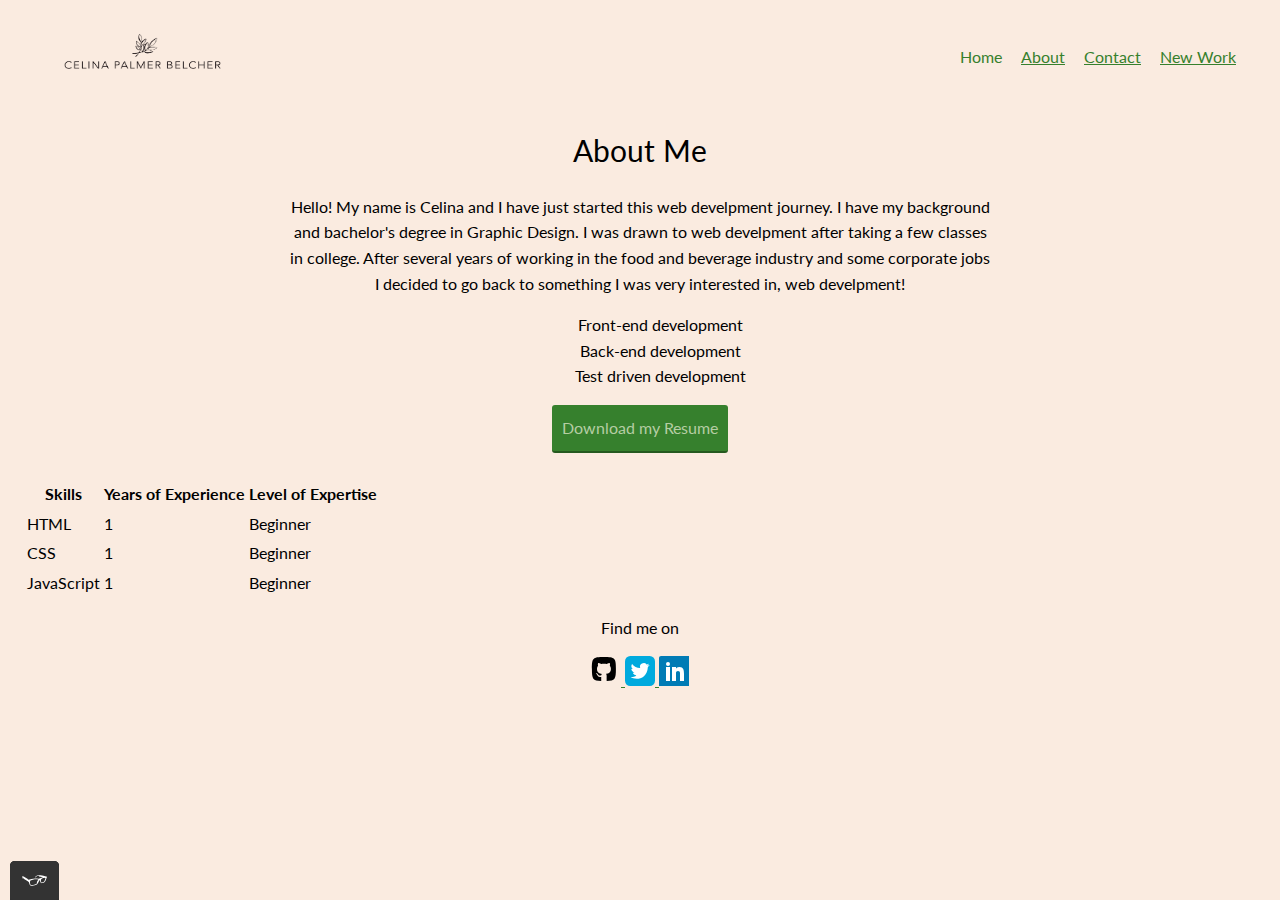
==== commit fdaa0068: "removed code" ====
--- a/about.html
+++ b/about.html
@@ -50,6 +50,7 @@
 
     <a href="https://github.com/cpalmerbelcher/resume/raw/main/JustResume.pdf" class="button" download>Download my Resume</a>
     <br><br>
+  </div>
 
     <script src="js/tota11y.min.js"></script>
       <table>
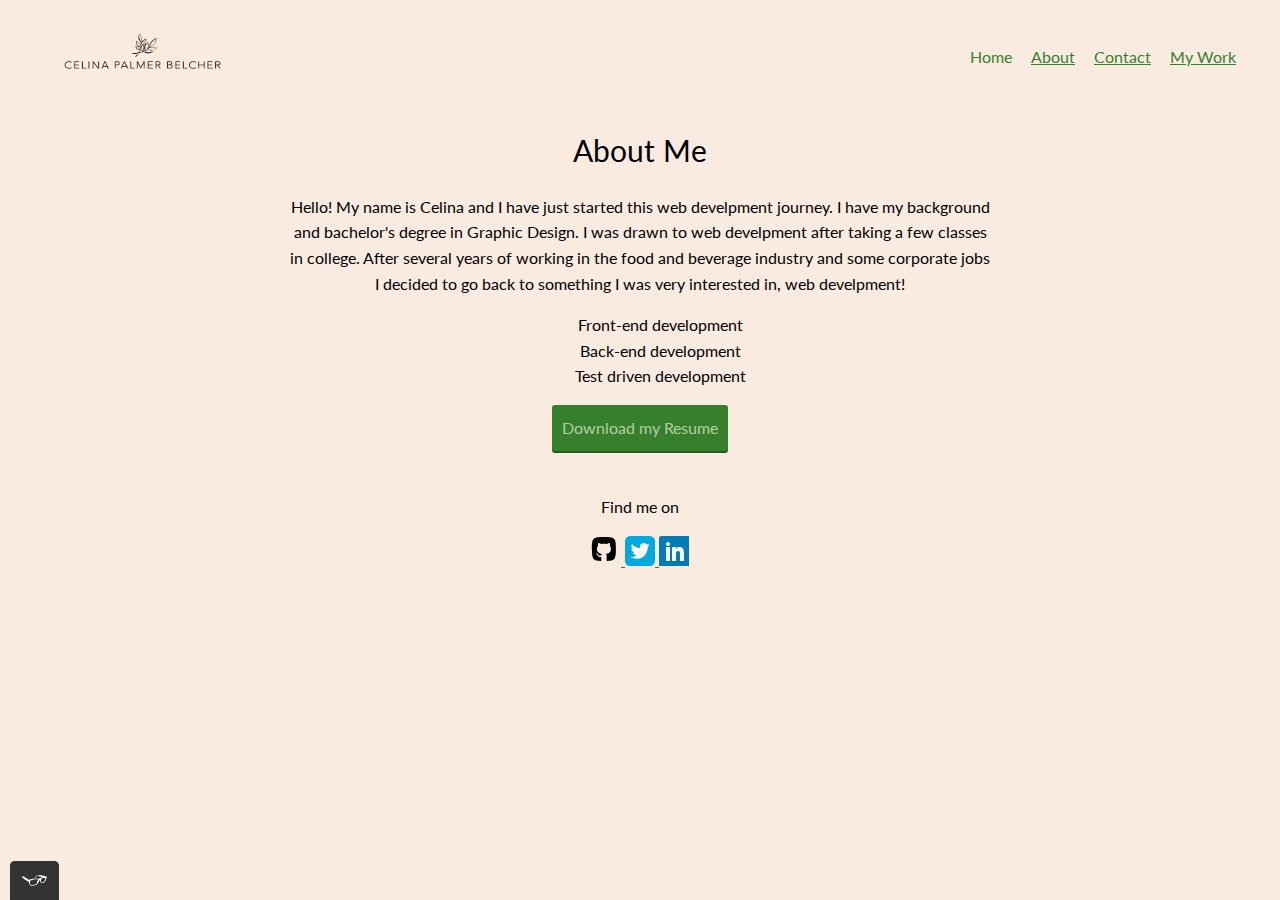
==== commit 77180dd4: "updates" ====
--- a/about.html
+++ b/about.html
@@ -29,7 +29,7 @@
                 <a href="contact.html" role="menuitem" class="navigation-list__item">Contact</a>
               </li>
               <li role="presentation">
-                <a href="work.html" role="menuitem" class="navigation-list__item">New Work</a>
+                <a href="work.html" role="menuitem" class="navigation-list__item">My Work</a>
               </li>
             </ul>
           </nav>
@@ -51,34 +51,6 @@
     <a href="https://github.com/cpalmerbelcher/resume/raw/main/JustResume.pdf" class="button" download>Download my Resume</a>
     <br><br>
   </div>
-
-    <script src="js/tota11y.min.js"></script>
-      <table>
-        <thead>
-          <tr>
-            <th>Skills</th>
-            <th>Years of Experience</th>
-            <th>Level of Expertise</th>
-          </tr>
-        </thead>
-        <tbody>
-          <tr>
-            <td>HTML</td>
-            <td>1</td>
-            <td>Beginner</td>
-          </tr>
-          <tr>
-            <td>CSS</td>
-            <td>1</td>
-            <td>Beginner</td>
-          </tr>
-          <tr>
-            <td>JavaScript</td>
-            <td>1</td>
-            <td>Beginner</td>
-          </tr>
-        </tbody>
-    </table>
 
     <footer class="page-footer">
         <p>Find me on</p>
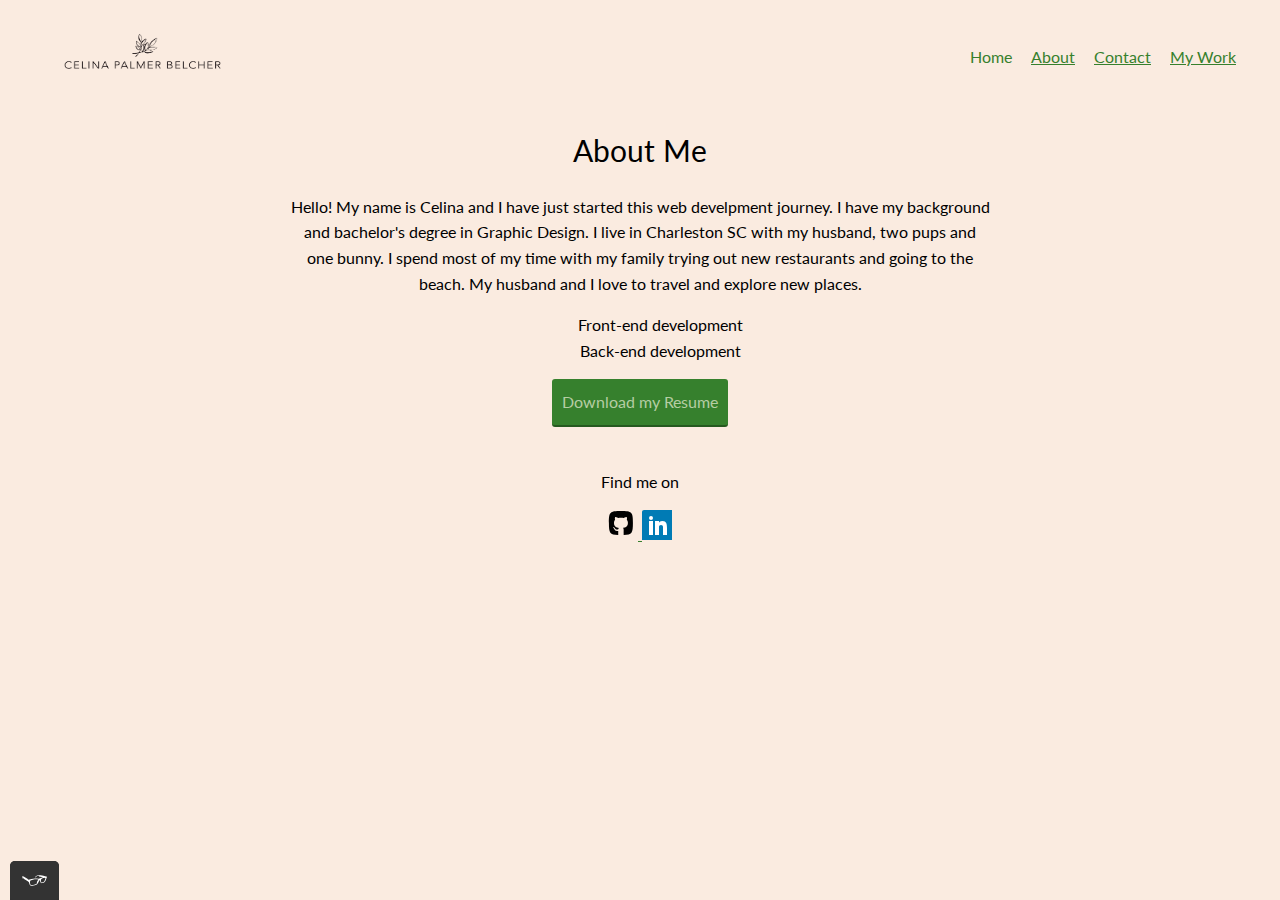
==== commit 54516734: "info updated" ====
--- a/about.html
+++ b/about.html
@@ -40,12 +40,11 @@
     <!-- Add your Portrait image here -->
     <h1>About Me</h1>
       <p>
-        Hello! My name is Celina and I have just started this web develpment journey. I have my background and bachelor's degree in Graphic Design. I was drawn to web develpment after taking a few classes in college. After several years of working in the food and beverage industry and some corporate jobs I decided to go back to something I was very interested in, web develpment!
+        Hello! My name is Celina and I have just started this web develpment journey. I have my background and bachelor's degree in Graphic Design. I live in Charleston SC with my husband, two pups and one bunny. I spend most of my time with my family trying out new restaurants and going to the beach. My husband and I love to travel and explore new places.
       </p>
       <ul>
         <li>Front-end development</li>
         <li>Back-end development</li>
-        <li>Test driven development</li>
       </ul>
 
     <a href="https://github.com/cpalmerbelcher/resume/raw/main/JustResume.pdf" class="button" download>Download my Resume</a>
@@ -61,10 +60,10 @@
               </svg>
             </a>
             <!-- Twitter Icon -->
-            <a href="https://twitter.com/careerfoundry" target="_blank">
+            <!-- <a href="https://twitter.com/careerfoundry" target="_blank">
               <svg width="30px" height="30px"><svg viewBox="0 0 64 64" xmlns="http://www.w3.org/2000/svg"><defs><style>.cls-1{fill:#00aade;}.cls-2{fill:#fff;}</style></defs><title/><g data-name="6-twitter" id="_6-twitter"><rect class="cls-1" height="64" rx="11.2" ry="11.2" transform="translate(64 64) rotate(180)" width="64"/><path class="cls-2" d="M47.2,20.8a8,8,0,0,0,4-4.8c-1.6,1.6-5,2.13-5,2.13A8,8,0,0,0,32.37,25.6H32a23.45,23.45,0,0,1-16.8-8.8S10.4,23.2,17.6,28c0,0-3.2,0-4-.8,0,0-.8,4.8,6.4,8a3.86,3.86,0,0,1-3.2,0c0,3.09,3.22,5.6,7.2,5.6,0,2.21-5.37,4-12,4C22.4,52,47.2,50.4,48.8,23.2l4-4Z"/></g></svg>
               </svg>
-            </a>
+            </a> -->
             <!-- LinkedIn logo -->
             <a href="https://www.linkedin.com/in/celina-palmer-belcher-91599642" target="_blank">
               <svg width="30px" height="30px"><svg enable-background="new 0 0 32 32" height="32px" id="Layer_1" version="1.0" viewBox="0 0 32 32" width="32px" xml:space="preserve" xmlns="http://www.w3.org/2000/svg" xmlns:xlink="http://www.w3.org/1999/xlink"><g><path d="M32,30c0,1.104-0.896,2-2,2H2c-1.104,0-2-0.896-2-2V2c0-1.104,0.896-2,2-2h28c1.104,0,2,0.896,2,2V30z" fill="#007BB5"/><g><rect fill="#FFFFFF" height="14" width="4" x="7" y="11"/><path d="M20.499,11c-2.791,0-3.271,1.018-3.499,2v-2h-4v14h4v-8c0-1.297,0.703-2,2-2c1.266,0,2,0.688,2,2v8h4v-7    C25,14,24.479,11,20.499,11z" fill="#FFFFFF"/><circle cx="9" cy="8" fill="#FFFFFF" r="2"/></g></g><g/><g/><g/><g/><g/><g/></svg>
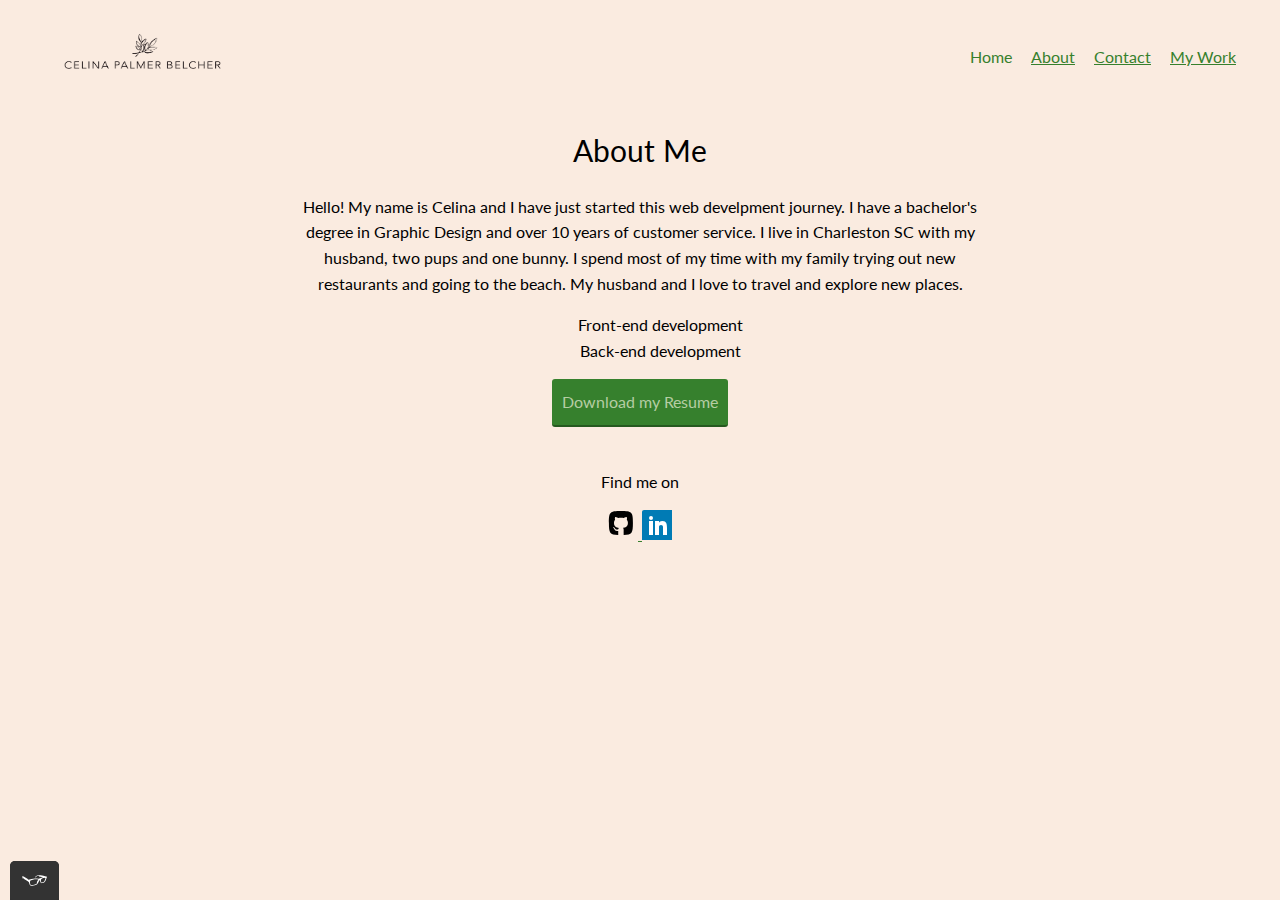
==== commit 739707c6: "Update about.html" ====
--- a/about.html
+++ b/about.html
@@ -40,7 +40,7 @@
     <!-- Add your Portrait image here -->
     <h1>About Me</h1>
       <p>
-        Hello! My name is Celina and I have just started this web develpment journey. I have my background and bachelor's degree in Graphic Design. I live in Charleston SC with my husband, two pups and one bunny. I spend most of my time with my family trying out new restaurants and going to the beach. My husband and I love to travel and explore new places.
+        Hello! My name is Celina and I have just started this web develpment journey. I have a bachelor's degree in Graphic Design and over 10 years of customer service. I live in Charleston SC with my husband, two pups and one bunny. I spend most of my time with my family trying out new restaurants and going to the beach. My husband and I love to travel and explore new places.
       </p>
       <ul>
         <li>Front-end development</li>
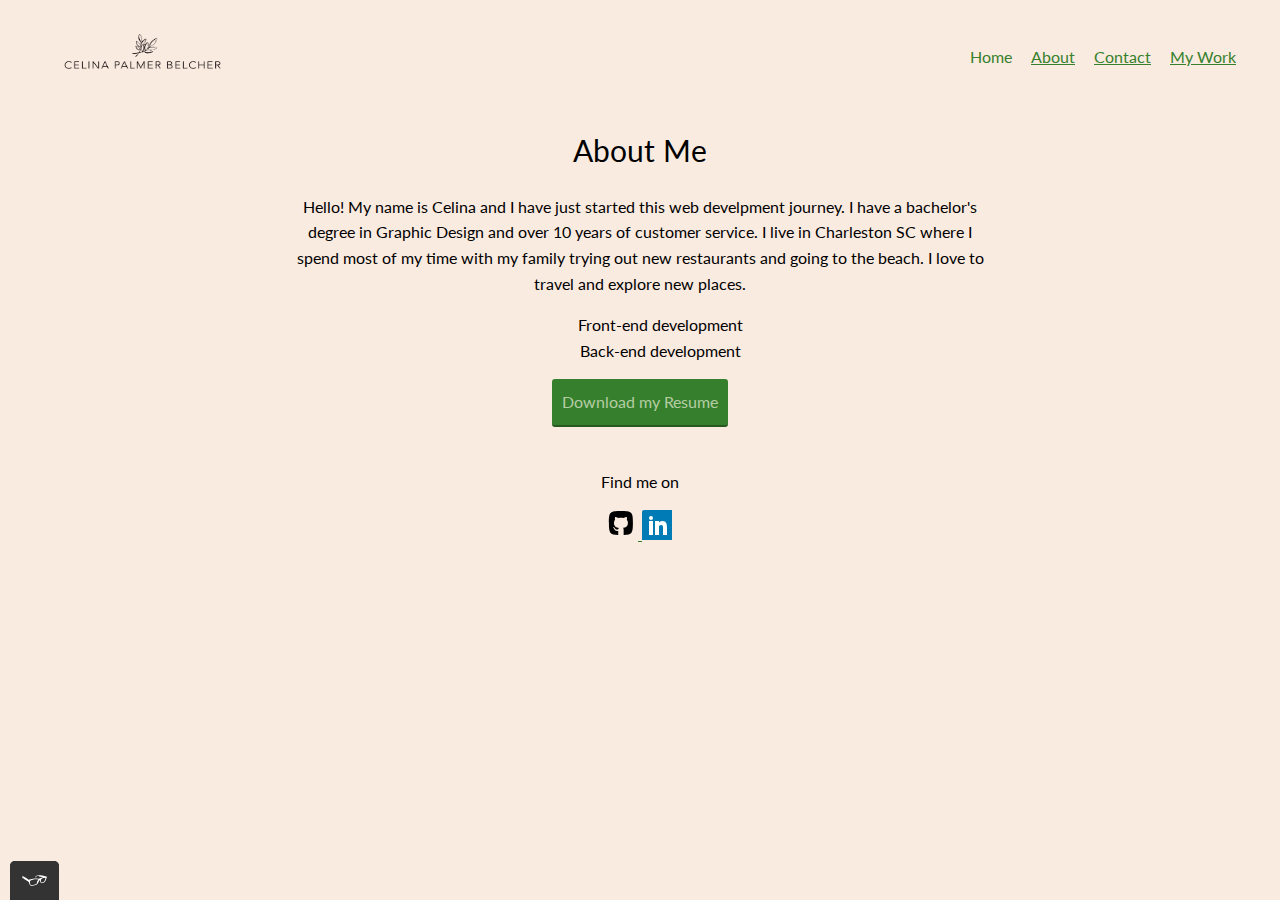
==== commit 84f04b1a: "Update about.html" ====
--- a/about.html
+++ b/about.html
@@ -40,7 +40,7 @@
     <!-- Add your Portrait image here -->
     <h1>About Me</h1>
       <p>
-        Hello! My name is Celina and I have just started this web develpment journey. I have a bachelor's degree in Graphic Design and over 10 years of customer service. I live in Charleston SC with my husband, two pups and one bunny. I spend most of my time with my family trying out new restaurants and going to the beach. My husband and I love to travel and explore new places.
+        Hello! My name is Celina and I have just started this web develpment journey. I have a bachelor's degree in Graphic Design and over 10 years of customer service. I live in Charleston SC where I spend most of my time with my family trying out new restaurants and going to the beach. I love to travel and explore new places.
       </p>
       <ul>
         <li>Front-end development</li>
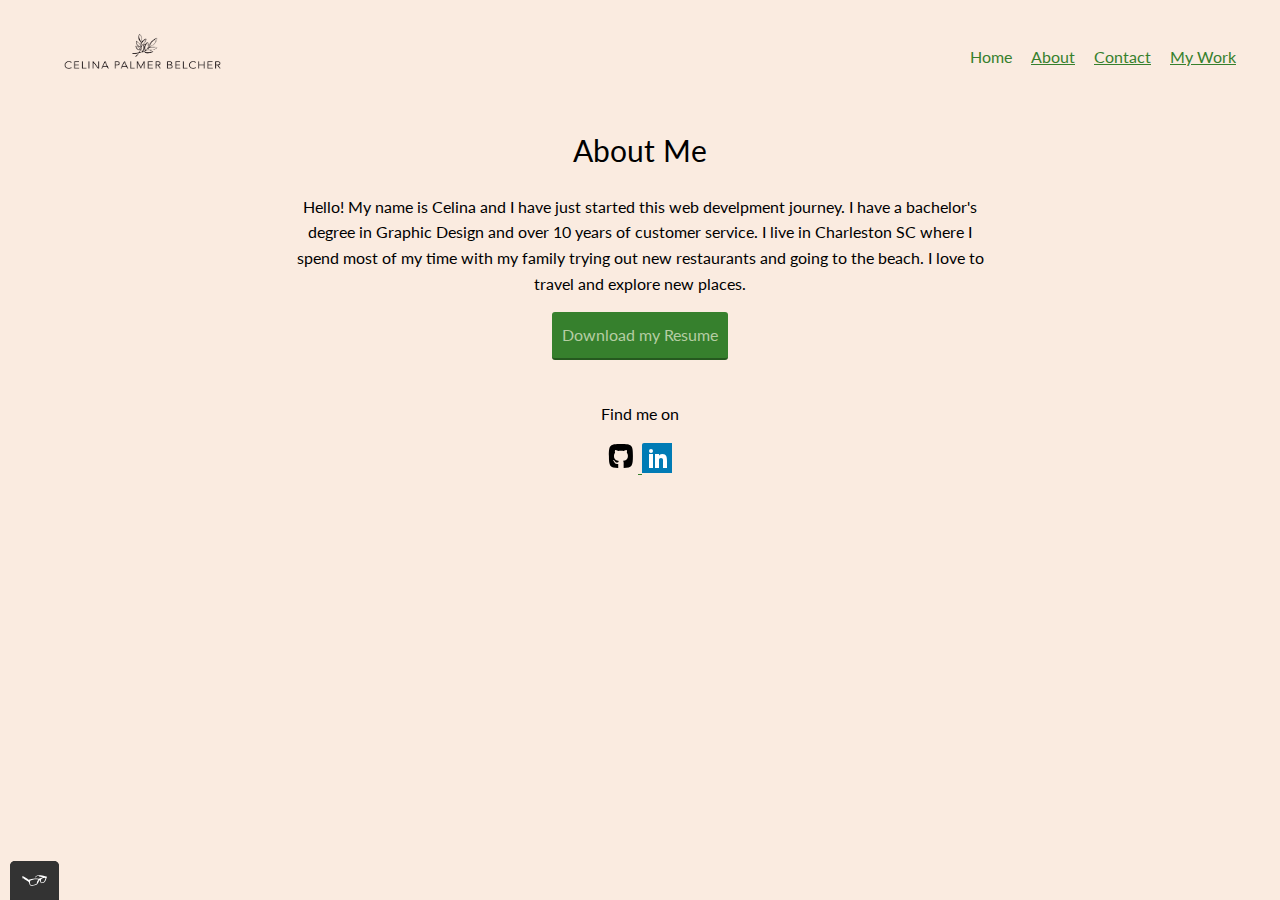
==== commit 430c7f2f: "update information" ====
--- a/about.html
+++ b/about.html
@@ -42,12 +42,12 @@
       <p>
         Hello! My name is Celina and I have just started this web develpment journey. I have a bachelor's degree in Graphic Design and over 10 years of customer service. I live in Charleston SC where I spend most of my time with my family trying out new restaurants and going to the beach. I love to travel and explore new places.
       </p>
-      <ul>
+      <!-- <ul>
         <li>Front-end development</li>
         <li>Back-end development</li>
-      </ul>
+      </ul> -->
 
-    <a href="https://github.com/cpalmerbelcher/resume/raw/main/JustResume.pdf" class="button" download>Download my Resume</a>
+    <a href="https://github.com/cpalmerbelcher/resume/raw/main/CelinaPalmerBelcher.pdf" class="button" download>Download my Resume</a>
     <br><br>
   </div>
 
